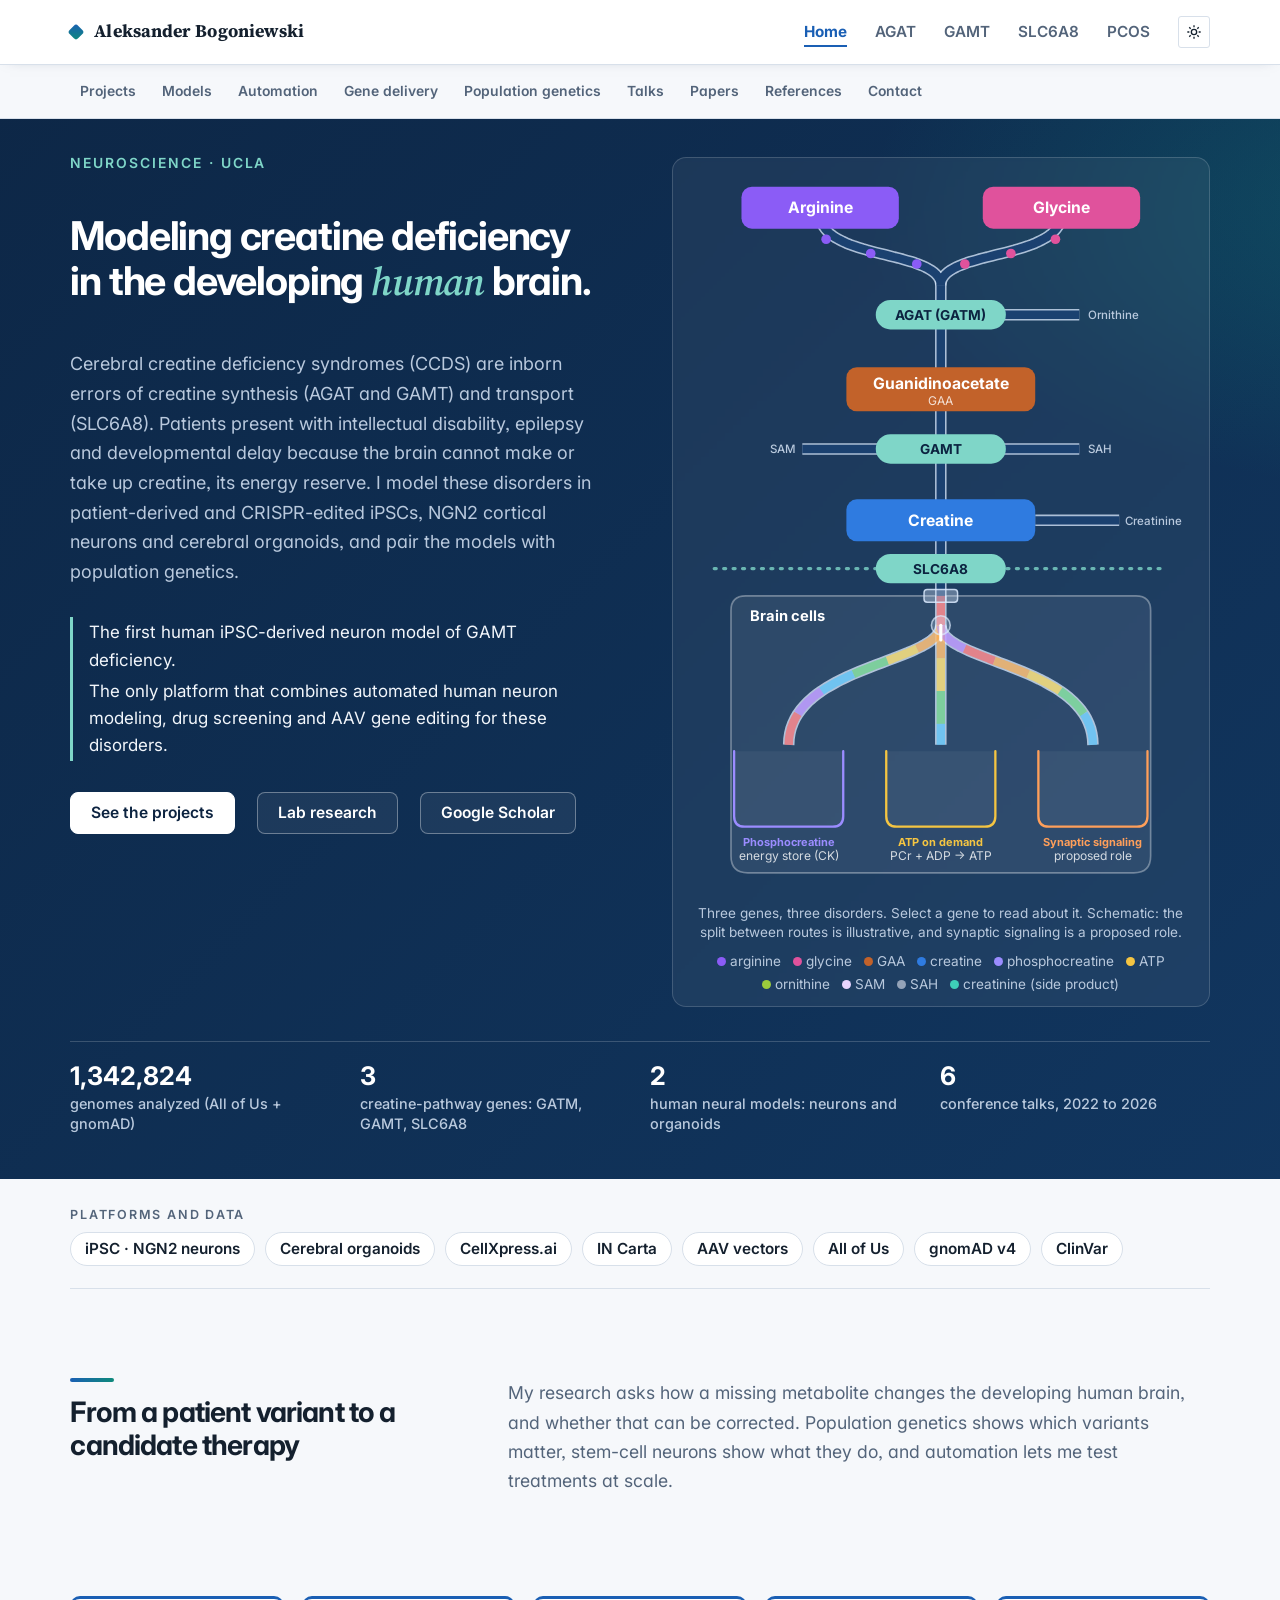
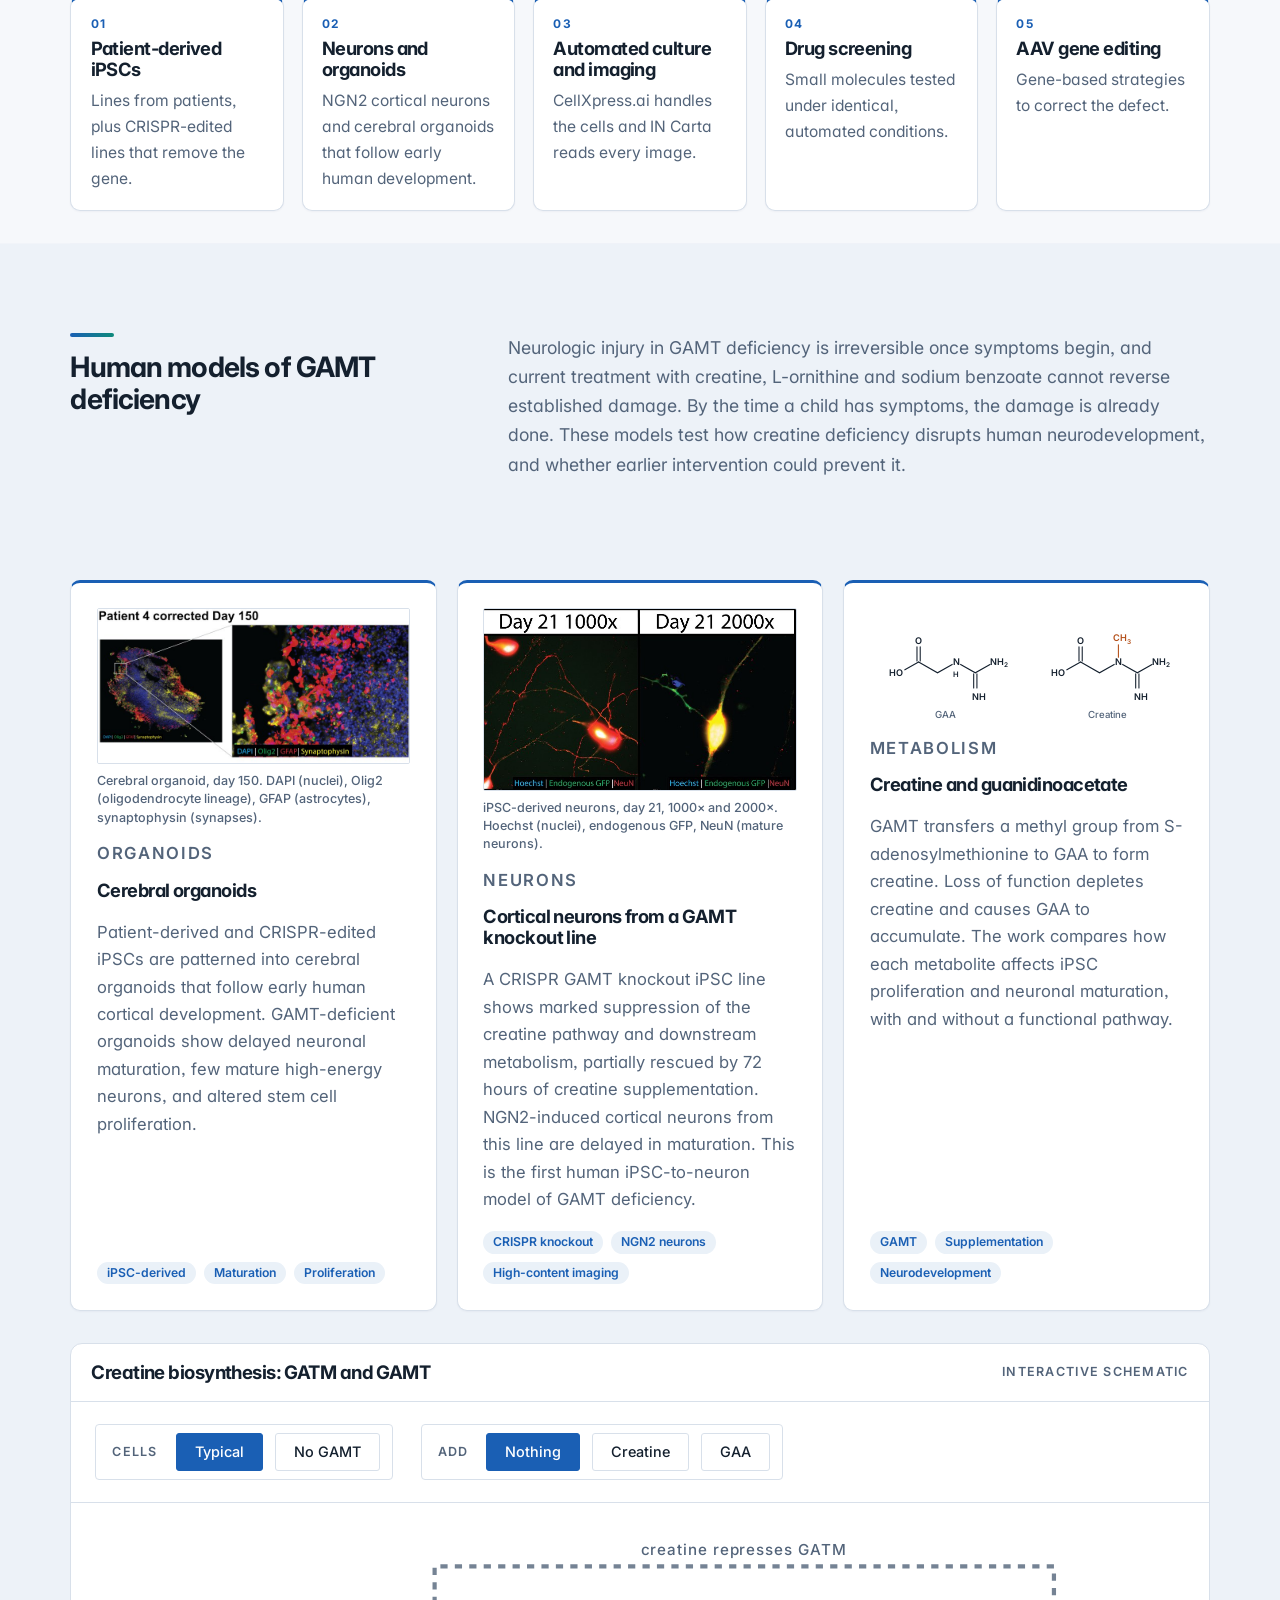
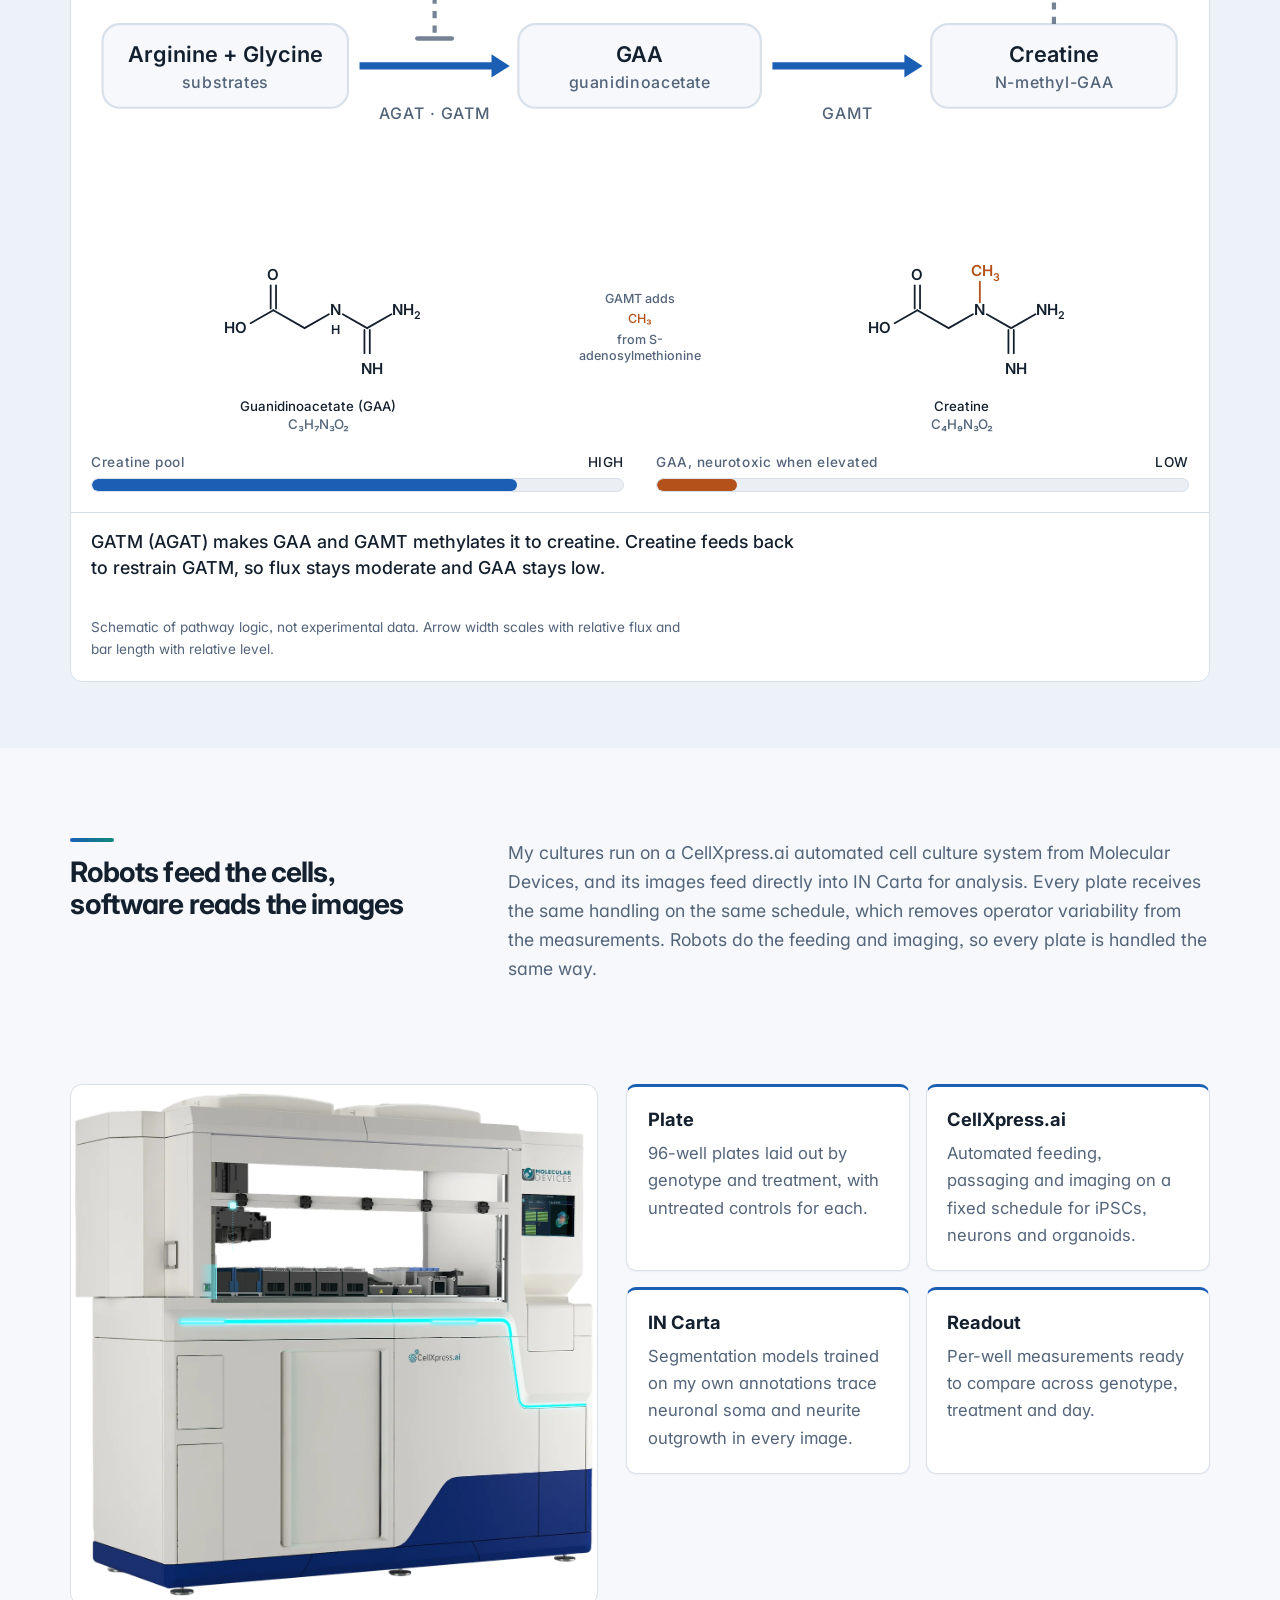
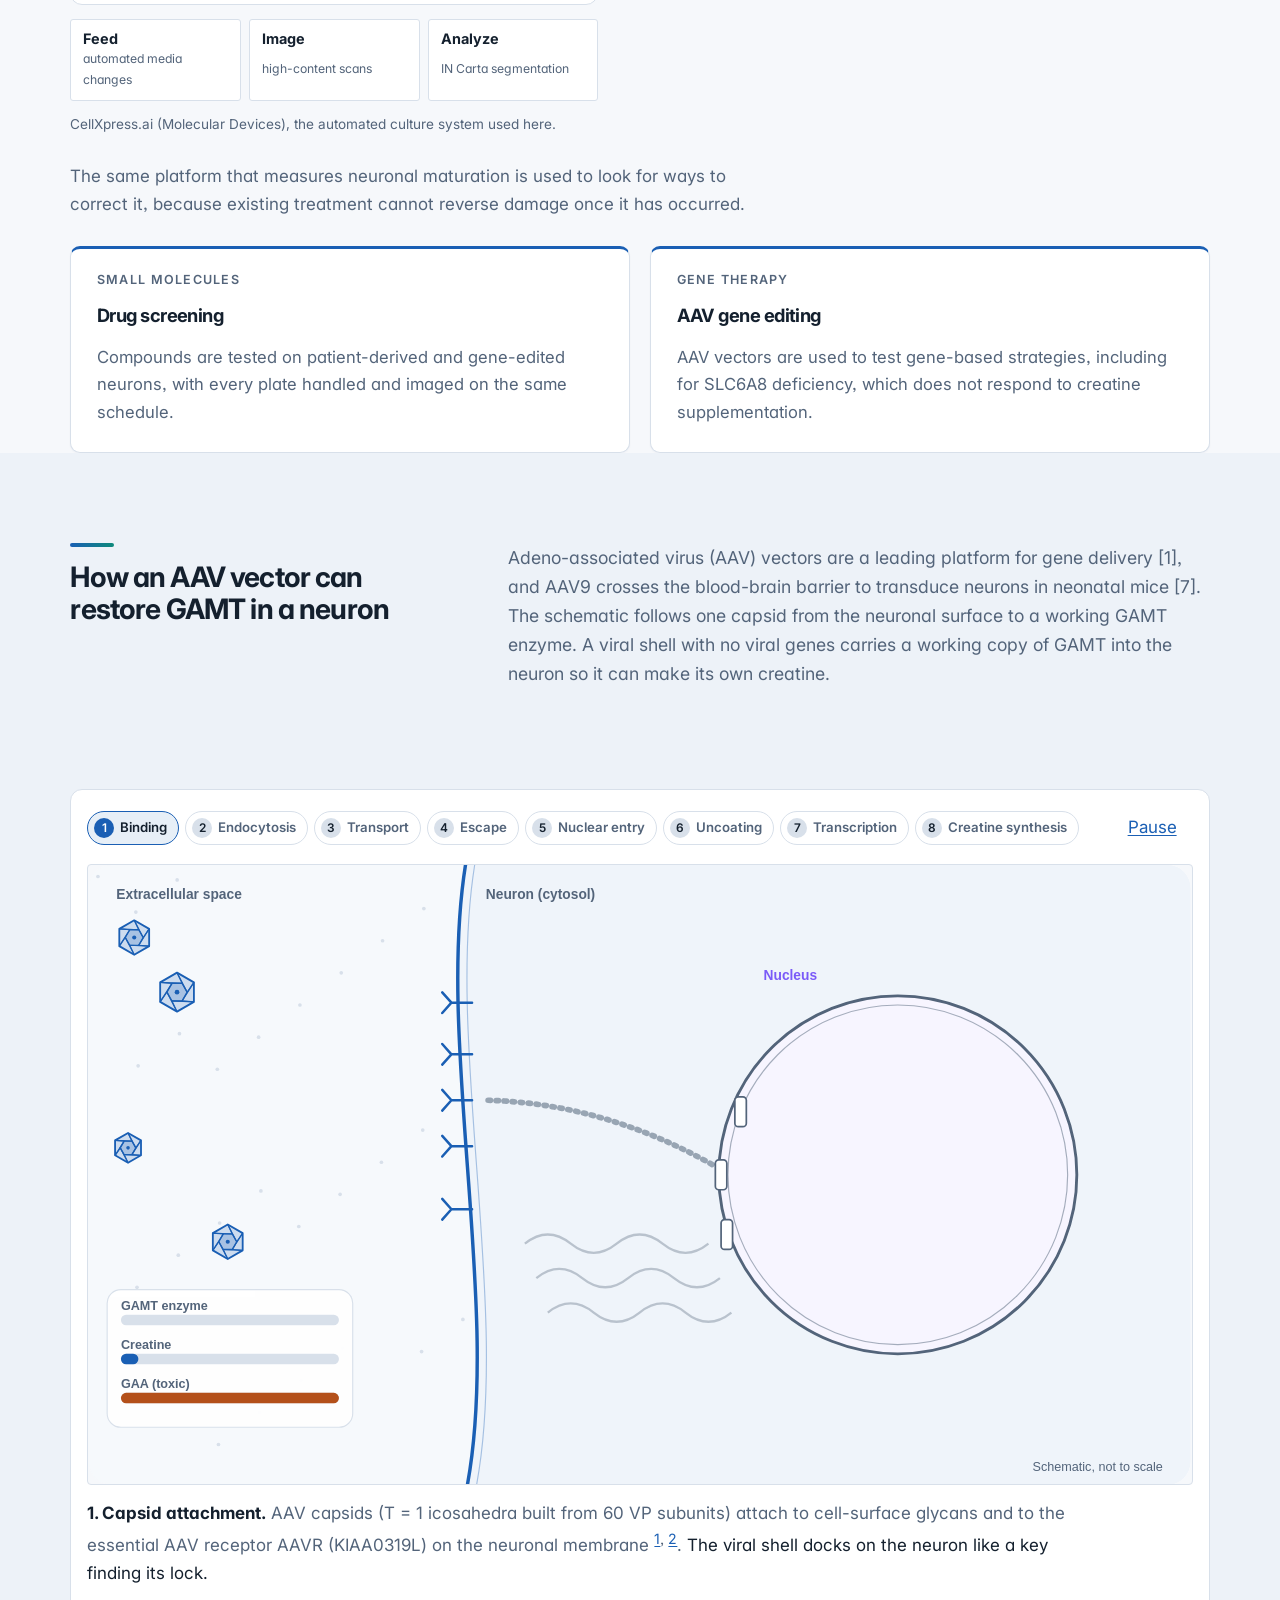
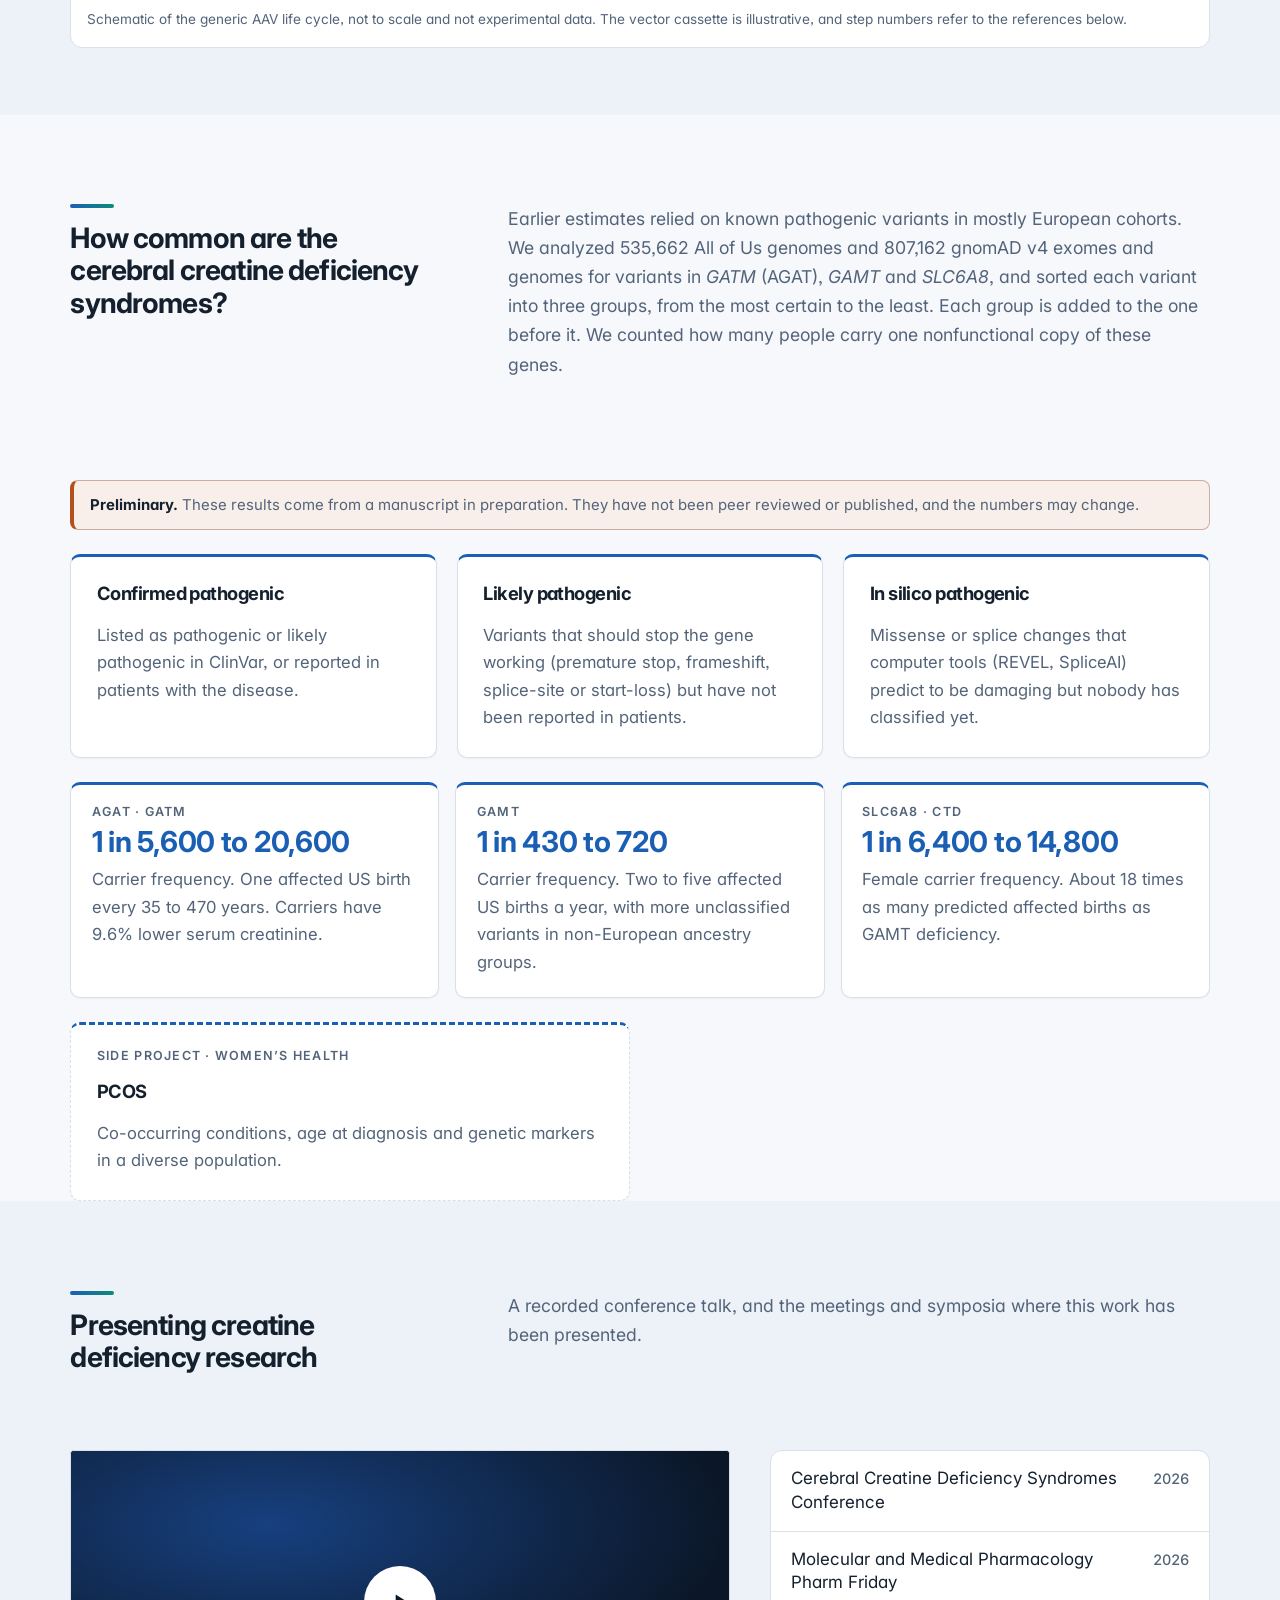
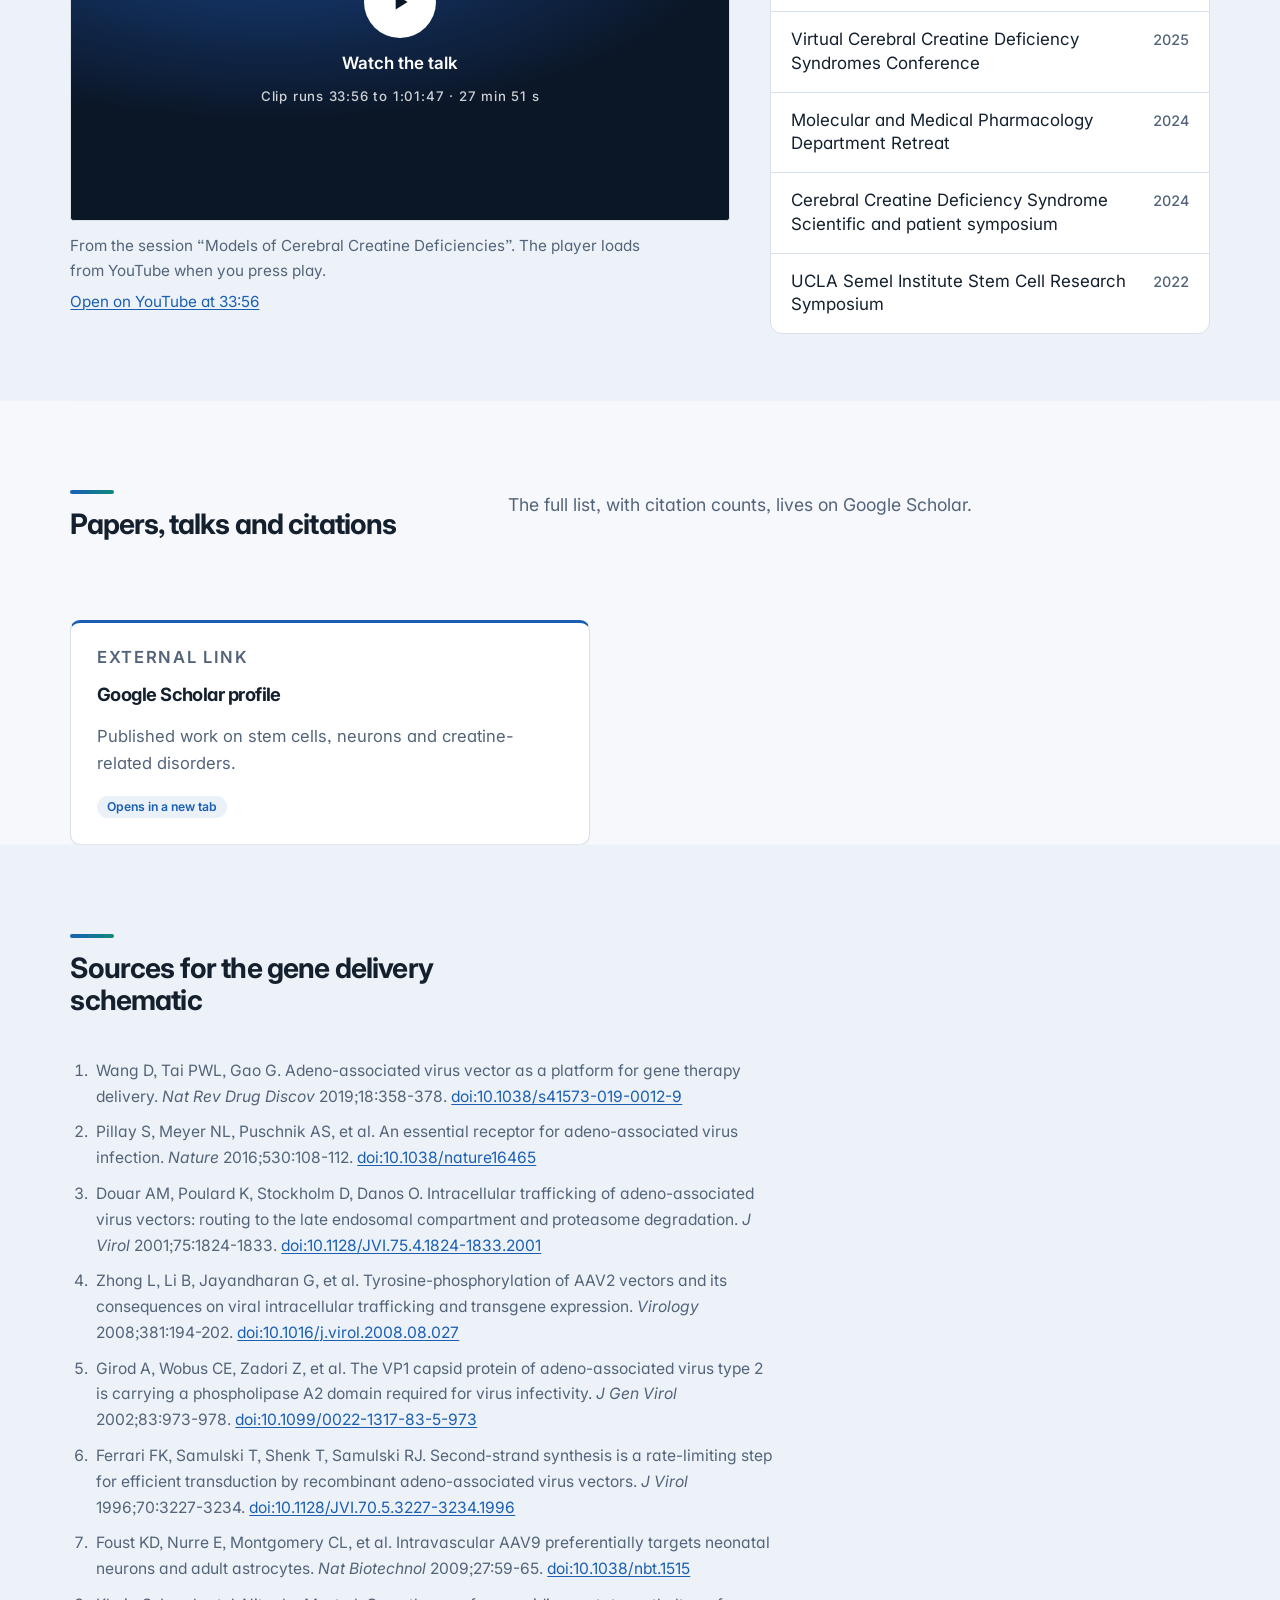
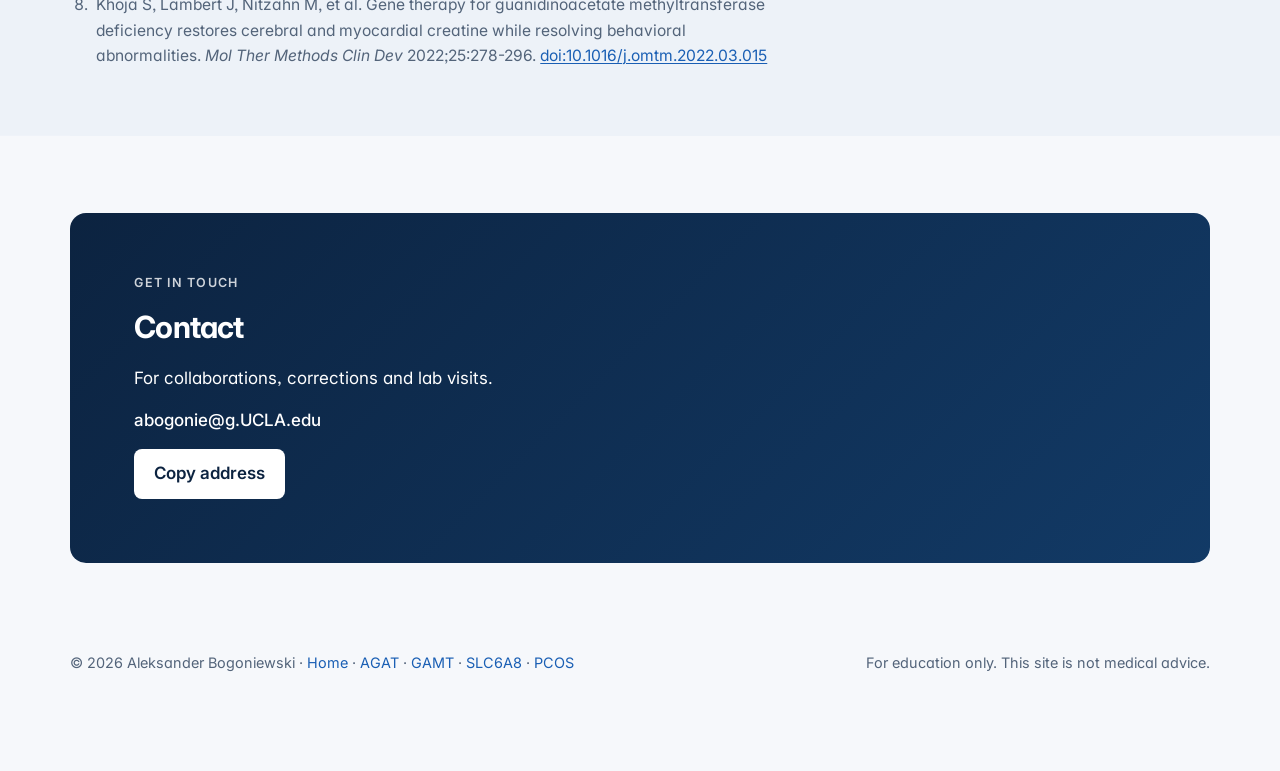
==== index.html @ 519b8bb2 "Clear tubes outside the brain, rainbow only inside; remove deficiency tags; center key Co-Authored-B" ====
<!doctype html>
<html lang="en">
<head>
<meta charset="utf-8">
<script>try{var t=localStorage.getItem("theme");if(t)document.documentElement.setAttribute("data-theme",t)}catch(e){}</script>
<meta name="viewport" content="width=device-width, initial-scale=1, viewport-fit=cover">
<meta name="description" content="Research by Aleksander Bogoniewski on iPSC-derived neurons, cerebral organoids and creatine deficiency (GAMT).">
<meta name="theme-color" content="#1d5bd8">
<link rel="icon" href="data:image/svg+xml,%3Csvg xmlns='http://www.w3.org/2000/svg' viewBox='0 0 32 32'%3E%3Ccircle cx='16' cy='16' r='9' fill='%231d5bd8'/%3E%3C/svg%3E">
<style>html{color-scheme:light}body{margin:0}img{max-width:100%}</style>
<title>Aleksander Bogoniewski</title>
<link rel="preconnect" href="https://fonts.googleapis.com">
<link rel="preconnect" href="https://fonts.gstatic.com" crossorigin>
<link rel="stylesheet" href="https://fonts.googleapis.com/css2?family=Inter:wght@400;500;600;700&family=Source+Serif+4:ital,opsz,wght@0,8..60,400;0,8..60,600;0,8..60,700;1,8..60,400&display=swap">
<link rel="stylesheet" href="style.css?v=20261027ze">
</head>
<body><svg width="0" height="0" style="position:absolute" aria-hidden="true" focusable="false">
  <defs>
    <symbol id="s-gaa" viewBox="0 0 280 190">
      <path class="bond" d="M90 100 L64.5 114.5"/>
      <path class="bond" d="M90 100 L125 120 L152.2 104.5"/>
      <path class="bond" d="M167.8 104.5 L195 120 L222.2 104.5"/>
      <path class="bond" d="M87 98 V72 M93 98 V72"/>
      <path class="bond" d="M192 122 V148 M198 122 V148"/>
      <text class="atom" x="90" y="66" text-anchor="middle">O</text>
      <text class="atom" x="61" y="126" text-anchor="end">HO</text>
      <text class="atom" x="153" y="105">N</text>
      <text class="atom" x="160" y="127" text-anchor="middle" style="font-size:14px">H</text>
      <text class="atom" x="223" y="105">NH<tspan dy="5" font-size="12">2</tspan></text>
      <text class="atom" x="188" y="171">NH</text>
    </symbol>
    <symbol id="s-cr" viewBox="0 0 280 190">
      <path class="bond" d="M90 100 L64.5 114.5"/>
      <path class="bond" d="M90 100 L125 120 L152.2 104.5"/>
      <path class="bond" d="M167.8 104.5 L195 120 L222.2 104.5"/>
      <path class="bond" d="M87 98 V72 M93 98 V72"/>
      <path class="bond" d="M192 122 V148 M198 122 V148"/>
      <path class="bond me" d="M160 91 V68"/>
      <text class="atom" x="90" y="66" text-anchor="middle">O</text>
      <text class="atom" x="61" y="126" text-anchor="end">HO</text>
      <text class="atom" x="153" y="105">N</text>
      <text class="atom me" x="150" y="62">CH<tspan dy="5" font-size="12">3</tspan></text>
      <text class="atom" x="223" y="105">NH<tspan dy="5" font-size="12">2</tspan></text>
      <text class="atom" x="188" y="171">NH</text>
    </symbol>
  </defs>
</svg>

<div class="progress" aria-hidden="true"></div>

<header class="nav">
  <div class="wrap">
    <a class="brand" href="index.html"><i></i>Aleksander Bogoniewski</a>
    <nav class="links" aria-label="Pages">
      <a href="index.html" aria-current="page">Home</a>
      <a href="agat.html">AGAT</a>
      <a href="gamt.html">GAMT</a>
      <a href="slc6a8.html">SLC6A8</a>
      <a href="pcos.html">PCOS</a>
      <button class="theme" id="theme" type="button" aria-label="Switch between light and dark">
        <svg width="16" height="16" viewBox="0 0 24 24" fill="none" stroke="currentColor" stroke-width="2" aria-hidden="true"><circle cx="12" cy="12" r="4"/><path d="M12 2v3M12 19v3M2 12h3M19 12h3M4.9 4.9l2.1 2.1M17 17l2.1 2.1M4.9 19.1L7 17M17 7l2.1-2.1"/></svg>
      </button>
    </nav>
  </div>
</header>

<main class="wrap" id="top">
  <div class="hero hero-band">
    <div class="hero-main">
      <p class="hero-kicker">Neuroscience · UCLA</p>
      <h1>Modeling creatine deficiency in the developing <em>human</em> brain.</h1>
      <p class="lede">Cerebral creatine deficiency syndromes (CCDS) are inborn errors of creatine synthesis (AGAT and GAMT) and transport (SLC6A8). Patients present with intellectual disability, epilepsy and developmental delay because the brain cannot make or take up creatine, its energy reserve. I model these disorders in patient-derived and CRISPR-edited iPSCs, NGN2 cortical neurons and cerebral organoids, and pair the models with population genetics.</p>
      <div class="first">
        <ul>
          <li>The first human iPSC-derived neuron model of GAMT deficiency.</li>
          <li>The only platform that combines automated human neuron modeling, drug screening and AAV gene editing for these disorders.</li>
        </ul>
      </div>
      <div class="cta-row">
        <a class="btn primary" href="#projects">See the projects</a>
        <a class="btn" href="#research">Lab research</a>
        <a class="btn" href="https://scholar.google.com/citations?user=MNiEL0IAAAAJ&amp;hl=en" target="_blank" rel="noopener">Google Scholar</a>
      </div>
    </div>
    <figure class="hero-mol" aria-label="Figure: the creatine pathway, with the three genes and the deficiency each one causes">
      <svg id="hf" viewBox="0 0 480 690" role="img" aria-label="Arginine and glycine are joined by AGAT (GATM) to make guanidinoacetate and ornithine. GAMT uses S-adenosylmethionine to methylate guanidinoacetate into creatine, leaving S-adenosylhomocysteine. Creatine slowly and spontaneously cyclizes to creatinine, a side product. The SLC6A8 transporter carries creatine into brain cells, where it is stored as phosphocreatine, used to regenerate ATP on demand, or acts in synaptic signaling, a proposed role.">
        <path class="fg-mem" d="M24 378 H456"/>
        <path class="fg-cell" d="M40 418 Q40 404 54 404 H426 Q440 404 440 418 V652 Q440 668 424 668 H56 Q40 668 40 652 Z"/>
        <text x="58" y="428" class="fg-n" style="font-size:14px">Brain cells</text>
        <g class="hx" aria-hidden="true"><path d="M125.0 40.0 L125.2 43.2 L125.8 46.2 L126.8 49.0 L128.2 51.7 L129.9 54.2 L132.0 56.5 L134.3 58.7 L137.0 60.7 L139.8 62.6 L143.0 64.4 L146.3 66.1 L149.8 67.7 L153.5 69.2 L157.4 70.6 L161.4 71.9 L165.5 73.2 L169.7 74.4 L173.9 75.5 L178.2 76.7 L182.5 77.8 L186.8 78.8 L191.1 79.9 L195.3 81.0 L199.5 82.0 L203.6 83.1 L207.6 84.3 L211.5 85.4 L215.2 86.6 L218.7 87.9 L222.0 89.2 L225.2 90.6 L228.0 92.1 L230.7 93.7 L233.0 95.3 L235.1 97.1 L236.8 99.0 L238.2 101.1 L239.2 103.2 L239.8 105.5 L240.0 108.0" class="hx-o"/><path d="M355.0 40.0 L354.8 43.2 L354.2 46.2 L353.2 49.0 L351.8 51.7 L350.1 54.2 L348.0 56.5 L345.7 58.7 L343.0 60.7 L340.2 62.6 L337.0 64.4 L333.7 66.1 L330.2 67.7 L326.5 69.2 L322.6 70.6 L318.6 71.9 L314.5 73.2 L310.3 74.4 L306.1 75.5 L301.8 76.7 L297.5 77.8 L293.2 78.8 L288.9 79.9 L284.7 81.0 L280.5 82.0 L276.4 83.1 L272.4 84.3 L268.5 85.4 L264.8 86.6 L261.3 87.9 L258.0 89.2 L254.8 90.6 L252.0 92.1 L249.3 93.7 L247.0 95.3 L244.9 97.1 L243.2 99.0 L241.8 101.1 L240.8 103.2 L240.2 105.5 L240.0 108.0" class="hx-o"/><path d="M240.0 108.0 L240.0 111.0 L240.0 114.0 L240.0 117.1 L240.0 120.1 L240.0 123.1 L240.0 126.1 L240.0 129.1 L240.0 132.2 L240.0 135.2 L240.0 138.2 L240.0 141.2 L240.0 144.2 L240.0 147.3 L240.0 150.3 L240.0 153.3 L240.0 156.3 L240.0 159.3 L240.0 162.4 L240.0 165.4 L240.0 168.4 L240.0 171.4 L240.0 174.4 L240.0 177.5 L240.0 180.5 L240.0 183.5 L240.0 186.5 L240.0 189.5 L240.0 192.6 L240.0 195.6 L240.0 198.6 L240.0 201.6 L240.0 204.6 L240.0 207.7 L240.0 210.7 L240.0 213.7 L240.0 216.7 L240.0 219.7 L240.0 222.8 L240.0 225.8 L240.0 228.8 L240.0 231.8 L240.0 234.8 L240.0 237.9 L240.0 240.9 L240.0 243.9 L240.0 246.9 L240.0 249.9 L240.0 253.0 L240.0 256.0 L240.0 259.0 L240.0 262.0 L240.0 265.0 L240.0 268.1 L240.0 271.1 L240.0 274.1 L240.0 277.1 L240.0 280.1 L240.0 283.2 L240.0 286.2 L240.0 289.2 L240.0 292.2 L240.0 295.2 L240.0 298.3 L240.0 301.3 L240.0 304.3 L240.0 307.3 L240.0 310.3 L240.0 313.4 L240.0 316.4 L240.0 319.4 L240.0 322.4 L240.0 325.4 L240.0 328.5 L240.0 331.5 L240.0 334.5 L240.0 337.5 L240.0 340.5 L240.0 343.6 L240.0 346.6 L240.0 349.6 L240.0 352.6 L240.0 355.6 L240.0 358.7 L240.0 361.7 L240.0 364.7 L240.0 367.7 L240.0 370.7 L240.0 373.8 L240.0 376.8 L240.0 379.8 L240.0 382.8 L240.0 385.8 L240.0 388.9 L240.0 391.9 L240.0 394.9 L240.0 397.9 L240.0 400.9 L240.0 404.0 L240.0 407.0 L240.0 410.0" class="hx-o"/><path d="M290.0 136.0 L294.1 136.0 L298.2 136.0 L302.3 136.0 L306.4 136.0 L310.5 136.0 L314.6 136.0 L318.7 136.0 L322.8 136.0 L326.9 136.0 L331.0 136.0 L335.1 136.0 L339.2 136.0 L343.3 136.0 L347.4 136.0 L351.5 136.0 L355.6 136.0 L359.7 136.0 L363.8 136.0 L367.9 136.0 L372.0 136.0" class="hx-o"/><path d="M108.0 264.0 L112.1 264.0 L116.2 264.0 L120.3 264.0 L124.4 264.0 L128.5 264.0 L132.6 264.0 L136.7 264.0 L140.8 264.0 L144.9 264.0 L149.0 264.0 L153.1 264.0 L157.2 264.0 L161.3 264.0 L165.4 264.0 L169.5 264.0 L173.6 264.0 L177.7 264.0 L181.8 264.0 L185.9 264.0 L190.0 264.0" class="hx-o"/><path d="M290.0 264.0 L294.1 264.0 L298.2 264.0 L302.3 264.0 L306.4 264.0 L310.5 264.0 L314.6 264.0 L318.7 264.0 L322.8 264.0 L326.9 264.0 L331.0 264.0 L335.1 264.0 L339.2 264.0 L343.3 264.0 L347.4 264.0 L351.5 264.0 L355.6 264.0 L359.7 264.0 L363.8 264.0 L367.9 264.0 L372.0 264.0" class="hx-o"/><path d="M330.0 332.0 L334.0 332.0 L338.0 332.0 L342.0 332.0 L346.0 332.0 L350.0 332.0 L354.0 332.0 L358.0 332.0 L362.0 332.0 L366.0 332.0 L370.0 332.0 L374.0 332.0 L378.0 332.0 L382.0 332.0 L386.0 332.0 L390.0 332.0 L394.0 332.0 L398.0 332.0 L402.0 332.0 L406.0 332.0 L410.0 332.0" class="hx-o"/><path d="M240.0 404.0 L240.0 406.8 L240.0 409.6 L240.0 412.4 L240.0 415.2 L240.0 418.0 L240.0 420.8 L240.0 423.6 L240.0 426.4 L240.0 429.2 L240.0 432.0" class="hx-o"/><path d="M240.0 432.0 L239.7 434.6 L238.9 437.2 L237.7 439.6 L235.9 441.9 L233.8 444.1 L231.2 446.3 L228.2 448.4 L224.9 450.4 L221.3 452.4 L217.3 454.3 L213.1 456.2 L208.7 458.1 L204.0 460.0 L199.1 461.9 L194.1 463.9 L189.0 465.8 L183.7 467.8 L178.3 469.8 L172.9 471.9 L167.5 474.0 L162.1 476.2 L156.7 478.5 L151.3 480.9 L146.0 483.4 L140.9 486.0 L135.9 488.8 L131.0 491.6 L126.3 494.7 L121.9 497.8 L117.7 501.2 L113.7 504.7 L110.1 508.4 L106.8 512.3 L103.8 516.4 L101.2 520.8 L99.1 525.3 L97.3 530.1 L96.1 535.1 L95.3 540.4 L95.0 546.0" class="hx-o"/><path d="M240.0 432.0 L240.0 434.9 L240.0 437.7 L240.0 440.6 L240.0 443.4 L240.0 446.2 L240.0 449.1 L240.0 451.9 L240.0 454.8 L240.0 457.6 L240.0 460.5 L240.0 463.4 L240.0 466.2 L240.0 469.1 L240.0 471.9 L240.0 474.8 L240.0 477.6 L240.0 480.4 L240.0 483.3 L240.0 486.1 L240.0 489.0 L240.0 491.9 L240.0 494.7 L240.0 497.6 L240.0 500.4 L240.0 503.2 L240.0 506.1 L240.0 508.9 L240.0 511.8 L240.0 514.6 L240.0 517.5 L240.0 520.4 L240.0 523.2 L240.0 526.0 L240.0 528.9 L240.0 531.8 L240.0 534.6 L240.0 537.5 L240.0 540.3 L240.0 543.1 L240.0 546.0" class="hx-o"/><path d="M240.0 432.0 L240.3 434.6 L241.1 437.2 L242.3 439.6 L244.1 441.9 L246.2 444.1 L248.8 446.3 L251.8 448.4 L255.1 450.4 L258.7 452.4 L262.7 454.3 L266.9 456.2 L271.3 458.1 L276.0 460.0 L280.9 461.9 L285.9 463.9 L291.0 465.8 L296.3 467.8 L301.7 469.8 L307.1 471.9 L312.5 474.0 L317.9 476.2 L323.3 478.5 L328.7 480.9 L334.0 483.4 L339.1 486.0 L344.1 488.8 L349.0 491.6 L353.7 494.7 L358.1 497.8 L362.3 501.2 L366.3 504.7 L369.9 508.4 L373.2 512.3 L376.2 516.4 L378.8 520.8 L380.9 525.3 L382.7 530.1 L383.9 535.1 L384.7 540.4 L385.0 546.0" class="hx-o"/><path d="M125.0 40.0 L125.2 43.2 L125.8 46.2 L126.8 49.0 L128.2 51.7 L129.9 54.2 L132.0 56.5 L134.3 58.7 L137.0 60.7 L139.8 62.6 L143.0 64.4 L146.3 66.1 L149.8 67.7 L153.5 69.2 L157.4 70.6 L161.4 71.9 L165.5 73.2 L169.7 74.4 L173.9 75.5 L178.2 76.7 L182.5 77.8 L186.8 78.8 L191.1 79.9 L195.3 81.0 L199.5 82.0 L203.6 83.1 L207.6 84.3 L211.5 85.4 L215.2 86.6 L218.7 87.9 L222.0 89.2 L225.2 90.6 L228.0 92.1 L230.7 93.7 L233.0 95.3 L235.1 97.1 L236.8 99.0 L238.2 101.1 L239.2 103.2 L239.8 105.5 L240.0 108.0" class="hx-i clr"/><path d="M355.0 40.0 L354.8 43.2 L354.2 46.2 L353.2 49.0 L351.8 51.7 L350.1 54.2 L348.0 56.5 L345.7 58.7 L343.0 60.7 L340.2 62.6 L337.0 64.4 L333.7 66.1 L330.2 67.7 L326.5 69.2 L322.6 70.6 L318.6 71.9 L314.5 73.2 L310.3 74.4 L306.1 75.5 L301.8 76.7 L297.5 77.8 L293.2 78.8 L288.9 79.9 L284.7 81.0 L280.5 82.0 L276.4 83.1 L272.4 84.3 L268.5 85.4 L264.8 86.6 L261.3 87.9 L258.0 89.2 L254.8 90.6 L252.0 92.1 L249.3 93.7 L247.0 95.3 L244.9 97.1 L243.2 99.0 L241.8 101.1 L240.8 103.2 L240.2 105.5 L240.0 108.0" class="hx-i clr"/><path d="M240.0 108.0 L240.0 111.0 L240.0 114.0 L240.0 117.1 L240.0 120.1 L240.0 123.1 L240.0 126.1 L240.0 129.1 L240.0 132.2 L240.0 135.2 L240.0 138.2 L240.0 141.2 L240.0 144.2 L240.0 147.3 L240.0 150.3 L240.0 153.3 L240.0 156.3 L240.0 159.3 L240.0 162.4 L240.0 165.4 L240.0 168.4 L240.0 171.4 L240.0 174.4 L240.0 177.5 L240.0 180.5 L240.0 183.5 L240.0 186.5 L240.0 189.5 L240.0 192.6 L240.0 195.6 L240.0 198.6 L240.0 201.6 L240.0 204.6 L240.0 207.7 L240.0 210.7 L240.0 213.7 L240.0 216.7 L240.0 219.7 L240.0 222.8 L240.0 225.8 L240.0 228.8 L240.0 231.8 L240.0 234.8 L240.0 237.9 L240.0 240.9 L240.0 243.9 L240.0 246.9 L240.0 249.9 L240.0 253.0 L240.0 256.0 L240.0 259.0 L240.0 262.0 L240.0 265.0 L240.0 268.1 L240.0 271.1 L240.0 274.1 L240.0 277.1 L240.0 280.1 L240.0 283.2 L240.0 286.2 L240.0 289.2 L240.0 292.2 L240.0 295.2 L240.0 298.3 L240.0 301.3 L240.0 304.3 L240.0 307.3 L240.0 310.3 L240.0 313.4 L240.0 316.4 L240.0 319.4 L240.0 322.4 L240.0 325.4 L240.0 328.5 L240.0 331.5 L240.0 334.5 L240.0 337.5 L240.0 340.5 L240.0 343.6 L240.0 346.6 L240.0 349.6 L240.0 352.6 L240.0 355.6 L240.0 358.7 L240.0 361.7 L240.0 364.7 L240.0 367.7 L240.0 370.7 L240.0 373.8 L240.0 376.8 L240.0 379.8 L240.0 382.8 L240.0 385.8 L240.0 388.9 L240.0 391.9 L240.0 394.9 L240.0 397.9 L240.0 400.9 L240.0 404.0 L240.0 407.0 L240.0 410.0" class="hx-i clr"/><path d="M290.0 136.0 L294.1 136.0 L298.2 136.0 L302.3 136.0 L306.4 136.0 L310.5 136.0 L314.6 136.0 L318.7 136.0 L322.8 136.0 L326.9 136.0 L331.0 136.0 L335.1 136.0 L339.2 136.0 L343.3 136.0 L347.4 136.0 L351.5 136.0 L355.6 136.0 L359.7 136.0 L363.8 136.0 L367.9 136.0 L372.0 136.0" class="hx-i clr"/><path d="M108.0 264.0 L112.1 264.0 L116.2 264.0 L120.3 264.0 L124.4 264.0 L128.5 264.0 L132.6 264.0 L136.7 264.0 L140.8 264.0 L144.9 264.0 L149.0 264.0 L153.1 264.0 L157.2 264.0 L161.3 264.0 L165.4 264.0 L169.5 264.0 L173.6 264.0 L177.7 264.0 L181.8 264.0 L185.9 264.0 L190.0 264.0" class="hx-i clr"/><path d="M290.0 264.0 L294.1 264.0 L298.2 264.0 L302.3 264.0 L306.4 264.0 L310.5 264.0 L314.6 264.0 L318.7 264.0 L322.8 264.0 L326.9 264.0 L331.0 264.0 L335.1 264.0 L339.2 264.0 L343.3 264.0 L347.4 264.0 L351.5 264.0 L355.6 264.0 L359.7 264.0 L363.8 264.0 L367.9 264.0 L372.0 264.0" class="hx-i clr"/><path d="M330.0 332.0 L334.0 332.0 L338.0 332.0 L342.0 332.0 L346.0 332.0 L350.0 332.0 L354.0 332.0 L358.0 332.0 L362.0 332.0 L366.0 332.0 L370.0 332.0 L374.0 332.0 L378.0 332.0 L382.0 332.0 L386.0 332.0 L390.0 332.0 L394.0 332.0 L398.0 332.0 L402.0 332.0 L406.0 332.0 L410.0 332.0" class="hx-i clr"/><path d="M240.0 404.0 L240.0 406.8 L240.0 409.6 L240.0 412.4 L240.0 415.2 L240.0 418.0 L240.0 420.8 L240.0 423.6 L240.0 426.4 L240.0 429.2 L240.0 432.0" class="hx-i" stroke="#ff5c5c"/><path d="M240.0 432.0 L239.7 434.6 L238.9 437.2 L237.7 439.6 L235.9 441.9 L233.8 444.1 L231.2 446.3 L228.2 448.4 L224.9 450.4 L221.3 452.4 L217.3 454.3" class="hx-i" stroke="#ffa63d"/><path d="M217.3 454.3 L213.1 456.2 L208.7 458.1 L204.0 460.0 L199.1 461.9 L194.1 463.9 L189.0 465.8" class="hx-i" stroke="#ffd84a"/><path d="M189.0 465.8 L183.7 467.8 L178.3 469.8 L172.9 471.9 L167.5 474.0 L162.1 476.2 L156.7 478.5" class="hx-i" stroke="#5ed67a"/><path d="M156.7 478.5 L151.3 480.9 L146.0 483.4 L140.9 486.0 L135.9 488.8 L131.0 491.6 L126.3 494.7" class="hx-i" stroke="#4ac3ff"/><path d="M126.3 494.7 L121.9 497.8 L117.7 501.2 L113.7 504.7 L110.1 508.4 L106.8 512.3 L103.8 516.4" class="hx-i" stroke="#b07cff"/><path d="M103.8 516.4 L101.2 520.8 L99.1 525.3 L97.3 530.1 L96.1 535.1 L95.3 540.4 L95.0 546.0" class="hx-i" stroke="#ff5c5c"/><path d="M240.0 432.0 L240.0 434.9 L240.0 437.7 L240.0 440.6 L240.0 443.4 L240.0 446.2 L240.0 449.1 L240.0 451.9 L240.0 454.8 L240.0 457.6 L240.0 460.5 L240.0 463.4" class="hx-i" stroke="#ffa63d"/><path d="M240.0 463.4 L240.0 466.2 L240.0 469.1 L240.0 471.9 L240.0 474.8 L240.0 477.6 L240.0 480.4 L240.0 483.3 L240.0 486.1 L240.0 489.0 L240.0 491.9 L240.0 494.7" class="hx-i" stroke="#ffd84a"/><path d="M240.0 494.7 L240.0 497.6 L240.0 500.4 L240.0 503.2 L240.0 506.1 L240.0 508.9 L240.0 511.8 L240.0 514.6 L240.0 517.5 L240.0 520.4 L240.0 523.2 L240.0 526.0" class="hx-i" stroke="#5ed67a"/><path d="M240.0 526.0 L240.0 528.9 L240.0 531.8 L240.0 534.6 L240.0 537.5 L240.0 540.3 L240.0 543.1 L240.0 546.0" class="hx-i" stroke="#4ac3ff"/><path d="M240.0 432.0 L240.3 434.6 L241.1 437.2 L242.3 439.6 L244.1 441.9 L246.2 444.1 L248.8 446.3 L251.8 448.4 L255.1 450.4 L258.7 452.4 L262.7 454.3" class="hx-i" stroke="#b07cff"/><path d="M262.7 454.3 L266.9 456.2 L271.3 458.1 L276.0 460.0 L280.9 461.9 L285.9 463.9 L291.0 465.8" class="hx-i" stroke="#ff5c5c"/><path d="M291.0 465.8 L296.3 467.8 L301.7 469.8 L307.1 471.9 L312.5 474.0 L317.9 476.2 L323.3 478.5" class="hx-i" stroke="#ffa63d"/><path d="M323.3 478.5 L328.7 480.9 L334.0 483.4 L339.1 486.0 L344.1 488.8 L349.0 491.6 L353.7 494.7" class="hx-i" stroke="#ffd84a"/><path d="M353.7 494.7 L358.1 497.8 L362.3 501.2 L366.3 504.7 L369.9 508.4 L373.2 512.3 L376.2 516.4" class="hx-i" stroke="#5ed67a"/><path d="M376.2 516.4 L378.8 520.8 L380.9 525.3 L382.7 530.1 L383.9 535.1 L384.7 540.4 L385.0 546.0" class="hx-i" stroke="#4ac3ff"/><circle cx="240" cy="432" r="9" class="hx-hub"/><line id="gate0" x1="240" y1="432" x2="240" y2="446" class="hx-gate"/></g>
        <rect x="50" y="14" width="150" height="40" rx="10" fill="#8b5cf6"/><text x="125.0" y="39.0" text-anchor="middle" class="fg-n">Arginine</text><rect x="280" y="14" width="150" height="40" rx="10" fill="#e0529c"/><text x="355.0" y="39.0" text-anchor="middle" class="fg-n">Glycine</text>
        <g id="hf-balls"></g>
        <rect x="150" y="186" width="180" height="42" rx="10" fill="#c2622a"/><text x="240.0" y="207.0" text-anchor="middle" class="fg-n">Guanidinoacetate</text><text x="240.0" y="222.0" text-anchor="middle" class="fg-s">GAA</text>
        <rect x="150" y="312" width="180" height="40" rx="10" fill="#2f7be0"/><text x="240.0" y="337.0" text-anchor="middle" class="fg-n">Creatine</text>
        <a href="agat.html" class="fg-pill"><rect x="178" y="122" width="124" height="28" rx="14"/><text x="240" y="141" text-anchor="middle">AGAT (GATM)</text></a><a href="gamt.html" class="fg-pill"><rect x="178" y="250" width="124" height="28" rx="14"/><text x="240" y="269" text-anchor="middle">GAMT</text></a><a href="slc6a8.html" class="fg-pill"><rect x="178" y="364" width="124" height="28" rx="14"/><text x="240" y="383" text-anchor="middle">SLC6A8</text></a>
        <text x="380" y="140" class="fg-s2">Ornithine</text><text x="102" y="268" text-anchor="end" class="fg-s2">SAM</text><text x="380" y="268" class="fg-s2">SAH</text><text x="416" y="336" class="fg-s2">Creatinine</text>
        <rect x="224" y="398" width="32" height="12" rx="3" class="hx-collar"/>
        <g class="hx-bins"><path d="M43 552 V614 Q43 624 53 624 H137 Q147 624 147 614 V552" class="hx-bin" stroke="#9b8cff"/><text x="95" y="642" text-anchor="middle" class="fg-b" fill="#9b8cff">Phosphocreatine</text><text x="95" y="656" text-anchor="middle" class="fg-s">energy store (CK)</text><path d="M188 552 V614 Q188 624 198 624 H282 Q292 624 292 614 V552" class="hx-bin" stroke="#f5c542"/><text x="240" y="642" text-anchor="middle" class="fg-b" fill="#f5c542">ATP on demand</text><text x="240" y="656" text-anchor="middle" class="fg-s">PCr + ADP → ATP</text><path d="M333 552 V614 Q333 624 343 624 H427 Q437 624 437 614 V552" class="hx-bin" stroke="#ff9f5a"/><text x="385" y="642" text-anchor="middle" class="fg-b" fill="#ff9f5a">Synaptic signaling</text><text x="385" y="656" text-anchor="middle" class="fg-s">proposed role</text></g>
      </svg>
      <figcaption>Three genes, three disorders. Select a gene to read about it. Schematic: the split between routes is illustrative, and synaptic signaling is a proposed role.
        <span class="hf-key"><span class="k"><i style="background:#8b5cf6"></i>arginine</span> <span class="k"><i style="background:#e0529c"></i>glycine</span> <span class="k"><i style="background:#c2622a"></i>GAA</span> <span class="k"><i style="background:#2f7be0"></i>creatine</span> <span class="k"><i style="background:#9b8cff"></i>phosphocreatine</span> <span class="k"><i style="background:#f5c542"></i>ATP</span> <span class="k"><i style="background:#9ccc3c"></i>ornithine</span> <span class="k"><i style="background:#e9d5ff"></i>SAM</span> <span class="k"><i style="background:#94a3b8"></i>SAH</span> <span class="k"><i style="background:#3ecfb8"></i>creatinine (side product)</span></span></figcaption>
    </figure>
    <div class="glance">
      <div><b><span data-count="1342824">1,342,824</span></b><span>genomes analyzed (All of Us + gnomAD)</span></div>
      <div><b>3</b><span>creatine-pathway genes: GATM, GAMT, SLC6A8</span></div>
      <div><b>2</b><span>human neural models: neurons and organoids</span></div>
      <div><b>6</b><span>conference talks, 2022 to 2026</span></div>
    </div>
  </div>

  <div class="uses" aria-label="Platforms and data used">
    <span class="uses-l">Platforms and data</span>
    <ul><li><a href="#research">iPSC · NGN2 neurons</a></li><li><a href="#research">Cerebral organoids</a></li><li><a href="#automation">CellXpress.ai</a></li><li><a href="#automation">IN Carta</a></li><li><a href="#gene-delivery">AAV vectors</a></li><li><a href="#population">All of Us</a></li><li><a href="#population">gnomAD v4</a></li><li><a href="#population">ClinVar</a></li></ul>
  </div>

  <section id="projects" data-nav="Projects">
    <div class="sec-head rv">
      <p class="label">Projects</p>
      <h2>From a patient variant to a candidate therapy</h2>
      <p>My research asks how a missing metabolite changes the developing human brain, and whether that can be corrected. Population genetics shows which variants matter, stem-cell neurons show what they do, and automation lets me test treatments at scale.</p>
    </div>
    <div class="chain five rv">
      <a class="node" href="#research"><span class="step">01</span><h3>Patient-derived iPSCs</h3><p>Lines from patients, plus CRISPR-edited lines that remove the gene.</p></a>
      <i class="flow" style="--d:0s" aria-hidden="true"></i>
      <a class="node" href="#research"><span class="step">02</span><h3>Neurons and organoids</h3><p>NGN2 cortical neurons and cerebral organoids that follow early human development.</p></a>
      <i class="flow" style="--d:0.5s" aria-hidden="true"></i>
      <a class="node" href="#automation"><span class="step">03</span><h3>Automated culture and imaging</h3><p>CellXpress.ai handles the cells and IN Carta reads every image.</p></a>
      <i class="flow" style="--d:1s" aria-hidden="true"></i>
      <a class="node" href="#automation"><span class="step">04</span><h3>Drug screening</h3><p>Small molecules tested under identical, automated conditions.</p></a>
      <i class="flow" style="--d:1.5s" aria-hidden="true"></i>
      <a class="node" href="#automation"><span class="step">05</span><h3>AAV gene editing</h3><p>Gene-based strategies to correct the defect.</p></a>
    </div>
  </section>

  <section id="research" data-nav="Models">
    <div class="sec-head rv">
      <p class="label">Research</p>
      <h2>Human models of GAMT deficiency</h2>
      <p>Neurologic injury in GAMT deficiency is irreversible once symptoms begin, and current treatment with creatine, L-ornithine and sodium benzoate cannot reverse established damage. By the time a child has symptoms, the damage is already done. These models test how creatine deficiency disrupts human neurodevelopment, and whether earlier intervention could prevent it.</p>
    </div>
    <div class="grid">
      <div class="card rv">
        <figure class="fig">
          <img src="img/organoid.jpg" width="784" height="388" loading="lazy" alt="Cerebral organoid at day 150, immunostained for DAPI, Olig2, GFAP and synaptophysin">
          <figcaption>Cerebral organoid, day 150. DAPI (nuclei), Olig2 (oligodendrocyte lineage), GFAP (astrocytes), synaptophysin (synapses).</figcaption>
        </figure>
        <p class="label">Organoids</p>
        <h3>Cerebral organoids</h3>
        <p>Patient-derived and CRISPR-edited iPSCs are patterned into cerebral organoids that follow early human cortical development. GAMT-deficient organoids show delayed neuronal maturation, few mature high-energy neurons, and altered stem cell proliferation.</p>
        <div class="meta"><span class="tag">iPSC-derived</span><span class="tag">Maturation</span><span class="tag">Proliferation</span></div>
      </div>
      <div class="card rv">
        <figure class="fig">
          <img src="img/neurons.jpg" width="620" height="360" loading="lazy" alt="Day 21 iPSC-derived neurons imaged at 1000x and 2000x, stained for Hoechst, endogenous GFP and NeuN">
          <figcaption>iPSC-derived neurons, day 21, 1000× and 2000×. Hoechst (nuclei), endogenous GFP, NeuN (mature neurons).</figcaption>
        </figure>
        <p class="label">Neurons</p>
        <h3>Cortical neurons from a GAMT knockout line</h3>
        <p>A CRISPR GAMT knockout iPSC line shows marked suppression of the creatine pathway and downstream metabolism, partially rescued by 72 hours of creatine supplementation. NGN2-induced cortical neurons from this line are delayed in maturation. This is the first human iPSC-to-neuron model of GAMT deficiency.</p>
        <div class="meta"><span class="tag">CRISPR knockout</span><span class="tag">NGN2 neurons</span><span class="tag">High-content imaging</span></div>
      </div>
      <div class="card rv">
        <svg class="st" viewBox="0 0 580 210" role="img" aria-label="Skeletal structures of guanidinoacetate and creatine"><use href="#s-gaa" x="0" y="0" width="280" height="190"/><use href="#s-cr" x="300" y="0" width="280" height="190"/><text class="st-cap" x="140" y="204">GAA</text><text class="st-cap" x="440" y="204">Creatine</text></svg>
        <p class="label">Metabolism</p>
        <h3>Creatine and guanidinoacetate</h3>
        <p>GAMT transfers a methyl group from S-adenosylmethionine to GAA to form creatine. Loss of function depletes creatine and causes GAA to accumulate. The work compares how each metabolite affects iPSC proliferation and neuronal maturation, with and without a functional pathway.</p>
        <div class="meta"><span class="tag">GAMT</span><span class="tag">Supplementation</span><span class="tag">Neurodevelopment</span></div>
      </div>
    </div>
    <div class="rv" style="margin-top:32px">
    <div class="demo" id="demo">
      <div class="demo-head">
        <h2>Creatine biosynthesis: GATM and GAMT</h2>
        <span class="label">Interactive schematic</span>
      </div>
      <div class="controls">
        <fieldset class="seg">
          <legend class="label">Cells</legend>
          <label><input type="radio" name="geno" value="wt" checked><span>Typical</span></label>
          <label><input type="radio" name="geno" value="ko"><span>No GAMT</span></label>
        </fieldset>
        <fieldset class="seg">
          <legend class="label">Add</legend>
          <label><input type="radio" name="supp" value="none" checked><span>Nothing</span></label>
          <label><input type="radio" name="supp" value="cr"><span>Creatine</span></label>
          <label><input type="radio" name="supp" value="gaa"><span>GAA</span></label>
        </fieldset>
      </div>
      <div class="pathway ph">
        <svg id="pathway" viewBox="0 0 760 198" role="img" aria-label="Pathway from arginine and glycine to guanidinoacetate to creatine. Arrow width shows relative flux. Creatine represses GATM.">
          <g class="node"><rect x="8" y="70" width="170" height="58" rx="12"/><text x="93" y="96">Arginine + Glycine</text><text class="sub" x="93" y="114">substrates</text></g>
          <g class="node"><rect x="296" y="70" width="168" height="58" rx="12"/><text x="380" y="96">GAA</text><text class="sub" x="380" y="114">guanidinoacetate</text></g>
          <g class="node"><rect x="582" y="70" width="170" height="58" rx="12"/><text x="667" y="96">Creatine</text><text class="sub" x="667" y="114">N-methyl-GAA</text></g>
          <path class="fb" id="fb" d="M667 70 V30 H238 V80"/>
          <path class="fbt" id="fbt" d="M226 80 H250"/>
          <text class="fbl" x="452" y="22">creatine represses GATM</text>
          <g id="g1"><line class="aline" id="a1l" y1="99" y2="99"/><path class="ahead" id="a1h"/><text class="enz" x="238" y="136">AGAT · GATM</text></g>
          <g id="g2"><line class="aline" id="a2l" y1="99" y2="99"/><path class="ahead" id="a2h"/><path class="cross" d="M510 85 l28 28 M538 85 l-28 28"/><text class="enz" x="524" y="136">GAMT</text></g>
          <g id="supG" hidden><line class="sup" x1="380" y1="170" x2="380" y2="152"/><path class="suph" d="M380 138 L371 154 H389 Z"/><text class="supl" x="380" y="190">+ GAA</text></g>
          <g id="supC" hidden><line class="sup" x1="667" y1="170" x2="667" y2="152"/><path class="suph" d="M667 138 L658 154 H676 Z"/><text class="supl" x="667" y="190">+ creatine</text></g>
        </svg>
      </div>
      <div class="pathway pv">
        <svg id="pathwayV" viewBox="0 0 320 400" role="img" aria-label="Pathway from arginine and glycine down to guanidinoacetate and then creatine. Arrow width shows relative flux. Creatine represses GATM.">
          <g class="node"><rect x="60" y="6" width="200" height="56" rx="12"/><text x="160" y="31">Arginine + Glycine</text><text class="sub" x="160" y="49">substrates</text></g>
          <g class="node"><rect x="60" y="152" width="200" height="56" rx="12"/><text x="160" y="177">GAA</text><text class="sub" x="160" y="195">guanidinoacetate</text></g>
          <g class="node"><rect x="60" y="298" width="200" height="56" rx="12"/><text x="160" y="323">Creatine</text><text class="sub" x="160" y="341">N-methyl-GAA</text></g>
          <path class="fb" id="fbv" d="M262 326 H304 V108 H196"/>
          <path class="fbt" id="fbtv" d="M196 98 V118"/>
          <text class="fbl" x="300" y="84" style="text-anchor:end">creatine represses GATM</text>
          <g id="g1v"><line class="aline" id="a1lv" x1="160" x2="160"/><path class="ahead" id="a1hv"/><text class="enz" x="182" y="112" style="text-anchor:start">AGAT · GATM</text></g>
          <g id="g2v"><line class="aline" id="a2lv" x1="160" x2="160"/><path class="ahead" id="a2hv"/><path class="cross" d="M146 244 l28 28 M174 244 l-28 28"/><text class="enz" x="182" y="258" style="text-anchor:start">GAMT</text></g>
          <g id="supGv" hidden><line class="sup" x1="14" y1="180" x2="40" y2="180"/><path class="suph" d="M56 180 L40 171 V189 Z"/><text class="supl" x="30" y="166">+ GAA</text></g>
          <g id="supCv" hidden><line class="sup" x1="14" y1="326" x2="40" y2="326"/><path class="suph" d="M56 326 L40 317 V335 Z"/><text class="supl" x="32" y="312">+ creatine</text></g>
        </svg>
      </div>
      <div class="struct">
        <figure>
          <svg viewBox="0 0 280 190" role="img" aria-label="Skeletal structure of guanidinoacetate, HOOC-CH2-NH-C(=NH)NH2"><use href="#s-gaa" width="280" height="190"/></svg>
          <figcaption><b>Guanidinoacetate (GAA)</b><br>C₃H₇N₃O₂</figcaption>
        </figure>
        <div class="conv"><span>GAMT adds</span><i>CH₃</i><span>from S-adenosylmethionine</span></div>
        <figure>
          <svg viewBox="0 0 280 190" role="img" aria-label="Skeletal structure of creatine, with the added N-methyl group highlighted"><use href="#s-cr" width="280" height="190"/></svg>
          <figcaption><b>Creatine</b><br>C₄H₉N₃O₂</figcaption>
        </figure>
      </div>
      <div class="meters">
        <div class="meter">
          <div class="meter-top"><span>Creatine pool</span><output id="crOut" for="crFill">high</output></div>
          <div class="track"><div class="fill" id="crFill"></div></div>
        </div>
        <div class="meter">
          <div class="meter-top"><span>GAA, neurotoxic when elevated</span><output id="gaaOut" for="gaaFill">low</output></div>
          <div class="track"><div class="fill gaa" id="gaaFill"></div></div>
        </div>
      </div>
      <div class="readout" aria-live="polite">
        <p id="story"></p>
        <p class="fine">Schematic of pathway logic, not experimental data. Arrow width scales with relative flux and bar length with relative level.</p>
      </div>
    </div>
    </div>
  </section>

  <section id="automation" data-nav="Automation">
    <div class="sec-head rv">
      <p class="label">Automation and screening</p>
      <h2>Robots feed the cells, software reads the images</h2>
      <p>My cultures run on a CellXpress.ai automated cell culture system from Molecular Devices, and its images feed directly into IN Carta for analysis. Every plate receives the same handling on the same schedule, which removes operator variability from the measurements. Robots do the feeding and imaging, so every plate is handled the same way.</p>
    </div>
    <div class="auto-grid rv">
      <figure class="cx" id="cx">
      <div class="cx-stage">
        <img src="img/cellxpress.webp" width="1200" height="1165" alt="CellXpress.ai automated cell culture system from Molecular Devices">
        <svg class="cx-fx" viewBox="0 0 1871 1817" aria-hidden="true" focusable="false">
          <defs>
            <filter id="cxglow" x="-20%" y="-20%" width="140%" height="140%"><feGaussianBlur stdDeviation="6"/></filter>
            <linearGradient id="cxtrail" x1="1" x2="0"><stop offset="0" stop-color="#5cf2ff" stop-opacity=".55"/><stop offset="1" stop-color="#5cf2ff" stop-opacity="0"/></linearGradient>
          </defs>
          <path class="cx-strip" d="M384.7 826.1 H1541.8 Q1574.4 831.5 1579.8 875.0 L1603.7 1092.3 Q1610.2 1131.4 1647.2 1132.5 H1842.7" filter="url(#cxglow)"/>
          <path class="cx-strip cx-strip-core" d="M384.7 826.1 H1541.8 Q1574.4 831.5 1579.8 875.0 L1603.7 1092.3 Q1610.2 1131.4 1647.2 1132.5 H1842.7"/>
          <rect class="cx-screen" x="1620.0" y="369.8" width="157.5" height="149.9" rx="6"/>
          <g class="cx-blips"><rect x="1627.6" y="427.3" width="12.0" height="12.0" rx="2" style="animation-delay:0.00s"/><rect x="1646.1" y="427.3" width="12.0" height="12.0" rx="2" style="animation-delay:0.37s"/><rect x="1664.6" y="427.3" width="12.0" height="12.0" rx="2" style="animation-delay:0.74s"/><rect x="1683.0" y="427.3" width="12.0" height="12.0" rx="2" style="animation-delay:1.11s"/><rect x="1627.6" y="448.0" width="12.0" height="12.0" rx="2" style="animation-delay:1.48s"/><rect x="1646.1" y="448.0" width="12.0" height="12.0" rx="2" style="animation-delay:1.85s"/><rect x="1664.6" y="448.0" width="12.0" height="12.0" rx="2" style="animation-delay:2.22s"/><rect x="1683.0" y="448.0" width="12.0" height="12.0" rx="2" style="animation-delay:0.19s"/><rect x="1627.6" y="468.6" width="12.0" height="12.0" rx="2" style="animation-delay:0.56s"/><rect x="1646.1" y="468.6" width="12.0" height="12.0" rx="2" style="animation-delay:0.93s"/><rect x="1664.6" y="468.6" width="12.0" height="12.0" rx="2" style="animation-delay:1.30s"/><rect x="1683.0" y="468.6" width="12.0" height="12.0" rx="2" style="animation-delay:1.67s"/></g>
          <g class="cx-scan"><rect x="449.6" y="619.7" width="60" height="124.9" fill="url(#cxtrail)"/><rect x="509.6" y="619.7" width="3" height="124.9" fill="#8ff7ff"/></g>
          <g class="cx-head"><rect x="556.3" y="392.6" width="28.2" height="28.2" rx="5" fill="#5cf2ff" filter="url(#cxglow)"/><rect x="559.6" y="395.8" width="21.7" height="21.7" rx="4" fill="#d9fdff"/><path d="M570.4 420.8 V572.9" stroke="#5cf2ff" stroke-width="3" stroke-dasharray="3 6" opacity=".7"/><circle class="cx-drop" cx="570.4" cy="579.5" r="7"/><circle class="cx-drop" cx="570.4" cy="579.5" r="7" style="animation-delay:.9s"/></g>
        </svg>
      </div>
      <ol class="cx-steps" aria-label="What the system does">
        <li style="--i:0"><b>Feed</b><span>automated media changes</span></li>
        <li style="--i:1"><b>Image</b><span>high-content scans</span></li>
        <li style="--i:2"><b>Analyze</b><span>IN Carta segmentation</span></li>
      </ol>
      <figcaption>CellXpress.ai (Molecular Devices), the automated culture system used here.</figcaption>
    </figure>
    <div class="pipe">
      <div><b>Plate</b><p>96-well plates laid out by genotype and treatment, with untreated controls for each.</p></div>
      <div><b>CellXpress.ai</b><p>Automated feeding, passaging and imaging on a fixed schedule for iPSCs, neurons and organoids.</p></div>
      <div><b>IN Carta</b><p>Segmentation models trained on my own annotations trace neuronal soma and neurite outgrowth in every image.</p></div>
      <div><b>Readout</b><p>Per-well measurements ready to compare across genotype, treatment and day.</p></div>
    </div>
    </div>
    <p class="pipe-note rv">The same platform that measures neuronal maturation is used to look for ways to correct it, because existing treatment cannot reverse damage once it has occurred.</p>
    <div class="grid">
      <div class="card rv"><span class="label">Small molecules</span><h3>Drug screening</h3><p>Compounds are tested on patient-derived and gene-edited neurons, with every plate handled and imaged on the same schedule.</p></div>
      <div class="card rv"><span class="label">Gene therapy</span><h3>AAV gene editing</h3><p>AAV vectors are used to test gene-based strategies, including for SLC6A8 deficiency, which does not respond to creatine supplementation.</p></div>
    </div>
  </section>

  <section id="gene-delivery" data-nav="Gene delivery">
    <div class="sec-head rv">
      <p class="label">Gene delivery</p>
      <h2>How an AAV vector can restore GAMT in a neuron</h2>
      <p>Adeno-associated virus (AAV) vectors are a leading platform for gene delivery [1], and AAV9 crosses the blood-brain barrier to transduce neurons in neonatal mice [7]. The schematic follows one capsid from the neuronal surface to a working GAMT enzyme. A viral shell with no viral genes carries a working copy of GAMT into the neuron so it can make its own creatine.</p>
    </div>
    <figure class="aav rv" id="aav">
      <div class="aav-bar"><div class="aav-chips" id="aavChips" role="group" aria-label="Delivery steps"></div><button class="btn" id="aavPlay" type="button">Pause</button></div>
      <div class="aav-svg" id="aavSvg"></div>
      <div class="aav-meters" aria-hidden="true"><div><span>GAMT enzyme</span><i><b id="aavM0" style="background:#7a5af8"></b></i></div><div><span>Creatine</span><i><b id="aavM1" style="background:var(--accent)"></b></i></div><div><span>GAA (toxic)</span><i><b id="aavM2" style="background:var(--warn)"></b></i></div></div>
      <p class="aav-story" id="aavStory" aria-live="polite"></p>
      <figcaption>Schematic of the generic AAV life cycle, not to scale and not experimental data. The vector cassette is illustrative, and step numbers refer to the references below.</figcaption>
    </figure>
  </section>

  <section id="population" data-nav="Population genetics">
    <div class="sec-head rv">
      <p class="label">Population genetics</p>
      <h2>How common are the cerebral creatine deficiency syndromes?</h2>
      <p>Earlier estimates relied on known pathogenic variants in mostly European cohorts. We analyzed <span data-count="535662">535,662</span> All of Us genomes and 807,162 gnomAD v4 exomes and genomes for variants in <span class="gene">GATM</span> (AGAT), <span class="gene">GAMT</span> and <span class="gene">SLC6A8</span>, and sorted each variant into three groups, from the most certain to the least. Each group is added to the one before it. We counted how many people carry one nonfunctional copy of these genes.</p>
    </div>
    <div class="rv" style="display:grid;gap:18px;margin-bottom:24px"><div class="notice rv" role="note"><span aria-hidden="true">●</span><span><b>Preliminary.</b> These results come from a manuscript in preparation. They have not been peer reviewed or published, and the numbers may change.</span></div></div>
    <div class="grid" style="margin-bottom:24px">
      <div class="card rv"><h3>Confirmed pathogenic</h3><p>Listed as pathogenic or likely pathogenic in ClinVar, or reported in patients with the disease.</p></div>
      <div class="card rv"><h3>Likely pathogenic</h3><p>Variants that should stop the gene working (premature stop, frameshift, splice-site or start-loss) but have not been reported in patients.</p></div>
      <div class="card rv"><h3>In silico pathogenic</h3><p>Missense or splice changes that computer tools (REVEL, SpliceAI) predict to be damaging but nobody has classified yet.</p></div>
    </div>
    <div class="stats rv">
      <a class="stat" href="agat.html"><span class="label">AGAT · GATM</span><span class="num">1 in 5,600 to 20,600</span><p>Carrier frequency. One affected US birth every 35 to 470 years. Carriers have 9.6% lower serum creatinine.</p></a>
      <a class="stat" href="gamt.html"><span class="label">GAMT</span><span class="num">1 in 430 to 720</span><p>Carrier frequency. Two to five affected US births a year, with more unclassified variants in non-European ancestry groups.</p></a>
      <a class="stat" href="slc6a8.html"><span class="label">SLC6A8 · CTD</span><span class="num">1 in 6,400 to 14,800</span><p>Female carrier frequency. About 18 times as many predicted affected births as GAMT deficiency.</p></a>
    </div>
    <a class="card rv" href="pcos.html" style="text-decoration:none;border-style:dashed;margin-top:24px;max-width:560px"><span class="label">Side project · Women’s health</span><h3>PCOS</h3><p>Co-occurring conditions, age at diagnosis and genetic markers in a diverse population.</p></a>
  </section>

  <section id="talks" data-nav="Talks">
    <div class="sec-head rv">
      <p class="label">Talks</p>
      <h2>Presenting creatine deficiency research</h2>
      <p>A recorded conference talk, and the meetings and symposia where this work has been presented.</p>
    </div>
    <div class="talk-grid rv">
      <div>
        <div class="video" id="video">
          <button class="play" id="playVideo" type="button" aria-label="Play the talk clip, 33 minutes 56 seconds to 1 hour 1 minute 47 seconds">
            <span class="disc"><svg width="26" height="26" viewBox="0 0 24 24" aria-hidden="true"><path d="M8 5v14l11-7z" fill="#0b1626"/></svg></span>
            <span>Watch the talk</span>
            <small>Clip runs 33:56 to 1:01:47 · 27 min 51 s</small>
          </button>
        </div>
        <div class="video-note">
          <p>From the session “Models of Cerebral Creatine Deficiencies”. The player loads from YouTube when you press play.</p>
          <p><a href="https://www.youtube.com/watch?v=fC_BfeVOu00&amp;t=2036s" target="_blank" rel="noopener">Open on YouTube at 33:56</a></p>
        </div>
      </div>
      <ul class="talks" aria-label="Presentations">
        <li><span>Cerebral Creatine Deficiency Syndromes Conference</span><span class="yr">2026</span></li>
        <li><span>Molecular and Medical Pharmacology Pharm Friday</span><span class="yr">2026</span></li>
        <li><span>Virtual Cerebral Creatine Deficiency Syndromes Conference</span><span class="yr">2025</span></li>
        <li><span>Molecular and Medical Pharmacology Department Retreat</span><span class="yr">2024</span></li>
        <li><span>Cerebral Creatine Deficiency Syndrome Scientific and patient symposium</span><span class="yr">2024</span></li>
        <li><span>UCLA Semel Institute Stem Cell Research Symposium</span><span class="yr">2022</span></li>
      </ul>
    </div>
  </section>

  <section id="publications" data-nav="Papers">
    <div class="sec-head rv">
      <p class="label">Publications</p>
      <h2>Papers, talks and citations</h2>
      <p>The full list, with citation counts, lives on Google Scholar.</p>
    </div>
    <a class="card rv" href="https://scholar.google.com/citations?user=MNiEL0IAAAAJ&amp;hl=en" target="_blank" rel="noopener" style="max-width:520px">
      <p class="label">External link</p>
      <h3>Google Scholar profile</h3>
      <p>Published work on stem cells, neurons and creatine-related disorders.</p>
      <div class="meta"><span class="tag">Opens in a new tab</span></div>
    </a>
  </section>

  <section id="references" data-nav="References">
    <div class="sec-head rv">
      <p class="label">References</p>
      <h2>Sources for the gene delivery schematic</h2>
    </div>
    <ol class="refs rv">
      <li id="ref1">Wang D, Tai PWL, Gao G. Adeno-associated virus vector as a platform for gene therapy delivery. <i>Nat Rev Drug Discov</i> 2019;18:358-378. <a href="https://doi.org/10.1038/s41573-019-0012-9" target="_blank" rel="noopener">doi:10.1038/s41573-019-0012-9</a></li>
      <li id="ref2">Pillay S, Meyer NL, Puschnik AS, et al. An essential receptor for adeno-associated virus infection. <i>Nature</i> 2016;530:108-112. <a href="https://doi.org/10.1038/nature16465" target="_blank" rel="noopener">doi:10.1038/nature16465</a></li>
      <li id="ref3">Douar AM, Poulard K, Stockholm D, Danos O. Intracellular trafficking of adeno-associated virus vectors: routing to the late endosomal compartment and proteasome degradation. <i>J Virol</i> 2001;75:1824-1833. <a href="https://doi.org/10.1128/JVI.75.4.1824-1833.2001" target="_blank" rel="noopener">doi:10.1128/JVI.75.4.1824-1833.2001</a></li>
      <li id="ref4">Zhong L, Li B, Jayandharan G, et al. Tyrosine-phosphorylation of AAV2 vectors and its consequences on viral intracellular trafficking and transgene expression. <i>Virology</i> 2008;381:194-202. <a href="https://doi.org/10.1016/j.virol.2008.08.027" target="_blank" rel="noopener">doi:10.1016/j.virol.2008.08.027</a></li>
      <li id="ref5">Girod A, Wobus CE, Zadori Z, et al. The VP1 capsid protein of adeno-associated virus type 2 is carrying a phospholipase A2 domain required for virus infectivity. <i>J Gen Virol</i> 2002;83:973-978. <a href="https://doi.org/10.1099/0022-1317-83-5-973" target="_blank" rel="noopener">doi:10.1099/0022-1317-83-5-973</a></li>
      <li id="ref6">Ferrari FK, Samulski T, Shenk T, Samulski RJ. Second-strand synthesis is a rate-limiting step for efficient transduction by recombinant adeno-associated virus vectors. <i>J Virol</i> 1996;70:3227-3234. <a href="https://doi.org/10.1128/JVI.70.5.3227-3234.1996" target="_blank" rel="noopener">doi:10.1128/JVI.70.5.3227-3234.1996</a></li>
      <li id="ref7">Foust KD, Nurre E, Montgomery CL, et al. Intravascular AAV9 preferentially targets neonatal neurons and adult astrocytes. <i>Nat Biotechnol</i> 2009;27:59-65. <a href="https://doi.org/10.1038/nbt.1515" target="_blank" rel="noopener">doi:10.1038/nbt.1515</a></li>
      <li id="ref8">Khoja S, Lambert J, Nitzahn M, et al. Gene therapy for guanidinoacetate methyltransferase deficiency restores cerebral and myocardial creatine while resolving behavioral abnormalities. <i>Mol Ther Methods Clin Dev</i> 2022;25:278-296. <a href="https://doi.org/10.1016/j.omtm.2022.03.015" target="_blank" rel="noopener">doi:10.1016/j.omtm.2022.03.015</a></li>
    </ol>
  </section>

  <section id="contact" data-nav="Contact" style="padding-top:0">
    <div class="contact rv">
      <p class="label" style="color:inherit;opacity:.8">Get in touch</p>
      <h2>Contact</h2>
      <p>For collaborations, corrections and lab visits.</p>
      <p class="addr" id="addr">abogonie@g.UCLA.edu</p>
      <button class="btn" id="copy" type="button">Copy address</button>
    </div>
    <footer>
      <span>© 2026 Aleksander Bogoniewski · <a href="index.html">Home</a> · <a href="agat.html">AGAT</a> · <a href="gamt.html">GAMT</a> · <a href="slc6a8.html">SLC6A8</a> · <a href="pcos.html">PCOS</a></span>
      <span>For education only. This site is not medical advice.</span>
    </footer>
  </section>
</main>

<script src="site.js?v=20261027ze" defer></script>
<script src="neuro.js?v=20261027ze" defer></script>
<script src="subnav.js?v=20261027ze" defer></script>
<script src="popgen.js?v=20261027ze" defer></script>
<script src="aav.js?v=20261027ze" defer></script>
<script>
(function () {
  var root = document.documentElement;
  var reduce = window.matchMedia("(prefers-reduced-motion: reduce)").matches;
  var NS = "http://www.w3.org/2000/svg";
  var f = function (n) { return n.toFixed(1); };

  /* copy address */
  var copy = document.getElementById("copy"), addr = document.getElementById("addr");
  copy.addEventListener("click", function () {
    var done = function () { copy.textContent = "Copied"; setTimeout(function () { copy.textContent = "Copy address"; }, 1600); };
    var fallback = function () {
      var r = document.createRange(); r.selectNodeContents(addr);
      var s = getSelection(); s.removeAllRanges(); s.addRange(r);
    };
    try { navigator.clipboard.writeText(addr.textContent).then(done, fallback); } catch (e) { fallback(); }
  });

  /* ---------- creatine pathway schematic ---------- */
  var CR = { "wt-none": 80, "wt-cr": 95, "wt-gaa": 92, "ko-none": 8, "ko-cr": 53, "ko-gaa": 8 };
  var GAA = { "wt-none": 15, "wt-cr": 6, "wt-gaa": 30, "ko-none": 90, "ko-cr": 40, "ko-gaa": 100 };
  var stories = {
    "wt-none": "GATM (AGAT) makes GAA and GAMT methylates it to creatine. Creatine feeds back to restrain GATM, so flux stays moderate and GAA stays low.",
    "wt-cr": "Extra creatine strengthens feedback on GATM, so less GAA is made and GAA falls further.",
    "wt-gaa": "Exogenous GAA is methylated by GAMT, so flux through step 2 rises and GAA increases only modestly.",
    "ko-none": "Without GAMT, GAA cannot be methylated. GAA accumulates, creatine is very low, and weak feedback leaves GATM running at high flux.",
    "ko-cr": "Supplemental creatine restores the pool and strengthens feedback on GATM, so GAA synthesis falls and GAA drops substantially. The GAMT block remains.",
    "ko-gaa": "Added GAA has no route to creatine. GAA reaches its highest level and creatine stays low."
  };
  var rd = function (name) { return document.querySelector('input[name="' + name + '"]:checked').value; };
  var word = function (v) { return v < 25 ? "low" : v < 60 ? "moderate" : "high"; };
  var $ = function (id) { return document.getElementById(id); };
  var width = function (flux) { return 1.5 + flux / 100 * 11; };

  function arrow(n, x1, tip, w) {
    var hl = 8 + w * 0.9, hh = 4 + w * 0.8;
    var l = $("a" + n + "l");
    l.setAttribute("x1", x1); l.setAttribute("x2", f(tip - hl + 1)); l.setAttribute("stroke-width", f(w));
    $("a" + n + "h").setAttribute("d", "M" + tip + " 99 L" + f(tip - hl) + " " + f(99 - hh) + " V" + f(99 + hh) + " Z");
  }
  function arrowV(n, y1, tip, w) {
    var hl = 8 + w * 0.9, hh = 4 + w * 0.8, l = $("a" + n + "lv");
    l.setAttribute("y1", y1); l.setAttribute("y2", f(tip - hl + 1)); l.setAttribute("stroke-width", f(w));
    $("a" + n + "hv").setAttribute("d", "M160 " + tip + " L" + f(160 - hh) + " " + f(tip - hl) + " H" + f(160 + hh) + " Z");
  }
  var cur = null, seq = 0;
  function render(s) {
    arrow(1, 186, 290, width(s.s1));
    arrow(2, 472, 576, width(s.s2));
    $("g2").classList.toggle("blocked", s.s2 < 1);
    arrowV(1, 70, 146, width(s.s1)); arrowV(2, 216, 292, width(s.s2));
    $("g2v").classList.toggle("blocked", s.s2 < 1);
    var fv = $("fbv"); fv.setAttribute("stroke-width", f(0.8 + s.cr / 100 * 2.6)); fv.style.opacity = f(0.25 + 0.75 * s.cr / 100); $("fbtv").style.opacity = fv.style.opacity;
    var fb = $("fb");
    fb.setAttribute("stroke-width", f(0.8 + s.cr / 100 * 2.6));
    fb.style.opacity = f(0.25 + 0.75 * s.cr / 100);
    $("fbt").style.opacity = fb.style.opacity;
    $("crFill").style.width = s.cr + "%";
    $("gaaFill").style.width = s.gaa + "%";
    $("crOut").textContent = word(s.cr);
    $("gaaOut").textContent = word(s.gaa);
  }
  function target() {
    var g = rd("geno"), s = rd("supp"), k = g + "-" + s, cr = CR[k];
    var s1 = 82 - 0.62 * cr;
    return { cr: cr, gaa: GAA[k], s1: s1, s2: g === "ko" ? 0 : s1 + (s === "gaa" ? 40 : 0), k: k, s: s };
  }
  function update(first) {
    var t = target();
    $("story").textContent = stories[t.k];
    if (t.s === "gaa") { $("supG").removeAttribute("hidden"); $("supGv").removeAttribute("hidden"); } else { $("supG").setAttribute("hidden", ""); $("supGv").setAttribute("hidden", ""); }
    if (t.s === "cr") { $("supC").removeAttribute("hidden"); $("supCv").removeAttribute("hidden"); } else { $("supC").setAttribute("hidden", ""); $("supCv").setAttribute("hidden", ""); }
    if (first || reduce || !cur) { cur = t; render(cur); return; }
    var from = { cr: cur.cr, gaa: cur.gaa, s1: cur.s1, s2: cur.s2 }, t0 = performance.now(), my = ++seq;
    (function step(now) {
      if (my !== seq) return;
      var k = Math.min(1, (now - t0) / 500), e = 1 - Math.pow(1 - k, 3);
      ["cr", "gaa", "s1", "s2"].forEach(function (key) { cur[key] = from[key] + (t[key] - from[key]) * e; });
      render(cur);
      if (k < 1) requestAnimationFrame(step);
    })(t0);
  }
  document.querySelectorAll("#demo input").forEach(function (i) { i.addEventListener("change", function () { update(false); }); });
  update(true);

  /* talk video: loads YouTube only when the viewer presses play (33:56 to 1:01:47) */
  $("playVideo").addEventListener("click", function () {
    var box = $("video"), frame = document.createElement("iframe");
    frame.src = "https://www.youtube.com/embed/fC_BfeVOu00?start=2036&end=3707&autoplay=1&rel=0";
    frame.title = "Conference talk clip, 33:56 to 1:01:47";
    frame.allow = "accelerometer; autoplay; clipboard-write; encrypted-media; gyroscope; picture-in-picture; web-share";
    frame.allowFullscreen = true;
    frame.referrerPolicy = "strict-origin-when-cross-origin";
    box.innerHTML = "";
    box.appendChild(frame);
  });
})();
</script>

<script src="heroflow.js?v=20261027ze" defer></script>
</body>
</html>
---- style.css ----
/* Layout: sticky nav, hero with a flux-scaled creatine pathway and real structures, research cards with micrographs, species-divergence charts, maturation schematic, automation pipeline, publications, contact. */
:root {
  --bg: #eef2f8;
  --surface: #ffffff;
  --fg: #0b1626;
  --muted: #4d5f78;
  --line: #cdd7e6;
  --accent: #1d5bd8;
  --accent-ink: #ffffff;
  --warn: #b4501a;
  --human: #1d5bd8;
  --mouse: #c27a00;
  --fold: #0f8a7a;
  --font-display: "Libre Baskerville", Georgia, "Times New Roman", serif;
  --font-body: "Open Sans", "Helvetica Neue", Arial, sans-serif;
  --font-mono: "Open Sans", "Helvetica Neue", Arial, sans-serif;
  --gutter: clamp(16px, 4vw, 40px);
}
@media (prefers-color-scheme: dark) {
  :root:not([data-theme="light"]) {
    --bg: #08101e; --surface: #0e1a2e; --fg: #e6eefb; --muted: #8fa3c0;
    --line: #1d2f4b; --accent: #5b9cff; --accent-ink: #06101f; --warn: #ff9a5c;
    --human: #4f8ff0; --mouse: #c28228; --fold: #28a290; color-scheme: dark;
  }
}
:root[data-theme="dark"] {
  --bg: #08101e; --surface: #0e1a2e; --fg: #e6eefb; --muted: #8fa3c0;
  --line: #1d2f4b; --accent: #5b9cff; --accent-ink: #06101f; --warn: #ff9a5c;
  --human: #4f8ff0; --mouse: #c28228; --fold: #28a290; color-scheme: dark;
}

* { box-sizing: border-box; }
[hidden] { display: none !important; }
html { scroll-behavior: smooth; }
body {
  background: var(--bg); color: var(--fg);
  font: 400 1rem/1.65 var(--font-body);
  padding-inline: var(--gutter);
  padding-block: 0 48px;
  -webkit-font-smoothing: antialiased;
}
a { color: inherit; }
:focus-visible { outline: 2px solid var(--accent); outline-offset: 3px; border-radius: 4px; }
.wrap { max-width: 1120px; margin-inline: auto; }
h1, h2, h3 { font-family: var(--font-display); font-weight: 700; line-height: 1.18; text-wrap: balance; margin: 0; letter-spacing: -0.01em; }
p { margin: 0; }
.label { font: 600 0.72rem/1 var(--font-body); letter-spacing: 0.12em; text-transform: uppercase; color: var(--muted); }
.gene { font-style: italic; }

/* scroll progress */
.progress { position: fixed; left: 0; top: 0; height: 3px; width: 100%; background: var(--accent); transform-origin: 0 50%; transform: scaleX(0); z-index: 50; }
@supports (animation-timeline: scroll()) {
  .progress { animation: grow linear both; animation-timeline: scroll(root); }
}
@keyframes grow { to { transform: scaleX(1); } }

/* nav */
.nav { position: sticky; top: env(safe-area-inset-top, 0px); z-index: 40; margin-inline: calc(var(--gutter) * -1); padding-inline: var(--gutter); background: color-mix(in srgb, var(--bg) 82%, transparent); backdrop-filter: blur(14px); -webkit-backdrop-filter: blur(14px); border-bottom: 1px solid var(--line); }
.nav .wrap { display: flex; align-items: center; justify-content: space-between; gap: 16px; padding-block: 14px; }
.brand { font: 700 1rem/1 var(--font-display); text-decoration: none; display: flex; align-items: center; gap: 10px; }
.brand i { width: 14px; height: 14px; border-radius: 50%; background: var(--accent); box-shadow: 0 0 0 4px color-mix(in srgb, var(--accent) 25%, transparent); }
.links { display: flex; align-items: center; gap: clamp(12px, 3vw, 28px); font-size: 0.9rem; }
.links a { text-decoration: none; color: var(--muted); transition: color .2s; }
.links a:hover { color: var(--fg); }
.theme { background: none; border: 1px solid var(--line); color: var(--fg); width: 36px; height: 36px; border-radius: 50%; cursor: pointer; display: grid; place-items: center; }
.theme:hover { border-color: var(--accent); }
.links a[aria-current="page"] { color: var(--fg); font-weight: 600; box-shadow: 0 2px 0 var(--accent); }
@media (max-width: 700px) {
  .nav .wrap { flex-wrap: wrap; row-gap: 6px; padding-block: 10px; }
  .links { gap: 14px; font-size: 0.85rem; width: 100%; order: 3; }
  .links .theme { margin-left: auto; }
  .brand { flex: 1; }
}
.page-hero { padding-block: clamp(40px, 8vw, 88px) 0; display: grid; gap: 20px; }
.page-hero h1 { font-size: clamp(1.9rem, 4.6vw, 3.2rem); max-width: 22ch; }
.page-hero .lede { color: var(--muted); max-width: 64ch; font-size: 1.05rem; }
.placeholder { border: 1.5px dashed var(--line); border-radius: 18px; padding: 28px; color: var(--muted); display: grid; gap: 8px; }
.placeholder strong { color: var(--fg); }

/* hero */
.hero { padding-block: clamp(40px, 8vw, 96px) 40px; display: grid; gap: 32px; }
.hero h1 { font-size: clamp(1.9rem, 4.6vw, 3.4rem); max-width: 21ch; line-height: 1.14; }
.hero h1 em { font-style: normal; color: var(--accent); }
.hero .lede { max-width: 66ch; color: var(--muted); font-size: clamp(1.02rem, 1.8vw, 1.18rem); }
.first { display: grid; gap: 8px; width: fit-content; max-width: 100%; padding: 16px 20px; border: 1px solid var(--accent); border-radius: 14px; background: color-mix(in srgb, var(--accent) 8%, var(--surface)); }
.first .label { color: var(--accent); }
.first p { font: 600 clamp(1.02rem, 1.9vw, 1.2rem)/1.4 var(--font-body); max-width: 46ch; }
.cta-row { display: flex; flex-wrap: wrap; gap: 12px; }
.btn { display: inline-flex; align-items: center; gap: 8px; padding: 13px 22px; border-radius: 999px; font: 600 0.95rem/1 var(--font-body); text-decoration: none; border: 1px solid var(--line); color: var(--fg); background: none; transition: transform .2s, background .2s, border-color .2s; }
.btn:hover { transform: translateY(-2px); border-color: var(--accent); }
.btn.primary { background: var(--accent); color: var(--accent-ink); border-color: var(--accent); }
.btn.primary:hover { background: color-mix(in srgb, var(--accent) 88%, var(--fg)); }

/* demo shell */
.demo { border: 1px solid var(--line); border-radius: 20px; background: var(--surface); overflow: hidden; }
.demo-head { display: flex; flex-wrap: wrap; gap: 12px 24px; justify-content: space-between; align-items: center; padding: 18px 20px; border-bottom: 1px solid var(--line); }
.demo-head h2 { font-size: 1.1rem; }
.seg { border: 0; margin: 0; padding: 0; display: flex; flex-wrap: wrap; gap: 8px; align-items: center; min-width: 0; }
.seg legend { float: left; margin-right: 10px; padding: 0; }
.seg label { position: relative; }
.seg input { position: absolute; opacity: 0; inset: 0; cursor: pointer; }
.seg span { display: block; padding: 9px 14px; border: 1px solid var(--line); border-radius: 999px; font: 500 0.85rem/1 var(--font-body); cursor: pointer; transition: background .2s, border-color .2s, color .2s; }
.seg input:checked + span { background: var(--accent); border-color: var(--accent); color: var(--accent-ink); }
.seg input:focus-visible + span { outline: 2px solid var(--accent); outline-offset: 3px; }
.controls { display: flex; flex-wrap: wrap; gap: 14px 32px; padding: 16px 20px; border-bottom: 1px solid var(--line); }

/* pathway */
.pathway { padding: 20px 20px 4px; overflow-x: auto; }
.pathway svg { display: block; width: 100%; min-width: 560px; height: auto; }
.node rect { fill: var(--bg); stroke: var(--line); stroke-width: 1.5; }
.node text { fill: var(--fg); font: 600 15px var(--font-body); text-anchor: middle; }
.node .sub { fill: var(--muted); font: 500 11px var(--font-mono); letter-spacing: .04em; }
.enz { fill: var(--muted); font: 500 11px var(--font-mono); letter-spacing: .06em; text-anchor: middle; }
.aline { stroke: var(--accent); fill: none; }
.ahead { fill: var(--accent); stroke: none; }
.blocked .aline { stroke: var(--warn); stroke-dasharray: 3 6; }
.blocked .ahead { display: none; }
.blocked .enz { fill: var(--warn); }
.cross { stroke: var(--warn); stroke-width: 3; stroke-linecap: round; display: none; }
.blocked .cross { display: block; }
.fb { fill: none; stroke: var(--muted); stroke-dasharray: 5 5; }
.fbt { stroke: var(--muted); stroke-width: 3; stroke-linecap: round; }
.fbl { fill: var(--muted); font: 500 10.5px var(--font-mono); letter-spacing: .06em; text-anchor: middle; }
.sup { stroke: var(--fg); stroke-width: 6; }
.suph { fill: var(--fg); }
.supl { fill: var(--fg); font: 600 12px var(--font-mono); text-anchor: middle; }

/* structures */
.struct { display: grid; gap: 12px 20px; grid-template-columns: 1fr auto 1fr; align-items: center; padding: 8px 20px 20px; }
.struct figure { margin: 0; display: grid; gap: 6px; justify-items: center; min-width: 0; text-align: center; }
.struct svg { width: 100%; max-width: 250px; height: auto; display: block; }
.struct figcaption { font: 500 0.78rem/1.4 var(--font-mono); color: var(--muted); }
.struct figcaption b { color: var(--fg); font-weight: 500; }
.conv { display: grid; gap: 4px; justify-items: center; color: var(--muted); font: 500 0.74rem/1.3 var(--font-mono); text-align: center; max-width: 150px; }
.conv i { font-style: normal; color: var(--warn); }
@media (max-width: 640px) { .struct { grid-template-columns: 1fr; } .conv { max-width: none; } }
.bond { stroke: var(--fg); stroke-width: 2; stroke-linecap: round; fill: none; }
.atom { fill: var(--fg); font: 600 17px var(--font-body); stroke: none; }
.bond.me { stroke: var(--warn); }
.atom.me { fill: var(--warn); }
.st-cap { fill: var(--muted); font: 500 18px var(--font-mono); text-anchor: middle; stroke: none; }

.meters { display: grid; gap: 18px 32px; grid-template-columns: repeat(auto-fit, minmax(min(100%, 260px), 1fr)); padding: 0 20px 20px; }
.meter { display: grid; gap: 8px; min-width: 0; }
.meter-top { display: flex; justify-content: space-between; gap: 12px; font: 500 0.8rem/1.2 var(--font-mono); color: var(--muted); letter-spacing: .04em; }
.meter-top output { color: var(--fg); text-transform: uppercase; }
.track { height: 12px; border-radius: 999px; background: var(--bg); border: 1px solid var(--line); overflow: hidden; }
.fill { height: 100%; width: 10%; border-radius: 999px; background: var(--accent); }
.fill.gaa { background: var(--warn); }
.readout { padding: 16px 20px 20px; border-top: 1px solid var(--line); display: grid; gap: 8px; }
.readout p:first-child { font: 500 1.05rem/1.45 var(--font-body); max-width: 64ch; min-height: 4.4em; }
.readout .fine { font-size: 0.8rem; color: var(--muted); }

/* sections */
section { padding-block: clamp(56px, 9vw, 112px) 0; }
.sec-head { display: grid; gap: 14px; margin-bottom: 40px; }
.sec-head h2 { font-size: clamp(1.6rem, 3.6vw, 2.5rem); max-width: 24ch; }
.sec-head p { color: var(--muted); max-width: 62ch; }

/* cards */
.grid { display: grid; gap: 20px; grid-template-columns: repeat(auto-fit, minmax(min(100%, 320px), 1fr)); }
.card { position: relative; display: flex; flex-direction: column; gap: 18px; min-width: 0; padding: 26px; border: 1px solid var(--line); border-radius: 18px; background: var(--surface); text-decoration: none; overflow: hidden; transition: transform .3s cubic-bezier(.2,.8,.2,1), border-color .3s; }
.card::before { content: ""; position: absolute; inset: 0; background: radial-gradient(360px circle at var(--mx, 50%) var(--my, 0%), color-mix(in srgb, var(--accent) 16%, transparent), transparent 60%); opacity: 0; transition: opacity .3s; pointer-events: none; }
.card:hover { transform: translateY(-6px); border-color: var(--accent); }
.card:hover::before { opacity: 1; }
.card > * { position: relative; }
.card h3 { font-size: 1.3rem; }
.card p { color: var(--muted); }
.card .meta { margin-top: auto; display: flex; flex-wrap: wrap; gap: 8px; }
.tag { font: 500 0.72rem/1 var(--font-mono); letter-spacing: 0.06em; padding: 7px 10px; border-radius: 999px; border: 1px solid var(--line); color: var(--muted); }
.fig { margin: 0; display: grid; gap: 8px; }
.fig img { width: 100%; height: auto; display: block; border-radius: 10px; border: 1px solid var(--line); background: #000; }
.fig figcaption { font: 500 0.74rem/1.45 var(--font-mono); color: var(--muted); }
.card svg.st { width: 100%; height: auto; display: block; }

/* stem cell to readout */
.flow { display: grid; grid-template-columns: repeat(auto-fit, minmax(min(100%, 220px), 1fr)); border-block: 1px solid var(--line); }
.flow div { padding: 28px 24px 28px 0; display: grid; gap: 10px; align-content: start; }
.flow b { font: 600 1.25rem/1.2 var(--font-body); }
.flow p { color: var(--muted); font-size: 0.95rem; }

/* callout */
.callout { display: grid; gap: 40px; grid-template-columns: repeat(auto-fit, minmax(min(100%, 320px), 1fr)); align-items: start; }
.callout > * { min-width: 0; }
.facts { display: grid; border: 1px solid var(--line); border-radius: 18px; background: var(--surface); }
.facts div { display: flex; justify-content: space-between; gap: 16px; padding: 16px 20px; border-top: 1px solid var(--line); }
.facts div:first-child { border-top: 0; }
.facts span:first-child { color: var(--muted); }
.facts span:last-child { font-family: var(--font-mono); font-size: 0.9rem; text-align: right; }

/* species charts */
.charts { display: grid; gap: 22px; margin-top: 56px; }
.ch-title { font: 600 1.15rem/1.3 var(--font-body); }
.legend { display: flex; flex-wrap: wrap; gap: 8px 20px; align-items: center; font: 500 0.8rem/1 var(--font-mono); color: var(--muted); }
.sw { display: inline-block; width: 12px; height: 12px; border-radius: 3px; margin-right: 6px; vertical-align: -1px; }
.sw.h { background: var(--human); }
.sw.m { background: var(--mouse); }
.facets { display: grid; gap: 16px; grid-template-columns: repeat(auto-fit, minmax(min(100%, 300px), 1fr)); }
.facets figure { margin: 0; border: 1px solid var(--line); border-radius: 16px; background: var(--surface); padding: 14px 14px 8px; min-width: 0; }
.facets h3 { font-size: 1rem; }
.facets h3 small { font: 500 0.72rem/1 var(--font-mono); color: var(--muted); margin-left: 8px; letter-spacing: 0; }
.facets svg { width: 100%; height: auto; display: block; }
.gl { stroke: var(--line); stroke-width: 1; }
.ax { stroke: var(--muted); stroke-width: 1.2; }
.ct { fill: var(--muted); font: 500 10px var(--font-body); font-variant-numeric: tabular-nums; }
.vl { fill: var(--fg); font: 600 9.5px var(--font-body); font-variant-numeric: tabular-nums; }
.hbar { fill: var(--human); }
.mbar { fill: var(--mouse); }
.fbar { fill: var(--fold); }
.fgene { fill: var(--fg); font: 600 14px var(--font-body); }
.fgene tspan { fill: var(--muted); font: 500 11px var(--font-mono); }
.fold-wrap { border: 1px solid var(--line); border-radius: 16px; background: var(--surface); padding: 16px; overflow-x: auto; }
.fold-wrap svg { min-width: 560px; width: 100%; height: auto; display: block; }
.takeaway { font: 700 clamp(1.05rem, 2.1vw, 1.35rem)/1.45 var(--font-display); max-width: 52ch; }
.src { font-size: 0.8rem; color: var(--muted); max-width: 70ch; }
details.data { border: 1px solid var(--line); border-radius: 14px; background: var(--surface); padding: 14px 18px; }
details.data summary { cursor: pointer; font: 500 0.85rem/1.4 var(--font-mono); color: var(--muted); }
.tbl { overflow-x: auto; margin-top: 14px; }
.tbl table { border-collapse: collapse; width: 100%; min-width: 440px; font: 400 0.82rem/1.3 var(--font-mono); font-variant-numeric: tabular-nums; }
.tbl th, .tbl td { padding: 8px 10px; border-bottom: 1px solid var(--line); text-align: right; }
.tbl th:nth-child(-n+2), .tbl td:nth-child(-n+2) { text-align: left; }
.tbl th { color: var(--muted); font-weight: 500; }
details.data img { width: 100%; height: auto; display: block; margin-top: 14px; border-radius: 10px; border: 1px solid var(--line); background: #fff; }

/* maturation schematic */
.range { display: grid; gap: 8px; min-width: 0; flex: 1 1 240px; }
.range input { accent-color: var(--accent); width: 100%; }
.range output { color: var(--fg); }
.mat-grid { display: grid; gap: 16px; grid-template-columns: repeat(auto-fit, minmax(min(100%, 220px), 1fr)); padding: 20px; }
.mat-grid figure { margin: 0; display: grid; gap: 8px; min-width: 0; justify-items: center; border: 1px solid var(--line); border-radius: 14px; background: var(--bg); padding: 12px; }
.mat-grid svg { width: 100%; height: auto; max-width: 300px; display: block; }
.mat-grid figcaption { font: 600 0.95rem/1.2 var(--font-body); text-align: center; }
.nstroke { fill: none; stroke-linecap: round; stroke-linejoin: round; stroke-width: 1.7; }
.typ .nstroke { stroke: var(--accent); }
.typ .soma { fill: var(--accent); }
.ko .nstroke { stroke: var(--warn); }
.ko .soma { fill: var(--warn); }
.curve text { fill: var(--muted); font: 500 10px var(--font-mono); }
.curve .axis { stroke: var(--line); fill: none; stroke-width: 1.5; }
.curve .c { fill: none; stroke-width: 2.5; stroke-linecap: round; }
.curve .c-typ { stroke: var(--accent); }
.curve .c-ko { stroke: var(--warn); }
.curve .marker { stroke: var(--fg); stroke-width: 1; stroke-dasharray: 3 3; }

/* automation pipeline */
.pipe { display: grid; grid-template-columns: repeat(auto-fit, minmax(min(100%, 230px), 1fr)); gap: 16px; }
.pipe div { display: grid; gap: 10px; align-content: start; min-width: 0; padding: 22px; border: 1px solid var(--line); border-radius: 16px; background: var(--surface); }
.pipe b { font: 600 1.25rem/1.2 var(--font-body); }
.pipe p { color: var(--muted); font-size: 0.95rem; }
.pipe-note { margin-top: 24px; color: var(--muted); max-width: 64ch; }

/* talks */
.talk-grid { display: grid; gap: 28px 40px; grid-template-columns: minmax(0, 1.5fr) minmax(0, 1fr); align-items: start; }
@media (max-width: 860px) { .talk-grid { grid-template-columns: minmax(0, 1fr); } }
.video { position: relative; aspect-ratio: 16 / 9; border-radius: 18px; overflow: hidden; background: #0b1626; border: 1px solid var(--line); }
.video iframe { position: absolute; inset: 0; width: 100%; height: 100%; border: 0; }
.video .play { position: absolute; inset: 0; width: 100%; display: grid; place-content: center; justify-items: center; gap: 14px; background: radial-gradient(120% 90% at 30% 20%, #17407f 0%, #0b1626 60%); color: #fff; border: 0; cursor: pointer; font: 600 1rem/1.3 var(--font-body); text-align: center; padding: 16px; }
.video .play .disc { width: 72px; height: 72px; border-radius: 50%; background: #fff; display: grid; place-items: center; transition: transform .25s cubic-bezier(.2,.8,.2,1); }
.video .play:hover .disc { transform: scale(1.08); }
.video .play small { font: 500 0.78rem/1.3 var(--font-mono); letter-spacing: .06em; opacity: .8; }
.video-note { margin-top: 12px; display: grid; gap: 6px; }
.video-note p { color: var(--muted); font-size: 0.9rem; max-width: 60ch; }
.video-note a { color: var(--accent); }
.talks { list-style: none; margin: 0; padding: 0; border: 1px solid var(--line); border-radius: 18px; background: var(--surface); }
.talks li { display: flex; justify-content: space-between; gap: 16px; padding: 16px 20px; border-top: 1px solid var(--line); line-height: 1.4; }
.talks li:first-child { border-top: 0; }
.talks .yr { font: 500 0.85rem/1.6 var(--font-mono); color: var(--muted); font-variant-numeric: tabular-nums; }

/* contact */
.contact { margin-top: clamp(56px, 9vw, 112px); padding: clamp(28px, 6vw, 64px); border-radius: 24px; background: var(--accent); color: var(--accent-ink); display: grid; gap: 20px; }
.contact h2 { font-size: clamp(1.6rem, 3.6vw, 2.5rem); max-width: 20ch; }
.contact p { max-width: 50ch; opacity: .9; }
.addr { font: 500 1rem/1 var(--font-mono); user-select: all; }
.contact .btn { background: var(--accent-ink); color: var(--accent); border-color: var(--accent-ink); width: fit-content; cursor: pointer; }
footer { margin-top: 40px; display: flex; flex-wrap: wrap; gap: 8px 24px; justify-content: space-between; color: var(--muted); font-size: 0.85rem; }

/* scroll reveal: elements rest visible; the animation only plays on entry */
@supports (animation-timeline: view()) {
  .rv { animation: rise linear both; animation-timeline: view(); animation-range: entry 0% entry 38%; }
}
@keyframes rise { from { opacity: 0; transform: translateY(36px); } to { opacity: 1; transform: none; } }
@media (prefers-reduced-motion: reduce) {
  html { scroll-behavior: auto; }
  .rv, .progress { animation: none; }
  .progress { display: none; }
  .card, .btn { transition: none; }
}

/* ---- population genetics components ---- */
.notice { display: flex; gap: 12px; align-items: flex-start; border: 1px solid color-mix(in srgb, var(--warn) 45%, var(--line)); background: color-mix(in srgb, var(--warn) 7%, var(--surface)); border-radius: 14px; padding: 14px 18px; font-size: 0.88rem; color: var(--muted); }
.notice b { color: var(--fg); }
.stats { display: grid; gap: 16px; grid-template-columns: repeat(auto-fit, minmax(min(100%, 230px), 1fr)); }
.stat { border: 1px solid var(--line); border-radius: 18px; background: var(--surface); padding: 22px; display: grid; gap: 8px; align-content: start; }
.stat .num { font: 700 clamp(1.5rem, 3vw, 2.1rem)/1.1 var(--font-display); letter-spacing: -0.01em; color: var(--accent); }
.stat p { font-size: 0.9rem; color: var(--muted); }
a.stat { text-decoration: none; transition: transform .2s, border-color .2s; }
a.stat:hover { transform: translateY(-3px); border-color: var(--accent); }
.prose { display: grid; gap: 16px; max-width: 68ch; }
.prose p { color: var(--fg); }
.prose p.m { color: var(--muted); }
.two { display: grid; gap: 40px; grid-template-columns: repeat(auto-fit, minmax(min(100%, 320px), 1fr)); align-items: start; }
.two > * { min-width: 0; }
.panel { border: 1px solid var(--line); border-radius: 20px; background: var(--surface); padding: clamp(18px, 3vw, 28px); display: grid; gap: 18px; }
.panel h3 { font-size: 1.15rem; }
.panel .sub { color: var(--muted); font-size: 0.88rem; margin-top: -8px; }
.seg { display: inline-flex; flex-wrap: wrap; gap: 4px; padding: 4px; border: 1px solid var(--line); border-radius: 999px; width: fit-content; max-width: 100%; }
.seg button { font: 600 0.8rem/1 var(--font-body); padding: 9px 14px; border-radius: 999px; border: 0; background: none; color: var(--muted); cursor: pointer; transition: background .2s, color .2s; }
.seg button[aria-pressed="true"] { background: var(--accent); color: var(--accent-ink); }
.seg button:not([aria-pressed="true"]):hover { color: var(--fg); }
.rows { display: grid; gap: 12px; }
.prow { display: grid; grid-template-columns: minmax(110px, 230px) 1fr minmax(88px, auto); gap: 6px 14px; align-items: center; font-size: 0.88rem; }
.prow .lab { min-width: 0; line-height: 1.35; }
.prow .lab small { display: block; color: var(--muted); font-size: 0.75rem; }
.prow .val { text-align: right; font-weight: 600; white-space: nowrap; }
.prow .val small { display: block; color: var(--muted); font-weight: 400; font-size: 0.72rem; }
.prow.total .lab { font-weight: 700; }
.track { position: relative; height: 14px; border-radius: 7px; background: color-mix(in srgb, var(--line) 50%, transparent); }
.fill { position: absolute; left: 0; top: 0; bottom: 0; width: 0; border-radius: 7px; background: var(--c, var(--accent)); transition: width .9s cubic-bezier(.2,.7,.2,1); }
.fill.ext { background: repeating-linear-gradient(135deg, var(--c, var(--accent)) 0 3px, transparent 3px 6px); border: 1.5px solid var(--c, var(--accent)); border-left: 0; border-radius: 0 7px 7px 0; }
.ci { position: absolute; top: 50%; height: 2px; background: var(--fg); opacity: .65; transform: translateY(-50%); transition: left .9s, width .9s; }
.ci::before, .ci::after { content: ""; position: absolute; top: -4px; width: 2px; height: 10px; background: var(--fg); }
.ci::before { left: 0; } .ci::after { right: 0; }
.c-trunc { --c: var(--warn); } .c-mis { --c: var(--accent); } .c-splice { --c: var(--fold); } .c-pool { --c: var(--muted); }
.c-gamt { --c: var(--accent); } .c-ctd { --c: var(--warn); }
.keyline { display: flex; flex-wrap: wrap; gap: 8px 18px; font-size: 0.78rem; color: var(--muted); }
.keyline i { display: inline-block; width: 12px; height: 12px; border-radius: 3px; margin-right: 6px; vertical-align: -1px; background: var(--c); }
.callnote { font: 700 clamp(1rem, 2vw, 1.25rem)/1.45 var(--font-display); max-width: 56ch; min-height: 2.9em; }
.fine { font-size: 0.78rem; color: var(--muted); }
/* forest plot */
.frow { display: grid; grid-template-columns: minmax(130px, 220px) 1fr minmax(120px, auto); gap: 6px 14px; align-items: center; font-size: 0.86rem; }
.frow .lab small { display: block; color: var(--muted); font-size: 0.74rem; }
.fplot { position: relative; height: 26px; }
.fplot .zero { position: absolute; top: 0; bottom: 0; width: 1.5px; background: var(--muted); opacity: .55; }
.fplot .bar { position: absolute; top: 50%; height: 2.5px; background: var(--c, var(--muted)); transform: translateY(-50%) scaleX(0); transform-origin: var(--ox, 50%) 50%; transition: transform .8s cubic-bezier(.2,.7,.2,1); }
.fplot .dot { position: absolute; top: 50%; width: 12px; height: 12px; margin: -6px 0 0 -6px; border-radius: 50%; background: var(--c, var(--muted)); transform: scale(0); transition: transform .5s .5s; }
.inview .fplot .bar { transform: translateY(-50%) scaleX(1); } .inview .fplot .dot { transform: scale(1); }
.frow .val { text-align: right; font-weight: 600; font-size: 0.82rem; }
.frow .val small { display: block; color: var(--muted); font-weight: 400; }
.faxis { display: grid; grid-template-columns: minmax(130px, 220px) 1fr minmax(120px, auto); gap: 14px; font-size: 0.72rem; color: var(--muted); }
.faxis .ax { position: relative; height: 16px; }
.faxis .ax span { position: absolute; transform: translateX(-50%); }
.fgroup { font: 600 0.72rem/1 var(--font-body); letter-spacing: .1em; text-transform: uppercase; color: var(--muted); margin-top: 8px; }
.bigfig { margin: 0; display: grid; gap: 10px; }
.bigfig img { width: 100%; height: auto; border-radius: 12px; border: 1px solid var(--line); background: #fff; display: block; }
.bigfig figcaption { font-size: 0.8rem; color: var(--muted); max-width: 90ch; line-height: 1.55; }
.nextlinks { display: flex; flex-wrap: wrap; gap: 12px; }
.tbl-simple { width: 100%; border-collapse: collapse; font-size: 0.86rem; }
.tbl-simple th, .tbl-simple td { text-align: left; padding: 10px 12px; border-top: 1px solid var(--line); }
.tbl-simple th { font: 600 0.72rem/1 var(--font-body); letter-spacing: .08em; text-transform: uppercase; color: var(--muted); border-top: 0; }
.scroll-x { overflow-x: auto; }
@media (max-width: 640px) {
  .prow, .frow { grid-template-columns: 1fr auto; }
  .prow .lab, .frow .lab { grid-column: 1 / -1; }
  .prow .track, .frow .fplot { grid-column: 1; }
  .faxis { grid-template-columns: 1fr; } .faxis > :first-child, .faxis > :last-child { display: none; }
}
@media (prefers-reduced-motion: reduce) { .fill, .ci, .fplot .bar, .fplot .dot { transition: none; } }
.panel .prow, .panel .frow { grid-template-columns: 1fr auto; }
.panel .prow .lab, .panel .frow .lab { grid-column: 1 / -1; }
.panel .faxis { grid-template-columns: 1fr; }
.panel .faxis > :first-child, .panel .faxis > :last-child { display: none; }
.panel .callnote { margin-top: 6px; }
.panel .prow .lab small, .panel .frow .lab small { display: inline; margin-left: 8px; }
.panel .prow, .panel .frow { grid-template-columns: 1fr 150px; }
.panel .faxis { grid-template-columns: 1fr 150px; }
.panel .faxis > :first-child { display: none; }
.panel .faxis > :last-child { display: block; }
.panel .callnote { margin: 8px 0 10px; }
@media (max-width: 640px) {
  .panel .prow, .panel .frow, .panel .faxis { grid-template-columns: 1fr; }
  .panel .prow .val, .panel .frow .val { text-align: left; }
  .panel .prow .val small, .panel .frow .val small { display: inline; margin-left: 6px; }
}

/* ---- connected flow animations ---- */
.strip { display: flex; align-items: stretch; gap: 0; margin-top: 12px; }
.strip > * { flex: 0 0 auto; }
.strip .met { display: grid; place-items: center; text-align: center; padding: 12px 16px; border: 1px solid var(--line); border-radius: 14px; background: var(--surface); font-size: 0.9rem; font-weight: 600; }
.strip .met small { display: block; font-weight: 400; color: var(--muted); font-size: 0.72rem; }
.strip .enz { display: grid; place-items: center; text-align: center; padding: 8px 14px; border-radius: 999px; border: 1.5px solid var(--line); color: var(--muted); font: 700 0.82rem/1.2 var(--font-body); text-decoration: none; align-self: center; transition: border-color .2s, color .2s; }
.strip .enz small { font-weight: 500; font-size: 0.68rem; }
.strip .enz:hover { border-color: var(--accent); color: var(--fg); }
.strip .enz.on { background: var(--accent); border-color: var(--accent); color: var(--accent-ink); position: relative; }
.strip .enz.on::after { content: ""; position: absolute; inset: -6px; border-radius: 999px; border: 2px solid var(--accent); opacity: 0; animation: ring 2.4s ease-out infinite; }
@keyframes ring { 0% { opacity: .6; transform: scale(.92); } 100% { opacity: 0; transform: scale(1.18); } }
.flow { flex: 1 1 24px; min-width: 24px; align-self: center; height: 2px; position: relative; background: repeating-linear-gradient(90deg, var(--line) 0 6px, transparent 6px 12px); }
.flow::after { content: ""; position: absolute; top: -3px; left: 0; width: 8px; height: 8px; border-radius: 50%; background: var(--accent); opacity: 0; animation: travel 2.8s cubic-bezier(.4,0,.2,1) infinite; animation-delay: var(--d, 0s); }
@keyframes travel { 0% { left: 0; opacity: 0; } 15% { opacity: 1; } 85% { opacity: 1; } 100% { left: calc(100% - 8px); opacity: 0; } }
.chain { display: flex; align-items: stretch; margin-block: 8px 32px; }
.chain .node { flex: 1 1 0; min-width: 0; display: grid; gap: 8px; align-content: start; border: 1px solid var(--line); border-radius: 18px; background: var(--surface); padding: 20px; text-decoration: none; transition: transform .2s, border-color .2s; }
.chain a.node:hover { transform: translateY(-3px); border-color: var(--accent); }
.chain .node h3 { font-size: 1.05rem; }
.chain .node p { font-size: 0.88rem; color: var(--muted); }
.chain .flow { flex: 0 0 56px; }
.chain .side { margin-top: 0; }
.branch { display: grid; gap: 14px; justify-items: start; }
.branch .flow.v { display: none; }
.node.side { border-style: dashed; }
.joined { display: grid; gap: 0; }
@media (max-width: 760px) {
  .strip, .chain { flex-direction: column; align-items: stretch; }
  .strip .met, .strip .enz { align-self: stretch; }
  .flow, .chain .flow { flex: 0 0 28px; width: 2px; height: 28px; min-width: 0; align-self: center; background: repeating-linear-gradient(180deg, var(--line) 0 6px, transparent 6px 12px); }
  .flow::after { top: 0; left: -3px; animation-name: travel-v; }
  @keyframes travel-v { 0% { top: 0; opacity: 0; } 15% { opacity: 1; } 85% { opacity: 1; } 100% { top: calc(100% - 8px); opacity: 0; } }
}
@media (prefers-reduced-motion: reduce) { .flow::after, .strip .enz.on::after { animation: none; opacity: 0; } }
.qgrid { display: grid; gap: 16px; grid-template-columns: repeat(auto-fit, minmax(min(100%, 250px), 1fr)); }
.qcard { border: 1px solid var(--line); border-radius: 18px; background: var(--surface); padding: 22px; display: grid; gap: 10px; align-content: start; }
.qcard h3 { font-size: 1.05rem; }
.qcard p { color: var(--muted); font-size: 0.92rem; }
.qcard .n { font: 700 0.75rem/1 var(--font-body); letter-spacing: .12em; color: var(--accent); }
.converge { display: grid; justify-items: center; }
.converge .flow { flex: 0 0 36px; width: 2px; height: 36px; background: repeating-linear-gradient(180deg, var(--line) 0 6px, transparent 6px 12px); }
.converge .flow::after { top: 0; left: -3px; animation-name: travel-v; }
@keyframes travel-v { 0% { top: 0; opacity: 0; } 15% { opacity: 1; } 85% { opacity: 1; } 100% { top: calc(100% - 8px); opacity: 0; } }
.hub { border: 1.5px solid var(--accent); border-radius: 999px; padding: 14px 26px; font: 700 1rem/1.2 var(--font-display); background: color-mix(in srgb, var(--accent) 8%, var(--surface)); text-align: center; }
.hub small { display: block; font: 500 0.78rem/1.3 var(--font-body); color: var(--muted); margin-top: 2px; }
.converge .flow { min-width: 0; flex: none; }

/* ---- layout polish: two-column heroes, section bands, page sub-nav ---- */
:root { --band: color-mix(in srgb, var(--surface) 60%, var(--bg)); --nav-h: 65px; }
section { padding-block: clamp(44px, 6.5vw, 80px) 0; }
main > section:not([id]) { padding-top: 24px; }
main > section[id]:nth-of-type(even):not(#contact) { background: var(--band); box-shadow: 0 0 0 100vmax var(--band); clip-path: inset(0 -100vmax); padding-bottom: clamp(44px, 6.5vw, 80px); }
.sec-head { margin-bottom: 28px; }
.page-hero { padding-block: clamp(32px, 5vw, 64px) 0; }
.page-hero h1 { font-size: clamp(1.8rem, 3.6vw, 2.7rem); max-width: 24ch; }
.hero2 { grid-template-columns: minmax(0, 1.25fr) minmax(0, .75fr); gap: clamp(24px, 5vw, 64px); align-items: center; }
.ph-text { display: grid; gap: 18px; }
.hero-card { border: 1px solid var(--line); border-radius: 22px; background: var(--surface); padding: 8px 24px; box-shadow: 0 18px 40px -28px color-mix(in srgb, var(--accent) 55%, transparent); }
.hs { display: grid; gap: 4px; padding: 16px 0; border-top: 1px solid var(--line); }
.hs:first-child { border-top: 0; }
.hs b { font: 700 clamp(1.25rem, 2.2vw, 1.7rem)/1.15 var(--font-display); color: var(--accent); }
.hs span { font-size: 0.85rem; color: var(--muted); line-height: 1.45; }
@media (max-width: 900px) { .hero2 { grid-template-columns: 1fr; } }
.hero { padding-block: clamp(32px, 5vw, 64px) 24px; gap: 20px 56px; }
.hero h1 { font-size: clamp(1.9rem, 3.8vw, 3rem); }
@media (min-width: 960px) {
  .hero { grid-template-columns: minmax(0, 1.2fr) minmax(0, .8fr); align-items: start; }
  .hero > * { grid-column: 1; }
  .hero > .hero-art { grid-column: 2; grid-row: 1 / span 5; }
  .hero > .demo { grid-column: 1 / -1; }
}
.hero-art { display: grid; gap: 12px; align-self: center; }
.hero-art figure { margin: 0; position: relative; }
.hero-art img { width: 100%; height: auto; display: block; border-radius: 18px; border: 1px solid var(--line); }
.hero-art figcaption { position: absolute; left: 10px; bottom: 10px; font: 600 0.7rem/1 var(--font-body); letter-spacing: .08em; text-transform: uppercase; background: color-mix(in srgb, var(--bg) 88%, transparent); backdrop-filter: blur(6px); padding: 6px 9px; border-radius: 999px; }
@media (max-width: 959px) { .hero-art { grid-template-columns: 1fr 1fr; } }
/* sub-nav */
.subnav { position: sticky; top: var(--nav-h); z-index: 30; margin-inline: calc(var(--gutter) * -1); padding-inline: var(--gutter); background: color-mix(in srgb, var(--bg) 90%, transparent); backdrop-filter: blur(12px); -webkit-backdrop-filter: blur(12px); border-bottom: 1px solid var(--line); }
.subnav .wrap { display: flex; gap: 6px; overflow-x: auto; scrollbar-width: none; padding-block: 8px; align-items: center; }
.subnav .wrap::-webkit-scrollbar { display: none; }
.subnav .on-page { font: 600 0.7rem/1 var(--font-body); letter-spacing: .12em; text-transform: uppercase; color: var(--muted); margin-right: 8px; white-space: nowrap; }
.subnav a { white-space: nowrap; text-decoration: none; font-size: 0.82rem; font-weight: 600; color: var(--muted); padding: 7px 12px; border-radius: 999px; transition: background .2s, color .2s; }
.subnav a:hover { color: var(--fg); }
.subnav a.active { background: var(--accent); color: var(--accent-ink); }
html { scroll-padding-top: calc(var(--nav-h) + 56px); }
footer a { text-decoration: none; } footer a:hover { text-decoration: underline; }
#projects .grid { grid-template-columns: repeat(auto-fit, minmax(min(100%, 230px), 1fr)); }
@media (min-width: 1000px) { #projects .grid { grid-template-columns: repeat(4, 1fr); } }
#projects .card h3 { font-size: 1.1rem; }

/* ---- deficiency animation ---- */
.defic { position: relative; overflow-x: clip; padding-top: 205px; margin-top: 8px; }
.defic-cv { position: absolute; inset: 0; pointer-events: none; z-index: 0; }
.defic .strip { margin-top: 0; position: relative; z-index: 1; }
.defic .flow::after { display: none; }
.defic .strip .enz { position: relative; }
.defic .strip .enz.blocked { border-color: var(--warn); color: var(--warn); background: color-mix(in srgb, var(--warn) 10%, var(--surface)); }
.defic .strip .enz.blocked::before { content: "✕"; position: absolute; top: -9px; right: -6px; width: 20px; height: 20px; border-radius: 50%; background: var(--warn); color: var(--surface); display: grid; place-items: center; font-size: 11px; font-weight: 700; }
.defic .strip .enz.on.blocked::after { animation: none; opacity: 0; }
.lvl { display: inline-block; margin-top: 6px; padding: 3px 8px; border-radius: 999px; font: 700 0.65rem/1 var(--font-body); letter-spacing: .06em; text-transform: uppercase; }
.lvl.hi { background: color-mix(in srgb, var(--warn) 16%, var(--surface)); color: var(--warn); }
.lvl.lo { background: color-mix(in srgb, var(--muted) 16%, var(--surface)); color: var(--muted); }
.defic-ctl { display: grid; gap: 14px; margin-top: 18px; }
.defic-cap { min-height: 3em; max-width: 64ch; }
@media (max-width: 760px) { .defic { padding-top: 0; padding-right: 168px; } }

/* ---- home: science look ---- */
.hero { position: relative; isolation: isolate; }
.neuro { position: absolute; inset: -20px -40px; width: calc(100% + 80px); height: calc(100% + 40px); z-index: -1; pointer-events: none; -webkit-mask-image: radial-gradient(ellipse at 70% 40%, #000 20%, transparent 78%); mask-image: radial-gradient(ellipse at 70% 40%, #000 20%, transparent 78%); }
.caps { display: flex; flex-wrap: wrap; gap: 8px; }
.caps span { font: 600 0.78rem/1 var(--font-body); padding: 8px 12px; border-radius: 999px; border: 1px solid color-mix(in srgb, var(--accent) 35%, var(--line)); color: var(--accent); background: color-mix(in srgb, var(--accent) 6%, var(--surface)); }
.first ul { margin: 6px 0 0; padding-left: 18px; display: grid; gap: 4px; font-weight: 600; }
.glance { display: grid; gap: 0; grid-template-columns: repeat(auto-fit, minmax(150px, 1fr)); border: 1px solid var(--line); border-radius: 20px; background: var(--surface); overflow: hidden; margin-top: 8px; }
.glance div { padding: 18px 22px; border-left: 1px solid var(--line); display: grid; gap: 4px; }
.glance div:first-child { border-left: 0; }
.glance b { font: 700 clamp(1.4rem, 2.6vw, 2rem)/1.1 var(--font-display); color: var(--accent); }
.glance span { font-size: 0.8rem; color: var(--muted); }
.chain.five .flow { flex: 0 0 26px; min-width: 26px; }
.chain.five .node { padding: 18px 16px; }
.chain .node .step { font: 700 0.7rem/1 var(--font-body); letter-spacing: .12em; color: var(--accent); }
.chain .node .where { font-size: 0.74rem; font-weight: 600; color: var(--accent); margin-top: 2px; }
@media (max-width: 760px) { .glance div { border-left: 0; border-top: 1px solid var(--line); } .glance div:first-child { border-top: 0; } .neuro { inset: 0; width: 100%; height: 100%; } }
.hero > .glance { grid-column: 1 / -1; }
.trio { grid-template-columns: repeat(auto-fit, minmax(min(100%, 300px), 1fr)); } .tierbox { display: grid; gap: 12px; margin-top: 4px; } .tierbox .card h3 { font-size: 1rem; }

.tierbox { margin-top: 36px; padding: clamp(18px, 3vw, 30px); border: 1px solid var(--line); border-radius: 22px; background: var(--surface); display: grid; gap: 18px; position: relative; z-index: 3; }
.tierbox .tb-title { font-size: clamp(1.3rem, 2.4vw, 1.7rem); }
.tierbox .tb-lede { color: var(--muted); max-width: 64ch; }
.tierbox .card { background: var(--bg); transition: none; }
.tierbox .card:hover { transform: none; }
.tierbox .card h3 { font-size: 1.15rem; }
.tierbox .card p { font-size: 0.95rem; }
.hs b span { font: inherit; color: inherit; }
@media (max-width: 760px) { .defic-ctl { margin-right: -168px; } }
.cohort-wrap { min-width: 0; overflow: hidden; border: 1px solid var(--line); border-radius: 22px; background: var(--surface); padding: 12px; }
#cohort { width: 100%; max-width: 100%; height: 380px; display: block; }
@media (min-width: 1100px) { .cohort-wrap { min-width: 0; } }
#pgs { width: 100%; max-width: 720px; height: auto; display: block; margin-inline: auto; }
.ill { font-size: 0.78rem; color: var(--muted); }

/* ---- vacuum monster ---- */
.mon { position: absolute; z-index: 2; padding: 0; border: 0; background: none; cursor: pointer; opacity: 0; transform: translateX(46px); pointer-events: none; transition: opacity .6s ease, transform .6s cubic-bezier(.2,.9,.3,1.2); }
.mon.here { opacity: 1; transform: none; pointer-events: auto; }
.mon svg { width: 100%; height: 100%; overflow: visible; display: block; }
.mon-body { animation: monbob 3s ease-in-out infinite; transform-origin: 60px 116px; }
.mon-eyes { animation: monblink 5s infinite; transform-origin: 60px 50px; }
.mon-o { opacity: 0; }
.mon.on .mon-o { opacity: 1; } .mon.on .mon-smile { opacity: 0; }
.mon.on .mon-body { animation: monshake .22s linear infinite; }
.mon.on .mon-arm { animation: monshake .18s linear infinite; }
.mon:focus-visible { outline: 2px solid var(--accent); outline-offset: 4px; border-radius: 12px; }
@keyframes monbob { 50% { transform: translateY(-3px) scale(1.01, 0.99); } }
@keyframes monblink { 0%, 92%, 100% { transform: scaleY(1); } 95% { transform: scaleY(0.1); } }
@keyframes monshake { 0%, 100% { transform: translate(0, 0); } 25% { transform: translate(-1.2px, 0.8px); } 75% { transform: translate(1.2px, -0.8px); } }
@media (prefers-reduced-motion: reduce) { .mon { transition: none; } .mon-body, .mon-eyes, .mon.on .mon-body, .mon.on .mon-arm { animation: none; } }
.cohort-wrap .btn { margin: 6px 0 4px 8px; }

/* ---- CellXpress.ai figure ---- */
.cx { display: grid; gap: 14px; align-self: center; margin: 0; }
.cx-stage { position: relative; border-radius: 24px; padding: 8px 4px; background: radial-gradient(120% 90% at 50% 30%, color-mix(in srgb, var(--accent) 14%, var(--surface)), var(--surface)); border: 1px solid var(--line); overflow: hidden; }
.cx-stage img { display: block; width: 100%; height: auto; border-radius: 0; border: 0; position: relative; }
.cx-fx { position: absolute; inset: 8px 4px; width: calc(100% - 8px); height: calc(100% - 16px); pointer-events: none; }
.cx figcaption { position: static; background: none; padding: 0; text-transform: none; letter-spacing: 0; font: 400 .8rem/1.4 var(--font-body); color: var(--muted); }
.cx-strip { fill: none; stroke: #5cf2ff; stroke-width: 22; stroke-linecap: round; stroke-dasharray: 150 760; opacity: .9; animation: cxrun 5s linear infinite; }
.cx-strip-core { stroke: #b9fbff; stroke-width: 7; }
.cx-screen { fill: #5cf2ff; opacity: .1; animation: cxpulse 2.6s ease-in-out infinite; }
.cx-blips rect { fill: #7dffb2; opacity: 0; animation: cxblip 2.4s ease-in-out infinite; }
.cx-scan { animation: cxscan 4.5s ease-in-out infinite alternate; }
.cx-head { animation: cxhead 9s ease-in-out infinite alternate; }
.cx-drop { fill: #8ff7ff; opacity: 0; animation: cxdrop 1.8s ease-in infinite; }
@keyframes cxrun { to { stroke-dashoffset: -910; } }
@keyframes cxpulse { 50% { opacity: .28; } }
@keyframes cxblip { 0%, 100% { opacity: 0; } 40%, 60% { opacity: .9; } }
@keyframes cxscan { from { transform: translateX(0); } to { transform: translateX(885px); } }
@keyframes cxhead { from { transform: translateX(0); } to { transform: translateX(870px); } }
@keyframes cxdrop { 0% { transform: translateY(0); opacity: 0; } 15% { opacity: 1; } 100% { transform: translateY(80px); opacity: 0; } }
.cx-steps { list-style: none; margin: 0; padding: 0; display: grid; grid-template-columns: repeat(3, 1fr); gap: 8px; }
.cx-steps li { display: grid; gap: 2px; padding: 10px 12px; border: 1px solid var(--line); border-radius: 12px; background: var(--surface); animation: cxstep 9s infinite; animation-delay: calc(var(--i) * 3s); }
.cx-steps b { font: 700 .85rem/1.2 var(--font-body); }
.cx-steps span { font-size: .72rem; color: var(--muted); }
@keyframes cxstep { 0%, 33% { border-color: var(--accent); box-shadow: 0 0 0 3px color-mix(in srgb, var(--accent) 18%, transparent); } 34%, 100% { border-color: var(--line); box-shadow: none; } }
@media (max-width: 959px) { .cx.hero-art { grid-template-columns: 1fr; } }
@media (prefers-reduced-motion: reduce) { .cx-strip, .cx-screen, .cx-blips rect, .cx-scan, .cx-head, .cx-drop, .cx-steps li { animation: none; } .cx-strip { stroke-dasharray: none; opacity: .5; } .cx-drop, .cx-scan { display: none; } }

/* ---- hero stats card, automation layout, AAV figure, references ---- */
@media (min-width: 960px) { .hero > .glance { grid-column: 2; grid-row: 1 / span 5; align-self: center; grid-template-columns: 1fr; margin: 0; } .hero > .glance div { border-left: 0; border-top: 1px solid var(--line); } .hero > .glance div:first-child { border-top: 0; } }
.auto-grid { display: grid; gap: 28px; align-items: center; margin-bottom: 8px; }
@media (min-width: 900px) { .auto-grid { grid-template-columns: minmax(0, .95fr) minmax(0, 1.05fr); } }
.auto-grid .pipe { grid-template-columns: repeat(auto-fit, minmax(min(100%, 200px), 1fr)); }
.aav { margin: 0; display: grid; gap: 14px; padding: 16px; border: 1px solid var(--line); border-radius: 22px; background: var(--surface); min-width: 0; }
.aav-bar { display: flex; flex-wrap: wrap; gap: 10px; align-items: center; justify-content: space-between; }
.aav-chips { display: flex; flex-wrap: wrap; gap: 6px; }
.aav .chip { display: inline-flex; align-items: center; gap: 6px; padding: 6px 11px 6px 6px; border: 1px solid var(--line); border-radius: 999px; background: none; color: var(--muted); font: 600 .78rem/1 var(--font-body); cursor: pointer; }
.aav .chip i { font-style: normal; display: grid; place-items: center; width: 20px; height: 20px; border-radius: 50%; background: var(--line); color: var(--fg); font-size: .7rem; }
.aav .chip.on { border-color: var(--accent); color: var(--fg); background: color-mix(in srgb, var(--accent) 10%, transparent); }
.aav .chip.on i { background: var(--accent); color: var(--accent-ink); }
.aav-bar .btn { padding: 9px 16px; }
.aav-svg svg { display: block; width: 100%; height: auto; border-radius: 16px; border: 1px solid var(--line); }
.aav-story { margin: 0; min-height: 5.6em; color: var(--muted); max-width: 90ch; }
.aav-story b { color: var(--fg); }
.aav-story em { color: var(--fg); font-style: normal; }
.aav-story sup a, .refs a { color: var(--accent); }
.aav figcaption { font-size: .8rem; color: var(--muted); }
.refs { margin: 0; padding-left: 1.4em; display: grid; gap: 10px; max-width: 100ch; color: var(--muted); font-size: .92rem; }
.refs li { padding-left: 4px; word-break: break-word; }
.refs li:target { color: var(--fg); }
.glance b span { font: inherit; color: inherit; }
.defic .strip .enz:not(.blocked) { background: var(--surface); }

.aav-meters { display: none; grid-template-columns: repeat(3, 1fr); gap: 10px; }
.aav-meters div { display: grid; gap: 4px; }
.aav-meters span { font: 600 .72rem/1.2 var(--font-body); color: var(--muted); }
.aav-meters i { display: block; height: 8px; border-radius: 4px; background: var(--line); overflow: hidden; }
.aav-meters b { display: block; height: 100%; width: 0; border-radius: 4px; }
@media (max-width: 640px) {
  .aav { padding: 12px; gap: 12px; }
  .aav-meters { display: grid; }
  .aav .chip { padding: 9px 12px 9px 8px; font-size: .82rem; min-height: 40px; }
  .aav-bar .btn { width: 100%; justify-content: center; min-height: 44px; }
  .aav-bar { flex-direction: column-reverse; align-items: stretch; }
  .aav-story { font-size: .95rem; min-height: 9em; }
}

/* pathway: horizontal on wide screens, vertical on phones */
.pathway.pv { display: none; }
@media (max-width: 640px) {
  .pathway.ph { display: none; }
  .pathway.pv { display: block; overflow: visible; padding-inline: 12px; }
  .pathway.pv svg { min-width: 0; max-width: 340px; margin-inline: auto; }
}

/* ---- touch targets on phones ---- */
@media (max-width: 640px) {
  .links a { display: inline-flex; align-items: center; min-height: 40px; padding-inline: 4px; }
  .theme { width: 40px; height: 40px; }
  .subnav a { padding: 11px 14px; }
  .seg span { padding: 12px 15px; }
  .defic .seg button, .seg button { min-height: 40px; padding-block: 11px; }
  details.data summary, .talks a, .video-note a { display: inline-block; padding-block: 10px; }
  footer a { display: inline-block; padding: 8px 2px; }
  .btn { min-height: 44px; }
  input[type="range"] { min-height: 32px; }
}

/* robust AAV stage sizing across browsers */
.aav { grid-template-columns: minmax(0, 1fr); }
.aav-svg { position: relative; width: 100%; min-width: 0; aspect-ratio: 16 / 9; border: 1px solid var(--line); border-radius: 16px; overflow: hidden; background: var(--bg); }
.aav-svg svg { position: absolute; inset: 0; width: 100%; height: 100%; border: 0; border-radius: 0; display: block; }
@media (max-width: 640px) { .aav-svg { aspect-ratio: 4 / 5; } }

/* roomier radio control groups */
.controls { gap: 18px 28px; padding: 22px 24px; }
fieldset.seg { gap: 10px 12px; padding: 8px 12px; align-items: center; }
fieldset.seg legend { float: left; padding: 0; margin: 0 6px 0 4px; line-height: 1; align-self: center; }
fieldset.seg span { padding: 11px 18px; }
@media (max-width: 640px) { .controls { padding: 18px 16px; } fieldset.seg { width: 100%; } fieldset.seg { gap: 8px; padding: 6px 10px; } fieldset.seg span { padding: 11px 12px; } }

/* =====================================================================
   Plain, paper-like layer: serif reading text, hairline rules, plain
   links, almost no card chrome. Overrides the earlier "product site" look.
   ===================================================================== */
:root {
  --bg: #faf8f3; --surface: #fffefb; --fg: #1f1d19; --muted: #5f5a50; --line: #ddd6c8;
  --accent: #1f4f82; --warn: #a8481b; --fold: #2f7d6d; --band: transparent;
  --font-text: Charter, "Iowan Old Style", "Palatino Linotype", Georgia, serif;
  --font-ui: "Open Sans", "Helvetica Neue", Arial, sans-serif;
}
@media (prefers-color-scheme: dark) {
  :root:not([data-theme="light"]) { --bg: #16171a; --surface: #1d1f23; --fg: #ebe7dd; --muted: #a8a295; --line: #34332e; --accent: #86b4e4; --warn: #ff9a5c; --fold: #3fb59f; --band: transparent; }
}
:root[data-theme="dark"] { --bg: #16171a; --surface: #1d1f23; --fg: #ebe7dd; --muted: #a8a295; --line: #34332e; --accent: #86b4e4; --warn: #ff9a5c; --fold: #3fb59f; --band: transparent; }

body { font: 400 1.0625rem/1.7 var(--font-text); }
.nav, .subnav, .btn, .tag, .label, .seg, .legend, .chips, button, figcaption, .theme { font-family: var(--font-ui); }
a { color: var(--accent); text-underline-offset: 2px; text-decoration-thickness: 1px; }
.rv { animation: none !important; opacity: 1 !important; transform: none !important; }
.progress { height: 2px; }

/* nav: just the name and plain links */
.nav { backdrop-filter: none; -webkit-backdrop-filter: none; background: var(--bg); border-bottom: 1px solid var(--line); }
.brand { font: 700 1rem/1 var(--font-text); color: var(--fg); }
.brand i { display: none; }
.links a { color: var(--accent); }
.links a:hover { text-decoration: underline; color: var(--accent); }
.links a[aria-current="page"] { color: var(--fg); box-shadow: none; text-decoration: none; font-weight: 700; }
.theme { border-radius: 3px; width: 32px; height: 32px; }
.subnav { background: var(--bg); backdrop-filter: none; -webkit-backdrop-filter: none; }
.subnav .on-page { display: none; }
.subnav a { border-radius: 0; padding: 7px 10px; font-weight: 400; color: var(--accent); }
.subnav a:hover { text-decoration: underline; color: var(--accent); }
.subnav a.active { background: none; color: var(--fg); font-weight: 700; box-shadow: inset 0 -2px 0 var(--fg); }

/* headings: smaller, no eyebrows, no band backgrounds */
.sec-head > .label, .hero > .label, .page-hero > .label, .hero-text > .label { display: none; }
.label { text-transform: none; letter-spacing: 0; font-size: 0.85rem; font-weight: 400; font-style: italic; color: var(--muted); }
h1, h2, h3 { letter-spacing: 0; text-wrap: pretty; }
.hero h1, .page-hero h1 { font-size: clamp(1.8rem, 3.4vw, 2.5rem); max-width: 26ch; font-weight: 700; }
.hero h1 em { color: inherit; font-style: italic; }
.sec-head h2 { font-size: clamp(1.4rem, 2.5vw, 1.8rem); max-width: 34ch; }
.sec-head { gap: 10px; margin-bottom: 22px; }
.sec-head p, .hero .lede, .lede { color: var(--fg); max-width: 64ch; font-size: 1.0625rem; }
main > section[id]:nth-of-type(even):not(#contact) { background: none; box-shadow: none; clip-path: none; }
section { padding-block: clamp(40px, 5.5vw, 64px) 0; }
main > section[id] + section[id] { border-top: 1px solid var(--line); margin-top: clamp(40px, 5.5vw, 64px); }
.neuro { display: none; }

/* hero: plain text, a left rule instead of a callout box */
.first { border: 0; border-left: 3px solid var(--line); border-radius: 0; background: none; padding: 2px 0 2px 16px; width: auto; }
.first .label { display: none; }
.first ul { list-style: none; padding: 0; margin: 0; font-weight: 400; }
.first li { font: 400 1.0625rem/1.6 var(--font-text); }
.cta-row { gap: 10px 22px; align-items: baseline; }
.btn { border: 0; border-radius: 3px; padding: 0; font: 400 1rem/1.5 var(--font-text); color: var(--accent); text-decoration: underline; text-underline-offset: 2px; background: none; }
.btn:hover { transform: none; text-decoration-thickness: 2px; }
.btn.primary { background: none; color: var(--accent); font-weight: 700; }
.btn.primary:hover { background: none; }
.contact .btn { background: none; color: inherit; border: 0; text-decoration: underline; }

/* the "at a glance" box becomes a ruled line of facts */
.glance { border: 0; border-top: 1px solid var(--line); border-bottom: 1px solid var(--line); border-radius: 0; background: none; margin-top: 4px; }
.glance div { border-left: 0; padding: 14px 18px 14px 0; }
.glance b { font: 700 1.5rem/1.1 var(--font-text); color: var(--fg); }
.glance span { font: 400 0.85rem/1.4 var(--font-ui); color: var(--muted); }

/* cards lose their boxes: a top rule and text */
.card, .chain .node, .pipe div, .stat, .tierbox .card { border: 0; border-top: 1px solid var(--line); border-radius: 0; background: none; box-shadow: none; padding: 14px 0 0; }
.card:hover, .chain a.node:hover { transform: none; border-top-color: var(--accent); }
.card h3, .chain .node h3, .pipe b { font-size: 1.08rem; }
.card p, .chain .node p, .pipe p, .stat p { color: var(--muted); font-size: 0.98rem; }
.pipe b { font-family: var(--font-text); font-weight: 700; }
.pipe .label { display: none; }
.stat .num { color: var(--fg); font-size: clamp(1.35rem, 2.4vw, 1.7rem); }
.chain .node .step { display: none; }
.chain .flow { display: none; }
.chain { gap: 28px; }
.tierbox { border: 0; border-top: 1px solid var(--line); border-radius: 0; background: none; padding: 20px 0 0; }
.tag { border: 0; border-radius: 0; padding: 0; letter-spacing: 0; font: 400 0.85rem/1.4 var(--font-ui); color: var(--muted); }
.tag:not(:last-child)::after { content: " /"; margin-left: 8px; opacity: .6; }
.card img, .card figure img { border-radius: 2px; }

/* figures and widgets keep a frame but with small corners */
.demo, .fold-wrap, .talks, .cohort-wrap, .cx-stage, .aav, .aav-svg, .video, .hero-card, .defic-ctl, .seg, fieldset.seg, .callout, .note, .prelim { border-radius: 4px; }
.aav-svg, .cx-stage { border-radius: 4px; }
.seg { border-radius: 4px; }
.seg span, .seg button, .chip, .aav-chip, [class*="chip"] { border-radius: 3px; }
.cx-stage, .talks { background: none; }
.talks li { padding-inline: 0; }
.talks { border: 0; border-top: 1px solid var(--line); border-radius: 0; }

/* contact: plain block */
.contact { border-radius: 0; background: none; color: var(--fg); padding: 28px 0 0; border-top: 1px solid var(--line); }
.contact p { opacity: 1; }
.contact h2 { font-size: clamp(1.4rem, 2.5vw, 1.8rem); }
footer { padding-top: 18px; }
@media (max-width: 640px) { body { font-size: 1.03rem; } .chain { gap: 18px; } }
.chain.five .node, .chain .node { padding: 14px 0 0; }
.card .tags, .tags { padding-inline: 0; }
.auto-grid { align-items: start; margin-bottom: 28px; }
.notice { border: 0; border-left: 3px solid var(--warn); border-radius: 0; background: none; padding: 2px 0 2px 14px; }
.notice > span:first-child { display: none; }
.cx-steps li, .aav-chips button, .aav-chips > * { border-radius: 3px; }
.pipe-note { margin-bottom: 28px; }
.auto-grid + p, .auto-grid ~ .grid { margin-top: 28px; }
.hero-card { border: 0; border-top: 1px solid var(--line); border-bottom: 1px solid var(--line); border-radius: 0; background: none; box-shadow: none; padding: 4px 0; }
.tierbox, .figure-soon, .soon { border-radius: 4px; }
.cohort-wrap { margin-top: 20px; }
.cohort-key { list-style: none; margin: 14px 0 0; padding: 0; display: grid; gap: 10px 24px; grid-template-columns: repeat(auto-fit, minmax(min(100%, 260px), 1fr)); font: 400 0.85rem/1.4 var(--font-ui); color: var(--muted); }
.cohort-key li { display: flex; gap: 10px; align-items: flex-start; }
.cohort-key i { flex: none; width: 11px; height: 11px; border-radius: 50%; margin-top: 4px; }
.cohort-key b { color: var(--fg); font-weight: 600; }
.defic .strip .enz.on:not(.blocked) { background: var(--accent); border-color: var(--accent); color: var(--accent-ink); }

/* =====================================================================
   v3: polished layer. Fluid scale for wide screens, navy hero band,
   two-column section heads, soft cards. Overrides the earlier layers.
   ===================================================================== */
:root {
  --bg: #f6f8fb; --surface: #ffffff; --fg: #14202e; --muted: #53647a; --line: #d8e0ea;
  --accent: #1a5fb4; --accent-ink: #ffffff; --warn: #b4501a; --fold: #0e8a7b; --band: #edf2f8;
  --navy: #0c2340; --navy-2: #123a66; --hero-ink: #f2f6fb; --hero-mute: #b9c9dd; --hero-acc: #7fd6c8;
  --font-text: "Open Sans", "Helvetica Neue", Arial, sans-serif;
  --gutter: clamp(16px, 3.2vw, 72px);
  --wrapw: 1680px;
}
@media (prefers-color-scheme: dark) {
  :root:not([data-theme="light"]) { --bg: #0d1520; --surface: #131e2d; --fg: #e8eef7; --muted: #9db0c7; --line: #26364d; --accent: #6aa8f0; --accent-ink: #08121f; --band: #101b2a; --navy: #07111f; --navy-2: #0e2442; }
}
:root[data-theme="dark"] { --bg: #0d1520; --surface: #131e2d; --fg: #e8eef7; --muted: #9db0c7; --line: #26364d; --accent: #6aa8f0; --accent-ink: #08121f; --band: #101b2a; --navy: #07111f; --navy-2: #0e2442; }

html { font-size: clamp(16px, 0.42vw + 10.6px, 21px); }
body { font: 400 1rem/1.7 var(--font-text); overflow-x: clip; }
.wrap { max-width: min(var(--wrapw), 100%); }
a { color: var(--accent); }
.rv { animation: none !important; opacity: 1 !important; transform: none !important; }

/* nav */
.nav { background: var(--surface); border-bottom: 1px solid var(--line); box-shadow: 0 1px 14px -10px rgba(12, 35, 64, .5); }
.brand { font: 700 1.05rem/1 var(--font-display); color: var(--fg); letter-spacing: .005em; }
.brand i { display: inline-block; width: 12px; height: 12px; border-radius: 3px; background: linear-gradient(135deg, var(--accent), var(--fold)); box-shadow: none; transform: rotate(45deg); margin-right: 2px; }
.links a { color: var(--muted); font-weight: 600; }
.links a:hover { color: var(--accent); text-decoration: none; }
.links a[aria-current="page"] { color: var(--accent); font-weight: 700; box-shadow: 0 2px 0 var(--accent); }
.subnav { background: var(--bg); border-bottom: 1px solid var(--line); }
.subnav a { color: var(--muted); font-weight: 600; border-radius: 6px; }
.subnav a:hover { color: var(--accent); text-decoration: none; background: color-mix(in srgb, var(--accent) 8%, transparent); }
.subnav a.active { background: var(--accent); color: var(--accent-ink); box-shadow: none; }

/* hero band (home and gene pages) */
.hero, .page-hero { position: relative; isolation: isolate; color: var(--hero-ink); padding-block: clamp(36px, 5.5vw, 96px) clamp(28px, 4vw, 64px); gap: clamp(20px, 3vw, 44px) clamp(28px, 5vw, 96px); }
.hero::before, .page-hero::before { content: ""; position: absolute; z-index: -1; inset: 0 -60vw; background: radial-gradient(900px 420px at 82% 8%, color-mix(in srgb, var(--fold) 35%, transparent), transparent 70%), linear-gradient(135deg, var(--navy) 0%, var(--navy-2) 100%); }
.hero { grid-template-columns: minmax(0, 1.2fr) minmax(0, .8fr); align-items: center; }
.hero > .glance { grid-column: 1 / -1; }
.hero h1, .page-hero h1 { color: #fff; font-size: clamp(1.9rem, 3.1vw, 3.1rem); max-width: 24ch; line-height: 1.14; }
.hero h1 em { color: var(--hero-acc); font-style: italic; }
.hero .lede, .page-hero .lede { color: var(--hero-mute); font-size: 1.06rem; max-width: 62ch; }
.hero-kicker { font: 600 .82rem/1 var(--font-ui); letter-spacing: .14em; text-transform: uppercase; color: var(--hero-acc); margin-bottom: 16px; }
.hero-main { display: grid; gap: 20px; }
.hero .first { border-left: 3px solid var(--hero-acc); background: none; }
.hero .first li { color: var(--hero-ink); font: 400 1rem/1.6 var(--font-text); }
.hero .btn, .page-hero .btn { font: 600 .92rem/1 var(--font-ui); text-decoration: none; padding: 12px 20px; border-radius: 8px; border: 1px solid rgba(255, 255, 255, .35); color: #fff; background: rgba(255, 255, 255, .06); }
.hero .btn:hover { background: rgba(255, 255, 255, .16); border-color: #fff; text-decoration: none; }
.hero .btn.primary { background: #fff; color: var(--navy); border-color: #fff; }
.hero .btn.primary:hover { background: var(--hero-acc); border-color: var(--hero-acc); }
.hero-mol { margin: 0; padding: clamp(14px, 2vw, 28px); border: 1px solid rgba(255, 255, 255, .16); border-radius: 16px; background: rgba(255, 255, 255, .05); backdrop-filter: blur(2px); }
.hero-mol svg { width: 100%; height: auto; display: block; }
.hero-mol .bond { stroke: #e8f0fa; stroke-width: 2.2; }
.hero-mol .bond.me { stroke: var(--hero-acc); }
.hero-mol .atom { fill: #e8f0fa; font-size: 18px; }
.hero-mol .atom.me { fill: var(--hero-acc); }
.mol-arrow { fill: none; stroke: var(--hero-acc); stroke-width: 3; stroke-linecap: round; stroke-linejoin: round; }
.mol-t { fill: var(--hero-mute); font: 600 13px var(--font-ui); }
.mol-t-b { fill: var(--hero-acc); font-size: 15px; letter-spacing: .08em; }
.glance { border: 0; border-top: 1px solid rgba(255, 255, 255, .18); border-radius: 0; background: none; margin-top: 8px; padding-top: 8px; }
.glance div { padding: 16px 20px 6px 0; border: 0; }
.glance b { color: #fff; font: 700 clamp(1.7rem, 2.6vw, 2.5rem)/1.1 var(--font-display); }
.glance span { color: var(--hero-mute); font: 500 .85rem/1.4 var(--font-ui); }
/* gene page hero */
.page-hero.hero2 { grid-template-columns: minmax(0, 1.25fr) minmax(0, .75fr); align-items: center; }
.page-hero .label { display: block; font: 600 .78rem/1 var(--font-ui); letter-spacing: .14em; text-transform: uppercase; font-style: normal; color: var(--hero-acc); margin-bottom: 14px; }
.page-hero .hero-card { background: rgba(255, 255, 255, .06); border: 1px solid rgba(255, 255, 255, .16); border-radius: 14px; padding: 8px 22px; box-shadow: none; }
.page-hero .hero-card .hs { border-color: rgba(255, 255, 255, .14); }
.page-hero .hero-card b { color: #fff; }
.page-hero .hero-card span { color: var(--hero-mute); }
.page-hero a { color: var(--hero-acc); }

/* sections: soft bands, two-column heads */
section { padding-block: clamp(44px, 5.2vw, 96px) 0; }
main > section[id] + section[id] { border-top: 0; margin-top: 0; }
main > section[id]:nth-of-type(even):not(#contact) { background: var(--band); box-shadow: 0 0 0 100vmax var(--band); clip-path: inset(0 -100vmax); padding-bottom: clamp(44px, 5.2vw, 96px); }
.sec-head { display: grid; gap: 12px; margin-bottom: clamp(22px, 2.6vw, 40px); }
.sec-head h2 { position: relative; font-size: clamp(1.5rem, 2.2vw, 2.3rem); max-width: 22ch; padding-top: 18px; }
.sec-head h2::before { content: ""; position: absolute; left: 0; top: 0; width: 44px; height: 4px; border-radius: 2px; background: linear-gradient(90deg, var(--accent), var(--fold)); }
.sec-head p, .sec-head .lede { color: var(--muted); max-width: 72ch; font-size: 1.04rem; }
@media (min-width: 1000px) {
  .sec-head { grid-template-columns: minmax(0, .8fr) minmax(0, 1.5fr); column-gap: clamp(32px, 5vw, 110px); align-items: start; }
  .sec-head h2 { grid-column: 1; grid-row: 1 / span 6; }
  .sec-head > :not(h2) { grid-column: 2; }
}

/* cards: white surface, hairline border, soft lift */
.card, .pipe div, .stat, .tierbox .card, .chain .node, .qcard, .panel { background: var(--surface); border: 1px solid var(--line); border-top: 3px solid var(--accent); border-radius: 10px; padding: clamp(16px, 1.6vw, 26px); box-shadow: 0 1px 2px rgba(12, 35, 64, .04); }
.card:hover, .chain a.node:hover { transform: translateY(-3px); border-color: var(--accent); box-shadow: 0 14px 30px -18px rgba(12, 35, 64, .45); }
.chain { gap: clamp(10px, 1.4vw, 22px); }
.chain .node .step { display: block; color: var(--accent); }
.tierbox { background: var(--surface); border: 1px solid var(--line); border-radius: 12px; padding: clamp(18px, 2.4vw, 36px); }
.tierbox .card { background: var(--bg); }
.card h3, .pipe b { color: var(--fg); }
.card p, .pipe p, .stat p, .chain .node p { color: var(--muted); }
.stat .num { color: var(--accent); }
.tag { padding: 5px 10px; border-radius: 999px; background: color-mix(in srgb, var(--accent) 9%, var(--surface)); color: var(--accent); font: 600 .72rem/1 var(--font-ui); }
.tag::after { content: none !important; }
.label { font: 600 .74rem/1 var(--font-ui); letter-spacing: .1em; text-transform: uppercase; font-style: normal; color: var(--muted); }
.notice { background: color-mix(in srgb, var(--warn) 9%, var(--surface)); border: 1px solid color-mix(in srgb, var(--warn) 35%, var(--line)); border-left: 4px solid var(--warn); border-radius: 8px; padding: 12px 16px; }
.btn { font-family: var(--font-ui); }
.cta-row .btn { text-decoration: none; }
.demo, .aav, .cx-stage, .cohort-wrap, .fold-wrap, .talks { border-radius: 12px; background: var(--surface); }
.talks { border: 1px solid var(--line); }
.talks li { padding-inline: 20px; }
.contact { margin-top: clamp(48px, 6vw, 96px); padding: clamp(28px, 5vw, 72px); border: 0; border-radius: 16px; background: linear-gradient(135deg, var(--navy), var(--navy-2)); color: #fff; }
.contact h2, .contact p, .contact .label { color: #fff; }
.contact a, .contact .btn { color: var(--navy); }
.contact .btn { background: #fff; border-radius: 8px; padding: 12px 20px; font-weight: 600; text-decoration: none; }
footer { padding-top: 24px; }

/* defic strips on wide screens */
@media (min-width: 1500px) { .defic { padding-top: 215px; } }

@media (max-width: 900px) {
  .hero, .page-hero.hero2 { grid-template-columns: minmax(0, 1fr); }
  .hero-mol { max-width: 560px; }
}
@media (max-width: 640px) {
  .hero, .page-hero { padding-block: 28px 24px; }
  .hero-kicker { margin-bottom: 10px; }
  .glance div { padding-right: 12px; }
}
/* hero placement (beats older layout rules) */
.hero > * { grid-column: 1 / -1; }
.hero > .glance { grid-template-columns: repeat(auto-fit, minmax(170px, 1fr)); align-self: stretch; margin: 0; }
.hero > .glance div { border: 0; }
@media (min-width: 960px) {
  .hero > .hero-main { grid-column: 1; grid-row: 1; }
  .hero > .hero-mol { grid-column: 2; grid-row: 1; align-self: center; }
  .hero > .glance { grid-column: 1 / -1; grid-row: 2; grid-template-columns: repeat(4, minmax(0, 1fr)); }
  .hero > .glance div { border: 0; }
}
.chain.five .node, .chain .node { padding: clamp(16px, 1.5vw, 24px); }
.chain .node h3 { color: var(--fg); }
.chain .node p { font-size: .92rem; }

.cohort-key i.ring{background:transparent;border:2px solid var(--fg);box-shadow:inset 0 0 0 2px var(--muted)}

/* ===== v4: roomier margins; type and rhythm drawn from science/tech sites =====
   Serif display + clean sans body (Quanta / Our World in Data / Nature),
   narrow reading measure, generous section spacing (Stripe / Linear docs). */
:root {
  --font-display: "Source Serif 4", "Source Serif Pro", Georgia, "Times New Roman", serif;
  --font-body: "Inter", system-ui, -apple-system, "Segoe UI", Roboto, Arial, sans-serif;
  --font-text: var(--font-body); --font-ui: var(--font-body); --font-mono: var(--font-body);
  --gutter: clamp(22px, 5.5vw, 96px);
  --wrapw: 1360px;
}
html { font-size: 16px; }
@media (min-width: 900px) { html { font-size: clamp(16.5px, 0.28vw + 13.4px, 19px); } }
body { line-height: 1.65; -webkit-font-smoothing: antialiased; text-rendering: optimizeLegibility; font-feature-settings: "cv11", "ss03"; }
h1, h2, h3 { font-weight: 600; letter-spacing: -0.02em; line-height: 1.15; }
h1 { font-size: clamp(2.1rem, 4.2vw, 3.5rem); }
h2 { font-size: clamp(1.65rem, 2.5vw, 2.35rem); }
h3 { font-size: clamp(1.15rem, 1.4vw, 1.4rem); }
main p, main li { max-width: 68ch; }
main .glance p, main .glance li, main .cohort-key li, main .card p, main figure p { max-width: none; }
section { padding-block: clamp(56px, 7vw, 120px) 0; }
.nav .wrap, .subnav .wrap { padding-inline: 0; }
.nav .wrap { padding-block: 16px; }
.card, .model, .node, .glance > * { padding: clamp(20px, 2vw, 32px); }
.hero .wrap, .page-hero .wrap { padding-block: clamp(20px, 3vw, 48px); }
.hero-main, .hero-mol, .glance { gap: clamp(20px, 2.4vw, 40px); }
.sec-head { margin-bottom: clamp(28px, 3.2vw, 52px); column-gap: clamp(32px, 5vw, 96px); }
footer { padding-block: 48px; }
@media (max-width: 600px) { main p, main li { max-width: none; } body { line-height: 1.6; } }

/* v4b: startup-style headings (bold sans) with the serif kept for the name mark */
:root { --font-display: "Inter", system-ui, -apple-system, "Segoe UI", Roboto, Arial, sans-serif; }
h1, h2, h3 { font-weight: 700; letter-spacing: -0.03em; }
.brand { font-family: "Source Serif 4", Georgia, serif; }
.hero h1 em { font-family: "Source Serif 4", Georgia, serif; font-style: italic; font-weight: 600; }
.uses { display: flex; flex-wrap: wrap; align-items: center; gap: 10px 28px; padding: 22px 0; margin-top: 8px; border-bottom: 1px solid var(--line); }
.uses-l { font: 600 .74rem/1 var(--font-ui); letter-spacing: .14em; text-transform: uppercase; color: var(--muted); }
.uses ul { display: flex; flex-wrap: wrap; gap: 8px 26px; list-style: none; margin: 0; padding: 0; }
.uses li { font: 600 .95rem/1.3 var(--font-ui); color: var(--fg); max-width: none; }

/* v5: compact hero, pathway card, stats beside the text */
.hero-mol { background: rgba(255,255,255,.06); border: 1px solid rgba(255,255,255,.16); border-radius: 14px; padding: 18px 22px 14px; margin: 0; }
.hero-mol figcaption { font: 600 .74rem/1 var(--font-ui); letter-spacing: .14em; text-transform: uppercase; color: var(--hero-acc); margin-bottom: 12px; }
.pw { list-style: none; margin: 0; padding: 0; display: grid; gap: 0; }
.pw li { max-width: none; }
.pw-n { display: flex; flex-wrap: wrap; align-items: baseline; gap: 2px 12px; padding: 7px 12px; border-radius: 8px; background: rgba(255,255,255,.07); }
.pw-n b { font: 700 .98rem/1.3 var(--font-ui); color: #fff; }
.pw-n span { font: 400 .8rem/1.3 var(--font-ui); color: var(--hero-mute); }
.pw-s { padding: 2px 0 2px 22px; border-left: 2px solid var(--hero-acc); margin-left: 18px; }
.pw-s a { display: flex; flex-wrap: wrap; align-items: baseline; gap: 0 10px; padding: 5px 4px 5px 10px; color: #fff; text-decoration: none; font: 500 .9rem/1.3 var(--font-ui); border-radius: 6px; }
.pw-s a::before { content: "\2193"; color: var(--hero-acc); margin-right: 2px; }
.pw-s a i { font-style: normal; font-weight: 700; color: var(--hero-acc); }
.pw-s a span { font-size: .78rem; color: var(--hero-mute); }
.pw-s a:hover { background: rgba(255,255,255,.08); }
.hero { padding-block: clamp(24px, 3vw, 44px) clamp(24px, 3vw, 40px); gap: clamp(16px, 2vw, 28px) clamp(28px, 5vw, 96px); }
.hero-kicker { margin-bottom: 12px; }
.hero .lede { margin-top: 14px; }
@media (min-width: 960px) {
  .hero > .hero-main { grid-column: 1; grid-row: 1 / span 2; }
  .hero > .hero-mol { grid-column: 2; grid-row: 1; align-self: start; }
  .hero > .glance { grid-column: 2; grid-row: 2; grid-template-columns: repeat(2, minmax(0, 1fr)); align-self: end; gap: 0 20px; margin-top: 0; }
  .glance > div { padding: 12px 8px 6px 0; }
  .glance b { font-size: clamp(1.5rem, 2vw, 2.1rem); }
}
@media (max-width: 959px) { .hero > .glance { grid-template-columns: repeat(2, minmax(0, 1fr)); } }
@media (min-width: 960px) { .hero > .glance { align-self: start; margin-top: 8px; align-items: start; } .glance > div { align-self: start; } }

/* v5b: pathway figure */
.hero-mol { padding: 14px 16px 12px; }
.hero-mol svg { width: 100%; height: auto; display: block; max-height: 62vh; }
.hero-mol figcaption { margin: 8px 0 0; font: 400 .8rem/1.4 var(--font-ui); letter-spacing: 0; text-transform: none; color: var(--hero-mute); }
.fg-l { stroke: rgba(255,255,255,.55); stroke-width: 2.4; fill: none; stroke-linecap: round; }
.fg-n { fill: #fff; font: 700 15px var(--font-ui); }
.fg-s { fill: rgba(255,255,255,.8); font: 400 11.5px var(--font-ui); }
.fg-d { fill: var(--hero-mute); font: 500 12px var(--font-ui); }
.fg-pill rect { fill: var(--hero-acc); transition: filter .2s; }
.fg-pill text { fill: #0c2340; font: 700 13px var(--font-ui); }
.fg-pill:hover rect { filter: brightness(1.12); }
.fg-mem { stroke: var(--hero-acc); stroke-width: 3; stroke-dasharray: 2 7; stroke-linecap: round; fill: none; opacity: .8; }
.fg-cell { fill: rgba(255,255,255,.07); stroke: rgba(255,255,255,.35); stroke-width: 1.6; }
.pw-dot { fill: var(--hero-acc); }
@media (prefers-reduced-motion: reduce) { .pw-dot { display: none; } }
@media (min-width: 960px) {
  .hero > .hero-main { align-self: start; }
  .hero-mol svg { max-height: 44vh; margin-inline: auto; }
}

.uses li a { display: inline-block; padding: 7px 14px; border: 1px solid var(--line); border-radius: 999px; background: var(--surface); color: var(--fg); text-decoration: none; font: 600 .9rem/1.2 var(--font-ui); transition: border-color .2s, color .2s, transform .2s; }
.uses li a:hover, .uses li a:focus-visible { border-color: var(--accent); color: var(--accent); transform: translateY(-1px); }
.uses ul { gap: 10px; }

.hf-key { display: block; margin-top: 6px; }
.hf-key i { display: inline-block; width: 9px; height: 9px; border-radius: 50%; margin: 0 4px 0 10px; vertical-align: baseline; }
.hf-key i:first-child { margin-left: 0; }
.hero-mol svg text { font-feature-settings: normal; }

/* clear marble track */
.fg-tube path { fill: none; stroke-linecap: round; stroke-linejoin: round; }
.fg-t1 { stroke: rgba(200,225,255,.55); stroke-width: 16; }
.fg-t2 { stroke: #1b4170; stroke-width: 12.4; }
.fg-ramp { fill: none; stroke: rgba(200,225,255,.7); stroke-width: 4; stroke-linecap: round; }

.hx path { fill: none; stroke-linecap: round; stroke-linejoin: round; }
.hx-o { stroke: rgba(220,235,255,.75); stroke-width: 11; }
.hx-i { stroke-width: 8; opacity: .62; }

.hx-hub { fill: rgba(220,235,255,.25); stroke: rgba(220,235,255,.7); stroke-width: 1.5; }
.hx-gate { stroke: #fff; stroke-width: 3; stroke-linecap: round; transition: transform .25s; transform-box: view-box; }
.hx-bin { fill: rgba(255,255,255,.05); stroke-width: 2.2; stroke-linecap: round; stroke-linejoin: round; }
.fg-b { font: 700 10.5px var(--font-ui); }

.hf-key .k { white-space: nowrap; }
.hf-key i { margin-left: 0; }
.hf-key .k + .k { margin-left: 10px; }
@media (min-width: 960px) {
  .hero { grid-template-columns: minmax(0, 1fr) minmax(0, 1fr); }
  .hero > .hero-main { grid-column: 1; grid-row: 1; align-self: start; }
  .hero > .hero-mol { grid-column: 2; grid-row: 1; align-self: start; }
  .hero > .glance { grid-column: 1 / -1; grid-row: 2; grid-template-columns: repeat(4, minmax(0, 1fr)); margin-top: 8px; }
  .hero-mol svg { max-height: none; }
}
@media (min-width: 960px) {
  .hero { grid-template-columns: minmax(0, 1.1fr) minmax(0, .9fr); }
  .hero-mol svg { max-height: max(460px, calc(100vh - 250px)); }
}

/* v6: blunt tube ends, collar, co-product labels */
.hx path { stroke-linecap: butt; }
.hx-collar { fill: rgba(220,235,255,.35); stroke: rgba(220,235,255,.85); stroke-width: 1.4; }
.fg-s2 { fill: var(--hero-mute); font: 500 11px var(--font-ui); }
@media (min-width: 960px) {
  .hero { grid-template-columns: minmax(0, 1fr) minmax(0, 1fr); }
  .hero-mol svg { max-height: none; }
}
.hx-i.clr { stroke: #1b4170; opacity: 1; }
.hx-i.clr { stroke: #1b4170; opacity: 1; }
.hero-mol figcaption { text-align: center; }
.hf-key { display: flex; flex-wrap: wrap; justify-content: center; gap: 4px 12px; margin-top: 10px; }
.hf-key .k + .k { margin-left: 0; }
.hf-key i { margin-left: 0; }
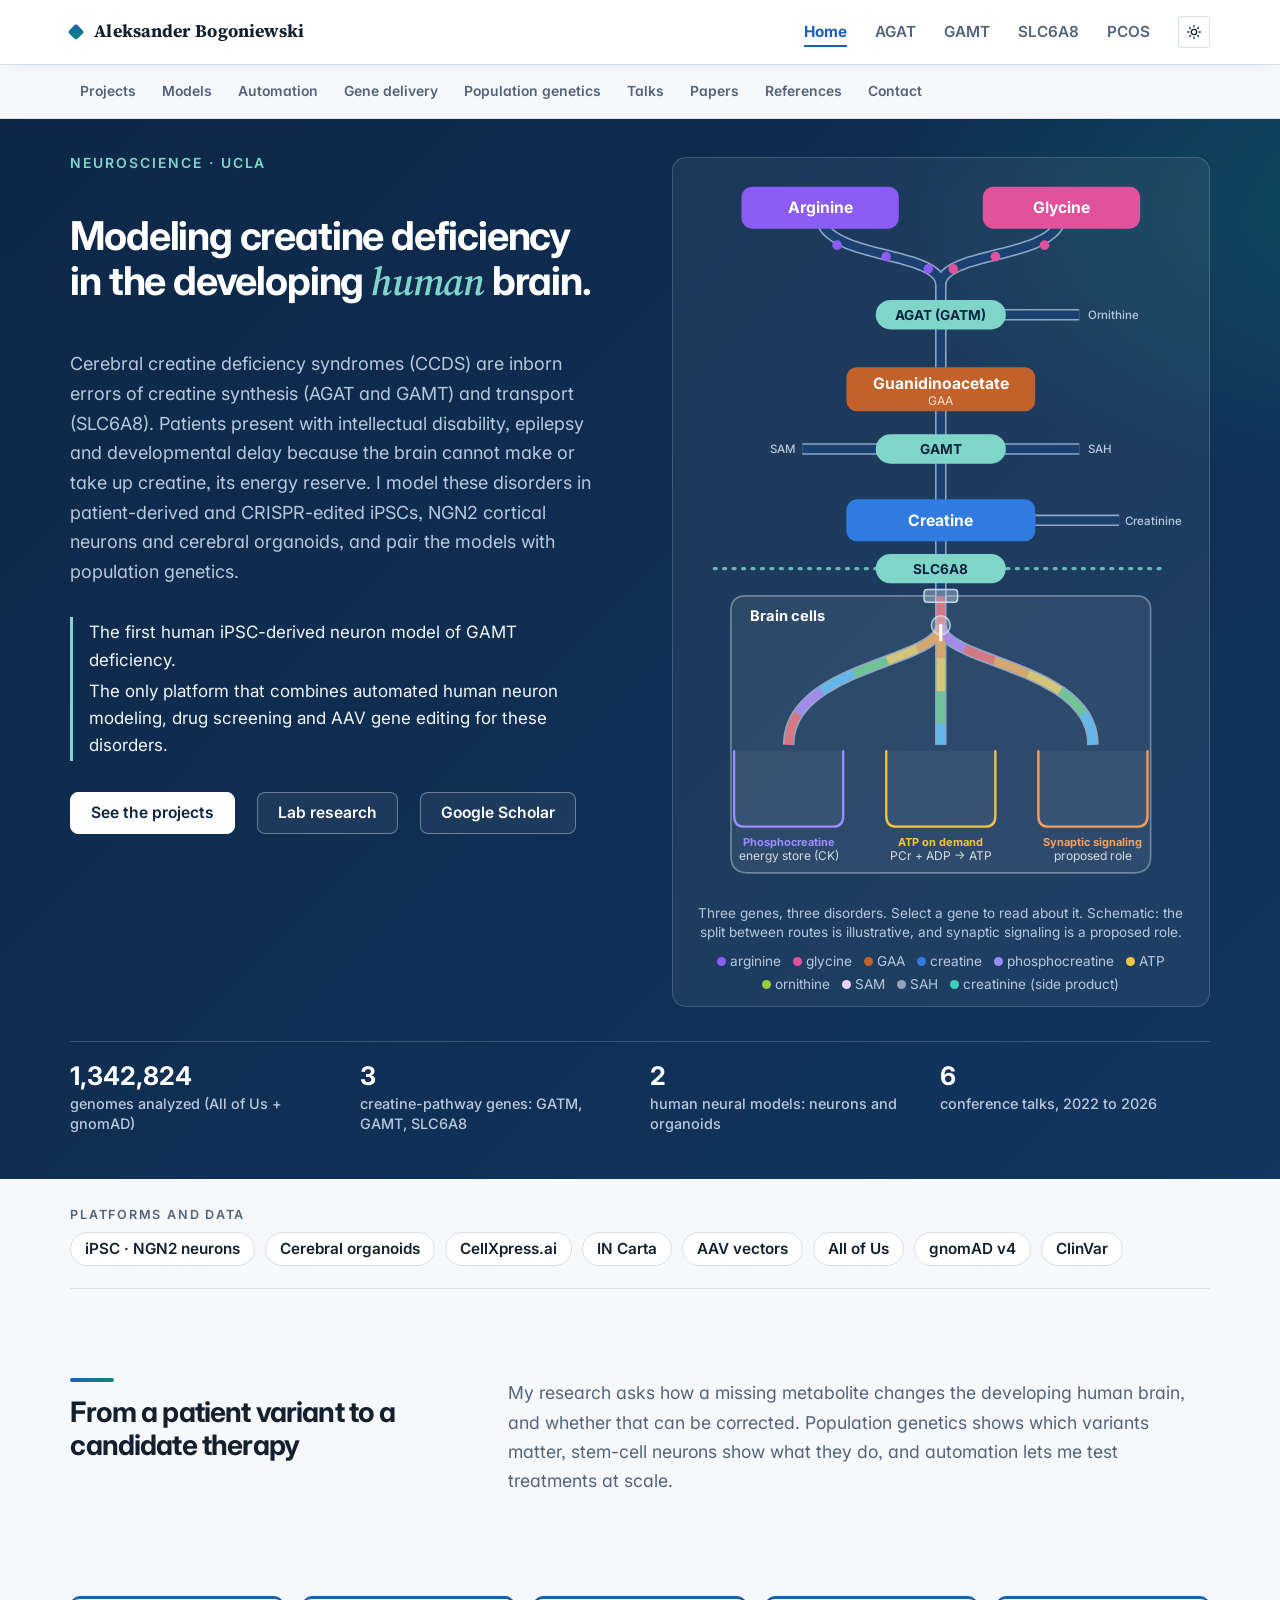
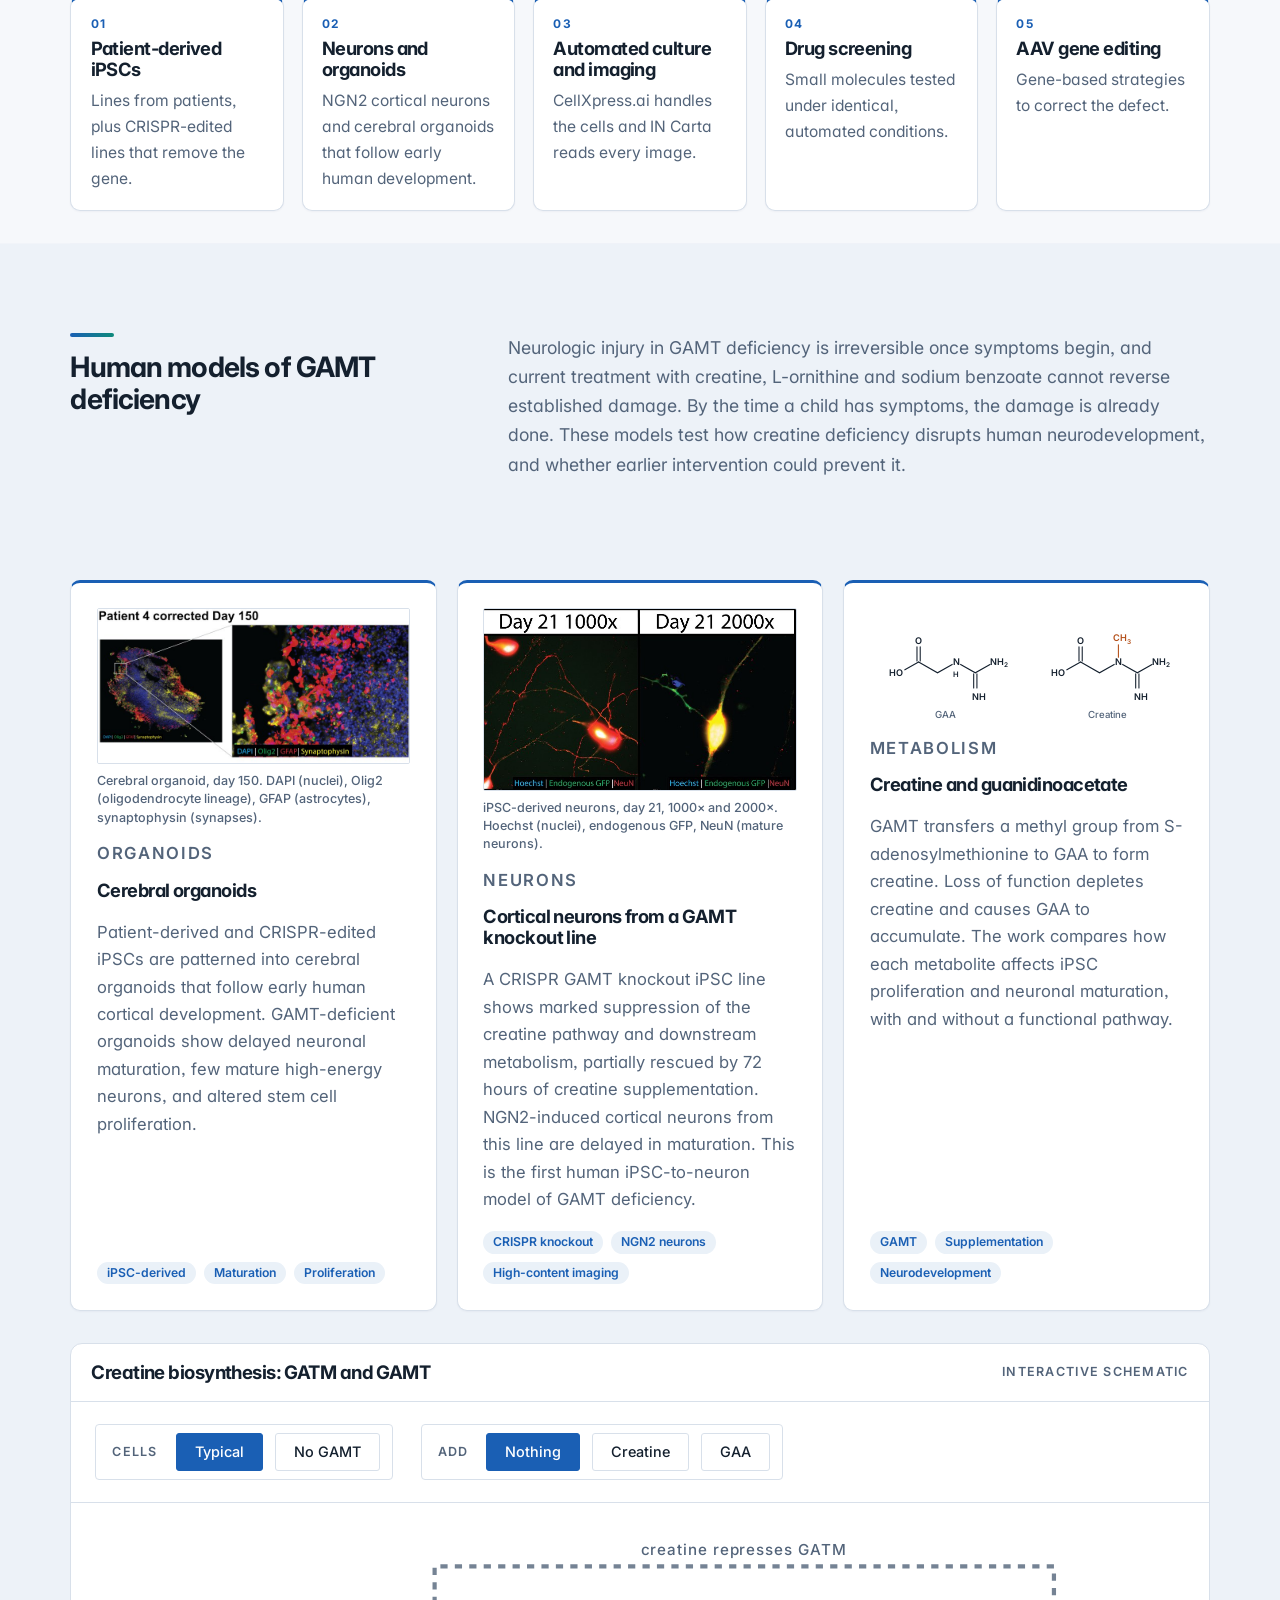
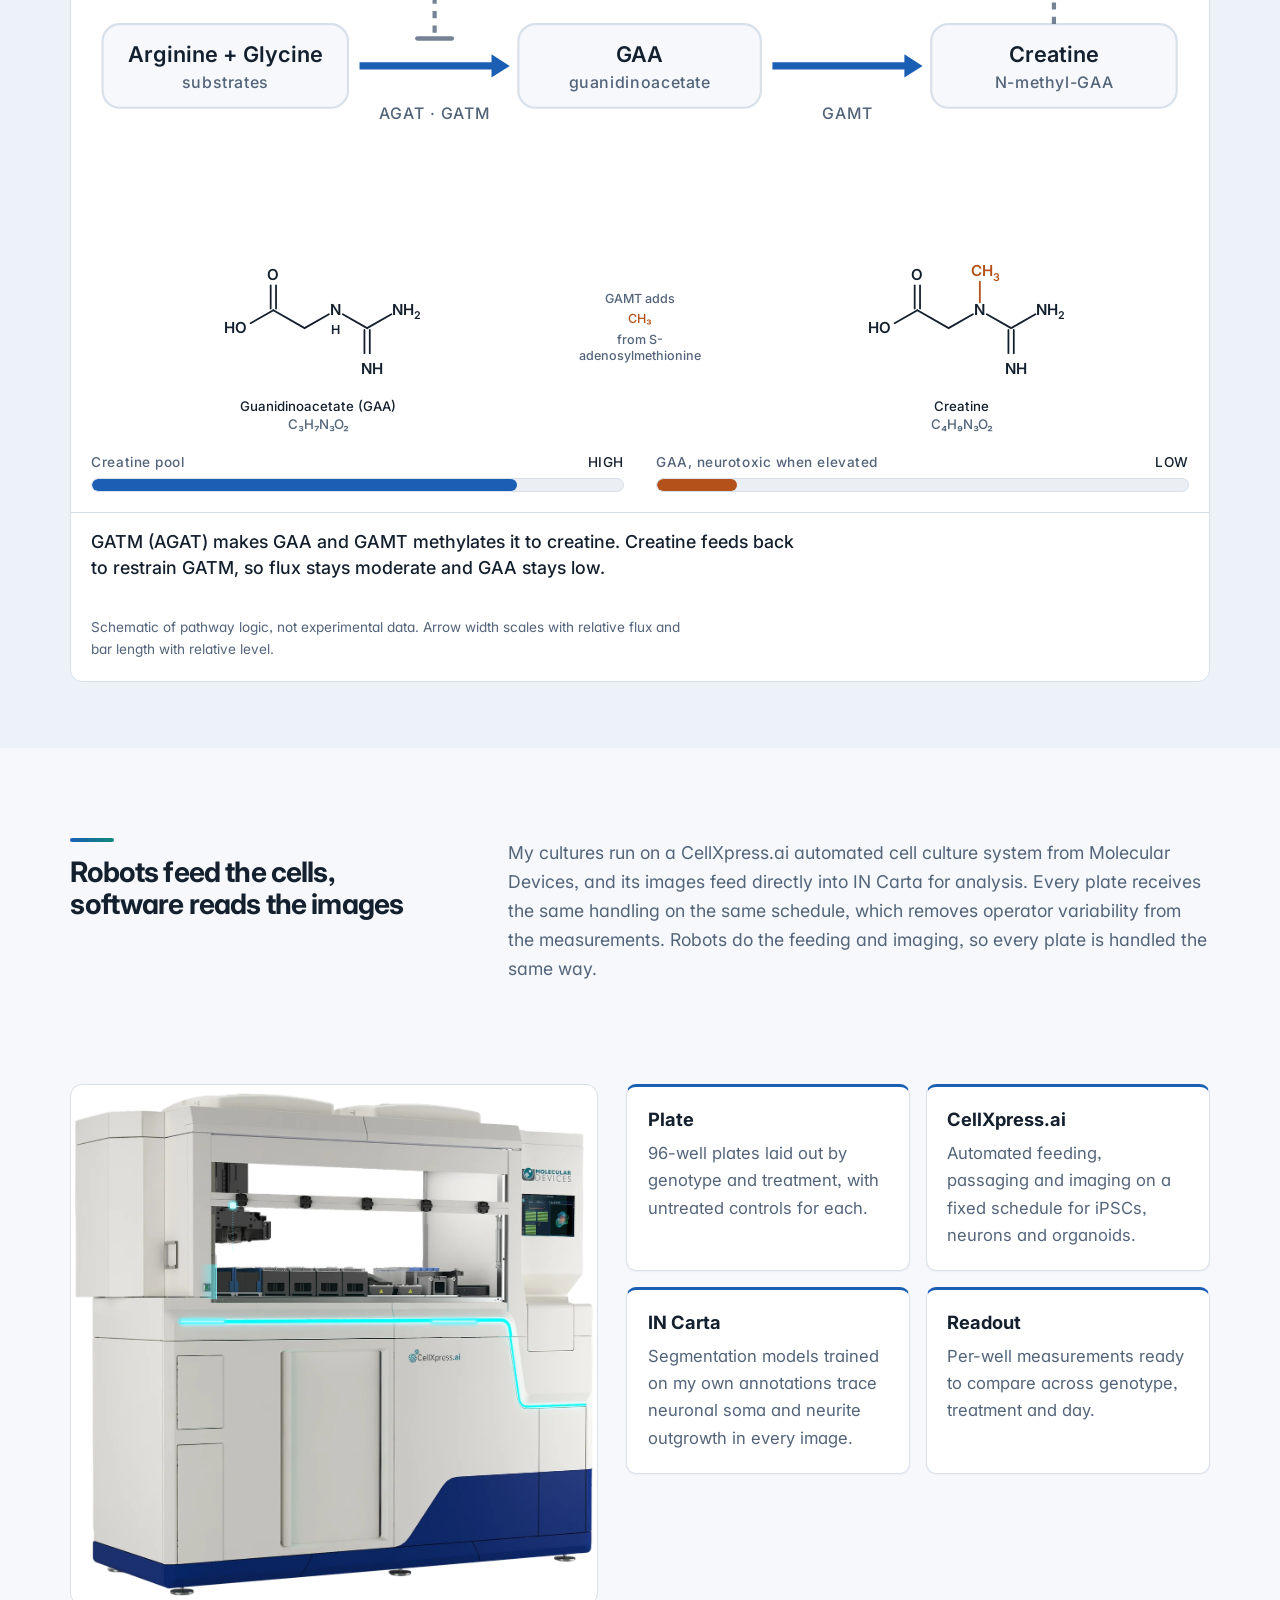
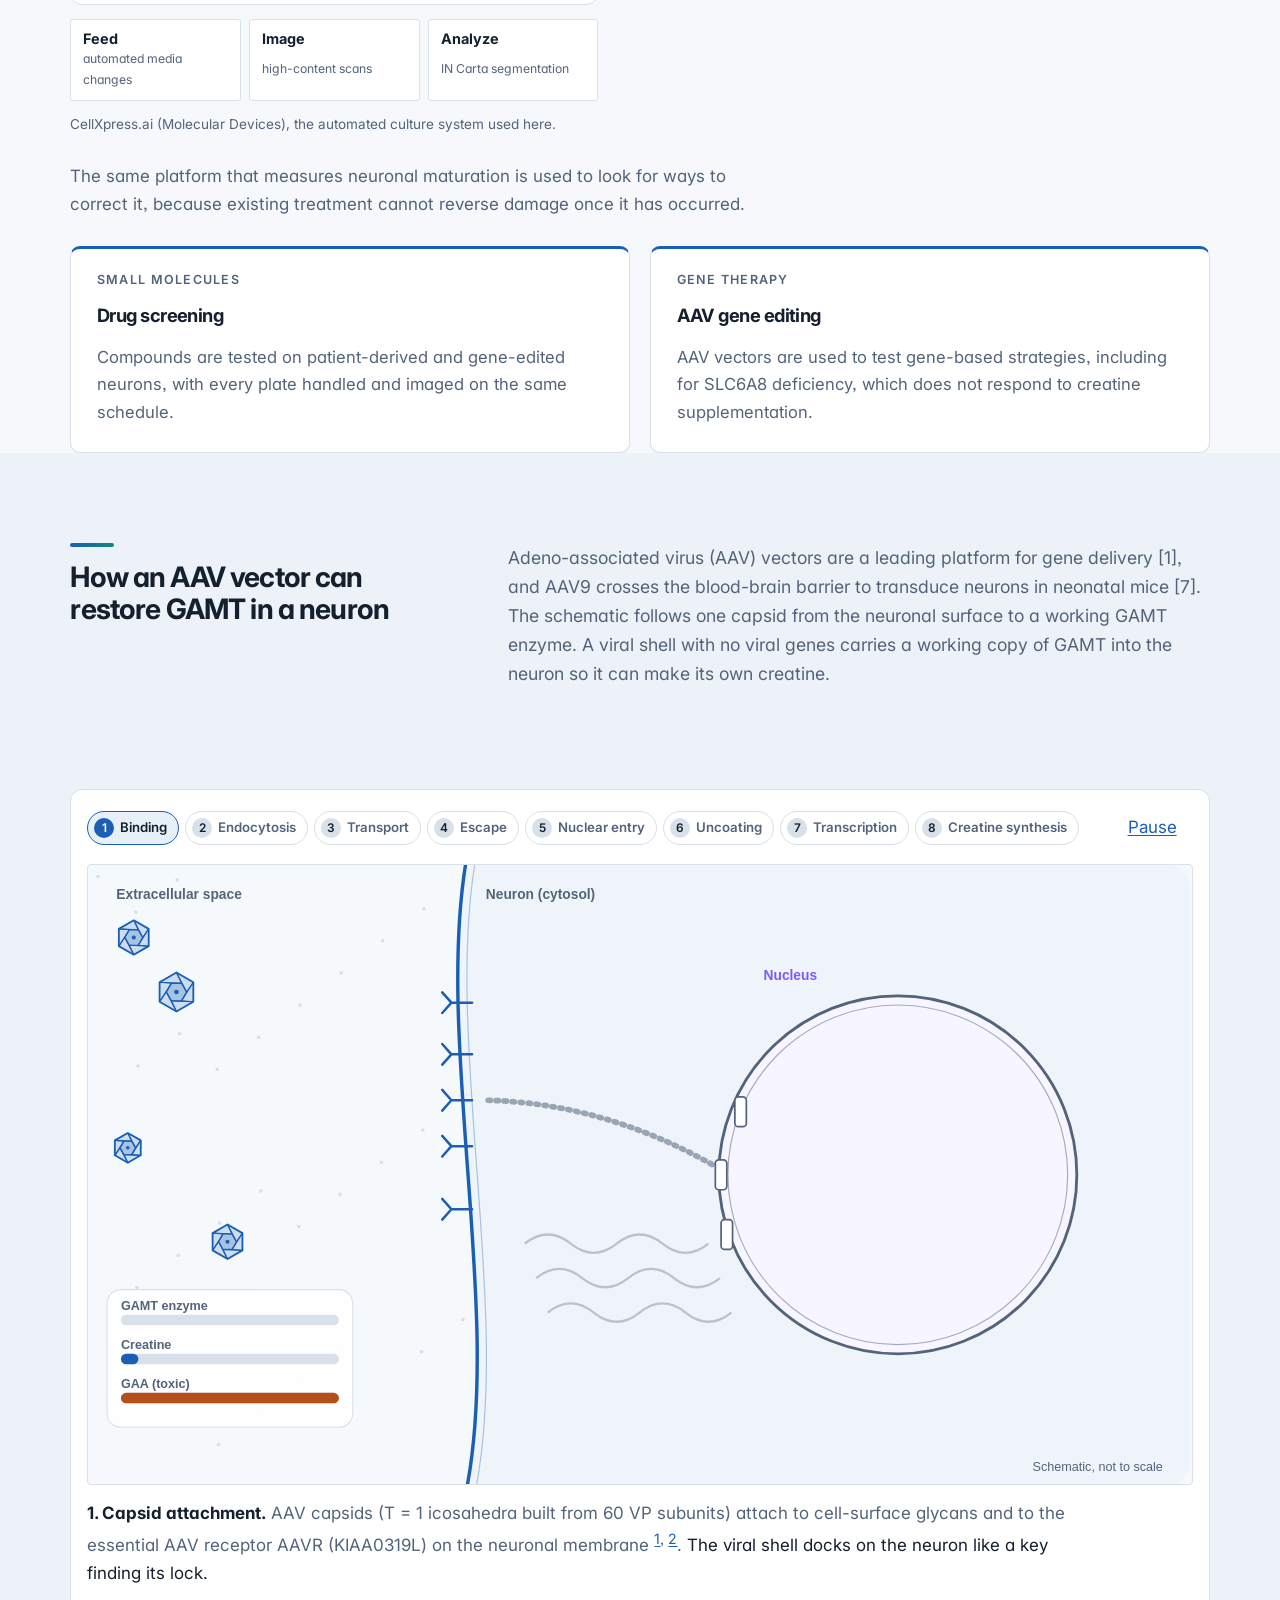
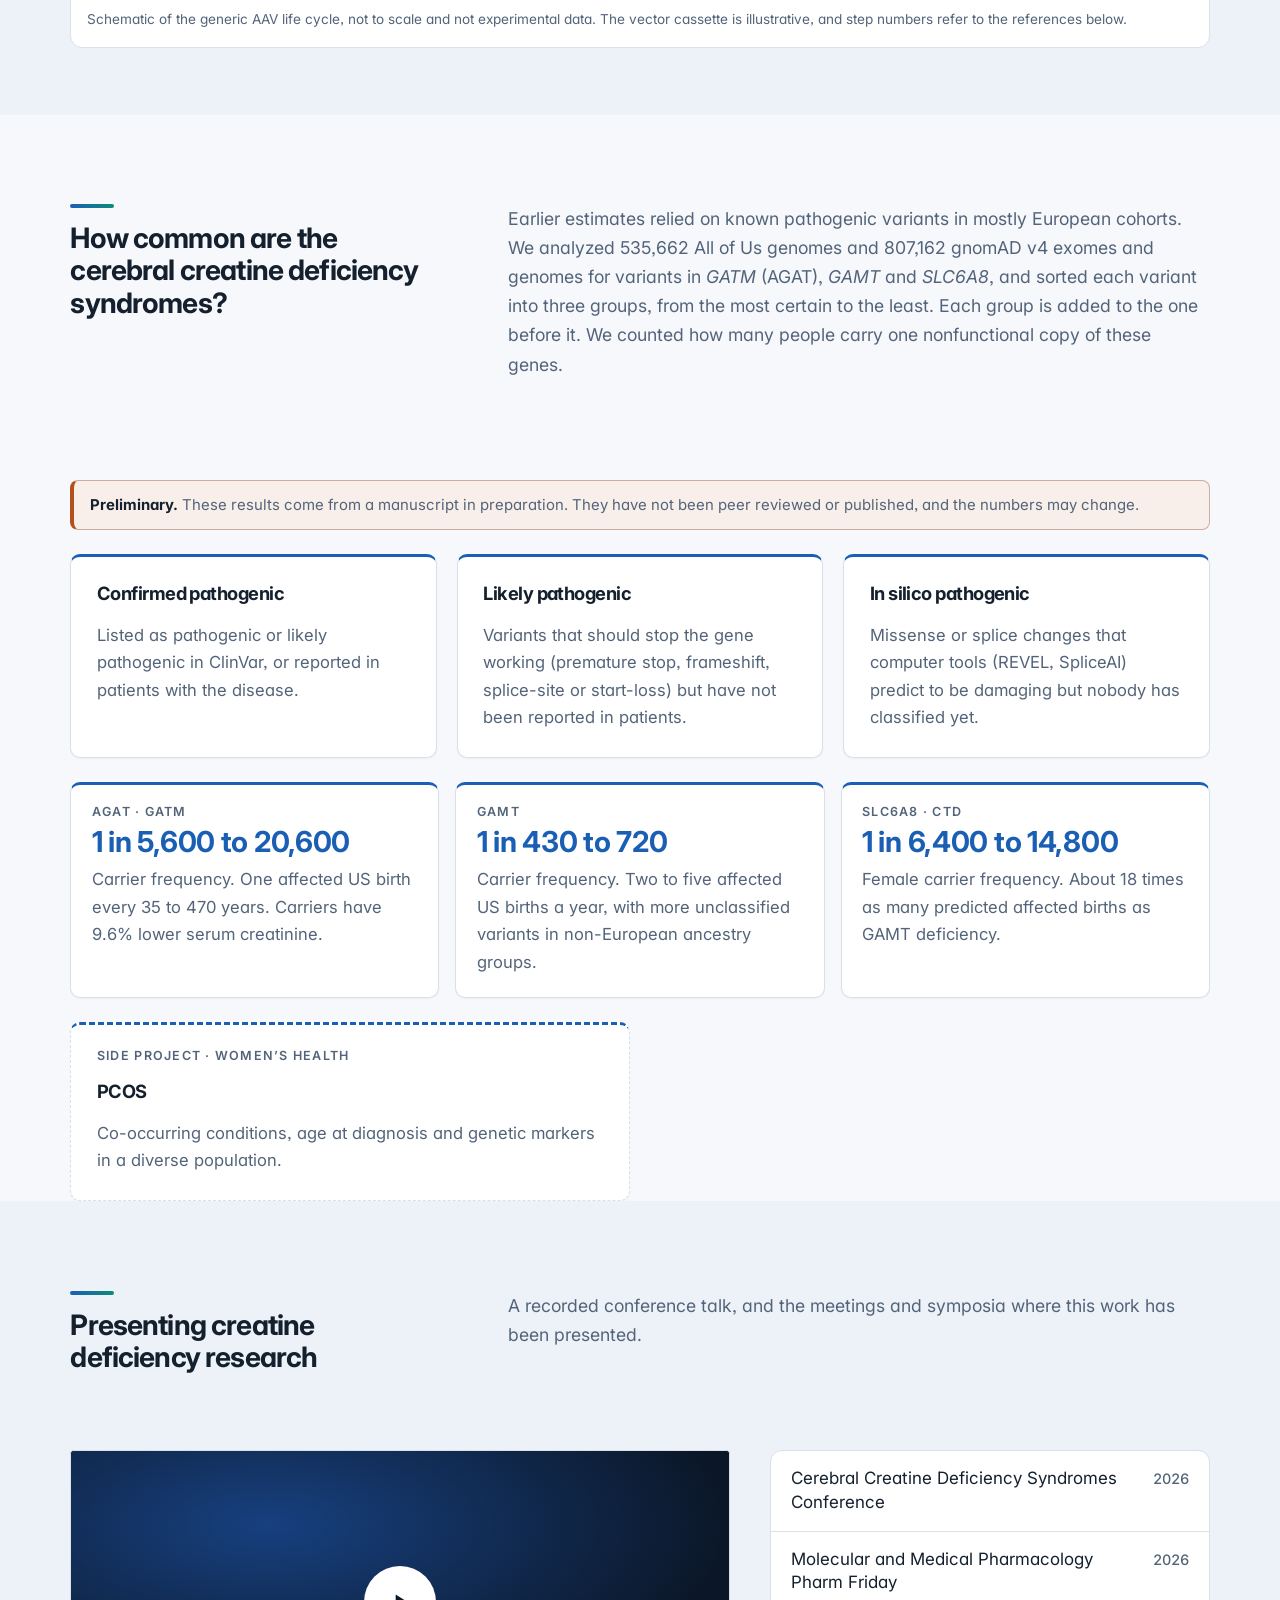
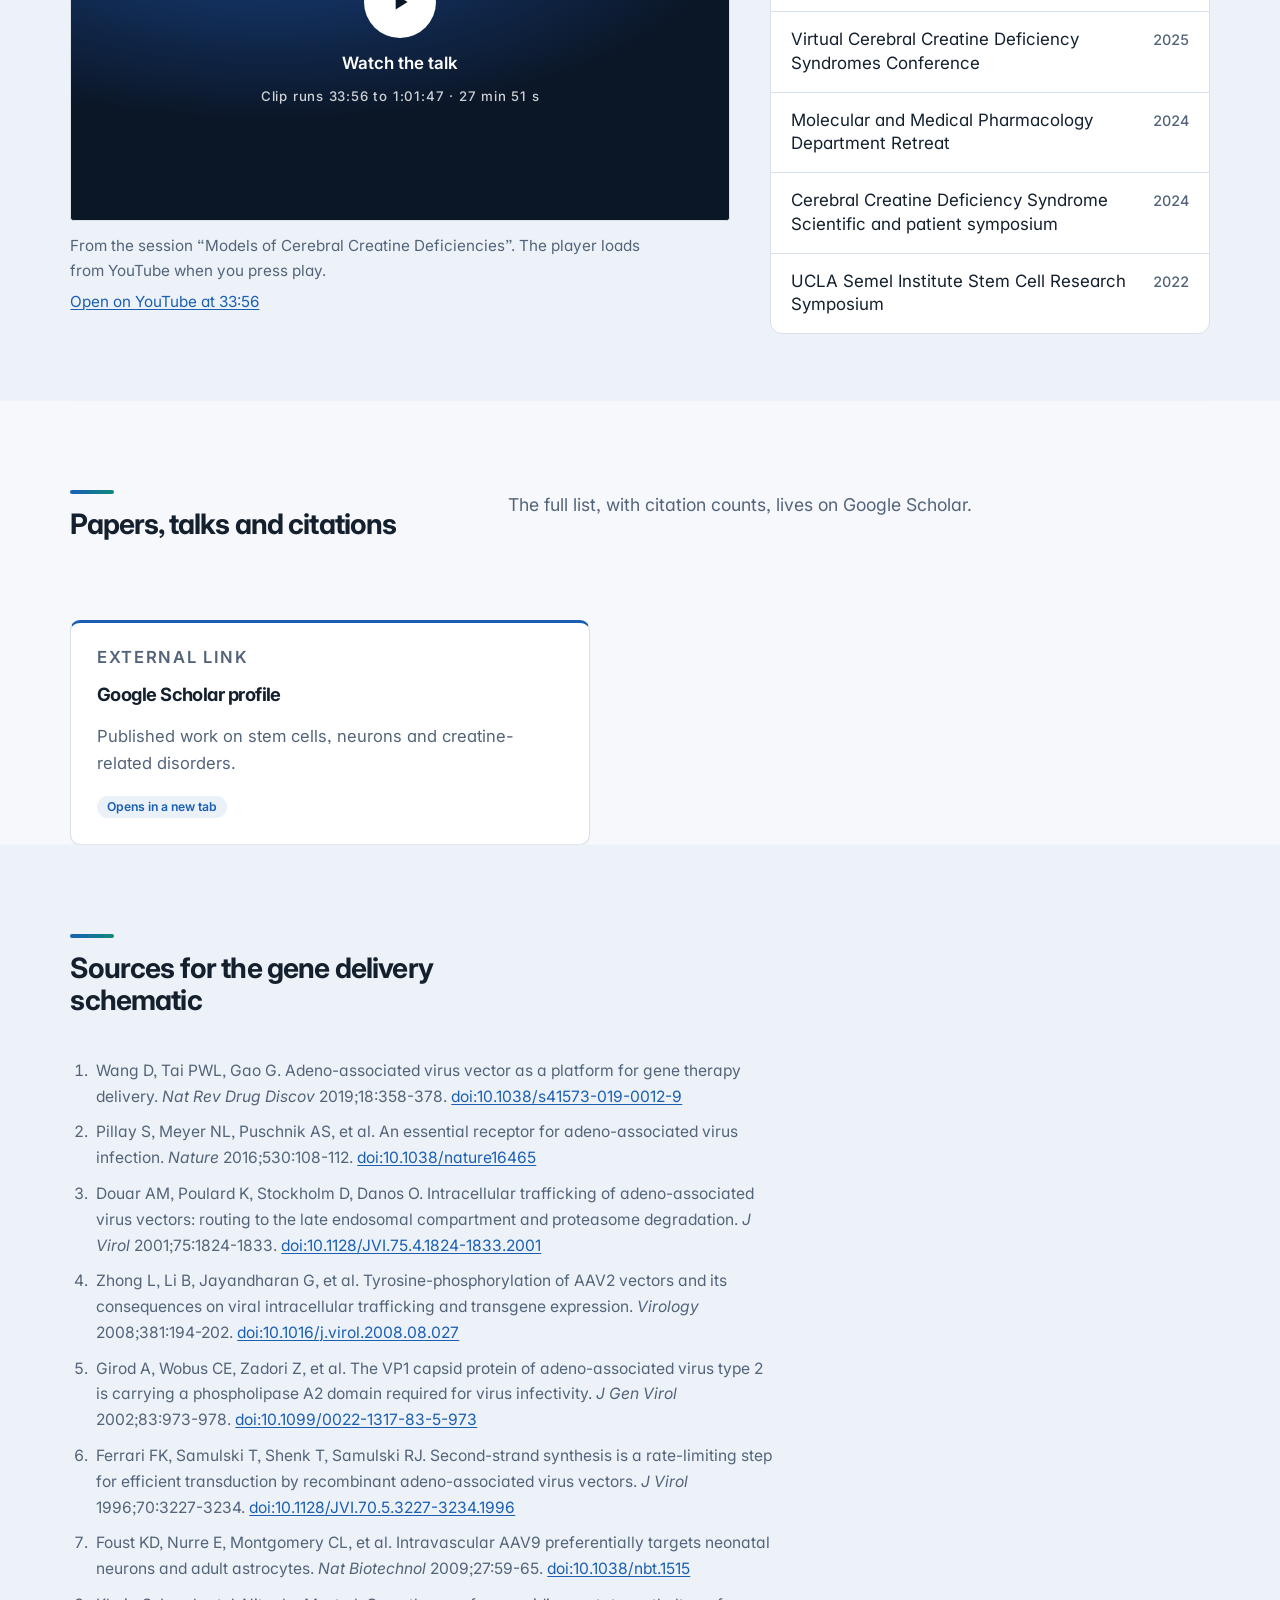
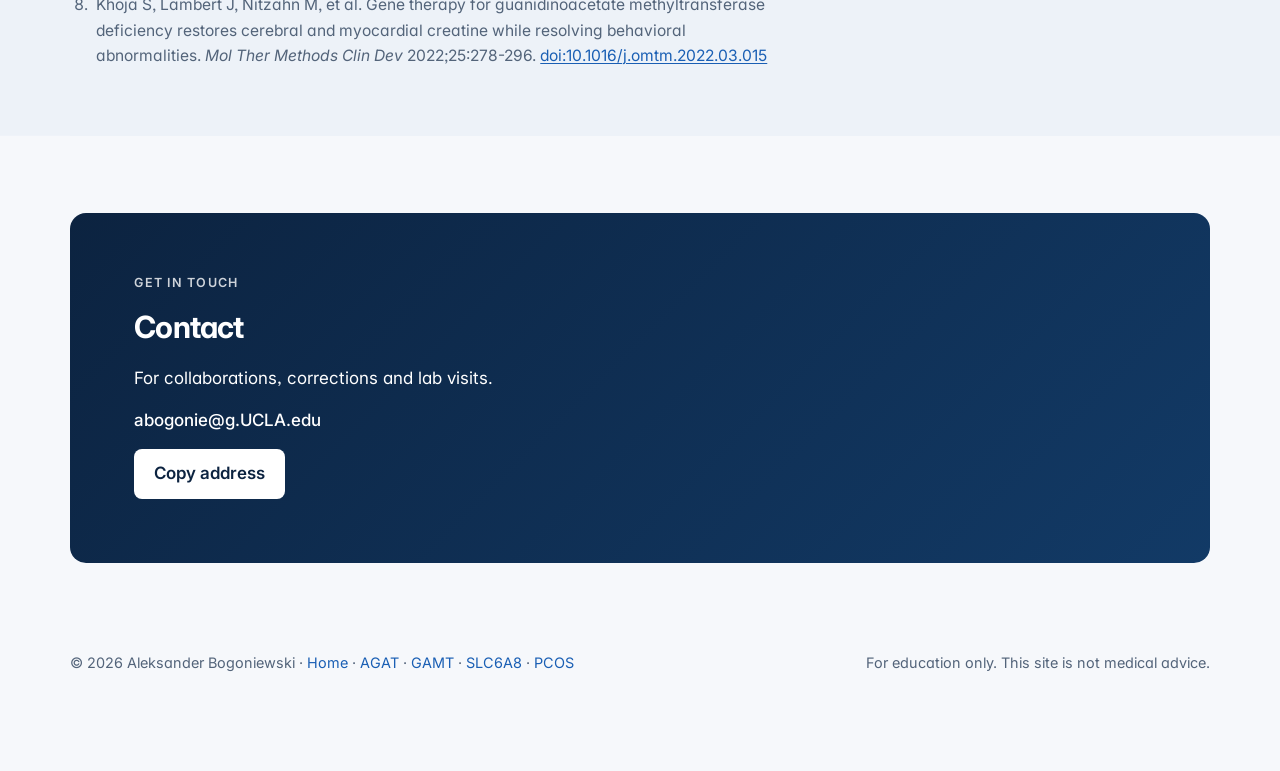
==== commit 50549471: "Fix stale cache-busting (CSS/JS versions), clean tube merge, centered key Co-Authored-By: Claude Son" ====
--- a/index.html
+++ b/index.html
@@ -12,7 +12,7 @@
 <link rel="preconnect" href="https://fonts.googleapis.com">
 <link rel="preconnect" href="https://fonts.gstatic.com" crossorigin>
 <link rel="stylesheet" href="https://fonts.googleapis.com/css2?family=Inter:wght@400;500;600;700&family=Source+Serif+4:ital,opsz,wght@0,8..60,400;0,8..60,600;0,8..60,700;1,8..60,400&display=swap">
-<link rel="stylesheet" href="style.css?v=20261027ze">
+<link rel="stylesheet" href="style.css?v=20261028a">
 </head>
 <body><svg width="0" height="0" style="position:absolute" aria-hidden="true" focusable="false">
   <defs>
@@ -87,7 +87,7 @@
         <path class="fg-mem" d="M24 378 H456"/>
         <path class="fg-cell" d="M40 418 Q40 404 54 404 H426 Q440 404 440 418 V652 Q440 668 424 668 H56 Q40 668 40 652 Z"/>
         <text x="58" y="428" class="fg-n" style="font-size:14px">Brain cells</text>
-        <g class="hx" aria-hidden="true"><path d="M125.0 40.0 L125.2 43.2 L125.8 46.2 L126.8 49.0 L128.2 51.7 L129.9 54.2 L132.0 56.5 L134.3 58.7 L137.0 60.7 L139.8 62.6 L143.0 64.4 L146.3 66.1 L149.8 67.7 L153.5 69.2 L157.4 70.6 L161.4 71.9 L165.5 73.2 L169.7 74.4 L173.9 75.5 L178.2 76.7 L182.5 77.8 L186.8 78.8 L191.1 79.9 L195.3 81.0 L199.5 82.0 L203.6 83.1 L207.6 84.3 L211.5 85.4 L215.2 86.6 L218.7 87.9 L222.0 89.2 L225.2 90.6 L228.0 92.1 L230.7 93.7 L233.0 95.3 L235.1 97.1 L236.8 99.0 L238.2 101.1 L239.2 103.2 L239.8 105.5 L240.0 108.0" class="hx-o"/><path d="M355.0 40.0 L354.8 43.2 L354.2 46.2 L353.2 49.0 L351.8 51.7 L350.1 54.2 L348.0 56.5 L345.7 58.7 L343.0 60.7 L340.2 62.6 L337.0 64.4 L333.7 66.1 L330.2 67.7 L326.5 69.2 L322.6 70.6 L318.6 71.9 L314.5 73.2 L310.3 74.4 L306.1 75.5 L301.8 76.7 L297.5 77.8 L293.2 78.8 L288.9 79.9 L284.7 81.0 L280.5 82.0 L276.4 83.1 L272.4 84.3 L268.5 85.4 L264.8 86.6 L261.3 87.9 L258.0 89.2 L254.8 90.6 L252.0 92.1 L249.3 93.7 L247.0 95.3 L244.9 97.1 L243.2 99.0 L241.8 101.1 L240.8 103.2 L240.2 105.5 L240.0 108.0" class="hx-o"/><path d="M240.0 108.0 L240.0 111.0 L240.0 114.0 L240.0 117.1 L240.0 120.1 L240.0 123.1 L240.0 126.1 L240.0 129.1 L240.0 132.2 L240.0 135.2 L240.0 138.2 L240.0 141.2 L240.0 144.2 L240.0 147.3 L240.0 150.3 L240.0 153.3 L240.0 156.3 L240.0 159.3 L240.0 162.4 L240.0 165.4 L240.0 168.4 L240.0 171.4 L240.0 174.4 L240.0 177.5 L240.0 180.5 L240.0 183.5 L240.0 186.5 L240.0 189.5 L240.0 192.6 L240.0 195.6 L240.0 198.6 L240.0 201.6 L240.0 204.6 L240.0 207.7 L240.0 210.7 L240.0 213.7 L240.0 216.7 L240.0 219.7 L240.0 222.8 L240.0 225.8 L240.0 228.8 L240.0 231.8 L240.0 234.8 L240.0 237.9 L240.0 240.9 L240.0 243.9 L240.0 246.9 L240.0 249.9 L240.0 253.0 L240.0 256.0 L240.0 259.0 L240.0 262.0 L240.0 265.0 L240.0 268.1 L240.0 271.1 L240.0 274.1 L240.0 277.1 L240.0 280.1 L240.0 283.2 L240.0 286.2 L240.0 289.2 L240.0 292.2 L240.0 295.2 L240.0 298.3 L240.0 301.3 L240.0 304.3 L240.0 307.3 L240.0 310.3 L240.0 313.4 L240.0 316.4 L240.0 319.4 L240.0 322.4 L240.0 325.4 L240.0 328.5 L240.0 331.5 L240.0 334.5 L240.0 337.5 L240.0 340.5 L240.0 343.6 L240.0 346.6 L240.0 349.6 L240.0 352.6 L240.0 355.6 L240.0 358.7 L240.0 361.7 L240.0 364.7 L240.0 367.7 L240.0 370.7 L240.0 373.8 L240.0 376.8 L240.0 379.8 L240.0 382.8 L240.0 385.8 L240.0 388.9 L240.0 391.9 L240.0 394.9 L240.0 397.9 L240.0 400.9 L240.0 404.0 L240.0 407.0 L240.0 410.0" class="hx-o"/><path d="M290.0 136.0 L294.1 136.0 L298.2 136.0 L302.3 136.0 L306.4 136.0 L310.5 136.0 L314.6 136.0 L318.7 136.0 L322.8 136.0 L326.9 136.0 L331.0 136.0 L335.1 136.0 L339.2 136.0 L343.3 136.0 L347.4 136.0 L351.5 136.0 L355.6 136.0 L359.7 136.0 L363.8 136.0 L367.9 136.0 L372.0 136.0" class="hx-o"/><path d="M108.0 264.0 L112.1 264.0 L116.2 264.0 L120.3 264.0 L124.4 264.0 L128.5 264.0 L132.6 264.0 L136.7 264.0 L140.8 264.0 L144.9 264.0 L149.0 264.0 L153.1 264.0 L157.2 264.0 L161.3 264.0 L165.4 264.0 L169.5 264.0 L173.6 264.0 L177.7 264.0 L181.8 264.0 L185.9 264.0 L190.0 264.0" class="hx-o"/><path d="M290.0 264.0 L294.1 264.0 L298.2 264.0 L302.3 264.0 L306.4 264.0 L310.5 264.0 L314.6 264.0 L318.7 264.0 L322.8 264.0 L326.9 264.0 L331.0 264.0 L335.1 264.0 L339.2 264.0 L343.3 264.0 L347.4 264.0 L351.5 264.0 L355.6 264.0 L359.7 264.0 L363.8 264.0 L367.9 264.0 L372.0 264.0" class="hx-o"/><path d="M330.0 332.0 L334.0 332.0 L338.0 332.0 L342.0 332.0 L346.0 332.0 L350.0 332.0 L354.0 332.0 L358.0 332.0 L362.0 332.0 L366.0 332.0 L370.0 332.0 L374.0 332.0 L378.0 332.0 L382.0 332.0 L386.0 332.0 L390.0 332.0 L394.0 332.0 L398.0 332.0 L402.0 332.0 L406.0 332.0 L410.0 332.0" class="hx-o"/><path d="M240.0 404.0 L240.0 406.8 L240.0 409.6 L240.0 412.4 L240.0 415.2 L240.0 418.0 L240.0 420.8 L240.0 423.6 L240.0 426.4 L240.0 429.2 L240.0 432.0" class="hx-o"/><path d="M240.0 432.0 L239.7 434.6 L238.9 437.2 L237.7 439.6 L235.9 441.9 L233.8 444.1 L231.2 446.3 L228.2 448.4 L224.9 450.4 L221.3 452.4 L217.3 454.3 L213.1 456.2 L208.7 458.1 L204.0 460.0 L199.1 461.9 L194.1 463.9 L189.0 465.8 L183.7 467.8 L178.3 469.8 L172.9 471.9 L167.5 474.0 L162.1 476.2 L156.7 478.5 L151.3 480.9 L146.0 483.4 L140.9 486.0 L135.9 488.8 L131.0 491.6 L126.3 494.7 L121.9 497.8 L117.7 501.2 L113.7 504.7 L110.1 508.4 L106.8 512.3 L103.8 516.4 L101.2 520.8 L99.1 525.3 L97.3 530.1 L96.1 535.1 L95.3 540.4 L95.0 546.0" class="hx-o"/><path d="M240.0 432.0 L240.0 434.9 L240.0 437.7 L240.0 440.6 L240.0 443.4 L240.0 446.2 L240.0 449.1 L240.0 451.9 L240.0 454.8 L240.0 457.6 L240.0 460.5 L240.0 463.4 L240.0 466.2 L240.0 469.1 L240.0 471.9 L240.0 474.8 L240.0 477.6 L240.0 480.4 L240.0 483.3 L240.0 486.1 L240.0 489.0 L240.0 491.9 L240.0 494.7 L240.0 497.6 L240.0 500.4 L240.0 503.2 L240.0 506.1 L240.0 508.9 L240.0 511.8 L240.0 514.6 L240.0 517.5 L240.0 520.4 L240.0 523.2 L240.0 526.0 L240.0 528.9 L240.0 531.8 L240.0 534.6 L240.0 537.5 L240.0 540.3 L240.0 543.1 L240.0 546.0" class="hx-o"/><path d="M240.0 432.0 L240.3 434.6 L241.1 437.2 L242.3 439.6 L244.1 441.9 L246.2 444.1 L248.8 446.3 L251.8 448.4 L255.1 450.4 L258.7 452.4 L262.7 454.3 L266.9 456.2 L271.3 458.1 L276.0 460.0 L280.9 461.9 L285.9 463.9 L291.0 465.8 L296.3 467.8 L301.7 469.8 L307.1 471.9 L312.5 474.0 L317.9 476.2 L323.3 478.5 L328.7 480.9 L334.0 483.4 L339.1 486.0 L344.1 488.8 L349.0 491.6 L353.7 494.7 L358.1 497.8 L362.3 501.2 L366.3 504.7 L369.9 508.4 L373.2 512.3 L376.2 516.4 L378.8 520.8 L380.9 525.3 L382.7 530.1 L383.9 535.1 L384.7 540.4 L385.0 546.0" class="hx-o"/><path d="M125.0 40.0 L125.2 43.2 L125.8 46.2 L126.8 49.0 L128.2 51.7 L129.9 54.2 L132.0 56.5 L134.3 58.7 L137.0 60.7 L139.8 62.6 L143.0 64.4 L146.3 66.1 L149.8 67.7 L153.5 69.2 L157.4 70.6 L161.4 71.9 L165.5 73.2 L169.7 74.4 L173.9 75.5 L178.2 76.7 L182.5 77.8 L186.8 78.8 L191.1 79.9 L195.3 81.0 L199.5 82.0 L203.6 83.1 L207.6 84.3 L211.5 85.4 L215.2 86.6 L218.7 87.9 L222.0 89.2 L225.2 90.6 L228.0 92.1 L230.7 93.7 L233.0 95.3 L235.1 97.1 L236.8 99.0 L238.2 101.1 L239.2 103.2 L239.8 105.5 L240.0 108.0" class="hx-i clr"/><path d="M355.0 40.0 L354.8 43.2 L354.2 46.2 L353.2 49.0 L351.8 51.7 L350.1 54.2 L348.0 56.5 L345.7 58.7 L343.0 60.7 L340.2 62.6 L337.0 64.4 L333.7 66.1 L330.2 67.7 L326.5 69.2 L322.6 70.6 L318.6 71.9 L314.5 73.2 L310.3 74.4 L306.1 75.5 L301.8 76.7 L297.5 77.8 L293.2 78.8 L288.9 79.9 L284.7 81.0 L280.5 82.0 L276.4 83.1 L272.4 84.3 L268.5 85.4 L264.8 86.6 L261.3 87.9 L258.0 89.2 L254.8 90.6 L252.0 92.1 L249.3 93.7 L247.0 95.3 L244.9 97.1 L243.2 99.0 L241.8 101.1 L240.8 103.2 L240.2 105.5 L240.0 108.0" class="hx-i clr"/><path d="M240.0 108.0 L240.0 111.0 L240.0 114.0 L240.0 117.1 L240.0 120.1 L240.0 123.1 L240.0 126.1 L240.0 129.1 L240.0 132.2 L240.0 135.2 L240.0 138.2 L240.0 141.2 L240.0 144.2 L240.0 147.3 L240.0 150.3 L240.0 153.3 L240.0 156.3 L240.0 159.3 L240.0 162.4 L240.0 165.4 L240.0 168.4 L240.0 171.4 L240.0 174.4 L240.0 177.5 L240.0 180.5 L240.0 183.5 L240.0 186.5 L240.0 189.5 L240.0 192.6 L240.0 195.6 L240.0 198.6 L240.0 201.6 L240.0 204.6 L240.0 207.7 L240.0 210.7 L240.0 213.7 L240.0 216.7 L240.0 219.7 L240.0 222.8 L240.0 225.8 L240.0 228.8 L240.0 231.8 L240.0 234.8 L240.0 237.9 L240.0 240.9 L240.0 243.9 L240.0 246.9 L240.0 249.9 L240.0 253.0 L240.0 256.0 L240.0 259.0 L240.0 262.0 L240.0 265.0 L240.0 268.1 L240.0 271.1 L240.0 274.1 L240.0 277.1 L240.0 280.1 L240.0 283.2 L240.0 286.2 L240.0 289.2 L240.0 292.2 L240.0 295.2 L240.0 298.3 L240.0 301.3 L240.0 304.3 L240.0 307.3 L240.0 310.3 L240.0 313.4 L240.0 316.4 L240.0 319.4 L240.0 322.4 L240.0 325.4 L240.0 328.5 L240.0 331.5 L240.0 334.5 L240.0 337.5 L240.0 340.5 L240.0 343.6 L240.0 346.6 L240.0 349.6 L240.0 352.6 L240.0 355.6 L240.0 358.7 L240.0 361.7 L240.0 364.7 L240.0 367.7 L240.0 370.7 L240.0 373.8 L240.0 376.8 L240.0 379.8 L240.0 382.8 L240.0 385.8 L240.0 388.9 L240.0 391.9 L240.0 394.9 L240.0 397.9 L240.0 400.9 L240.0 404.0 L240.0 407.0 L240.0 410.0" class="hx-i clr"/><path d="M290.0 136.0 L294.1 136.0 L298.2 136.0 L302.3 136.0 L306.4 136.0 L310.5 136.0 L314.6 136.0 L318.7 136.0 L322.8 136.0 L326.9 136.0 L331.0 136.0 L335.1 136.0 L339.2 136.0 L343.3 136.0 L347.4 136.0 L351.5 136.0 L355.6 136.0 L359.7 136.0 L363.8 136.0 L367.9 136.0 L372.0 136.0" class="hx-i clr"/><path d="M108.0 264.0 L112.1 264.0 L116.2 264.0 L120.3 264.0 L124.4 264.0 L128.5 264.0 L132.6 264.0 L136.7 264.0 L140.8 264.0 L144.9 264.0 L149.0 264.0 L153.1 264.0 L157.2 264.0 L161.3 264.0 L165.4 264.0 L169.5 264.0 L173.6 264.0 L177.7 264.0 L181.8 264.0 L185.9 264.0 L190.0 264.0" class="hx-i clr"/><path d="M290.0 264.0 L294.1 264.0 L298.2 264.0 L302.3 264.0 L306.4 264.0 L310.5 264.0 L314.6 264.0 L318.7 264.0 L322.8 264.0 L326.9 264.0 L331.0 264.0 L335.1 264.0 L339.2 264.0 L343.3 264.0 L347.4 264.0 L351.5 264.0 L355.6 264.0 L359.7 264.0 L363.8 264.0 L367.9 264.0 L372.0 264.0" class="hx-i clr"/><path d="M330.0 332.0 L334.0 332.0 L338.0 332.0 L342.0 332.0 L346.0 332.0 L350.0 332.0 L354.0 332.0 L358.0 332.0 L362.0 332.0 L366.0 332.0 L370.0 332.0 L374.0 332.0 L378.0 332.0 L382.0 332.0 L386.0 332.0 L390.0 332.0 L394.0 332.0 L398.0 332.0 L402.0 332.0 L406.0 332.0 L410.0 332.0" class="hx-i clr"/><path d="M240.0 404.0 L240.0 406.8 L240.0 409.6 L240.0 412.4 L240.0 415.2 L240.0 418.0 L240.0 420.8 L240.0 423.6 L240.0 426.4 L240.0 429.2 L240.0 432.0" class="hx-i" stroke="#ff5c5c"/><path d="M240.0 432.0 L239.7 434.6 L238.9 437.2 L237.7 439.6 L235.9 441.9 L233.8 444.1 L231.2 446.3 L228.2 448.4 L224.9 450.4 L221.3 452.4 L217.3 454.3" class="hx-i" stroke="#ffa63d"/><path d="M217.3 454.3 L213.1 456.2 L208.7 458.1 L204.0 460.0 L199.1 461.9 L194.1 463.9 L189.0 465.8" class="hx-i" stroke="#ffd84a"/><path d="M189.0 465.8 L183.7 467.8 L178.3 469.8 L172.9 471.9 L167.5 474.0 L162.1 476.2 L156.7 478.5" class="hx-i" stroke="#5ed67a"/><path d="M156.7 478.5 L151.3 480.9 L146.0 483.4 L140.9 486.0 L135.9 488.8 L131.0 491.6 L126.3 494.7" class="hx-i" stroke="#4ac3ff"/><path d="M126.3 494.7 L121.9 497.8 L117.7 501.2 L113.7 504.7 L110.1 508.4 L106.8 512.3 L103.8 516.4" class="hx-i" stroke="#b07cff"/><path d="M103.8 516.4 L101.2 520.8 L99.1 525.3 L97.3 530.1 L96.1 535.1 L95.3 540.4 L95.0 546.0" class="hx-i" stroke="#ff5c5c"/><path d="M240.0 432.0 L240.0 434.9 L240.0 437.7 L240.0 440.6 L240.0 443.4 L240.0 446.2 L240.0 449.1 L240.0 451.9 L240.0 454.8 L240.0 457.6 L240.0 460.5 L240.0 463.4" class="hx-i" stroke="#ffa63d"/><path d="M240.0 463.4 L240.0 466.2 L240.0 469.1 L240.0 471.9 L240.0 474.8 L240.0 477.6 L240.0 480.4 L240.0 483.3 L240.0 486.1 L240.0 489.0 L240.0 491.9 L240.0 494.7" class="hx-i" stroke="#ffd84a"/><path d="M240.0 494.7 L240.0 497.6 L240.0 500.4 L240.0 503.2 L240.0 506.1 L240.0 508.9 L240.0 511.8 L240.0 514.6 L240.0 517.5 L240.0 520.4 L240.0 523.2 L240.0 526.0" class="hx-i" stroke="#5ed67a"/><path d="M240.0 526.0 L240.0 528.9 L240.0 531.8 L240.0 534.6 L240.0 537.5 L240.0 540.3 L240.0 543.1 L240.0 546.0" class="hx-i" stroke="#4ac3ff"/><path d="M240.0 432.0 L240.3 434.6 L241.1 437.2 L242.3 439.6 L244.1 441.9 L246.2 444.1 L248.8 446.3 L251.8 448.4 L255.1 450.4 L258.7 452.4 L262.7 454.3" class="hx-i" stroke="#b07cff"/><path d="M262.7 454.3 L266.9 456.2 L271.3 458.1 L276.0 460.0 L280.9 461.9 L285.9 463.9 L291.0 465.8" class="hx-i" stroke="#ff5c5c"/><path d="M291.0 465.8 L296.3 467.8 L301.7 469.8 L307.1 471.9 L312.5 474.0 L317.9 476.2 L323.3 478.5" class="hx-i" stroke="#ffa63d"/><path d="M323.3 478.5 L328.7 480.9 L334.0 483.4 L339.1 486.0 L344.1 488.8 L349.0 491.6 L353.7 494.7" class="hx-i" stroke="#ffd84a"/><path d="M353.7 494.7 L358.1 497.8 L362.3 501.2 L366.3 504.7 L369.9 508.4 L373.2 512.3 L376.2 516.4" class="hx-i" stroke="#5ed67a"/><path d="M376.2 516.4 L378.8 520.8 L380.9 525.3 L382.7 530.1 L383.9 535.1 L384.7 540.4 L385.0 546.0" class="hx-i" stroke="#4ac3ff"/><circle cx="240" cy="432" r="9" class="hx-hub"/><line id="gate0" x1="240" y1="432" x2="240" y2="446" class="hx-gate"/></g>
+        <g class="hx" aria-hidden="true"><path d="M125.0 40.0 L125.2 43.2 L125.8 46.2 L126.8 49.0 L128.2 51.7 L129.9 54.2 L132.0 56.5 L134.3 58.7 L137.0 60.7 L139.8 62.6 L143.0 64.4 L146.3 66.1 L149.8 67.7 L153.5 69.2 L157.4 70.6 L161.4 71.9 L165.5 73.2 L169.7 74.4 L173.9 75.5 L178.2 76.7 L182.5 77.8 L186.8 78.8 L191.1 79.9 L195.3 81.0 L199.5 82.0 L203.6 83.1 L207.6 84.3 L211.5 85.4 L215.2 86.6 L218.7 87.9 L222.0 89.2 L225.2 90.6 L228.0 92.1 L230.7 93.7 L233.0 95.3 L235.1 97.1 L236.8 99.0 L238.2 101.1 L239.2 103.2 L239.8 105.5 L240.0 108.0" class="hx-o"/><path d="M355.0 40.0 L354.8 43.2 L354.2 46.2 L353.2 49.0 L351.8 51.7 L350.1 54.2 L348.0 56.5 L345.7 58.7 L343.0 60.7 L340.2 62.6 L337.0 64.4 L333.7 66.1 L330.2 67.7 L326.5 69.2 L322.6 70.6 L318.6 71.9 L314.5 73.2 L310.3 74.4 L306.1 75.5 L301.8 76.7 L297.5 77.8 L293.2 78.8 L288.9 79.9 L284.7 81.0 L280.5 82.0 L276.4 83.1 L272.4 84.3 L268.5 85.4 L264.8 86.6 L261.3 87.9 L258.0 89.2 L254.8 90.6 L252.0 92.1 L249.3 93.7 L247.0 95.3 L244.9 97.1 L243.2 99.0 L241.8 101.1 L240.8 103.2 L240.2 105.5 L240.0 108.0" class="hx-o"/><path d="M240.0 108.0 L240.0 111.0 L240.0 114.0 L240.0 117.1 L240.0 120.1 L240.0 123.1 L240.0 126.1 L240.0 129.1 L240.0 132.2 L240.0 135.2 L240.0 138.2 L240.0 141.2 L240.0 144.2 L240.0 147.3 L240.0 150.3 L240.0 153.3 L240.0 156.3 L240.0 159.3 L240.0 162.4 L240.0 165.4 L240.0 168.4 L240.0 171.4 L240.0 174.4 L240.0 177.5 L240.0 180.5 L240.0 183.5 L240.0 186.5 L240.0 189.5 L240.0 192.6 L240.0 195.6 L240.0 198.6 L240.0 201.6 L240.0 204.6 L240.0 207.7 L240.0 210.7 L240.0 213.7 L240.0 216.7 L240.0 219.7 L240.0 222.8 L240.0 225.8 L240.0 228.8 L240.0 231.8 L240.0 234.8 L240.0 237.9 L240.0 240.9 L240.0 243.9 L240.0 246.9 L240.0 249.9 L240.0 253.0 L240.0 256.0 L240.0 259.0 L240.0 262.0 L240.0 265.0 L240.0 268.1 L240.0 271.1 L240.0 274.1 L240.0 277.1 L240.0 280.1 L240.0 283.2 L240.0 286.2 L240.0 289.2 L240.0 292.2 L240.0 295.2 L240.0 298.3 L240.0 301.3 L240.0 304.3 L240.0 307.3 L240.0 310.3 L240.0 313.4 L240.0 316.4 L240.0 319.4 L240.0 322.4 L240.0 325.4 L240.0 328.5 L240.0 331.5 L240.0 334.5 L240.0 337.5 L240.0 340.5 L240.0 343.6 L240.0 346.6 L240.0 349.6 L240.0 352.6 L240.0 355.6 L240.0 358.7 L240.0 361.7 L240.0 364.7 L240.0 367.7 L240.0 370.7 L240.0 373.8 L240.0 376.8 L240.0 379.8 L240.0 382.8 L240.0 385.8 L240.0 388.9 L240.0 391.9 L240.0 394.9 L240.0 397.9 L240.0 400.9 L240.0 404.0 L240.0 407.0 L240.0 410.0" class="hx-o"/><path d="M290.0 136.0 L294.1 136.0 L298.2 136.0 L302.3 136.0 L306.4 136.0 L310.5 136.0 L314.6 136.0 L318.7 136.0 L322.8 136.0 L326.9 136.0 L331.0 136.0 L335.1 136.0 L339.2 136.0 L343.3 136.0 L347.4 136.0 L351.5 136.0 L355.6 136.0 L359.7 136.0 L363.8 136.0 L367.9 136.0 L372.0 136.0" class="hx-o"/><path d="M108.0 264.0 L112.1 264.0 L116.2 264.0 L120.3 264.0 L124.4 264.0 L128.5 264.0 L132.6 264.0 L136.7 264.0 L140.8 264.0 L144.9 264.0 L149.0 264.0 L153.1 264.0 L157.2 264.0 L161.3 264.0 L165.4 264.0 L169.5 264.0 L173.6 264.0 L177.7 264.0 L181.8 264.0 L185.9 264.0 L190.0 264.0" class="hx-o"/><path d="M290.0 264.0 L294.1 264.0 L298.2 264.0 L302.3 264.0 L306.4 264.0 L310.5 264.0 L314.6 264.0 L318.7 264.0 L322.8 264.0 L326.9 264.0 L331.0 264.0 L335.1 264.0 L339.2 264.0 L343.3 264.0 L347.4 264.0 L351.5 264.0 L355.6 264.0 L359.7 264.0 L363.8 264.0 L367.9 264.0 L372.0 264.0" class="hx-o"/><path d="M330.0 332.0 L334.0 332.0 L338.0 332.0 L342.0 332.0 L346.0 332.0 L350.0 332.0 L354.0 332.0 L358.0 332.0 L362.0 332.0 L366.0 332.0 L370.0 332.0 L374.0 332.0 L378.0 332.0 L382.0 332.0 L386.0 332.0 L390.0 332.0 L394.0 332.0 L398.0 332.0 L402.0 332.0 L406.0 332.0 L410.0 332.0" class="hx-o"/><path d="M240.0 404.0 L240.0 406.8 L240.0 409.6 L240.0 412.4 L240.0 415.2 L240.0 418.0 L240.0 420.8 L240.0 423.6 L240.0 426.4 L240.0 429.2 L240.0 432.0" class="hx-o"/><path d="M240.0 432.0 L239.7 434.6 L238.9 437.2 L237.7 439.6 L235.9 441.9 L233.8 444.1 L231.2 446.3 L228.2 448.4 L224.9 450.4 L221.3 452.4 L217.3 454.3 L213.1 456.2 L208.7 458.1 L204.0 460.0 L199.1 461.9 L194.1 463.9 L189.0 465.8 L183.7 467.8 L178.3 469.8 L172.9 471.9 L167.5 474.0 L162.1 476.2 L156.7 478.5 L151.3 480.9 L146.0 483.4 L140.9 486.0 L135.9 488.8 L131.0 491.6 L126.3 494.7 L121.9 497.8 L117.7 501.2 L113.7 504.7 L110.1 508.4 L106.8 512.3 L103.8 516.4 L101.2 520.8 L99.1 525.3 L97.3 530.1 L96.1 535.1 L95.3 540.4 L95.0 546.0" class="hx-o"/><path d="M240.0 432.0 L240.0 434.9 L240.0 437.7 L240.0 440.6 L240.0 443.4 L240.0 446.2 L240.0 449.1 L240.0 451.9 L240.0 454.8 L240.0 457.6 L240.0 460.5 L240.0 463.4 L240.0 466.2 L240.0 469.1 L240.0 471.9 L240.0 474.8 L240.0 477.6 L240.0 480.4 L240.0 483.3 L240.0 486.1 L240.0 489.0 L240.0 491.9 L240.0 494.7 L240.0 497.6 L240.0 500.4 L240.0 503.2 L240.0 506.1 L240.0 508.9 L240.0 511.8 L240.0 514.6 L240.0 517.5 L240.0 520.4 L240.0 523.2 L240.0 526.0 L240.0 528.9 L240.0 531.8 L240.0 534.6 L240.0 537.5 L240.0 540.3 L240.0 543.1 L240.0 546.0" class="hx-o"/><path d="M240.0 432.0 L240.3 434.6 L241.1 437.2 L242.3 439.6 L244.1 441.9 L246.2 444.1 L248.8 446.3 L251.8 448.4 L255.1 450.4 L258.7 452.4 L262.7 454.3 L266.9 456.2 L271.3 458.1 L276.0 460.0 L280.9 461.9 L285.9 463.9 L291.0 465.8 L296.3 467.8 L301.7 469.8 L307.1 471.9 L312.5 474.0 L317.9 476.2 L323.3 478.5 L328.7 480.9 L334.0 483.4 L339.1 486.0 L344.1 488.8 L349.0 491.6 L353.7 494.7 L358.1 497.8 L362.3 501.2 L366.3 504.7 L369.9 508.4 L373.2 512.3 L376.2 516.4 L378.8 520.8 L380.9 525.3 L382.7 530.1 L383.9 535.1 L384.7 540.4 L385.0 546.0" class="hx-o"/><path d="M125.0 40.0 L125.2 43.2 L125.8 46.2 L126.8 49.0 L128.2 51.7 L129.9 54.2 L132.0 56.5 L134.3 58.7 L137.0 60.7 L139.8 62.6 L143.0 64.4 L146.3 66.1 L149.8 67.7 L153.5 69.2 L157.4 70.6 L161.4 71.9 L165.5 73.2 L169.7 74.4 L173.9 75.5 L178.2 76.7 L182.5 77.8 L186.8 78.8 L191.1 79.9 L195.3 81.0 L199.5 82.0 L203.6 83.1 L207.6 84.3 L211.5 85.4 L215.2 86.6 L218.7 87.9 L222.0 89.2 L225.2 90.6 L228.0 92.1 L230.7 93.7 L233.0 95.3 L235.1 97.1 L236.8 99.0 L238.2 101.1 L239.2 103.2 L239.8 105.5 L240.0 108.0" class="hx-i clr" stroke="#1b4170"/><path d="M355.0 40.0 L354.8 43.2 L354.2 46.2 L353.2 49.0 L351.8 51.7 L350.1 54.2 L348.0 56.5 L345.7 58.7 L343.0 60.7 L340.2 62.6 L337.0 64.4 L333.7 66.1 L330.2 67.7 L326.5 69.2 L322.6 70.6 L318.6 71.9 L314.5 73.2 L310.3 74.4 L306.1 75.5 L301.8 76.7 L297.5 77.8 L293.2 78.8 L288.9 79.9 L284.7 81.0 L280.5 82.0 L276.4 83.1 L272.4 84.3 L268.5 85.4 L264.8 86.6 L261.3 87.9 L258.0 89.2 L254.8 90.6 L252.0 92.1 L249.3 93.7 L247.0 95.3 L244.9 97.1 L243.2 99.0 L241.8 101.1 L240.8 103.2 L240.2 105.5 L240.0 108.0" class="hx-i clr" stroke="#1b4170"/><path d="M240.0 108.0 L240.0 111.0 L240.0 114.0 L240.0 117.1 L240.0 120.1 L240.0 123.1 L240.0 126.1 L240.0 129.1 L240.0 132.2 L240.0 135.2 L240.0 138.2 L240.0 141.2 L240.0 144.2 L240.0 147.3 L240.0 150.3 L240.0 153.3 L240.0 156.3 L240.0 159.3 L240.0 162.4 L240.0 165.4 L240.0 168.4 L240.0 171.4 L240.0 174.4 L240.0 177.5 L240.0 180.5 L240.0 183.5 L240.0 186.5 L240.0 189.5 L240.0 192.6 L240.0 195.6 L240.0 198.6 L240.0 201.6 L240.0 204.6 L240.0 207.7 L240.0 210.7 L240.0 213.7 L240.0 216.7 L240.0 219.7 L240.0 222.8 L240.0 225.8 L240.0 228.8 L240.0 231.8 L240.0 234.8 L240.0 237.9 L240.0 240.9 L240.0 243.9 L240.0 246.9 L240.0 249.9 L240.0 253.0 L240.0 256.0 L240.0 259.0 L240.0 262.0 L240.0 265.0 L240.0 268.1 L240.0 271.1 L240.0 274.1 L240.0 277.1 L240.0 280.1 L240.0 283.2 L240.0 286.2 L240.0 289.2 L240.0 292.2 L240.0 295.2 L240.0 298.3 L240.0 301.3 L240.0 304.3 L240.0 307.3 L240.0 310.3 L240.0 313.4 L240.0 316.4 L240.0 319.4 L240.0 322.4 L240.0 325.4 L240.0 328.5 L240.0 331.5 L240.0 334.5 L240.0 337.5 L240.0 340.5 L240.0 343.6 L240.0 346.6 L240.0 349.6 L240.0 352.6 L240.0 355.6 L240.0 358.7 L240.0 361.7 L240.0 364.7 L240.0 367.7 L240.0 370.7 L240.0 373.8 L240.0 376.8 L240.0 379.8 L240.0 382.8 L240.0 385.8 L240.0 388.9 L240.0 391.9 L240.0 394.9 L240.0 397.9 L240.0 400.9 L240.0 404.0 L240.0 407.0 L240.0 410.0" class="hx-i clr" stroke="#1b4170"/><path d="M290.0 136.0 L294.1 136.0 L298.2 136.0 L302.3 136.0 L306.4 136.0 L310.5 136.0 L314.6 136.0 L318.7 136.0 L322.8 136.0 L326.9 136.0 L331.0 136.0 L335.1 136.0 L339.2 136.0 L343.3 136.0 L347.4 136.0 L351.5 136.0 L355.6 136.0 L359.7 136.0 L363.8 136.0 L367.9 136.0 L372.0 136.0" class="hx-i clr" stroke="#1b4170"/><path d="M108.0 264.0 L112.1 264.0 L116.2 264.0 L120.3 264.0 L124.4 264.0 L128.5 264.0 L132.6 264.0 L136.7 264.0 L140.8 264.0 L144.9 264.0 L149.0 264.0 L153.1 264.0 L157.2 264.0 L161.3 264.0 L165.4 264.0 L169.5 264.0 L173.6 264.0 L177.7 264.0 L181.8 264.0 L185.9 264.0 L190.0 264.0" class="hx-i clr" stroke="#1b4170"/><path d="M290.0 264.0 L294.1 264.0 L298.2 264.0 L302.3 264.0 L306.4 264.0 L310.5 264.0 L314.6 264.0 L318.7 264.0 L322.8 264.0 L326.9 264.0 L331.0 264.0 L335.1 264.0 L339.2 264.0 L343.3 264.0 L347.4 264.0 L351.5 264.0 L355.6 264.0 L359.7 264.0 L363.8 264.0 L367.9 264.0 L372.0 264.0" class="hx-i clr" stroke="#1b4170"/><path d="M330.0 332.0 L334.0 332.0 L338.0 332.0 L342.0 332.0 L346.0 332.0 L350.0 332.0 L354.0 332.0 L358.0 332.0 L362.0 332.0 L366.0 332.0 L370.0 332.0 L374.0 332.0 L378.0 332.0 L382.0 332.0 L386.0 332.0 L390.0 332.0 L394.0 332.0 L398.0 332.0 L402.0 332.0 L406.0 332.0 L410.0 332.0" class="hx-i clr" stroke="#1b4170"/><path d="M240.0 404.0 L240.0 406.8 L240.0 409.6 L240.0 412.4 L240.0 415.2 L240.0 418.0 L240.0 420.8 L240.0 423.6 L240.0 426.4 L240.0 429.2 L240.0 432.0" class="hx-i" stroke="#ff5c5c"/><path d="M240.0 432.0 L239.7 434.6 L238.9 437.2 L237.7 439.6 L235.9 441.9 L233.8 444.1 L231.2 446.3 L228.2 448.4 L224.9 450.4 L221.3 452.4 L217.3 454.3" class="hx-i" stroke="#ffa63d"/><path d="M217.3 454.3 L213.1 456.2 L208.7 458.1 L204.0 460.0 L199.1 461.9 L194.1 463.9 L189.0 465.8" class="hx-i" stroke="#ffd84a"/><path d="M189.0 465.8 L183.7 467.8 L178.3 469.8 L172.9 471.9 L167.5 474.0 L162.1 476.2 L156.7 478.5" class="hx-i" stroke="#5ed67a"/><path d="M156.7 478.5 L151.3 480.9 L146.0 483.4 L140.9 486.0 L135.9 488.8 L131.0 491.6 L126.3 494.7" class="hx-i" stroke="#4ac3ff"/><path d="M126.3 494.7 L121.9 497.8 L117.7 501.2 L113.7 504.7 L110.1 508.4 L106.8 512.3 L103.8 516.4" class="hx-i" stroke="#b07cff"/><path d="M103.8 516.4 L101.2 520.8 L99.1 525.3 L97.3 530.1 L96.1 535.1 L95.3 540.4 L95.0 546.0" class="hx-i" stroke="#ff5c5c"/><path d="M240.0 432.0 L240.0 434.9 L240.0 437.7 L240.0 440.6 L240.0 443.4 L240.0 446.2 L240.0 449.1 L240.0 451.9 L240.0 454.8 L240.0 457.6 L240.0 460.5 L240.0 463.4" class="hx-i" stroke="#ffa63d"/><path d="M240.0 463.4 L240.0 466.2 L240.0 469.1 L240.0 471.9 L240.0 474.8 L240.0 477.6 L240.0 480.4 L240.0 483.3 L240.0 486.1 L240.0 489.0 L240.0 491.9 L240.0 494.7" class="hx-i" stroke="#ffd84a"/><path d="M240.0 494.7 L240.0 497.6 L240.0 500.4 L240.0 503.2 L240.0 506.1 L240.0 508.9 L240.0 511.8 L240.0 514.6 L240.0 517.5 L240.0 520.4 L240.0 523.2 L240.0 526.0" class="hx-i" stroke="#5ed67a"/><path d="M240.0 526.0 L240.0 528.9 L240.0 531.8 L240.0 534.6 L240.0 537.5 L240.0 540.3 L240.0 543.1 L240.0 546.0" class="hx-i" stroke="#4ac3ff"/><path d="M240.0 432.0 L240.3 434.6 L241.1 437.2 L242.3 439.6 L244.1 441.9 L246.2 444.1 L248.8 446.3 L251.8 448.4 L255.1 450.4 L258.7 452.4 L262.7 454.3" class="hx-i" stroke="#b07cff"/><path d="M262.7 454.3 L266.9 456.2 L271.3 458.1 L276.0 460.0 L280.9 461.9 L285.9 463.9 L291.0 465.8" class="hx-i" stroke="#ff5c5c"/><path d="M291.0 465.8 L296.3 467.8 L301.7 469.8 L307.1 471.9 L312.5 474.0 L317.9 476.2 L323.3 478.5" class="hx-i" stroke="#ffa63d"/><path d="M323.3 478.5 L328.7 480.9 L334.0 483.4 L339.1 486.0 L344.1 488.8 L349.0 491.6 L353.7 494.7" class="hx-i" stroke="#ffd84a"/><path d="M353.7 494.7 L358.1 497.8 L362.3 501.2 L366.3 504.7 L369.9 508.4 L373.2 512.3 L376.2 516.4" class="hx-i" stroke="#5ed67a"/><path d="M376.2 516.4 L378.8 520.8 L380.9 525.3 L382.7 530.1 L383.9 535.1 L384.7 540.4 L385.0 546.0" class="hx-i" stroke="#4ac3ff"/><circle cx="240" cy="432" r="9" class="hx-hub"/><line id="gate0" x1="240" y1="432" x2="240" y2="446" class="hx-gate"/></g>
         <rect x="50" y="14" width="150" height="40" rx="10" fill="#8b5cf6"/><text x="125.0" y="39.0" text-anchor="middle" class="fg-n">Arginine</text><rect x="280" y="14" width="150" height="40" rx="10" fill="#e0529c"/><text x="355.0" y="39.0" text-anchor="middle" class="fg-n">Glycine</text>
         <g id="hf-balls"></g>
         <rect x="150" y="186" width="180" height="42" rx="10" fill="#c2622a"/><text x="240.0" y="207.0" text-anchor="middle" class="fg-n">Guanidinoacetate</text><text x="240.0" y="222.0" text-anchor="middle" class="fg-s">GAA</text>
@@ -339,7 +339,7 @@
         </div>
         <div class="video-note">
           <p>From the session “Models of Cerebral Creatine Deficiencies”. The player loads from YouTube when you press play.</p>
-          <p><a href="https://www.youtube.com/watch?v=fC_BfeVOu00&amp;t=2036s" target="_blank" rel="noopener">Open on YouTube at 33:56</a></p>
+          <p><a href="https://www.youtube.com/watch?v=20261028aC_BfeVOu00&amp;t=2036s" target="_blank" rel="noopener">Open on YouTube at 33:56</a></p>
         </div>
       </div>
       <ul class="talks" aria-label="Presentations">
@@ -399,11 +399,11 @@
   </section>
 </main>
 
-<script src="site.js?v=20261027ze" defer></script>
-<script src="neuro.js?v=20261027ze" defer></script>
-<script src="subnav.js?v=20261027ze" defer></script>
-<script src="popgen.js?v=20261027ze" defer></script>
-<script src="aav.js?v=20261027ze" defer></script>
+<script src="site.js?v=20261028a" defer></script>
+<script src="neuro.js?v=20261028a" defer></script>
+<script src="subnav.js?v=20261028a" defer></script>
+<script src="popgen.js?v=20261028a" defer></script>
+<script src="aav.js?v=20261028a" defer></script>
 <script>
 (function () {
   var root = document.documentElement;
@@ -503,6 +503,6 @@
 })();
 </script>
 
-<script src="heroflow.js?v=20261027ze" defer></script>
+<script src="heroflow.js?v=20261028a" defer></script>
 </body>
 </html>
--- a/style.css
+++ b/style.css
@@ -1022,3 +1022,5 @@
 .hf-key { display: flex; flex-wrap: wrap; justify-content: center; gap: 4px 12px; margin-top: 10px; }
 .hf-key .k + .k { margin-left: 0; }
 .hf-key i { margin-left: 0; }
+.hx-o { stroke: #8fa6c6; }
+.hx-i.clr { opacity: 1; }
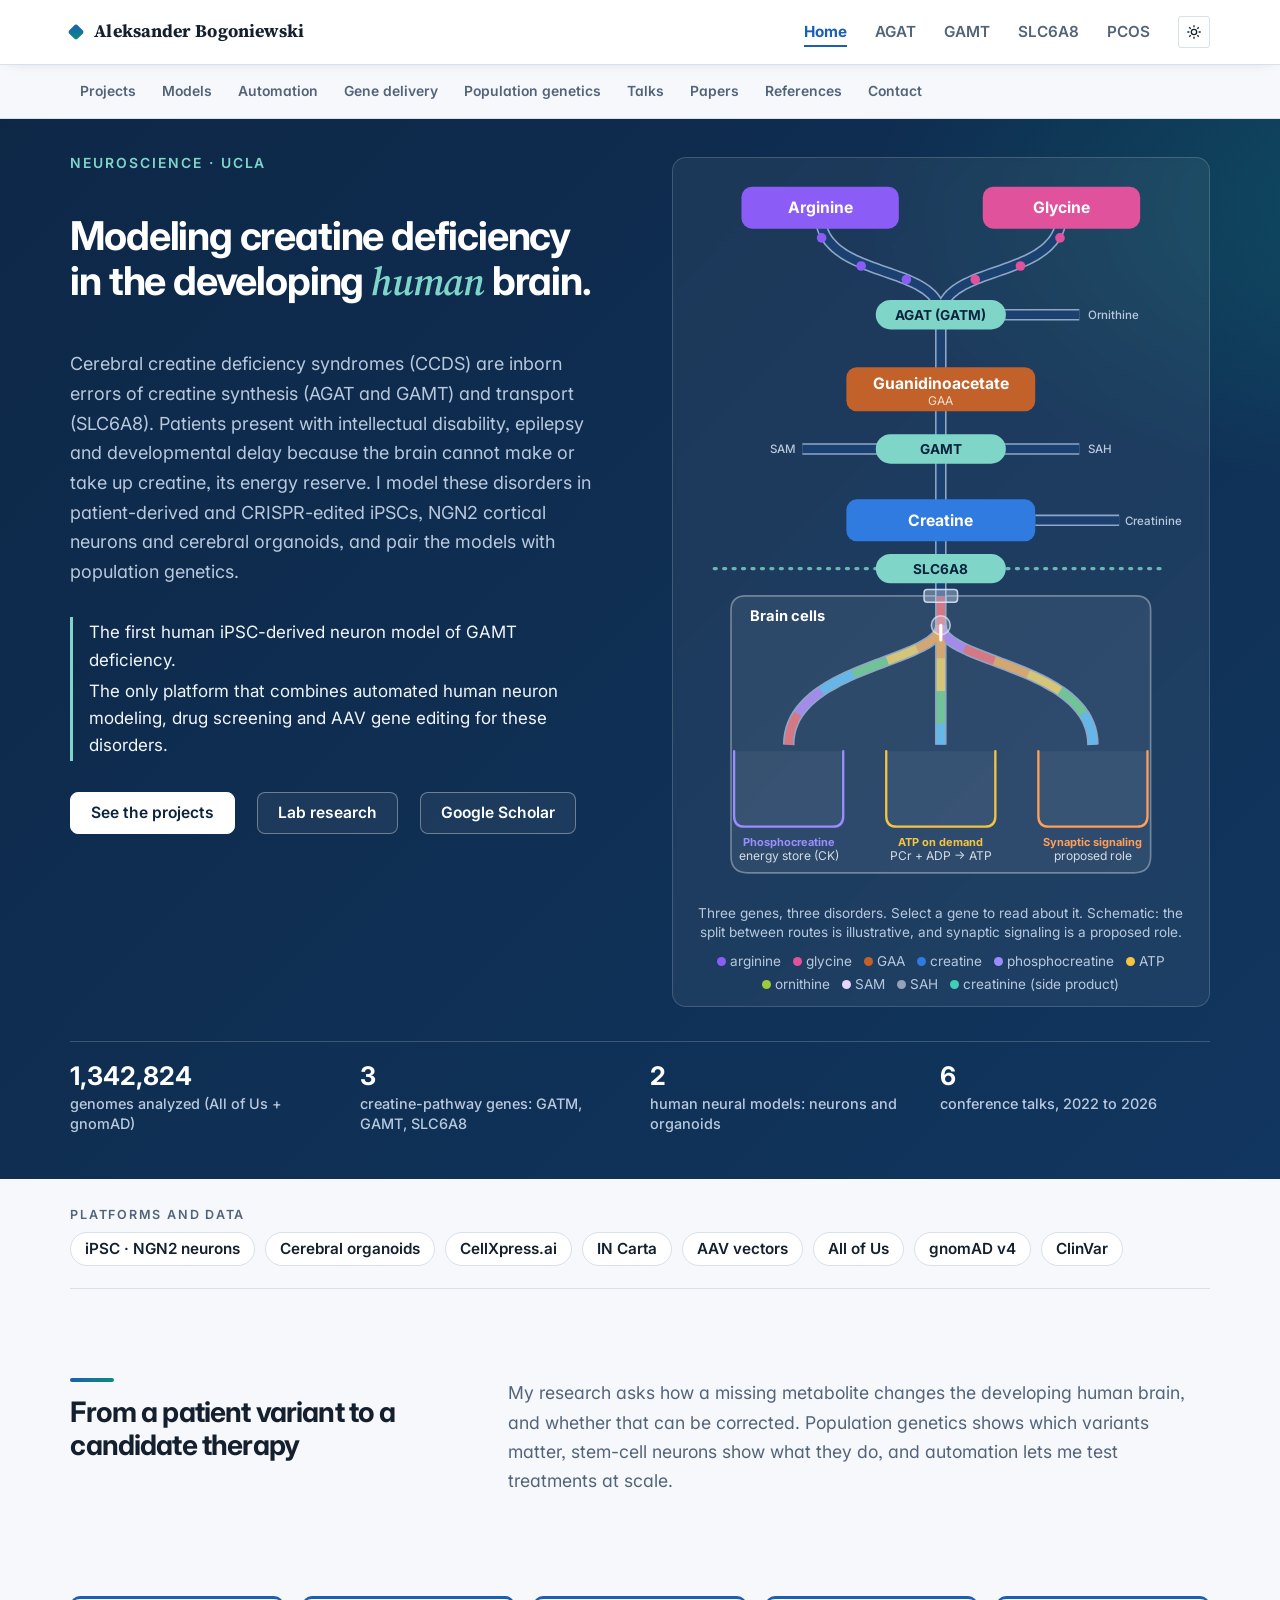
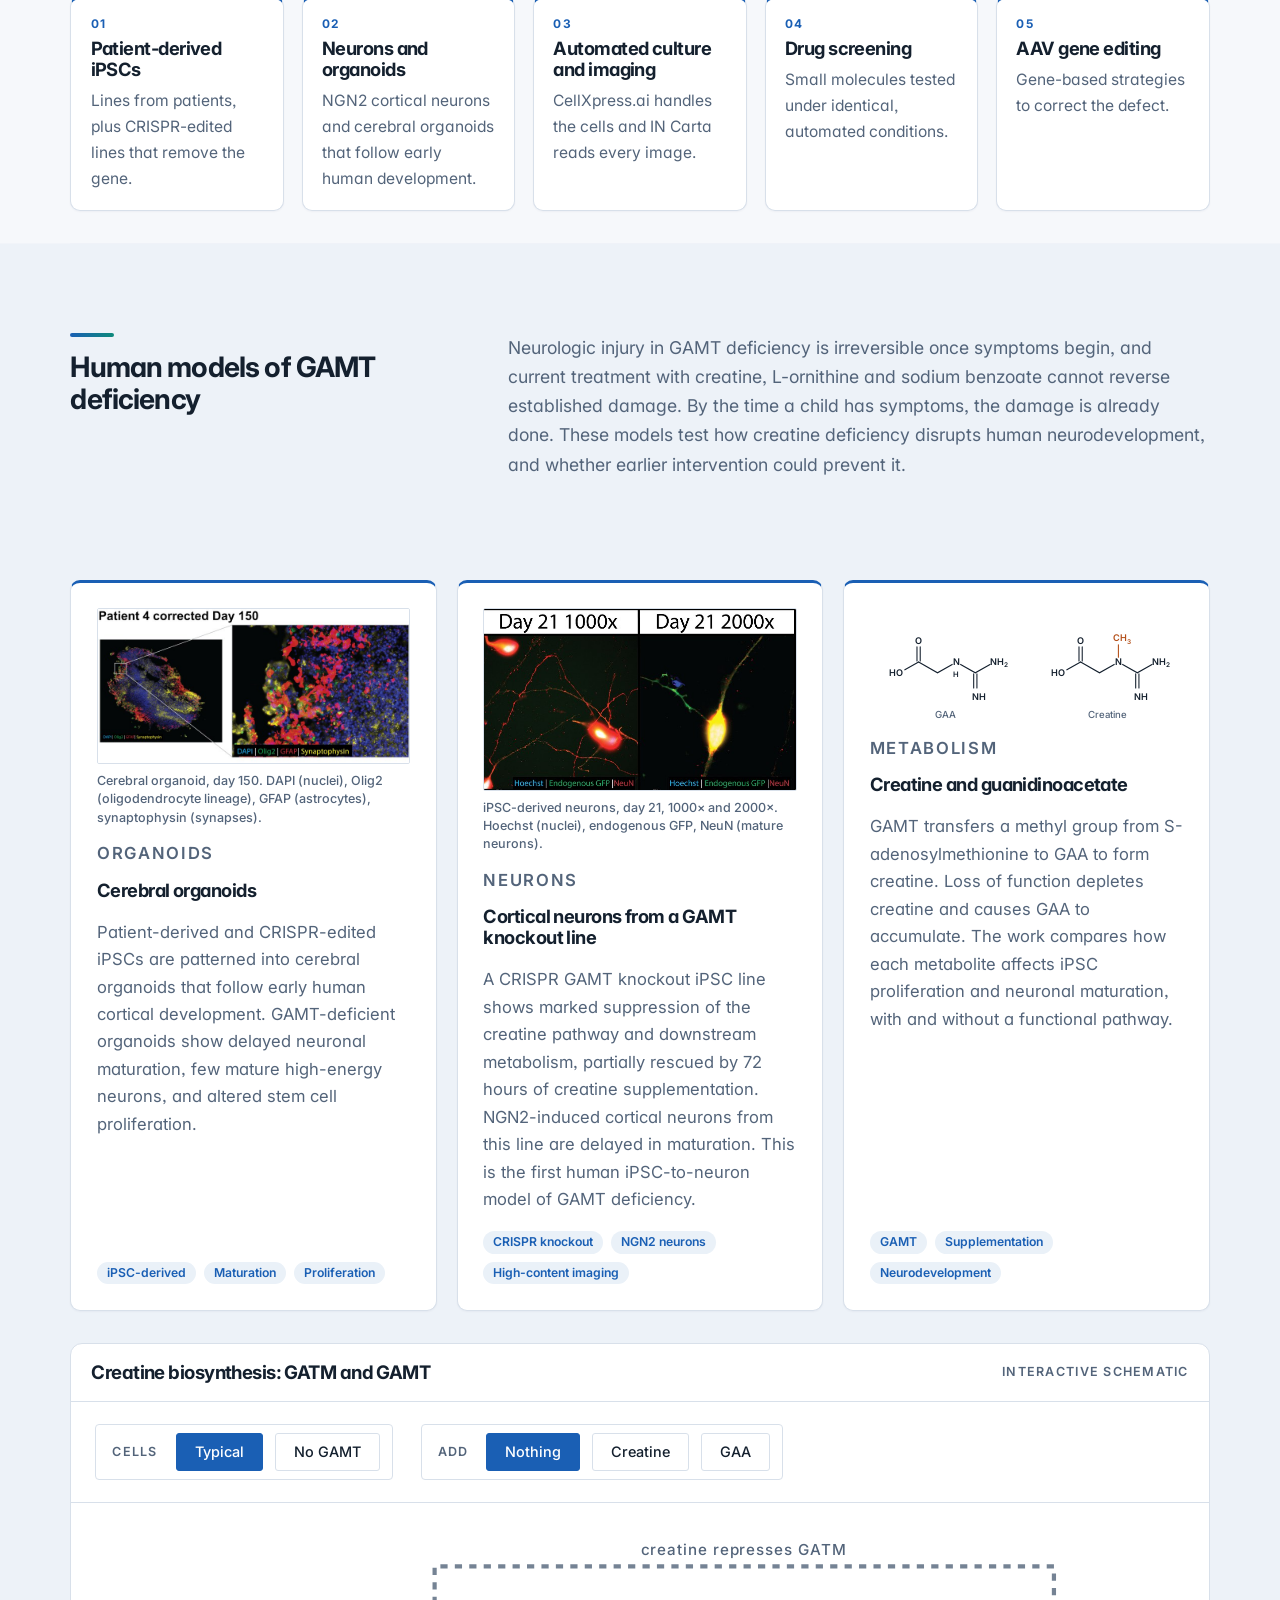
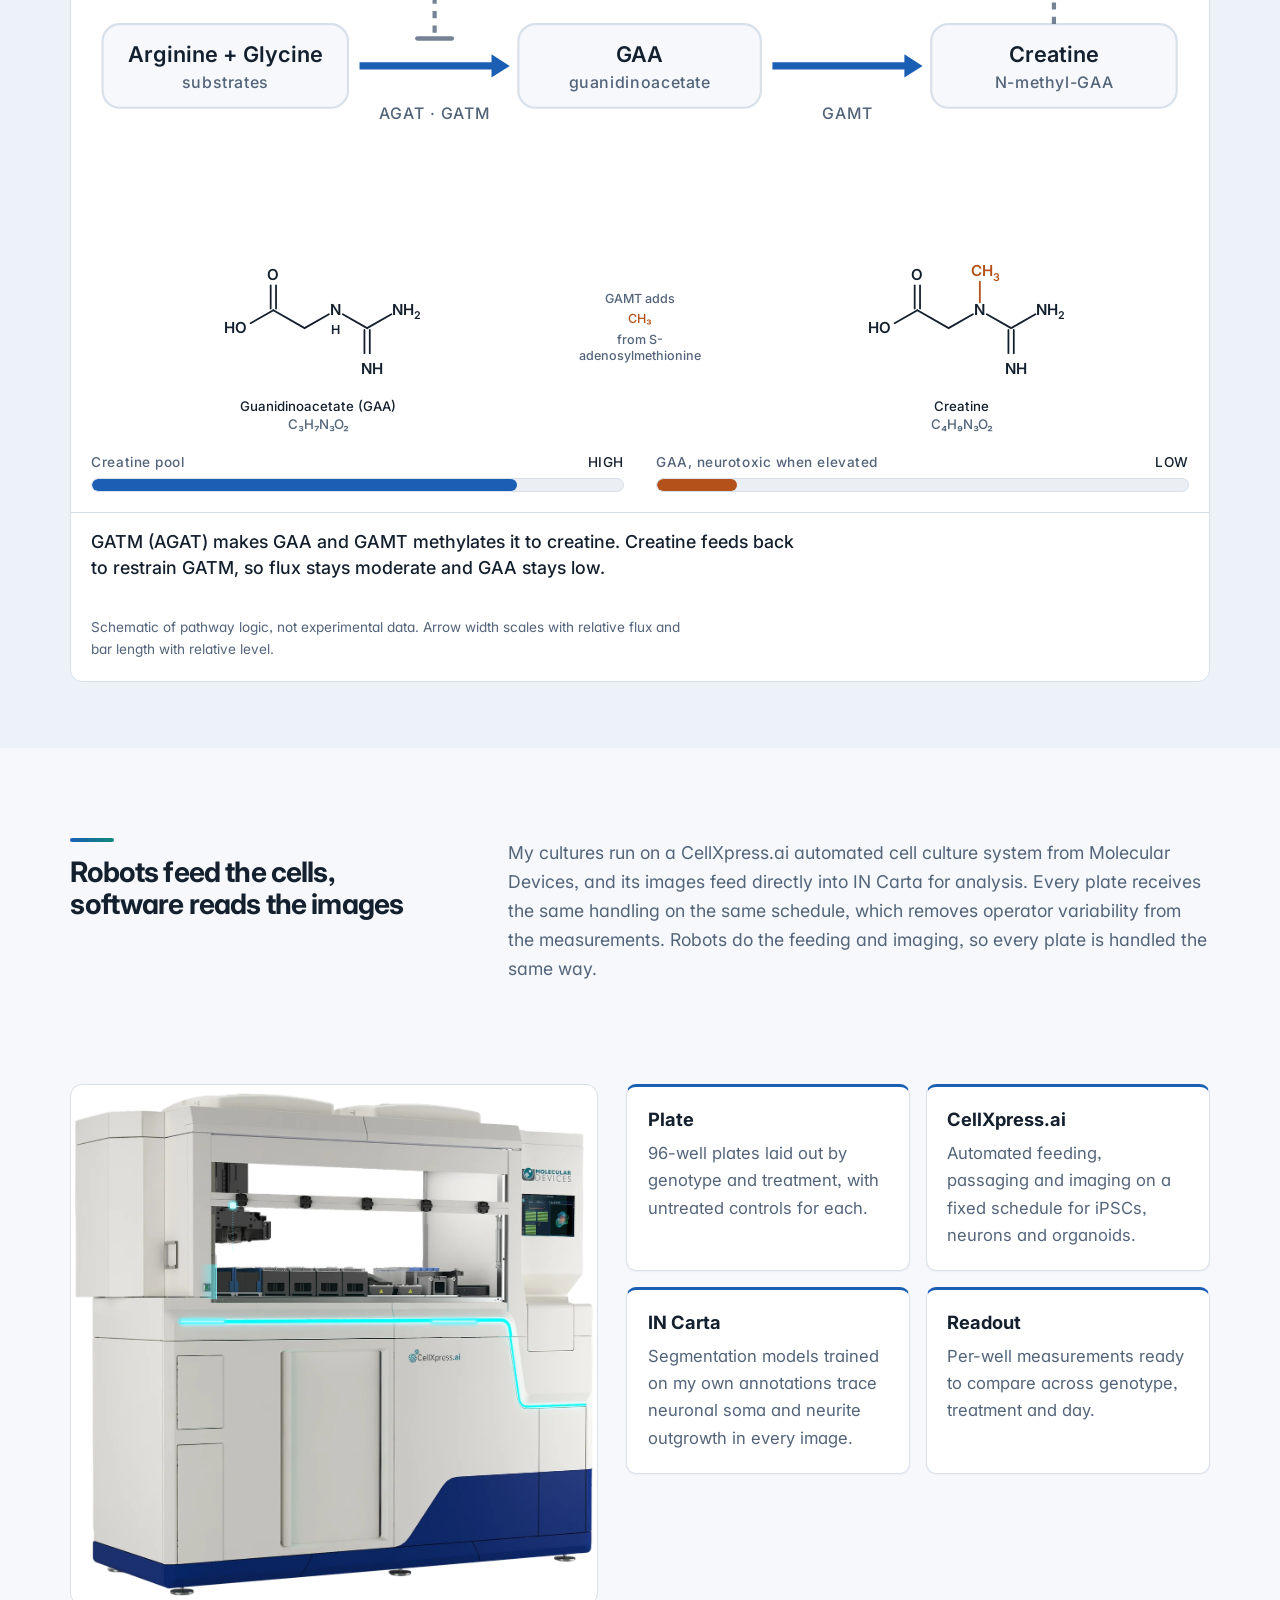
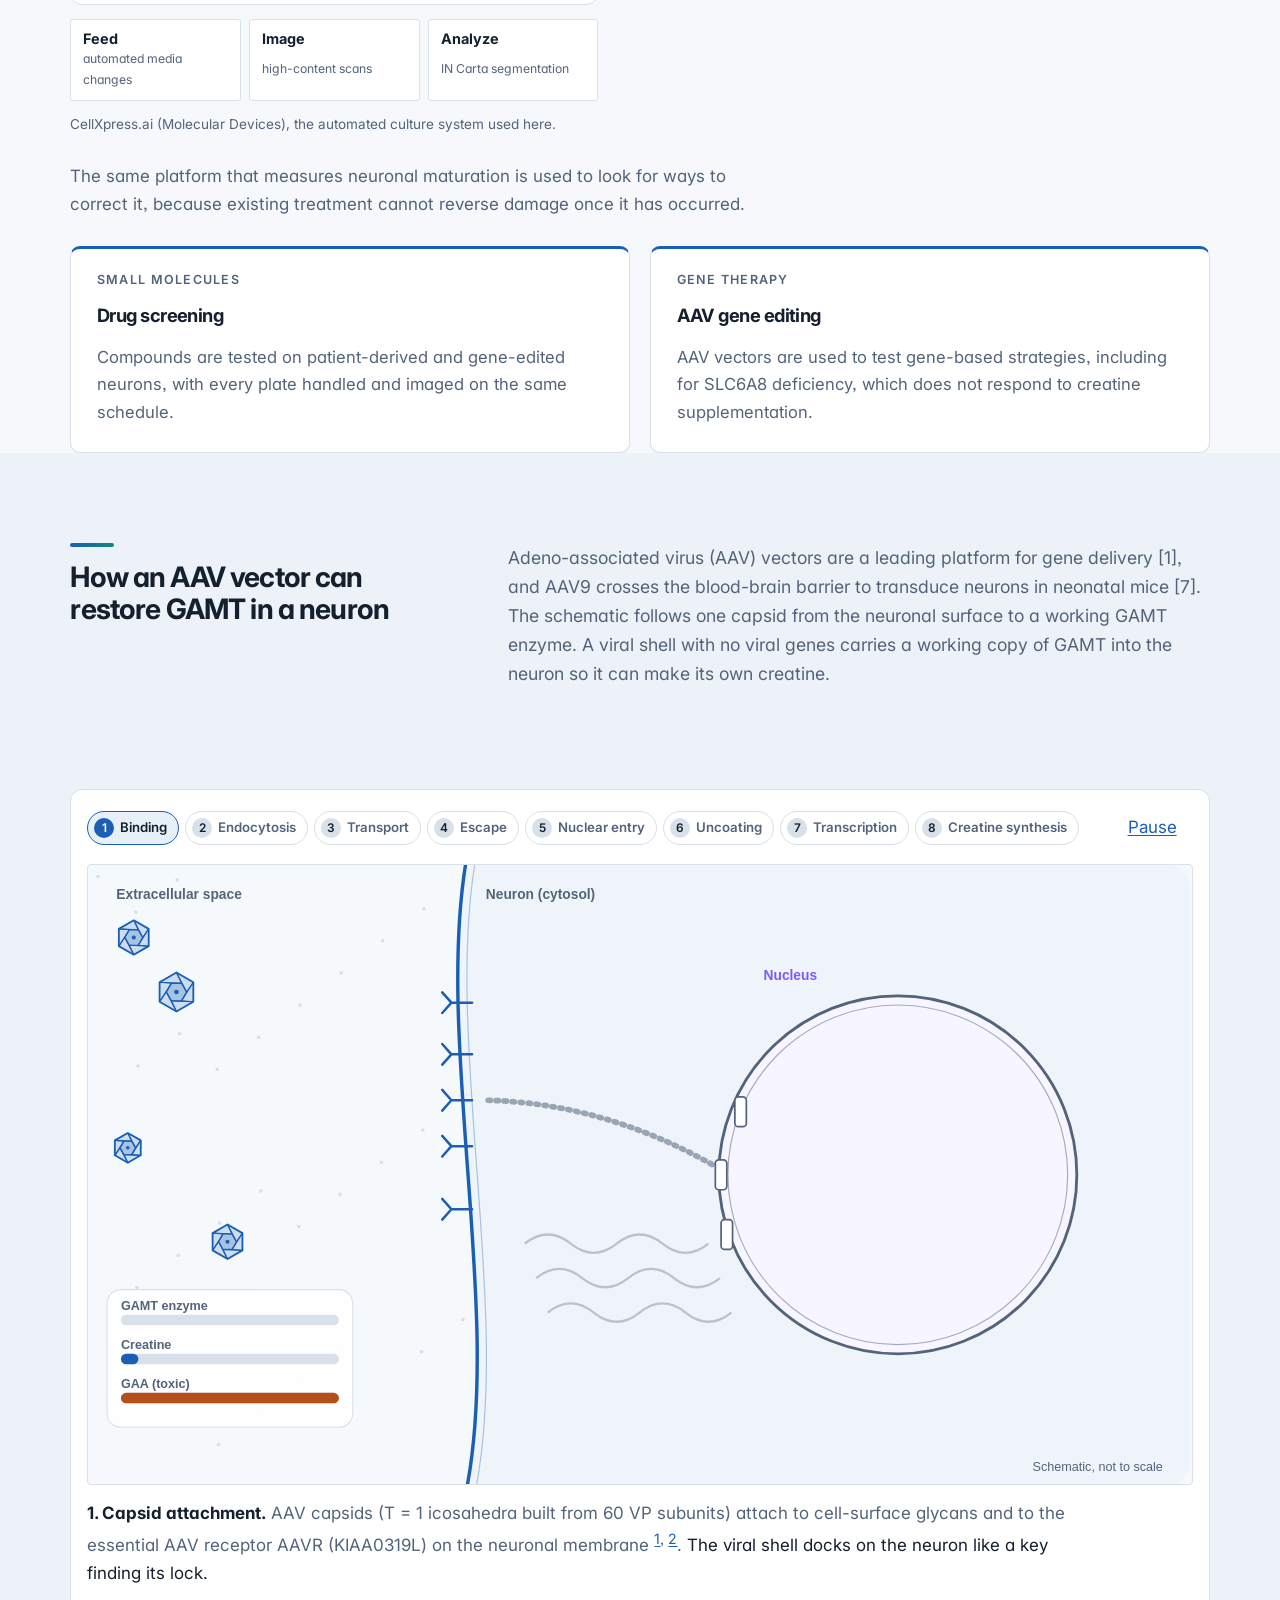
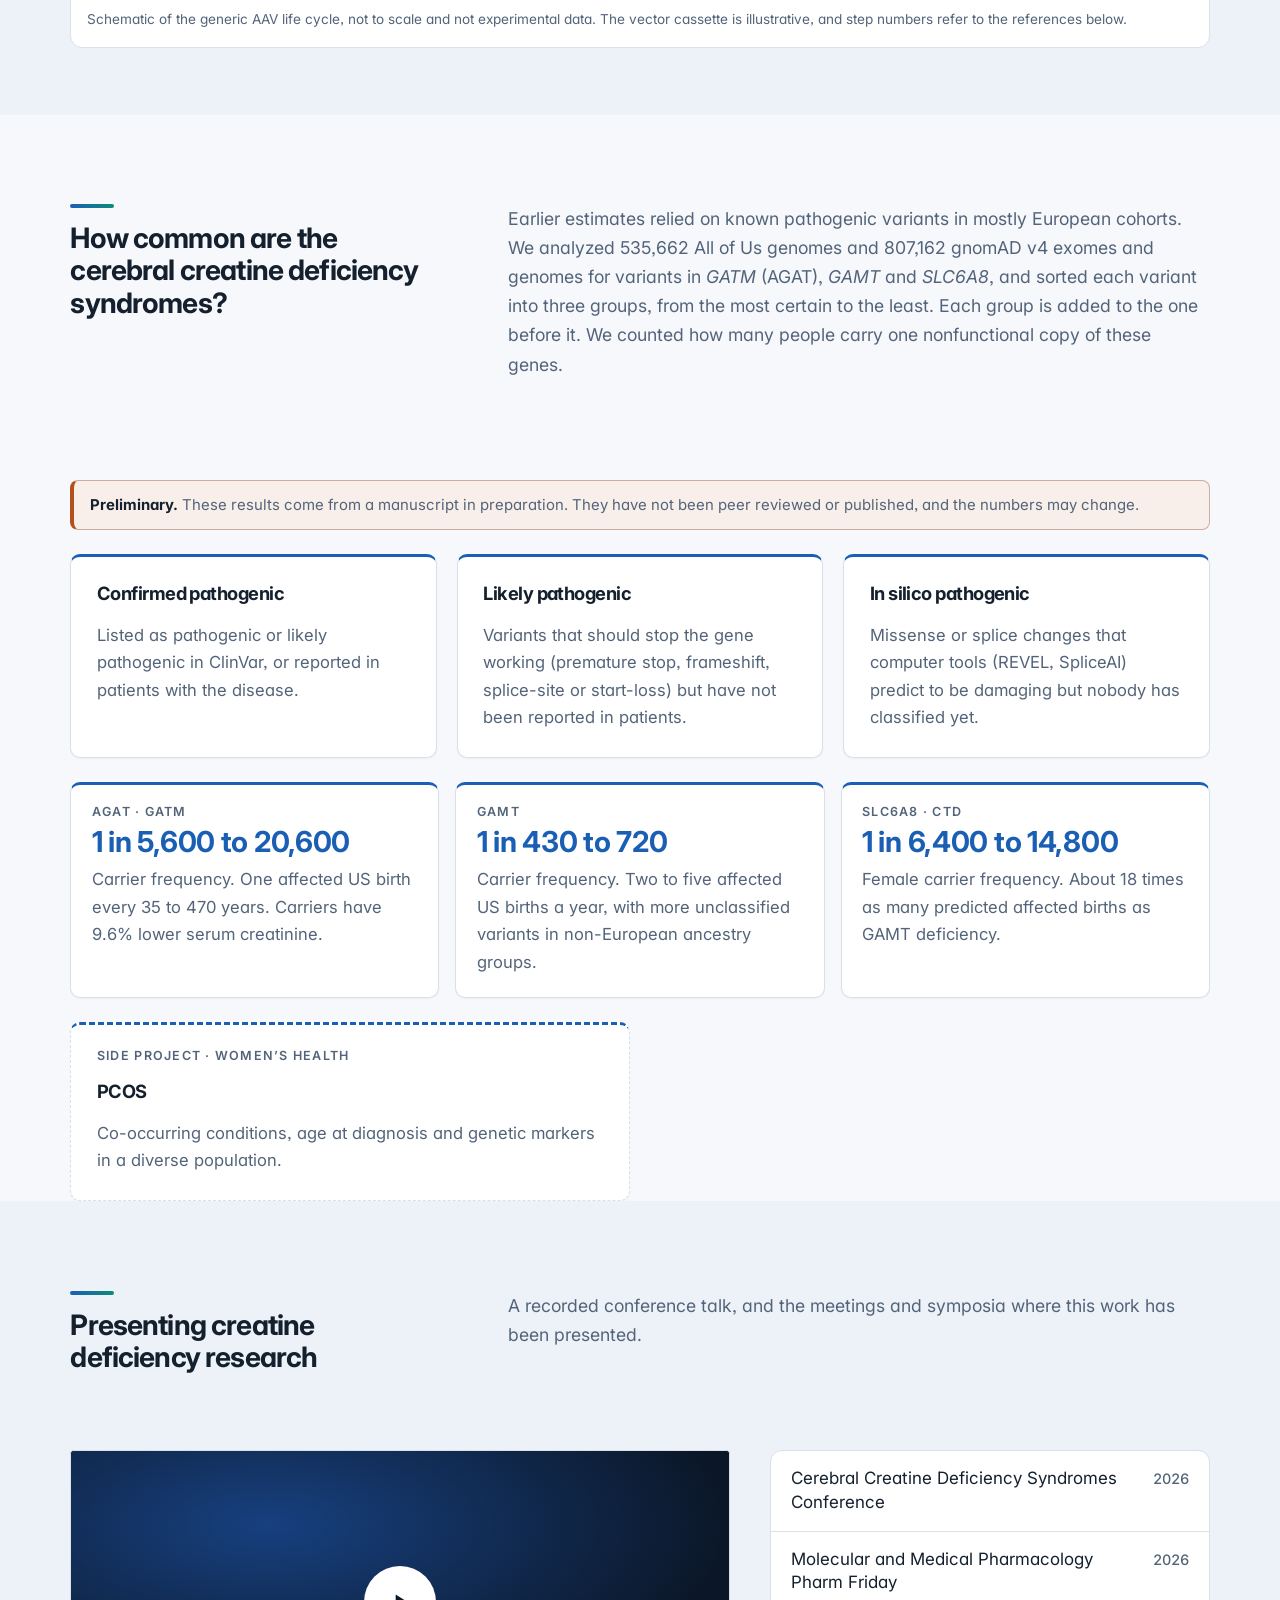
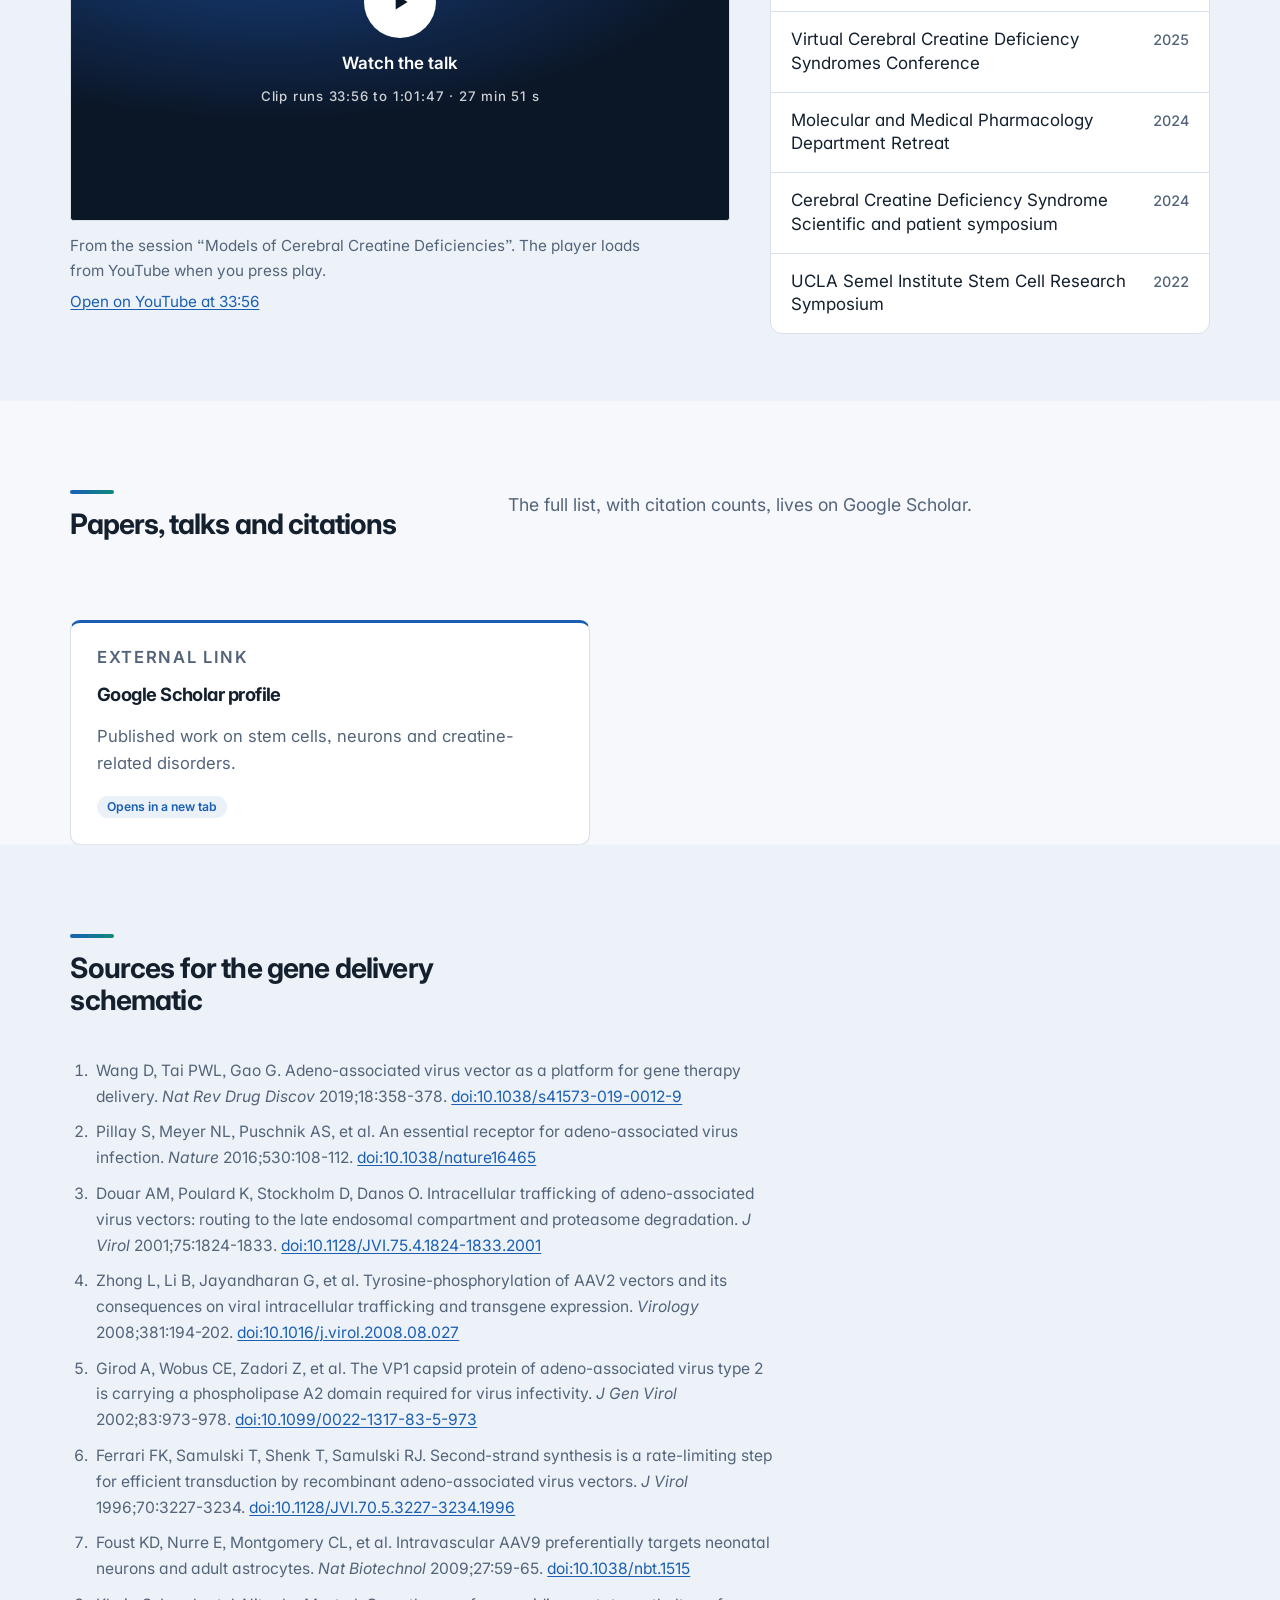
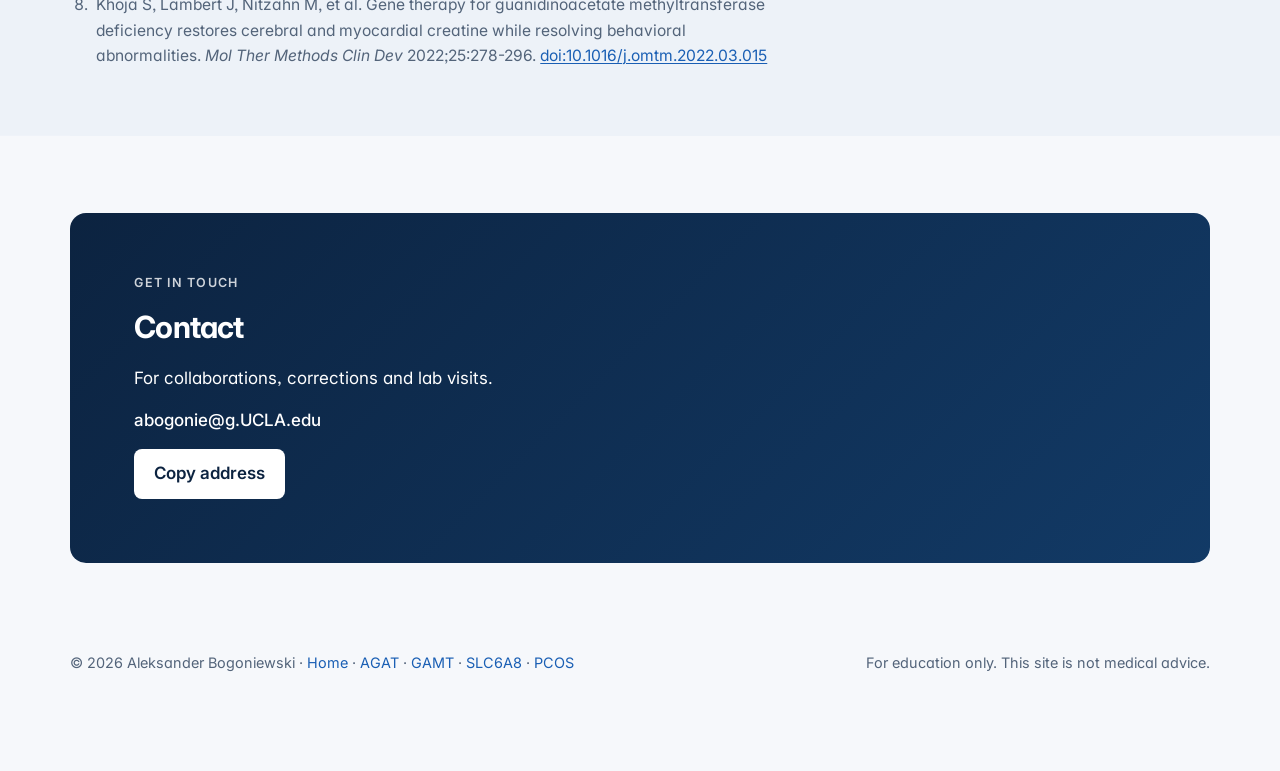
==== commit e3b93dfd: "Arginine and glycine tubes join under the AGAT enzyme Co-Authored-By: Claude Sonnet 5.5 <noreply@ant" ====
--- a/index.html
+++ b/index.html
@@ -12,7 +12,7 @@
 <link rel="preconnect" href="https://fonts.googleapis.com">
 <link rel="preconnect" href="https://fonts.gstatic.com" crossorigin>
 <link rel="stylesheet" href="https://fonts.googleapis.com/css2?family=Inter:wght@400;500;600;700&family=Source+Serif+4:ital,opsz,wght@0,8..60,400;0,8..60,600;0,8..60,700;1,8..60,400&display=swap">
-<link rel="stylesheet" href="style.css?v=20261028a">
+<link rel="stylesheet" href="style.css?v=20261028b">
 </head>
 <body><svg width="0" height="0" style="position:absolute" aria-hidden="true" focusable="false">
   <defs>
@@ -87,7 +87,7 @@
         <path class="fg-mem" d="M24 378 H456"/>
         <path class="fg-cell" d="M40 418 Q40 404 54 404 H426 Q440 404 440 418 V652 Q440 668 424 668 H56 Q40 668 40 652 Z"/>
         <text x="58" y="428" class="fg-n" style="font-size:14px">Brain cells</text>
-        <g class="hx" aria-hidden="true"><path d="M125.0 40.0 L125.2 43.2 L125.8 46.2 L126.8 49.0 L128.2 51.7 L129.9 54.2 L132.0 56.5 L134.3 58.7 L137.0 60.7 L139.8 62.6 L143.0 64.4 L146.3 66.1 L149.8 67.7 L153.5 69.2 L157.4 70.6 L161.4 71.9 L165.5 73.2 L169.7 74.4 L173.9 75.5 L178.2 76.7 L182.5 77.8 L186.8 78.8 L191.1 79.9 L195.3 81.0 L199.5 82.0 L203.6 83.1 L207.6 84.3 L211.5 85.4 L215.2 86.6 L218.7 87.9 L222.0 89.2 L225.2 90.6 L228.0 92.1 L230.7 93.7 L233.0 95.3 L235.1 97.1 L236.8 99.0 L238.2 101.1 L239.2 103.2 L239.8 105.5 L240.0 108.0" class="hx-o"/><path d="M355.0 40.0 L354.8 43.2 L354.2 46.2 L353.2 49.0 L351.8 51.7 L350.1 54.2 L348.0 56.5 L345.7 58.7 L343.0 60.7 L340.2 62.6 L337.0 64.4 L333.7 66.1 L330.2 67.7 L326.5 69.2 L322.6 70.6 L318.6 71.9 L314.5 73.2 L310.3 74.4 L306.1 75.5 L301.8 76.7 L297.5 77.8 L293.2 78.8 L288.9 79.9 L284.7 81.0 L280.5 82.0 L276.4 83.1 L272.4 84.3 L268.5 85.4 L264.8 86.6 L261.3 87.9 L258.0 89.2 L254.8 90.6 L252.0 92.1 L249.3 93.7 L247.0 95.3 L244.9 97.1 L243.2 99.0 L241.8 101.1 L240.8 103.2 L240.2 105.5 L240.0 108.0" class="hx-o"/><path d="M240.0 108.0 L240.0 111.0 L240.0 114.0 L240.0 117.1 L240.0 120.1 L240.0 123.1 L240.0 126.1 L240.0 129.1 L240.0 132.2 L240.0 135.2 L240.0 138.2 L240.0 141.2 L240.0 144.2 L240.0 147.3 L240.0 150.3 L240.0 153.3 L240.0 156.3 L240.0 159.3 L240.0 162.4 L240.0 165.4 L240.0 168.4 L240.0 171.4 L240.0 174.4 L240.0 177.5 L240.0 180.5 L240.0 183.5 L240.0 186.5 L240.0 189.5 L240.0 192.6 L240.0 195.6 L240.0 198.6 L240.0 201.6 L240.0 204.6 L240.0 207.7 L240.0 210.7 L240.0 213.7 L240.0 216.7 L240.0 219.7 L240.0 222.8 L240.0 225.8 L240.0 228.8 L240.0 231.8 L240.0 234.8 L240.0 237.9 L240.0 240.9 L240.0 243.9 L240.0 246.9 L240.0 249.9 L240.0 253.0 L240.0 256.0 L240.0 259.0 L240.0 262.0 L240.0 265.0 L240.0 268.1 L240.0 271.1 L240.0 274.1 L240.0 277.1 L240.0 280.1 L240.0 283.2 L240.0 286.2 L240.0 289.2 L240.0 292.2 L240.0 295.2 L240.0 298.3 L240.0 301.3 L240.0 304.3 L240.0 307.3 L240.0 310.3 L240.0 313.4 L240.0 316.4 L240.0 319.4 L240.0 322.4 L240.0 325.4 L240.0 328.5 L240.0 331.5 L240.0 334.5 L240.0 337.5 L240.0 340.5 L240.0 343.6 L240.0 346.6 L240.0 349.6 L240.0 352.6 L240.0 355.6 L240.0 358.7 L240.0 361.7 L240.0 364.7 L240.0 367.7 L240.0 370.7 L240.0 373.8 L240.0 376.8 L240.0 379.8 L240.0 382.8 L240.0 385.8 L240.0 388.9 L240.0 391.9 L240.0 394.9 L240.0 397.9 L240.0 400.9 L240.0 404.0 L240.0 407.0 L240.0 410.0" class="hx-o"/><path d="M290.0 136.0 L294.1 136.0 L298.2 136.0 L302.3 136.0 L306.4 136.0 L310.5 136.0 L314.6 136.0 L318.7 136.0 L322.8 136.0 L326.9 136.0 L331.0 136.0 L335.1 136.0 L339.2 136.0 L343.3 136.0 L347.4 136.0 L351.5 136.0 L355.6 136.0 L359.7 136.0 L363.8 136.0 L367.9 136.0 L372.0 136.0" class="hx-o"/><path d="M108.0 264.0 L112.1 264.0 L116.2 264.0 L120.3 264.0 L124.4 264.0 L128.5 264.0 L132.6 264.0 L136.7 264.0 L140.8 264.0 L144.9 264.0 L149.0 264.0 L153.1 264.0 L157.2 264.0 L161.3 264.0 L165.4 264.0 L169.5 264.0 L173.6 264.0 L177.7 264.0 L181.8 264.0 L185.9 264.0 L190.0 264.0" class="hx-o"/><path d="M290.0 264.0 L294.1 264.0 L298.2 264.0 L302.3 264.0 L306.4 264.0 L310.5 264.0 L314.6 264.0 L318.7 264.0 L322.8 264.0 L326.9 264.0 L331.0 264.0 L335.1 264.0 L339.2 264.0 L343.3 264.0 L347.4 264.0 L351.5 264.0 L355.6 264.0 L359.7 264.0 L363.8 264.0 L367.9 264.0 L372.0 264.0" class="hx-o"/><path d="M330.0 332.0 L334.0 332.0 L338.0 332.0 L342.0 332.0 L346.0 332.0 L350.0 332.0 L354.0 332.0 L358.0 332.0 L362.0 332.0 L366.0 332.0 L370.0 332.0 L374.0 332.0 L378.0 332.0 L382.0 332.0 L386.0 332.0 L390.0 332.0 L394.0 332.0 L398.0 332.0 L402.0 332.0 L406.0 332.0 L410.0 332.0" class="hx-o"/><path d="M240.0 404.0 L240.0 406.8 L240.0 409.6 L240.0 412.4 L240.0 415.2 L240.0 418.0 L240.0 420.8 L240.0 423.6 L240.0 426.4 L240.0 429.2 L240.0 432.0" class="hx-o"/><path d="M240.0 432.0 L239.7 434.6 L238.9 437.2 L237.7 439.6 L235.9 441.9 L233.8 444.1 L231.2 446.3 L228.2 448.4 L224.9 450.4 L221.3 452.4 L217.3 454.3 L213.1 456.2 L208.7 458.1 L204.0 460.0 L199.1 461.9 L194.1 463.9 L189.0 465.8 L183.7 467.8 L178.3 469.8 L172.9 471.9 L167.5 474.0 L162.1 476.2 L156.7 478.5 L151.3 480.9 L146.0 483.4 L140.9 486.0 L135.9 488.8 L131.0 491.6 L126.3 494.7 L121.9 497.8 L117.7 501.2 L113.7 504.7 L110.1 508.4 L106.8 512.3 L103.8 516.4 L101.2 520.8 L99.1 525.3 L97.3 530.1 L96.1 535.1 L95.3 540.4 L95.0 546.0" class="hx-o"/><path d="M240.0 432.0 L240.0 434.9 L240.0 437.7 L240.0 440.6 L240.0 443.4 L240.0 446.2 L240.0 449.1 L240.0 451.9 L240.0 454.8 L240.0 457.6 L240.0 460.5 L240.0 463.4 L240.0 466.2 L240.0 469.1 L240.0 471.9 L240.0 474.8 L240.0 477.6 L240.0 480.4 L240.0 483.3 L240.0 486.1 L240.0 489.0 L240.0 491.9 L240.0 494.7 L240.0 497.6 L240.0 500.4 L240.0 503.2 L240.0 506.1 L240.0 508.9 L240.0 511.8 L240.0 514.6 L240.0 517.5 L240.0 520.4 L240.0 523.2 L240.0 526.0 L240.0 528.9 L240.0 531.8 L240.0 534.6 L240.0 537.5 L240.0 540.3 L240.0 543.1 L240.0 546.0" class="hx-o"/><path d="M240.0 432.0 L240.3 434.6 L241.1 437.2 L242.3 439.6 L244.1 441.9 L246.2 444.1 L248.8 446.3 L251.8 448.4 L255.1 450.4 L258.7 452.4 L262.7 454.3 L266.9 456.2 L271.3 458.1 L276.0 460.0 L280.9 461.9 L285.9 463.9 L291.0 465.8 L296.3 467.8 L301.7 469.8 L307.1 471.9 L312.5 474.0 L317.9 476.2 L323.3 478.5 L328.7 480.9 L334.0 483.4 L339.1 486.0 L344.1 488.8 L349.0 491.6 L353.7 494.7 L358.1 497.8 L362.3 501.2 L366.3 504.7 L369.9 508.4 L373.2 512.3 L376.2 516.4 L378.8 520.8 L380.9 525.3 L382.7 530.1 L383.9 535.1 L384.7 540.4 L385.0 546.0" class="hx-o"/><path d="M125.0 40.0 L125.2 43.2 L125.8 46.2 L126.8 49.0 L128.2 51.7 L129.9 54.2 L132.0 56.5 L134.3 58.7 L137.0 60.7 L139.8 62.6 L143.0 64.4 L146.3 66.1 L149.8 67.7 L153.5 69.2 L157.4 70.6 L161.4 71.9 L165.5 73.2 L169.7 74.4 L173.9 75.5 L178.2 76.7 L182.5 77.8 L186.8 78.8 L191.1 79.9 L195.3 81.0 L199.5 82.0 L203.6 83.1 L207.6 84.3 L211.5 85.4 L215.2 86.6 L218.7 87.9 L222.0 89.2 L225.2 90.6 L228.0 92.1 L230.7 93.7 L233.0 95.3 L235.1 97.1 L236.8 99.0 L238.2 101.1 L239.2 103.2 L239.8 105.5 L240.0 108.0" class="hx-i clr" stroke="#1b4170"/><path d="M355.0 40.0 L354.8 43.2 L354.2 46.2 L353.2 49.0 L351.8 51.7 L350.1 54.2 L348.0 56.5 L345.7 58.7 L343.0 60.7 L340.2 62.6 L337.0 64.4 L333.7 66.1 L330.2 67.7 L326.5 69.2 L322.6 70.6 L318.6 71.9 L314.5 73.2 L310.3 74.4 L306.1 75.5 L301.8 76.7 L297.5 77.8 L293.2 78.8 L288.9 79.9 L284.7 81.0 L280.5 82.0 L276.4 83.1 L272.4 84.3 L268.5 85.4 L264.8 86.6 L261.3 87.9 L258.0 89.2 L254.8 90.6 L252.0 92.1 L249.3 93.7 L247.0 95.3 L244.9 97.1 L243.2 99.0 L241.8 101.1 L240.8 103.2 L240.2 105.5 L240.0 108.0" class="hx-i clr" stroke="#1b4170"/><path d="M240.0 108.0 L240.0 111.0 L240.0 114.0 L240.0 117.1 L240.0 120.1 L240.0 123.1 L240.0 126.1 L240.0 129.1 L240.0 132.2 L240.0 135.2 L240.0 138.2 L240.0 141.2 L240.0 144.2 L240.0 147.3 L240.0 150.3 L240.0 153.3 L240.0 156.3 L240.0 159.3 L240.0 162.4 L240.0 165.4 L240.0 168.4 L240.0 171.4 L240.0 174.4 L240.0 177.5 L240.0 180.5 L240.0 183.5 L240.0 186.5 L240.0 189.5 L240.0 192.6 L240.0 195.6 L240.0 198.6 L240.0 201.6 L240.0 204.6 L240.0 207.7 L240.0 210.7 L240.0 213.7 L240.0 216.7 L240.0 219.7 L240.0 222.8 L240.0 225.8 L240.0 228.8 L240.0 231.8 L240.0 234.8 L240.0 237.9 L240.0 240.9 L240.0 243.9 L240.0 246.9 L240.0 249.9 L240.0 253.0 L240.0 256.0 L240.0 259.0 L240.0 262.0 L240.0 265.0 L240.0 268.1 L240.0 271.1 L240.0 274.1 L240.0 277.1 L240.0 280.1 L240.0 283.2 L240.0 286.2 L240.0 289.2 L240.0 292.2 L240.0 295.2 L240.0 298.3 L240.0 301.3 L240.0 304.3 L240.0 307.3 L240.0 310.3 L240.0 313.4 L240.0 316.4 L240.0 319.4 L240.0 322.4 L240.0 325.4 L240.0 328.5 L240.0 331.5 L240.0 334.5 L240.0 337.5 L240.0 340.5 L240.0 343.6 L240.0 346.6 L240.0 349.6 L240.0 352.6 L240.0 355.6 L240.0 358.7 L240.0 361.7 L240.0 364.7 L240.0 367.7 L240.0 370.7 L240.0 373.8 L240.0 376.8 L240.0 379.8 L240.0 382.8 L240.0 385.8 L240.0 388.9 L240.0 391.9 L240.0 394.9 L240.0 397.9 L240.0 400.9 L240.0 404.0 L240.0 407.0 L240.0 410.0" class="hx-i clr" stroke="#1b4170"/><path d="M290.0 136.0 L294.1 136.0 L298.2 136.0 L302.3 136.0 L306.4 136.0 L310.5 136.0 L314.6 136.0 L318.7 136.0 L322.8 136.0 L326.9 136.0 L331.0 136.0 L335.1 136.0 L339.2 136.0 L343.3 136.0 L347.4 136.0 L351.5 136.0 L355.6 136.0 L359.7 136.0 L363.8 136.0 L367.9 136.0 L372.0 136.0" class="hx-i clr" stroke="#1b4170"/><path d="M108.0 264.0 L112.1 264.0 L116.2 264.0 L120.3 264.0 L124.4 264.0 L128.5 264.0 L132.6 264.0 L136.7 264.0 L140.8 264.0 L144.9 264.0 L149.0 264.0 L153.1 264.0 L157.2 264.0 L161.3 264.0 L165.4 264.0 L169.5 264.0 L173.6 264.0 L177.7 264.0 L181.8 264.0 L185.9 264.0 L190.0 264.0" class="hx-i clr" stroke="#1b4170"/><path d="M290.0 264.0 L294.1 264.0 L298.2 264.0 L302.3 264.0 L306.4 264.0 L310.5 264.0 L314.6 264.0 L318.7 264.0 L322.8 264.0 L326.9 264.0 L331.0 264.0 L335.1 264.0 L339.2 264.0 L343.3 264.0 L347.4 264.0 L351.5 264.0 L355.6 264.0 L359.7 264.0 L363.8 264.0 L367.9 264.0 L372.0 264.0" class="hx-i clr" stroke="#1b4170"/><path d="M330.0 332.0 L334.0 332.0 L338.0 332.0 L342.0 332.0 L346.0 332.0 L350.0 332.0 L354.0 332.0 L358.0 332.0 L362.0 332.0 L366.0 332.0 L370.0 332.0 L374.0 332.0 L378.0 332.0 L382.0 332.0 L386.0 332.0 L390.0 332.0 L394.0 332.0 L398.0 332.0 L402.0 332.0 L406.0 332.0 L410.0 332.0" class="hx-i clr" stroke="#1b4170"/><path d="M240.0 404.0 L240.0 406.8 L240.0 409.6 L240.0 412.4 L240.0 415.2 L240.0 418.0 L240.0 420.8 L240.0 423.6 L240.0 426.4 L240.0 429.2 L240.0 432.0" class="hx-i" stroke="#ff5c5c"/><path d="M240.0 432.0 L239.7 434.6 L238.9 437.2 L237.7 439.6 L235.9 441.9 L233.8 444.1 L231.2 446.3 L228.2 448.4 L224.9 450.4 L221.3 452.4 L217.3 454.3" class="hx-i" stroke="#ffa63d"/><path d="M217.3 454.3 L213.1 456.2 L208.7 458.1 L204.0 460.0 L199.1 461.9 L194.1 463.9 L189.0 465.8" class="hx-i" stroke="#ffd84a"/><path d="M189.0 465.8 L183.7 467.8 L178.3 469.8 L172.9 471.9 L167.5 474.0 L162.1 476.2 L156.7 478.5" class="hx-i" stroke="#5ed67a"/><path d="M156.7 478.5 L151.3 480.9 L146.0 483.4 L140.9 486.0 L135.9 488.8 L131.0 491.6 L126.3 494.7" class="hx-i" stroke="#4ac3ff"/><path d="M126.3 494.7 L121.9 497.8 L117.7 501.2 L113.7 504.7 L110.1 508.4 L106.8 512.3 L103.8 516.4" class="hx-i" stroke="#b07cff"/><path d="M103.8 516.4 L101.2 520.8 L99.1 525.3 L97.3 530.1 L96.1 535.1 L95.3 540.4 L95.0 546.0" class="hx-i" stroke="#ff5c5c"/><path d="M240.0 432.0 L240.0 434.9 L240.0 437.7 L240.0 440.6 L240.0 443.4 L240.0 446.2 L240.0 449.1 L240.0 451.9 L240.0 454.8 L240.0 457.6 L240.0 460.5 L240.0 463.4" class="hx-i" stroke="#ffa63d"/><path d="M240.0 463.4 L240.0 466.2 L240.0 469.1 L240.0 471.9 L240.0 474.8 L240.0 477.6 L240.0 480.4 L240.0 483.3 L240.0 486.1 L240.0 489.0 L240.0 491.9 L240.0 494.7" class="hx-i" stroke="#ffd84a"/><path d="M240.0 494.7 L240.0 497.6 L240.0 500.4 L240.0 503.2 L240.0 506.1 L240.0 508.9 L240.0 511.8 L240.0 514.6 L240.0 517.5 L240.0 520.4 L240.0 523.2 L240.0 526.0" class="hx-i" stroke="#5ed67a"/><path d="M240.0 526.0 L240.0 528.9 L240.0 531.8 L240.0 534.6 L240.0 537.5 L240.0 540.3 L240.0 543.1 L240.0 546.0" class="hx-i" stroke="#4ac3ff"/><path d="M240.0 432.0 L240.3 434.6 L241.1 437.2 L242.3 439.6 L244.1 441.9 L246.2 444.1 L248.8 446.3 L251.8 448.4 L255.1 450.4 L258.7 452.4 L262.7 454.3" class="hx-i" stroke="#b07cff"/><path d="M262.7 454.3 L266.9 456.2 L271.3 458.1 L276.0 460.0 L280.9 461.9 L285.9 463.9 L291.0 465.8" class="hx-i" stroke="#ff5c5c"/><path d="M291.0 465.8 L296.3 467.8 L301.7 469.8 L307.1 471.9 L312.5 474.0 L317.9 476.2 L323.3 478.5" class="hx-i" stroke="#ffa63d"/><path d="M323.3 478.5 L328.7 480.9 L334.0 483.4 L339.1 486.0 L344.1 488.8 L349.0 491.6 L353.7 494.7" class="hx-i" stroke="#ffd84a"/><path d="M353.7 494.7 L358.1 497.8 L362.3 501.2 L366.3 504.7 L369.9 508.4 L373.2 512.3 L376.2 516.4" class="hx-i" stroke="#5ed67a"/><path d="M376.2 516.4 L378.8 520.8 L380.9 525.3 L382.7 530.1 L383.9 535.1 L384.7 540.4 L385.0 546.0" class="hx-i" stroke="#4ac3ff"/><circle cx="240" cy="432" r="9" class="hx-hub"/><line id="gate0" x1="240" y1="432" x2="240" y2="446" class="hx-gate"/></g>
+        <g class="hx" aria-hidden="true"><path d="M125.0 40.0 L125.2 44.6 L125.8 49.0 L126.8 53.1 L128.2 56.9 L129.9 60.5 L132.0 63.8 L134.3 66.9 L137.0 69.8 L139.8 72.5 L143.0 75.0 L146.3 77.4 L149.8 79.6 L153.5 81.6 L157.4 83.6 L161.4 85.4 L165.5 87.2 L169.7 88.8 L173.9 90.4 L178.2 92.0 L182.5 93.5 L186.8 95.0 L191.1 96.5 L195.3 98.0 L199.5 99.5 L203.6 101.0 L207.6 102.6 L211.5 104.3 L215.2 106.0 L218.7 107.8 L222.0 109.8 L225.2 111.8 L228.0 114.0 L230.7 116.3 L233.0 118.8 L235.1 121.5 L236.8 124.3 L238.2 127.4 L239.2 130.7 L239.8 134.2 L240.0 138.0" class="hx-o"/><path d="M355.0 40.0 L354.8 44.6 L354.2 49.0 L353.2 53.1 L351.8 56.9 L350.1 60.5 L348.0 63.8 L345.7 66.9 L343.0 69.8 L340.2 72.5 L337.0 75.0 L333.7 77.4 L330.2 79.6 L326.5 81.6 L322.6 83.6 L318.6 85.4 L314.5 87.2 L310.3 88.8 L306.1 90.4 L301.8 92.0 L297.5 93.5 L293.2 95.0 L288.9 96.5 L284.7 98.0 L280.5 99.5 L276.4 101.0 L272.4 102.6 L268.5 104.3 L264.8 106.0 L261.3 107.8 L258.0 109.8 L254.8 111.8 L252.0 114.0 L249.3 116.3 L247.0 118.8 L244.9 121.5 L243.2 124.3 L241.8 127.4 L240.8 130.7 L240.2 134.2 L240.0 138.0" class="hx-o"/><path d="M240.0 130.0 L240.0 132.8 L240.0 135.6 L240.0 138.4 L240.0 141.2 L240.0 144.0 L240.0 146.8 L240.0 149.6 L240.0 152.4 L240.0 155.2 L240.0 158.0 L240.0 160.8 L240.0 163.6 L240.0 166.4 L240.0 169.2 L240.0 172.0 L240.0 174.8 L240.0 177.6 L240.0 180.4 L240.0 183.2 L240.0 186.0 L240.0 188.8 L240.0 191.6 L240.0 194.4 L240.0 197.2 L240.0 200.0 L240.0 202.8 L240.0 205.6 L240.0 208.4 L240.0 211.2 L240.0 214.0 L240.0 216.8 L240.0 219.6 L240.0 222.4 L240.0 225.2 L240.0 228.0 L240.0 230.8 L240.0 233.6 L240.0 236.4 L240.0 239.2 L240.0 242.0 L240.0 244.8 L240.0 247.6 L240.0 250.4 L240.0 253.2 L240.0 256.0 L240.0 258.8 L240.0 261.6 L240.0 264.4 L240.0 267.2 L240.0 270.0 L240.0 272.8 L240.0 275.6 L240.0 278.4 L240.0 281.2 L240.0 284.0 L240.0 286.8 L240.0 289.6 L240.0 292.4 L240.0 295.2 L240.0 298.0 L240.0 300.8 L240.0 303.6 L240.0 306.4 L240.0 309.2 L240.0 312.0 L240.0 314.8 L240.0 317.6 L240.0 320.4 L240.0 323.2 L240.0 326.0 L240.0 328.8 L240.0 331.6 L240.0 334.4 L240.0 337.2 L240.0 340.0 L240.0 342.8 L240.0 345.6 L240.0 348.4 L240.0 351.2 L240.0 354.0 L240.0 356.8 L240.0 359.6 L240.0 362.4 L240.0 365.2 L240.0 368.0 L240.0 370.8 L240.0 373.6 L240.0 376.4 L240.0 379.2 L240.0 382.0 L240.0 384.8 L240.0 387.6 L240.0 390.4 L240.0 393.2 L240.0 396.0 L240.0 398.8 L240.0 401.6 L240.0 404.4 L240.0 407.2 L240.0 410.0" class="hx-o"/><path d="M290.0 136.0 L294.1 136.0 L298.2 136.0 L302.3 136.0 L306.4 136.0 L310.5 136.0 L314.6 136.0 L318.7 136.0 L322.8 136.0 L326.9 136.0 L331.0 136.0 L335.1 136.0 L339.2 136.0 L343.3 136.0 L347.4 136.0 L351.5 136.0 L355.6 136.0 L359.7 136.0 L363.8 136.0 L367.9 136.0 L372.0 136.0" class="hx-o"/><path d="M108.0 264.0 L112.1 264.0 L116.2 264.0 L120.3 264.0 L124.4 264.0 L128.5 264.0 L132.6 264.0 L136.7 264.0 L140.8 264.0 L144.9 264.0 L149.0 264.0 L153.1 264.0 L157.2 264.0 L161.3 264.0 L165.4 264.0 L169.5 264.0 L173.6 264.0 L177.7 264.0 L181.8 264.0 L185.9 264.0 L190.0 264.0" class="hx-o"/><path d="M290.0 264.0 L294.1 264.0 L298.2 264.0 L302.3 264.0 L306.4 264.0 L310.5 264.0 L314.6 264.0 L318.7 264.0 L322.8 264.0 L326.9 264.0 L331.0 264.0 L335.1 264.0 L339.2 264.0 L343.3 264.0 L347.4 264.0 L351.5 264.0 L355.6 264.0 L359.7 264.0 L363.8 264.0 L367.9 264.0 L372.0 264.0" class="hx-o"/><path d="M330.0 332.0 L334.0 332.0 L338.0 332.0 L342.0 332.0 L346.0 332.0 L350.0 332.0 L354.0 332.0 L358.0 332.0 L362.0 332.0 L366.0 332.0 L370.0 332.0 L374.0 332.0 L378.0 332.0 L382.0 332.0 L386.0 332.0 L390.0 332.0 L394.0 332.0 L398.0 332.0 L402.0 332.0 L406.0 332.0 L410.0 332.0" class="hx-o"/><path d="M240.0 404.0 L240.0 406.8 L240.0 409.6 L240.0 412.4 L240.0 415.2 L240.0 418.0 L240.0 420.8 L240.0 423.6 L240.0 426.4 L240.0 429.2 L240.0 432.0" class="hx-o"/><path d="M240.0 432.0 L239.7 434.6 L238.9 437.2 L237.7 439.6 L235.9 441.9 L233.8 444.1 L231.2 446.3 L228.2 448.4 L224.9 450.4 L221.3 452.4 L217.3 454.3 L213.1 456.2 L208.7 458.1 L204.0 460.0 L199.1 461.9 L194.1 463.9 L189.0 465.8 L183.7 467.8 L178.3 469.8 L172.9 471.9 L167.5 474.0 L162.1 476.2 L156.7 478.5 L151.3 480.9 L146.0 483.4 L140.9 486.0 L135.9 488.8 L131.0 491.6 L126.3 494.7 L121.9 497.8 L117.7 501.2 L113.7 504.7 L110.1 508.4 L106.8 512.3 L103.8 516.4 L101.2 520.8 L99.1 525.3 L97.3 530.1 L96.1 535.1 L95.3 540.4 L95.0 546.0" class="hx-o"/><path d="M240.0 432.0 L240.0 434.9 L240.0 437.7 L240.0 440.6 L240.0 443.4 L240.0 446.2 L240.0 449.1 L240.0 451.9 L240.0 454.8 L240.0 457.6 L240.0 460.5 L240.0 463.4 L240.0 466.2 L240.0 469.1 L240.0 471.9 L240.0 474.8 L240.0 477.6 L240.0 480.4 L240.0 483.3 L240.0 486.1 L240.0 489.0 L240.0 491.9 L240.0 494.7 L240.0 497.6 L240.0 500.4 L240.0 503.2 L240.0 506.1 L240.0 508.9 L240.0 511.8 L240.0 514.6 L240.0 517.5 L240.0 520.4 L240.0 523.2 L240.0 526.0 L240.0 528.9 L240.0 531.8 L240.0 534.6 L240.0 537.5 L240.0 540.3 L240.0 543.1 L240.0 546.0" class="hx-o"/><path d="M240.0 432.0 L240.3 434.6 L241.1 437.2 L242.3 439.6 L244.1 441.9 L246.2 444.1 L248.8 446.3 L251.8 448.4 L255.1 450.4 L258.7 452.4 L262.7 454.3 L266.9 456.2 L271.3 458.1 L276.0 460.0 L280.9 461.9 L285.9 463.9 L291.0 465.8 L296.3 467.8 L301.7 469.8 L307.1 471.9 L312.5 474.0 L317.9 476.2 L323.3 478.5 L328.7 480.9 L334.0 483.4 L339.1 486.0 L344.1 488.8 L349.0 491.6 L353.7 494.7 L358.1 497.8 L362.3 501.2 L366.3 504.7 L369.9 508.4 L373.2 512.3 L376.2 516.4 L378.8 520.8 L380.9 525.3 L382.7 530.1 L383.9 535.1 L384.7 540.4 L385.0 546.0" class="hx-o"/><path d="M125.0 40.0 L125.2 44.6 L125.8 49.0 L126.8 53.1 L128.2 56.9 L129.9 60.5 L132.0 63.8 L134.3 66.9 L137.0 69.8 L139.8 72.5 L143.0 75.0 L146.3 77.4 L149.8 79.6 L153.5 81.6 L157.4 83.6 L161.4 85.4 L165.5 87.2 L169.7 88.8 L173.9 90.4 L178.2 92.0 L182.5 93.5 L186.8 95.0 L191.1 96.5 L195.3 98.0 L199.5 99.5 L203.6 101.0 L207.6 102.6 L211.5 104.3 L215.2 106.0 L218.7 107.8 L222.0 109.8 L225.2 111.8 L228.0 114.0 L230.7 116.3 L233.0 118.8 L235.1 121.5 L236.8 124.3 L238.2 127.4 L239.2 130.7 L239.8 134.2 L240.0 138.0" class="hx-i clr" stroke="#1b4170"/><path d="M355.0 40.0 L354.8 44.6 L354.2 49.0 L353.2 53.1 L351.8 56.9 L350.1 60.5 L348.0 63.8 L345.7 66.9 L343.0 69.8 L340.2 72.5 L337.0 75.0 L333.7 77.4 L330.2 79.6 L326.5 81.6 L322.6 83.6 L318.6 85.4 L314.5 87.2 L310.3 88.8 L306.1 90.4 L301.8 92.0 L297.5 93.5 L293.2 95.0 L288.9 96.5 L284.7 98.0 L280.5 99.5 L276.4 101.0 L272.4 102.6 L268.5 104.3 L264.8 106.0 L261.3 107.8 L258.0 109.8 L254.8 111.8 L252.0 114.0 L249.3 116.3 L247.0 118.8 L244.9 121.5 L243.2 124.3 L241.8 127.4 L240.8 130.7 L240.2 134.2 L240.0 138.0" class="hx-i clr" stroke="#1b4170"/><path d="M240.0 130.0 L240.0 132.8 L240.0 135.6 L240.0 138.4 L240.0 141.2 L240.0 144.0 L240.0 146.8 L240.0 149.6 L240.0 152.4 L240.0 155.2 L240.0 158.0 L240.0 160.8 L240.0 163.6 L240.0 166.4 L240.0 169.2 L240.0 172.0 L240.0 174.8 L240.0 177.6 L240.0 180.4 L240.0 183.2 L240.0 186.0 L240.0 188.8 L240.0 191.6 L240.0 194.4 L240.0 197.2 L240.0 200.0 L240.0 202.8 L240.0 205.6 L240.0 208.4 L240.0 211.2 L240.0 214.0 L240.0 216.8 L240.0 219.6 L240.0 222.4 L240.0 225.2 L240.0 228.0 L240.0 230.8 L240.0 233.6 L240.0 236.4 L240.0 239.2 L240.0 242.0 L240.0 244.8 L240.0 247.6 L240.0 250.4 L240.0 253.2 L240.0 256.0 L240.0 258.8 L240.0 261.6 L240.0 264.4 L240.0 267.2 L240.0 270.0 L240.0 272.8 L240.0 275.6 L240.0 278.4 L240.0 281.2 L240.0 284.0 L240.0 286.8 L240.0 289.6 L240.0 292.4 L240.0 295.2 L240.0 298.0 L240.0 300.8 L240.0 303.6 L240.0 306.4 L240.0 309.2 L240.0 312.0 L240.0 314.8 L240.0 317.6 L240.0 320.4 L240.0 323.2 L240.0 326.0 L240.0 328.8 L240.0 331.6 L240.0 334.4 L240.0 337.2 L240.0 340.0 L240.0 342.8 L240.0 345.6 L240.0 348.4 L240.0 351.2 L240.0 354.0 L240.0 356.8 L240.0 359.6 L240.0 362.4 L240.0 365.2 L240.0 368.0 L240.0 370.8 L240.0 373.6 L240.0 376.4 L240.0 379.2 L240.0 382.0 L240.0 384.8 L240.0 387.6 L240.0 390.4 L240.0 393.2 L240.0 396.0 L240.0 398.8 L240.0 401.6 L240.0 404.4 L240.0 407.2 L240.0 410.0" class="hx-i clr" stroke="#1b4170"/><path d="M290.0 136.0 L294.1 136.0 L298.2 136.0 L302.3 136.0 L306.4 136.0 L310.5 136.0 L314.6 136.0 L318.7 136.0 L322.8 136.0 L326.9 136.0 L331.0 136.0 L335.1 136.0 L339.2 136.0 L343.3 136.0 L347.4 136.0 L351.5 136.0 L355.6 136.0 L359.7 136.0 L363.8 136.0 L367.9 136.0 L372.0 136.0" class="hx-i clr" stroke="#1b4170"/><path d="M108.0 264.0 L112.1 264.0 L116.2 264.0 L120.3 264.0 L124.4 264.0 L128.5 264.0 L132.6 264.0 L136.7 264.0 L140.8 264.0 L144.9 264.0 L149.0 264.0 L153.1 264.0 L157.2 264.0 L161.3 264.0 L165.4 264.0 L169.5 264.0 L173.6 264.0 L177.7 264.0 L181.8 264.0 L185.9 264.0 L190.0 264.0" class="hx-i clr" stroke="#1b4170"/><path d="M290.0 264.0 L294.1 264.0 L298.2 264.0 L302.3 264.0 L306.4 264.0 L310.5 264.0 L314.6 264.0 L318.7 264.0 L322.8 264.0 L326.9 264.0 L331.0 264.0 L335.1 264.0 L339.2 264.0 L343.3 264.0 L347.4 264.0 L351.5 264.0 L355.6 264.0 L359.7 264.0 L363.8 264.0 L367.9 264.0 L372.0 264.0" class="hx-i clr" stroke="#1b4170"/><path d="M330.0 332.0 L334.0 332.0 L338.0 332.0 L342.0 332.0 L346.0 332.0 L350.0 332.0 L354.0 332.0 L358.0 332.0 L362.0 332.0 L366.0 332.0 L370.0 332.0 L374.0 332.0 L378.0 332.0 L382.0 332.0 L386.0 332.0 L390.0 332.0 L394.0 332.0 L398.0 332.0 L402.0 332.0 L406.0 332.0 L410.0 332.0" class="hx-i clr" stroke="#1b4170"/><path d="M240.0 404.0 L240.0 406.8 L240.0 409.6 L240.0 412.4 L240.0 415.2 L240.0 418.0 L240.0 420.8 L240.0 423.6 L240.0 426.4 L240.0 429.2 L240.0 432.0" class="hx-i" stroke="#ff5c5c"/><path d="M240.0 432.0 L239.7 434.6 L238.9 437.2 L237.7 439.6 L235.9 441.9 L233.8 444.1 L231.2 446.3 L228.2 448.4 L224.9 450.4 L221.3 452.4 L217.3 454.3" class="hx-i" stroke="#ffa63d"/><path d="M217.3 454.3 L213.1 456.2 L208.7 458.1 L204.0 460.0 L199.1 461.9 L194.1 463.9 L189.0 465.8" class="hx-i" stroke="#ffd84a"/><path d="M189.0 465.8 L183.7 467.8 L178.3 469.8 L172.9 471.9 L167.5 474.0 L162.1 476.2 L156.7 478.5" class="hx-i" stroke="#5ed67a"/><path d="M156.7 478.5 L151.3 480.9 L146.0 483.4 L140.9 486.0 L135.9 488.8 L131.0 491.6 L126.3 494.7" class="hx-i" stroke="#4ac3ff"/><path d="M126.3 494.7 L121.9 497.8 L117.7 501.2 L113.7 504.7 L110.1 508.4 L106.8 512.3 L103.8 516.4" class="hx-i" stroke="#b07cff"/><path d="M103.8 516.4 L101.2 520.8 L99.1 525.3 L97.3 530.1 L96.1 535.1 L95.3 540.4 L95.0 546.0" class="hx-i" stroke="#ff5c5c"/><path d="M240.0 432.0 L240.0 434.9 L240.0 437.7 L240.0 440.6 L240.0 443.4 L240.0 446.2 L240.0 449.1 L240.0 451.9 L240.0 454.8 L240.0 457.6 L240.0 460.5 L240.0 463.4" class="hx-i" stroke="#ffa63d"/><path d="M240.0 463.4 L240.0 466.2 L240.0 469.1 L240.0 471.9 L240.0 474.8 L240.0 477.6 L240.0 480.4 L240.0 483.3 L240.0 486.1 L240.0 489.0 L240.0 491.9 L240.0 494.7" class="hx-i" stroke="#ffd84a"/><path d="M240.0 494.7 L240.0 497.6 L240.0 500.4 L240.0 503.2 L240.0 506.1 L240.0 508.9 L240.0 511.8 L240.0 514.6 L240.0 517.5 L240.0 520.4 L240.0 523.2 L240.0 526.0" class="hx-i" stroke="#5ed67a"/><path d="M240.0 526.0 L240.0 528.9 L240.0 531.8 L240.0 534.6 L240.0 537.5 L240.0 540.3 L240.0 543.1 L240.0 546.0" class="hx-i" stroke="#4ac3ff"/><path d="M240.0 432.0 L240.3 434.6 L241.1 437.2 L242.3 439.6 L244.1 441.9 L246.2 444.1 L248.8 446.3 L251.8 448.4 L255.1 450.4 L258.7 452.4 L262.7 454.3" class="hx-i" stroke="#b07cff"/><path d="M262.7 454.3 L266.9 456.2 L271.3 458.1 L276.0 460.0 L280.9 461.9 L285.9 463.9 L291.0 465.8" class="hx-i" stroke="#ff5c5c"/><path d="M291.0 465.8 L296.3 467.8 L301.7 469.8 L307.1 471.9 L312.5 474.0 L317.9 476.2 L323.3 478.5" class="hx-i" stroke="#ffa63d"/><path d="M323.3 478.5 L328.7 480.9 L334.0 483.4 L339.1 486.0 L344.1 488.8 L349.0 491.6 L353.7 494.7" class="hx-i" stroke="#ffd84a"/><path d="M353.7 494.7 L358.1 497.8 L362.3 501.2 L366.3 504.7 L369.9 508.4 L373.2 512.3 L376.2 516.4" class="hx-i" stroke="#5ed67a"/><path d="M376.2 516.4 L378.8 520.8 L380.9 525.3 L382.7 530.1 L383.9 535.1 L384.7 540.4 L385.0 546.0" class="hx-i" stroke="#4ac3ff"/><circle cx="240" cy="432" r="9" class="hx-hub"/><line id="gate0" x1="240" y1="432" x2="240" y2="446" class="hx-gate"/></g>
         <rect x="50" y="14" width="150" height="40" rx="10" fill="#8b5cf6"/><text x="125.0" y="39.0" text-anchor="middle" class="fg-n">Arginine</text><rect x="280" y="14" width="150" height="40" rx="10" fill="#e0529c"/><text x="355.0" y="39.0" text-anchor="middle" class="fg-n">Glycine</text>
         <g id="hf-balls"></g>
         <rect x="150" y="186" width="180" height="42" rx="10" fill="#c2622a"/><text x="240.0" y="207.0" text-anchor="middle" class="fg-n">Guanidinoacetate</text><text x="240.0" y="222.0" text-anchor="middle" class="fg-s">GAA</text>
@@ -339,7 +339,7 @@
         </div>
         <div class="video-note">
           <p>From the session “Models of Cerebral Creatine Deficiencies”. The player loads from YouTube when you press play.</p>
-          <p><a href="https://www.youtube.com/watch?v=20261028aC_BfeVOu00&amp;t=2036s" target="_blank" rel="noopener">Open on YouTube at 33:56</a></p>
+          <p><a href="https://www.youtube.com/watch?v=20261028bC_BfeVOu00&amp;t=2036s" target="_blank" rel="noopener">Open on YouTube at 33:56</a></p>
         </div>
       </div>
       <ul class="talks" aria-label="Presentations">
@@ -399,11 +399,11 @@
   </section>
 </main>
 
-<script src="site.js?v=20261028a" defer></script>
-<script src="neuro.js?v=20261028a" defer></script>
-<script src="subnav.js?v=20261028a" defer></script>
-<script src="popgen.js?v=20261028a" defer></script>
-<script src="aav.js?v=20261028a" defer></script>
+<script src="site.js?v=20261028b" defer></script>
+<script src="neuro.js?v=20261028b" defer></script>
+<script src="subnav.js?v=20261028b" defer></script>
+<script src="popgen.js?v=20261028b" defer></script>
+<script src="aav.js?v=20261028b" defer></script>
 <script>
 (function () {
   var root = document.documentElement;
@@ -503,6 +503,6 @@
 })();
 </script>
 
-<script src="heroflow.js?v=20261028a" defer></script>
+<script src="heroflow.js?v=20261028b" defer></script>
 </body>
 </html>
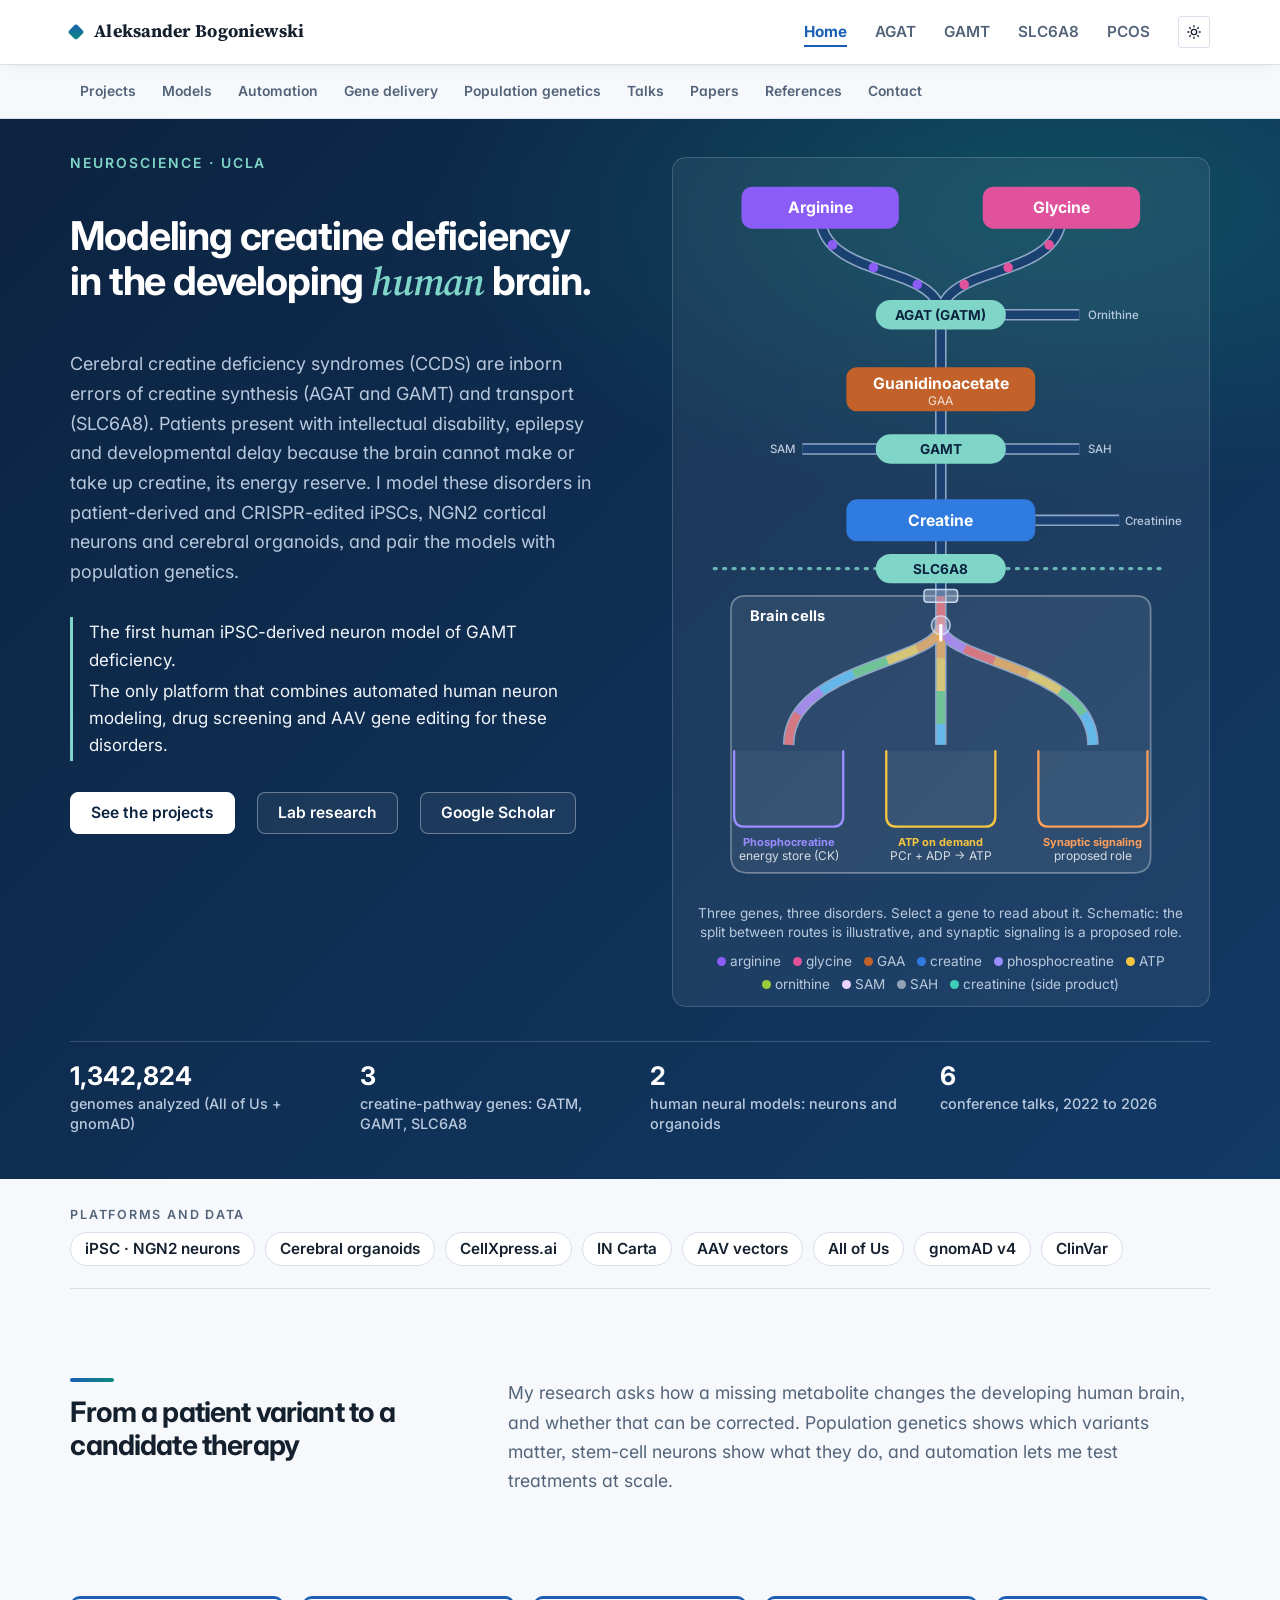
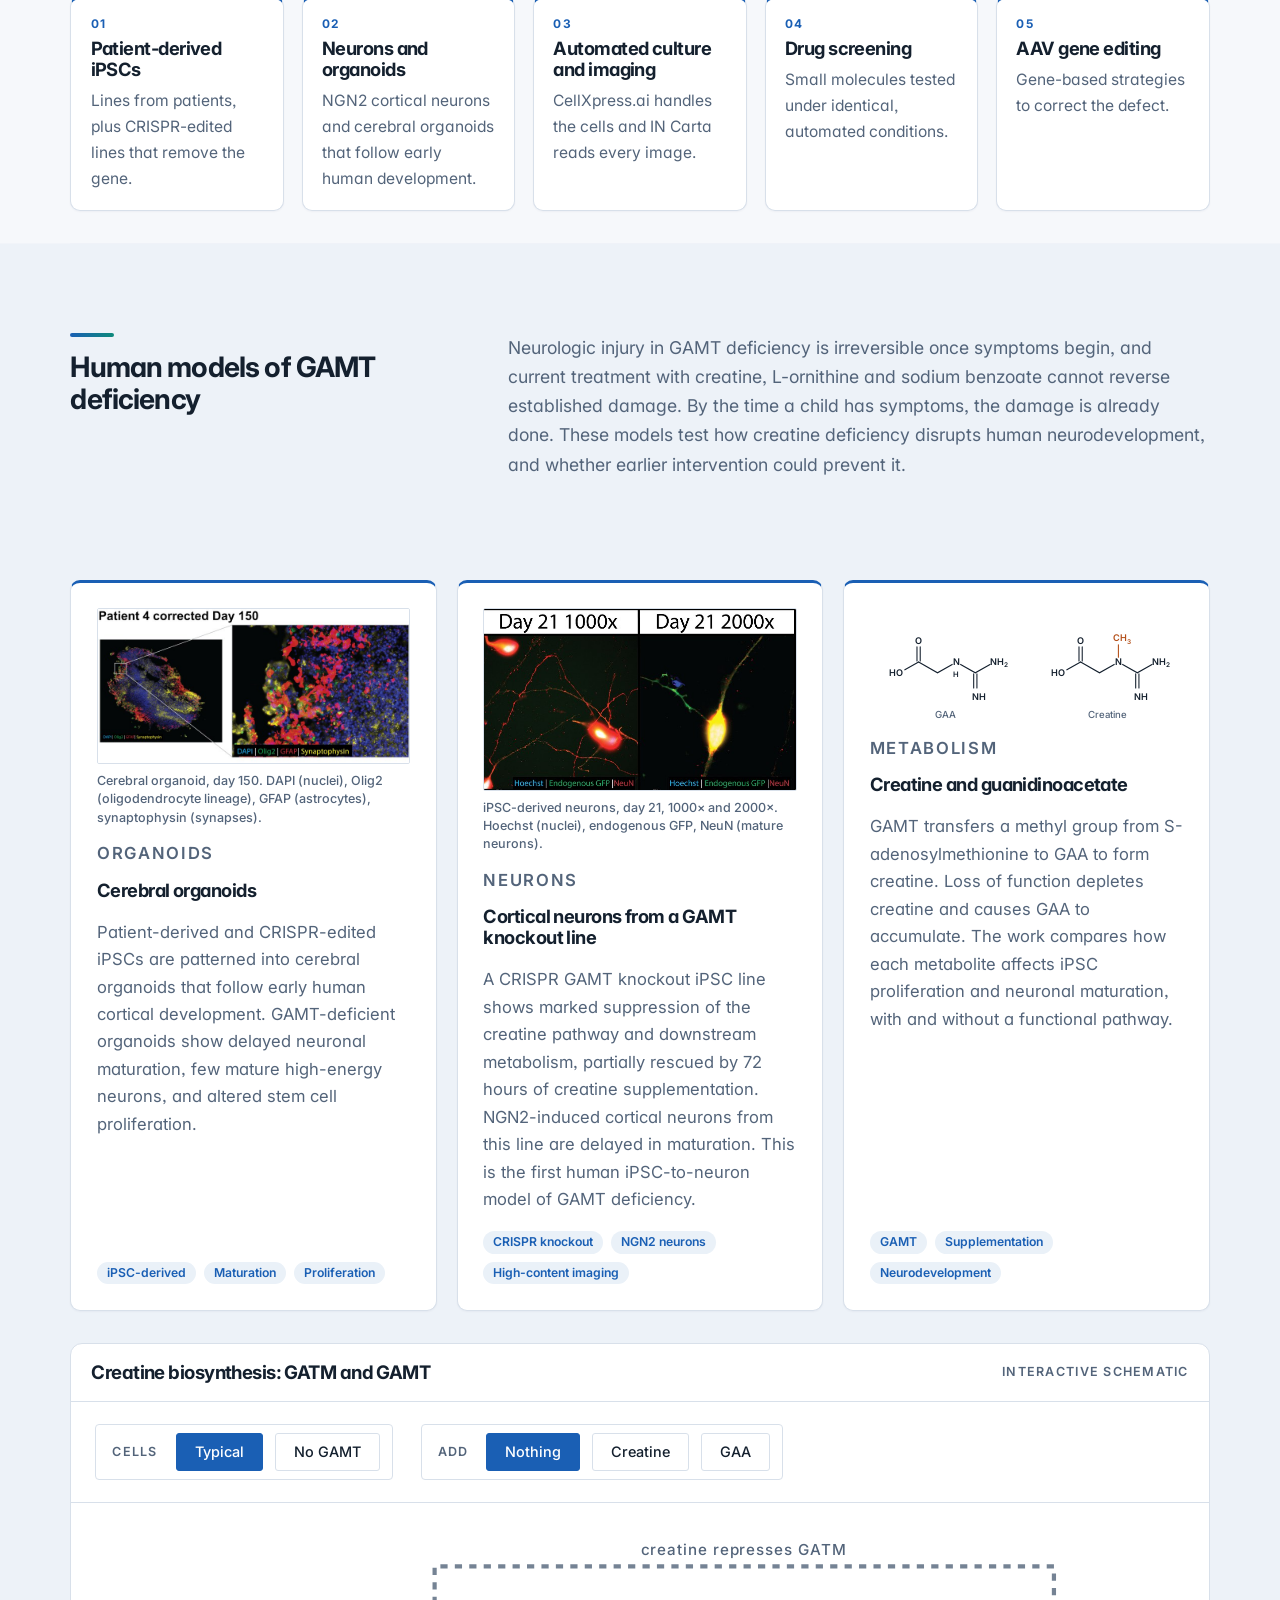
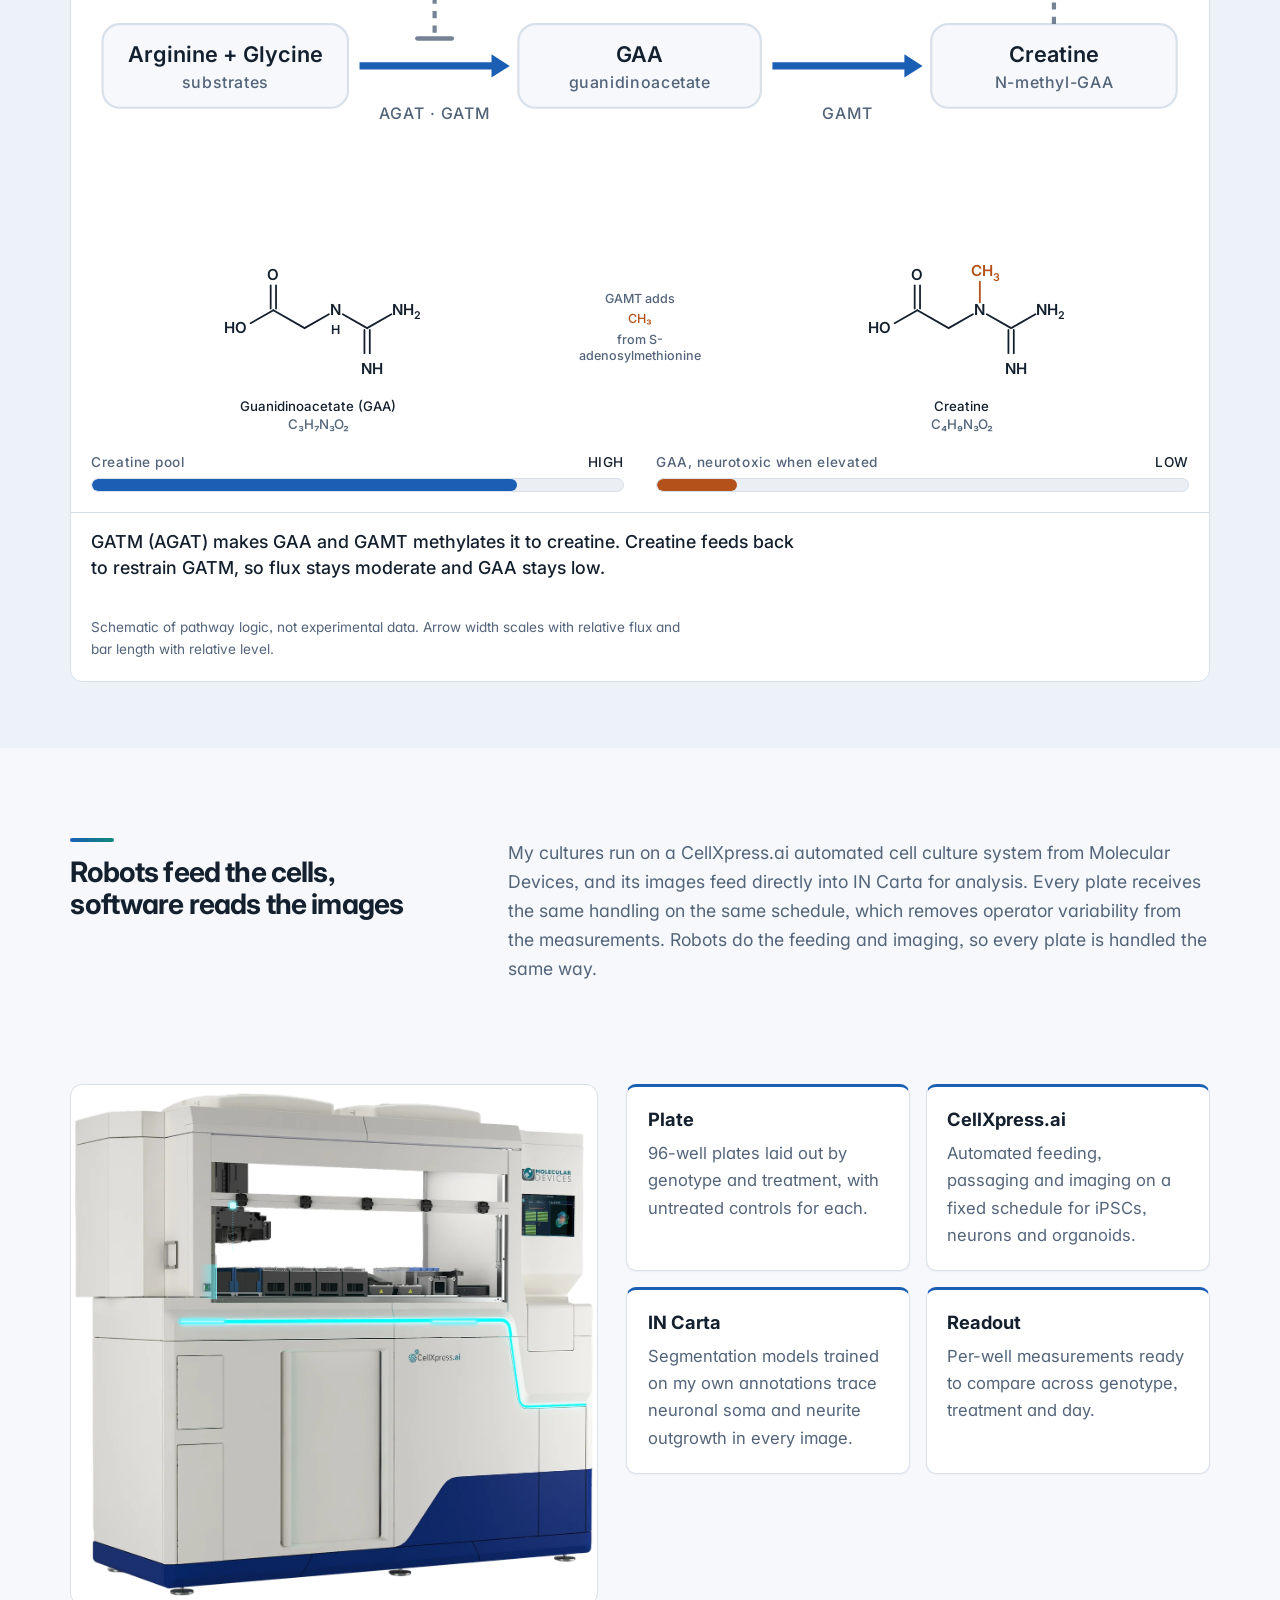
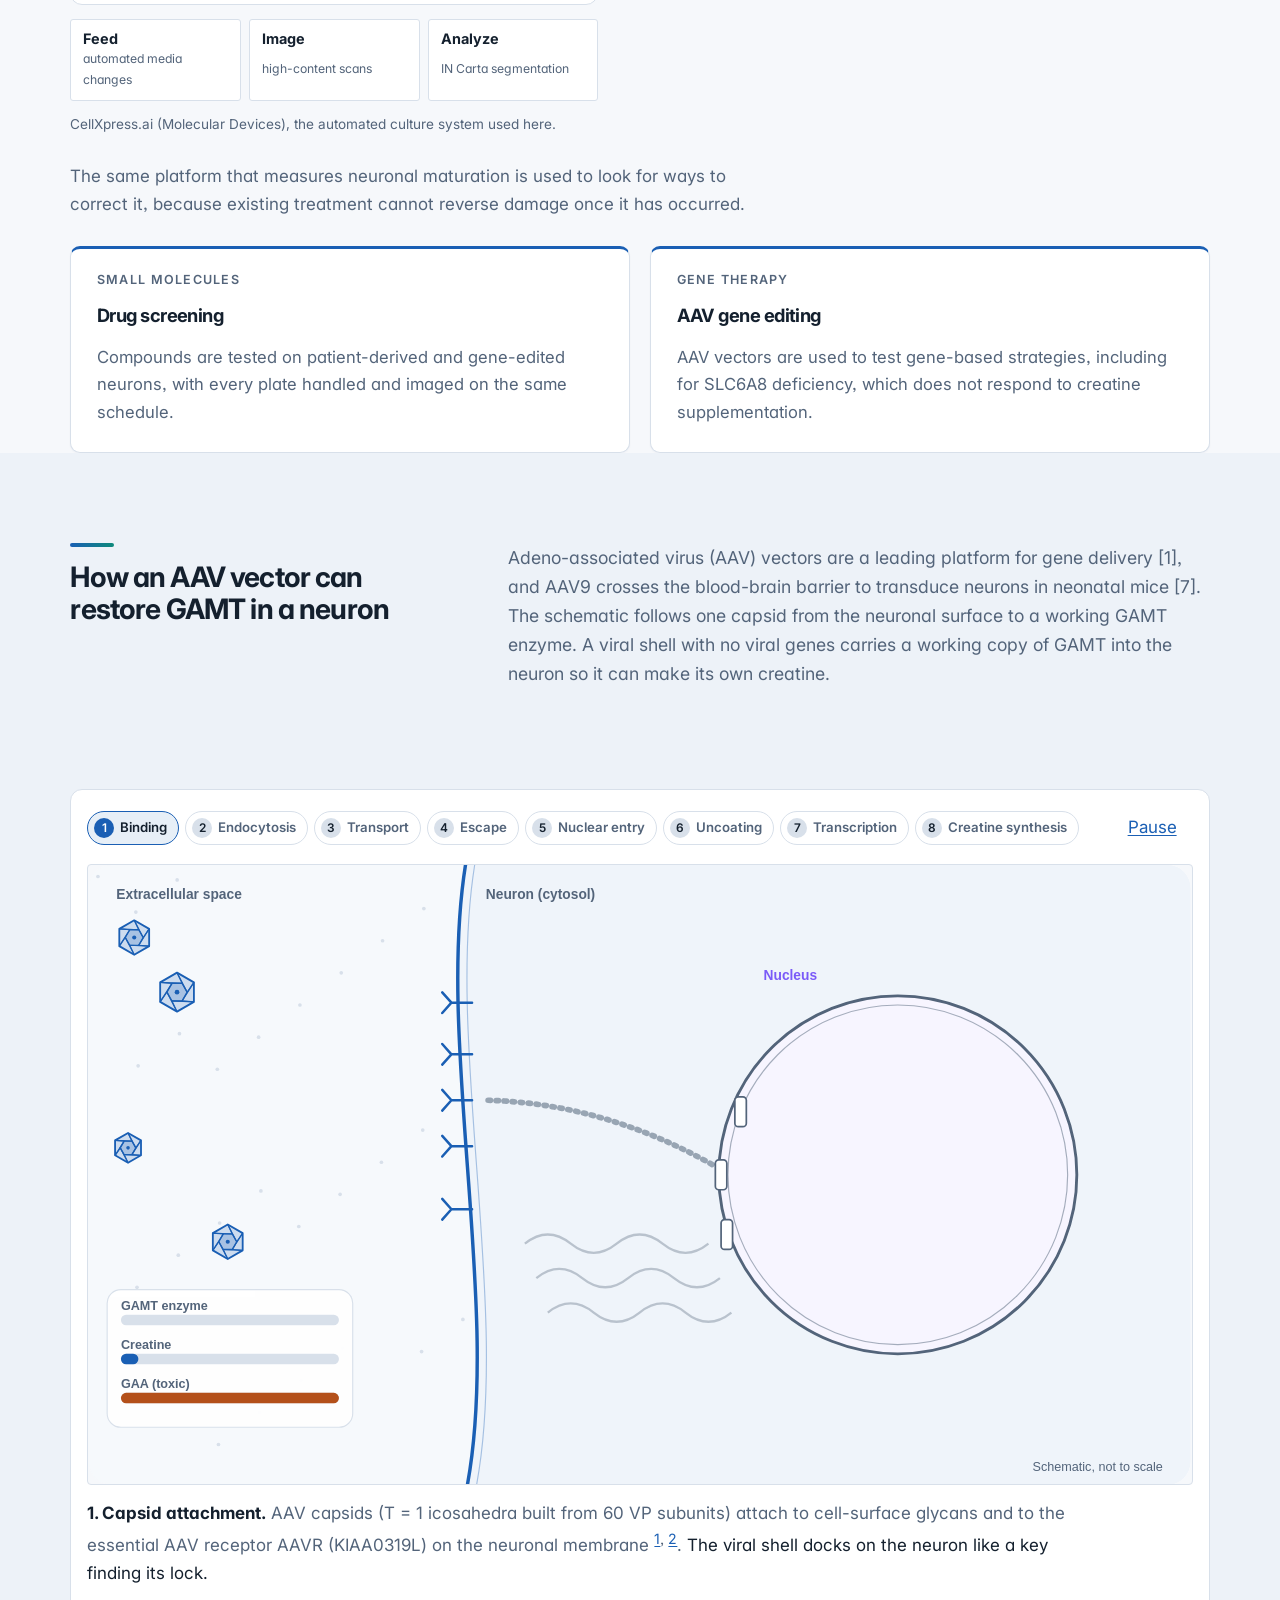
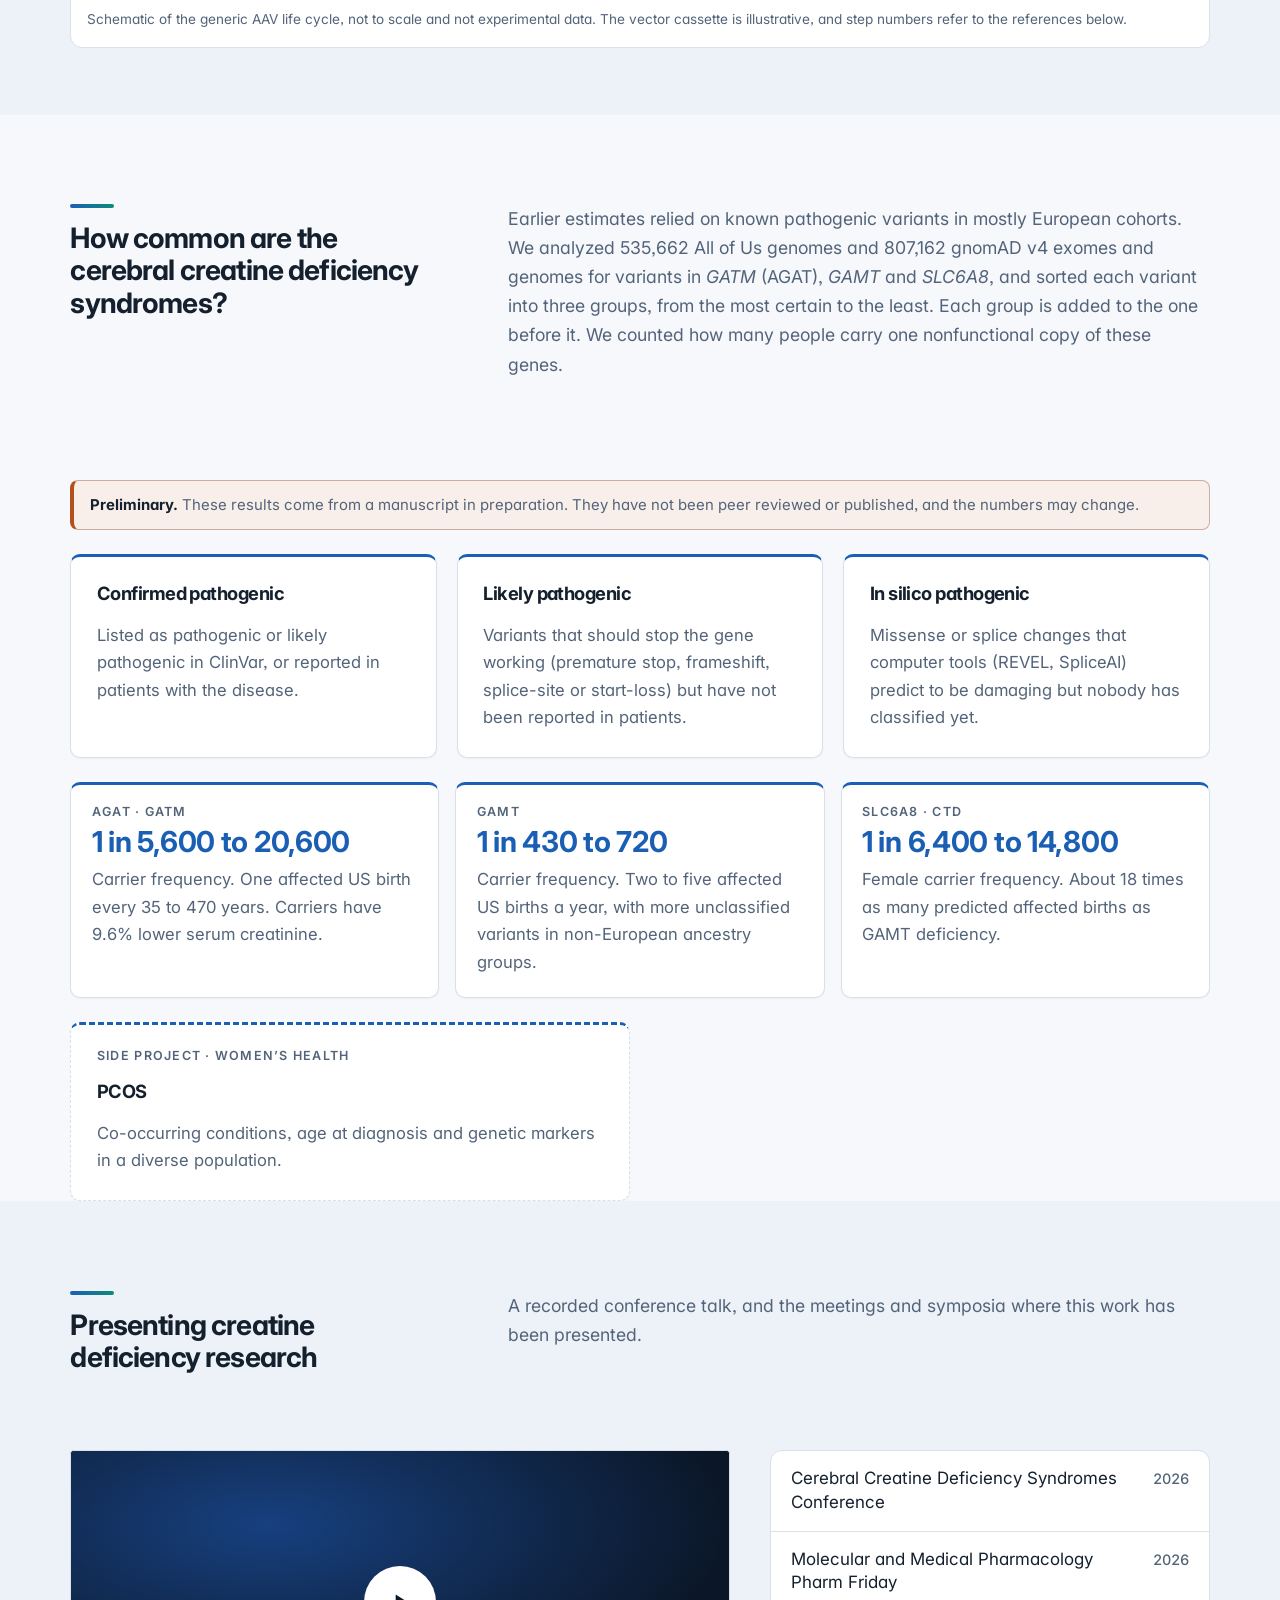
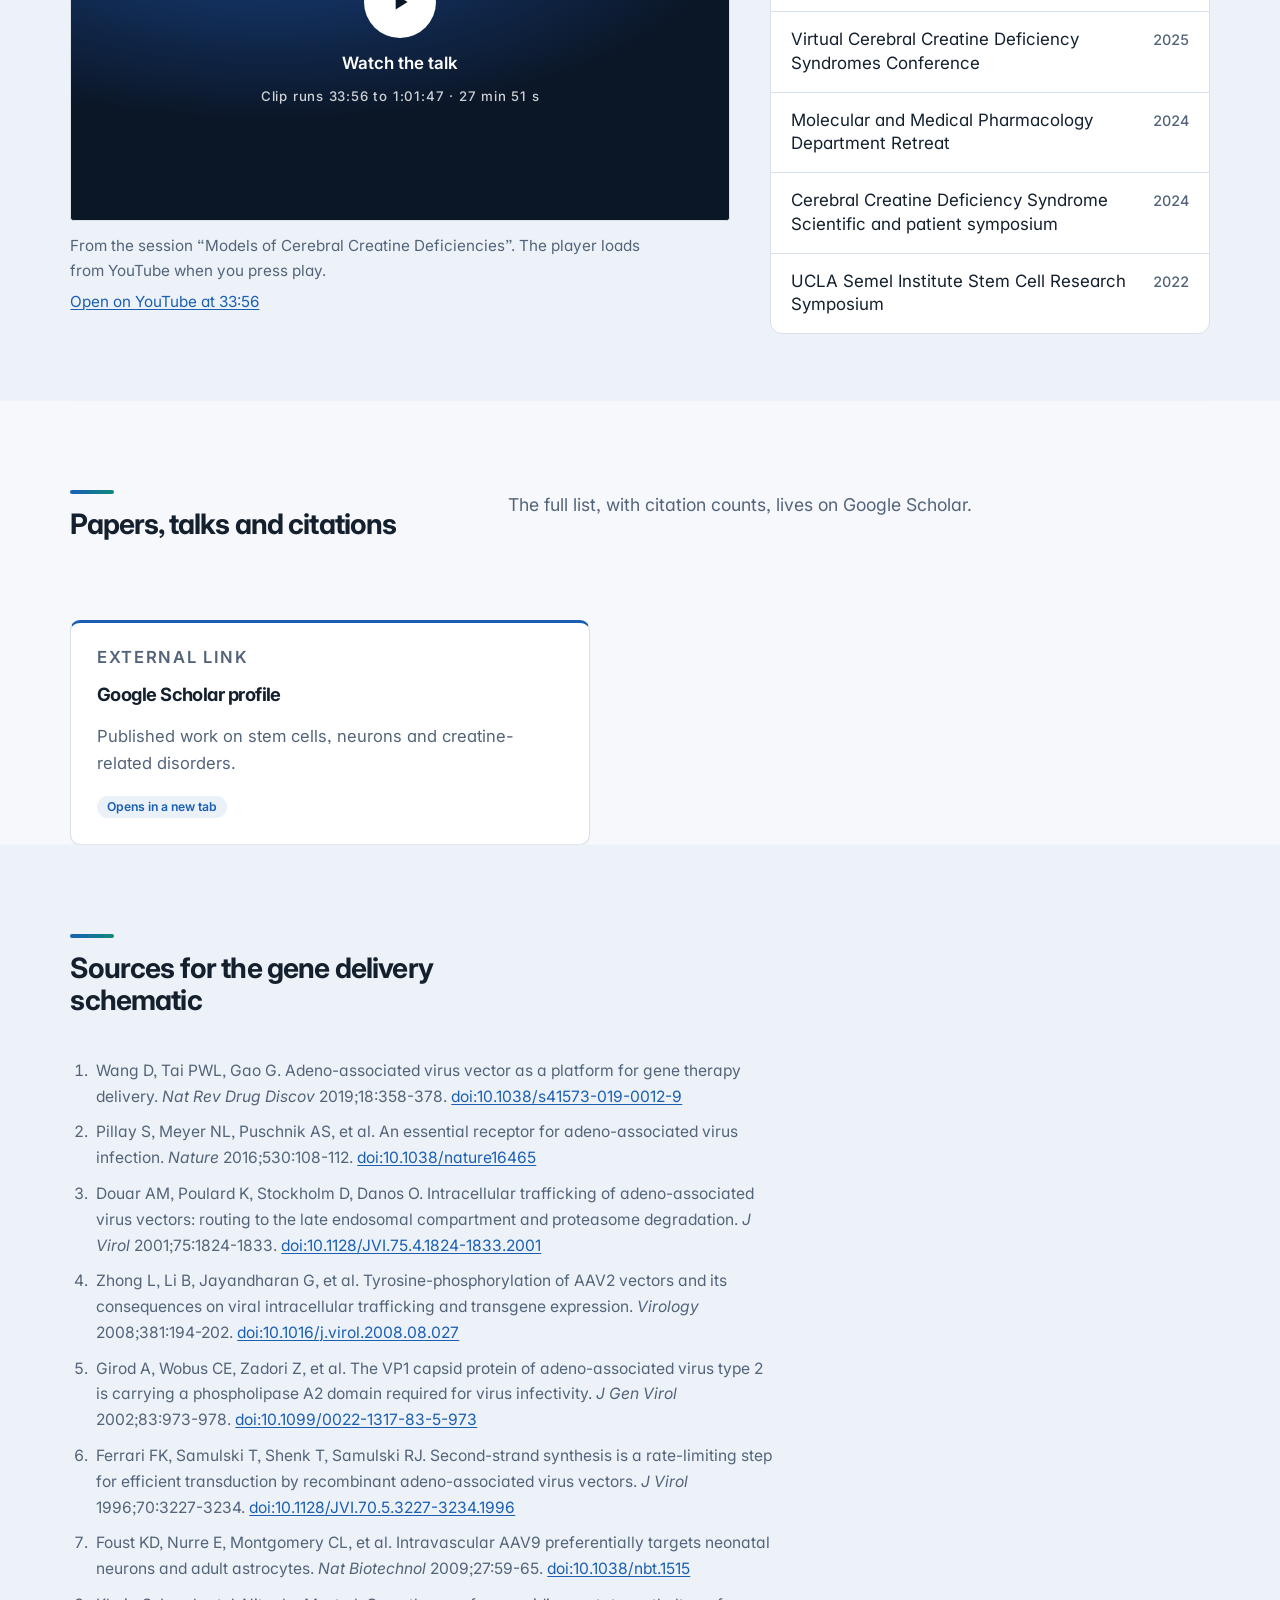
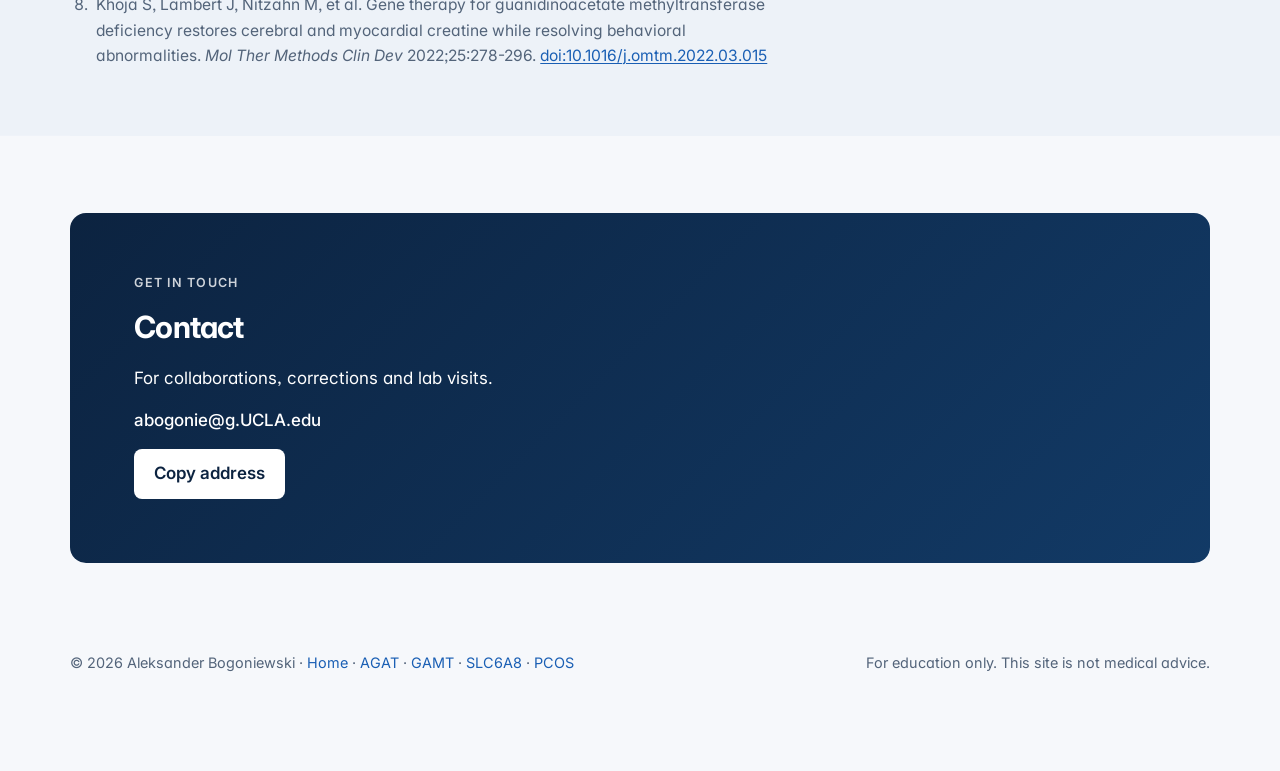
==== commit dd0dc34e: "Fix sideways scroll on mobile, keep arginine/glycine balls in their tubes Co-Authored-By: Claude Son" ====
--- a/index.html
+++ b/index.html
@@ -12,7 +12,7 @@
 <link rel="preconnect" href="https://fonts.googleapis.com">
 <link rel="preconnect" href="https://fonts.gstatic.com" crossorigin>
 <link rel="stylesheet" href="https://fonts.googleapis.com/css2?family=Inter:wght@400;500;600;700&family=Source+Serif+4:ital,opsz,wght@0,8..60,400;0,8..60,600;0,8..60,700;1,8..60,400&display=swap">
-<link rel="stylesheet" href="style.css?v=20261028b">
+<link rel="stylesheet" href="style.css?v=20261028d">
 </head>
 <body><svg width="0" height="0" style="position:absolute" aria-hidden="true" focusable="false">
   <defs>
@@ -339,7 +339,7 @@
         </div>
         <div class="video-note">
           <p>From the session “Models of Cerebral Creatine Deficiencies”. The player loads from YouTube when you press play.</p>
-          <p><a href="https://www.youtube.com/watch?v=20261028bC_BfeVOu00&amp;t=2036s" target="_blank" rel="noopener">Open on YouTube at 33:56</a></p>
+          <p><a href="https://www.youtube.com/watch?v=20261028dC_BfeVOu00&amp;t=2036s" target="_blank" rel="noopener">Open on YouTube at 33:56</a></p>
         </div>
       </div>
       <ul class="talks" aria-label="Presentations">
@@ -399,11 +399,11 @@
   </section>
 </main>
 
-<script src="site.js?v=20261028b" defer></script>
-<script src="neuro.js?v=20261028b" defer></script>
-<script src="subnav.js?v=20261028b" defer></script>
-<script src="popgen.js?v=20261028b" defer></script>
-<script src="aav.js?v=20261028b" defer></script>
+<script src="site.js?v=20261028d" defer></script>
+<script src="neuro.js?v=20261028d" defer></script>
+<script src="subnav.js?v=20261028d" defer></script>
+<script src="popgen.js?v=20261028d" defer></script>
+<script src="aav.js?v=20261028d" defer></script>
 <script>
 (function () {
   var root = document.documentElement;
@@ -503,6 +503,6 @@
 })();
 </script>
 
-<script src="heroflow.js?v=20261028b" defer></script>
+<script src="heroflow.js?v=20261028d" defer></script>
 </body>
 </html>
--- a/style.css
+++ b/style.css
@@ -1024,3 +1024,8 @@
 .hf-key i { margin-left: 0; }
 .hx-o { stroke: #8fa6c6; }
 .hx-i.clr { opacity: 1; }
+
+/* v7: no sideways scrolling. The full-bleed hero band is exactly one viewport wide, centered, so it adds no overflow. */
+html { overflow-x: hidden; }
+.hero::before, .page-hero::before { inset: 0 auto 0 50%; width: 100vw; margin-left: -50vw; }
+img, svg, video, canvas { max-width: 100%; }
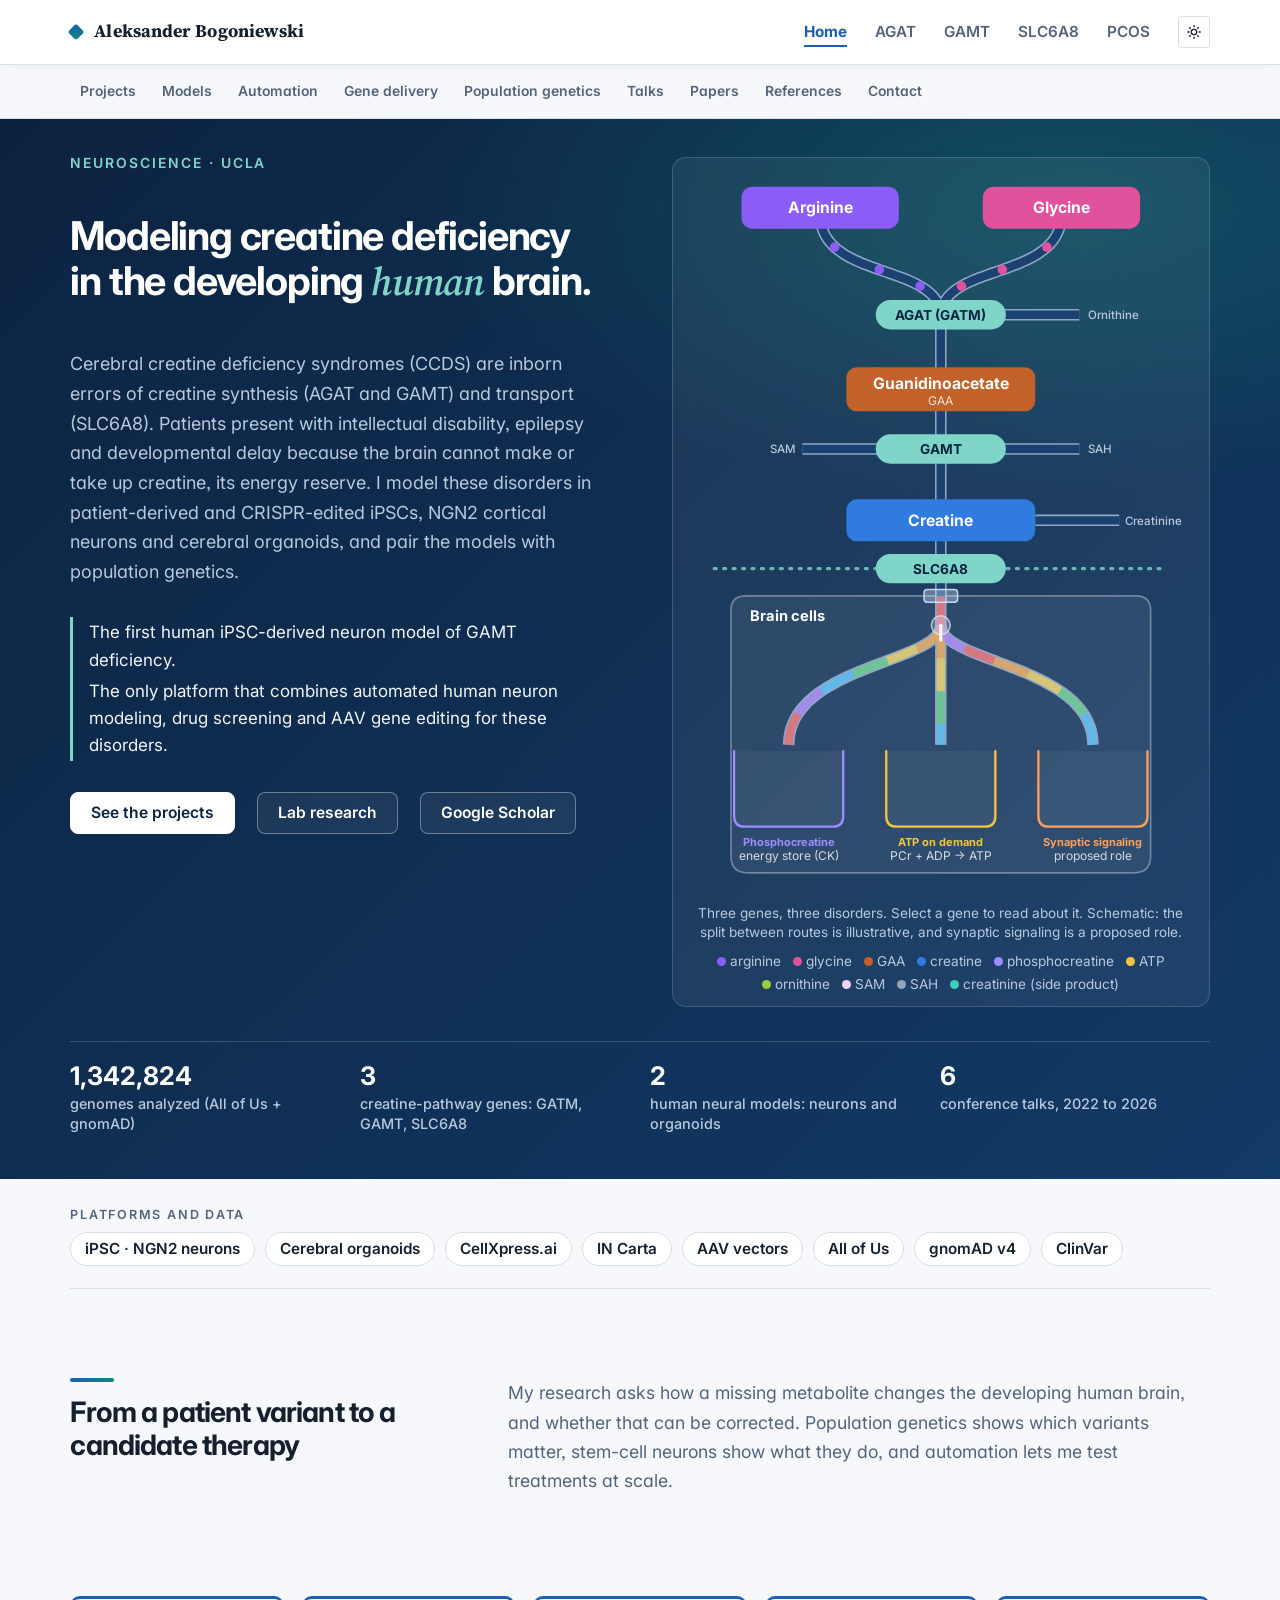
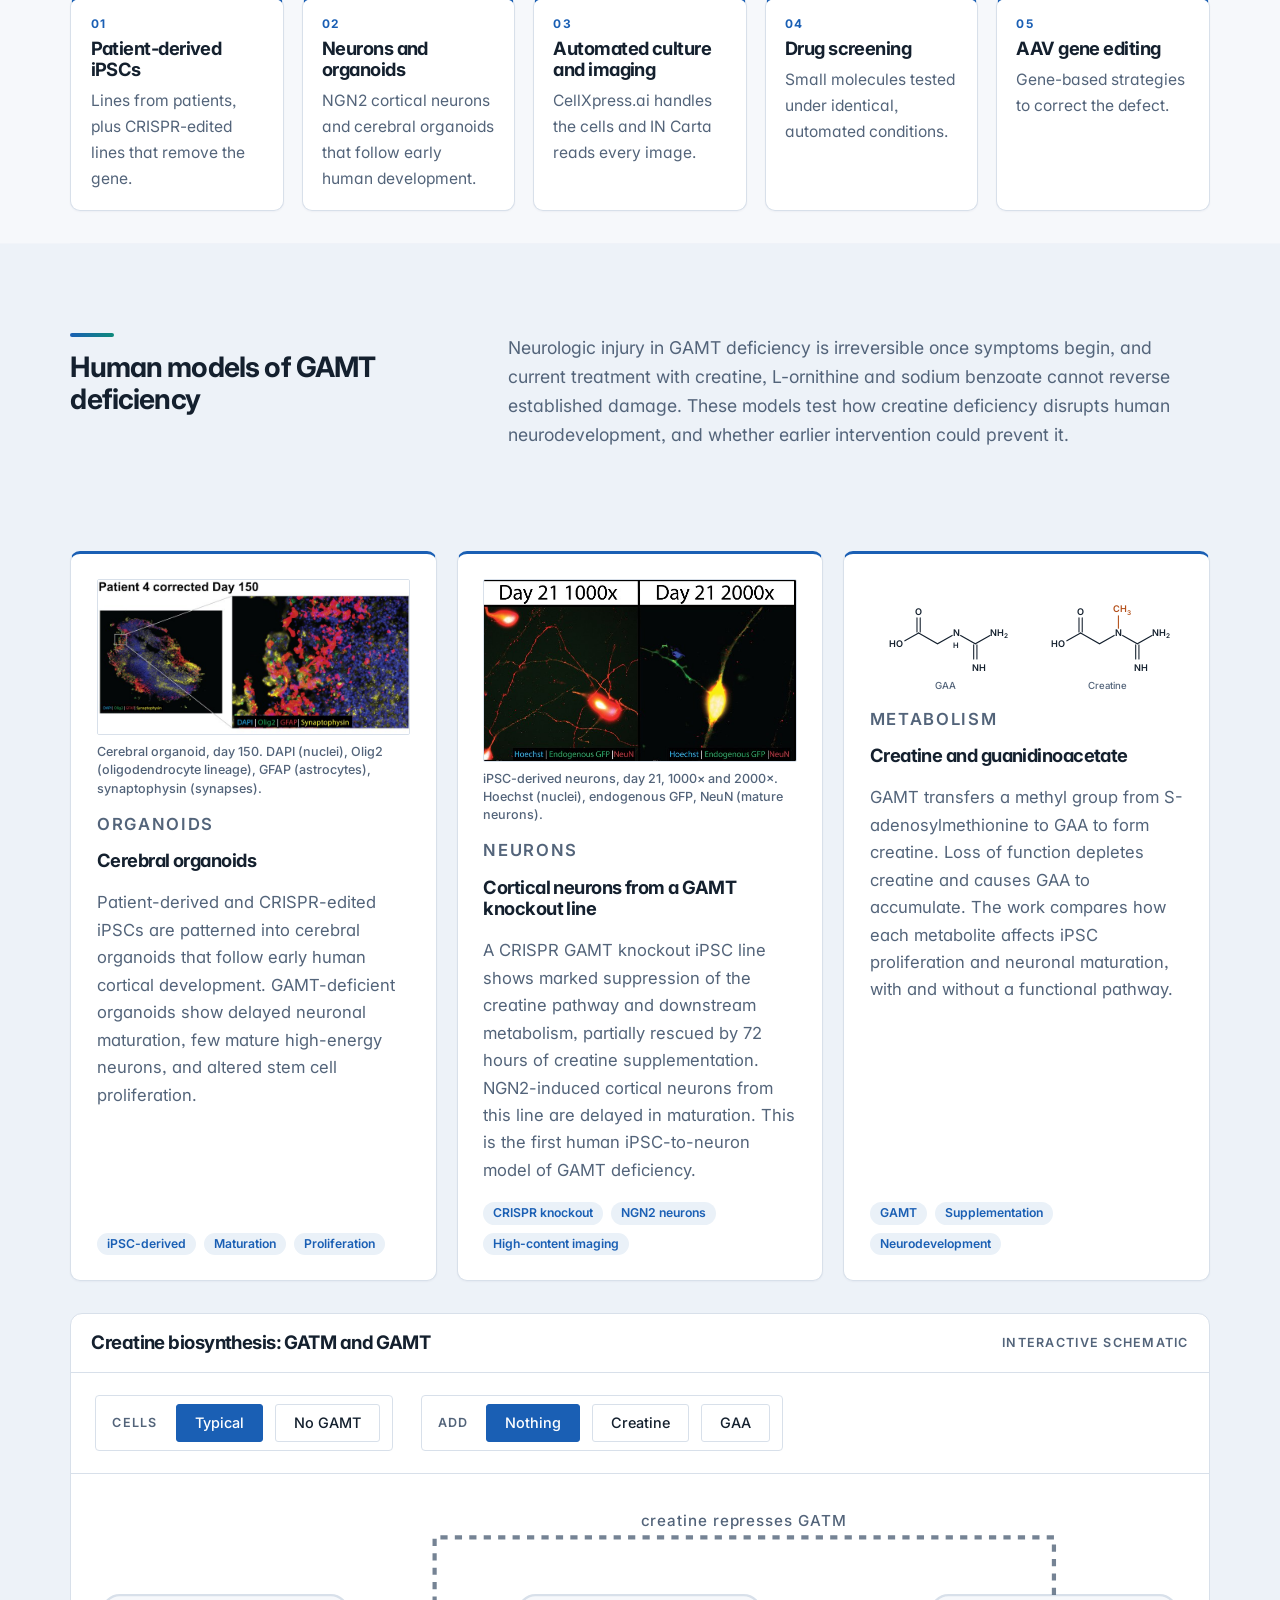
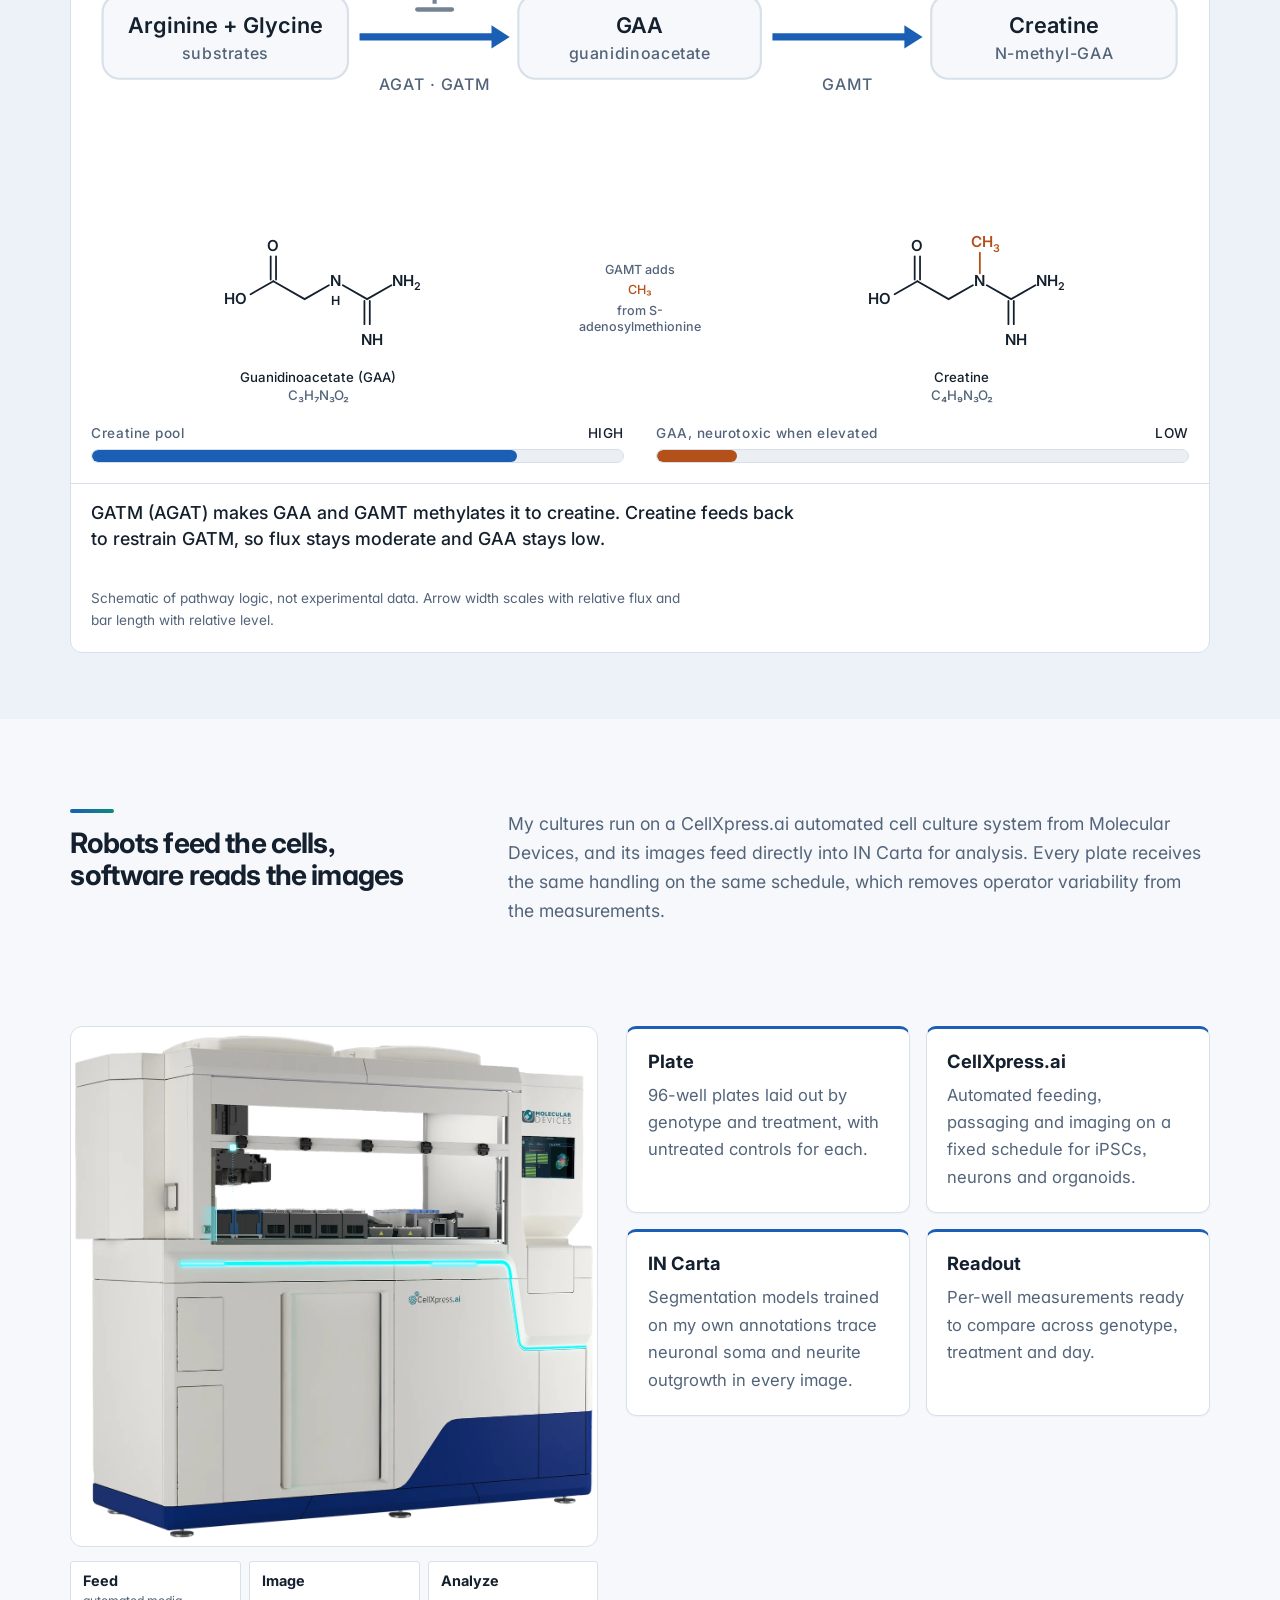
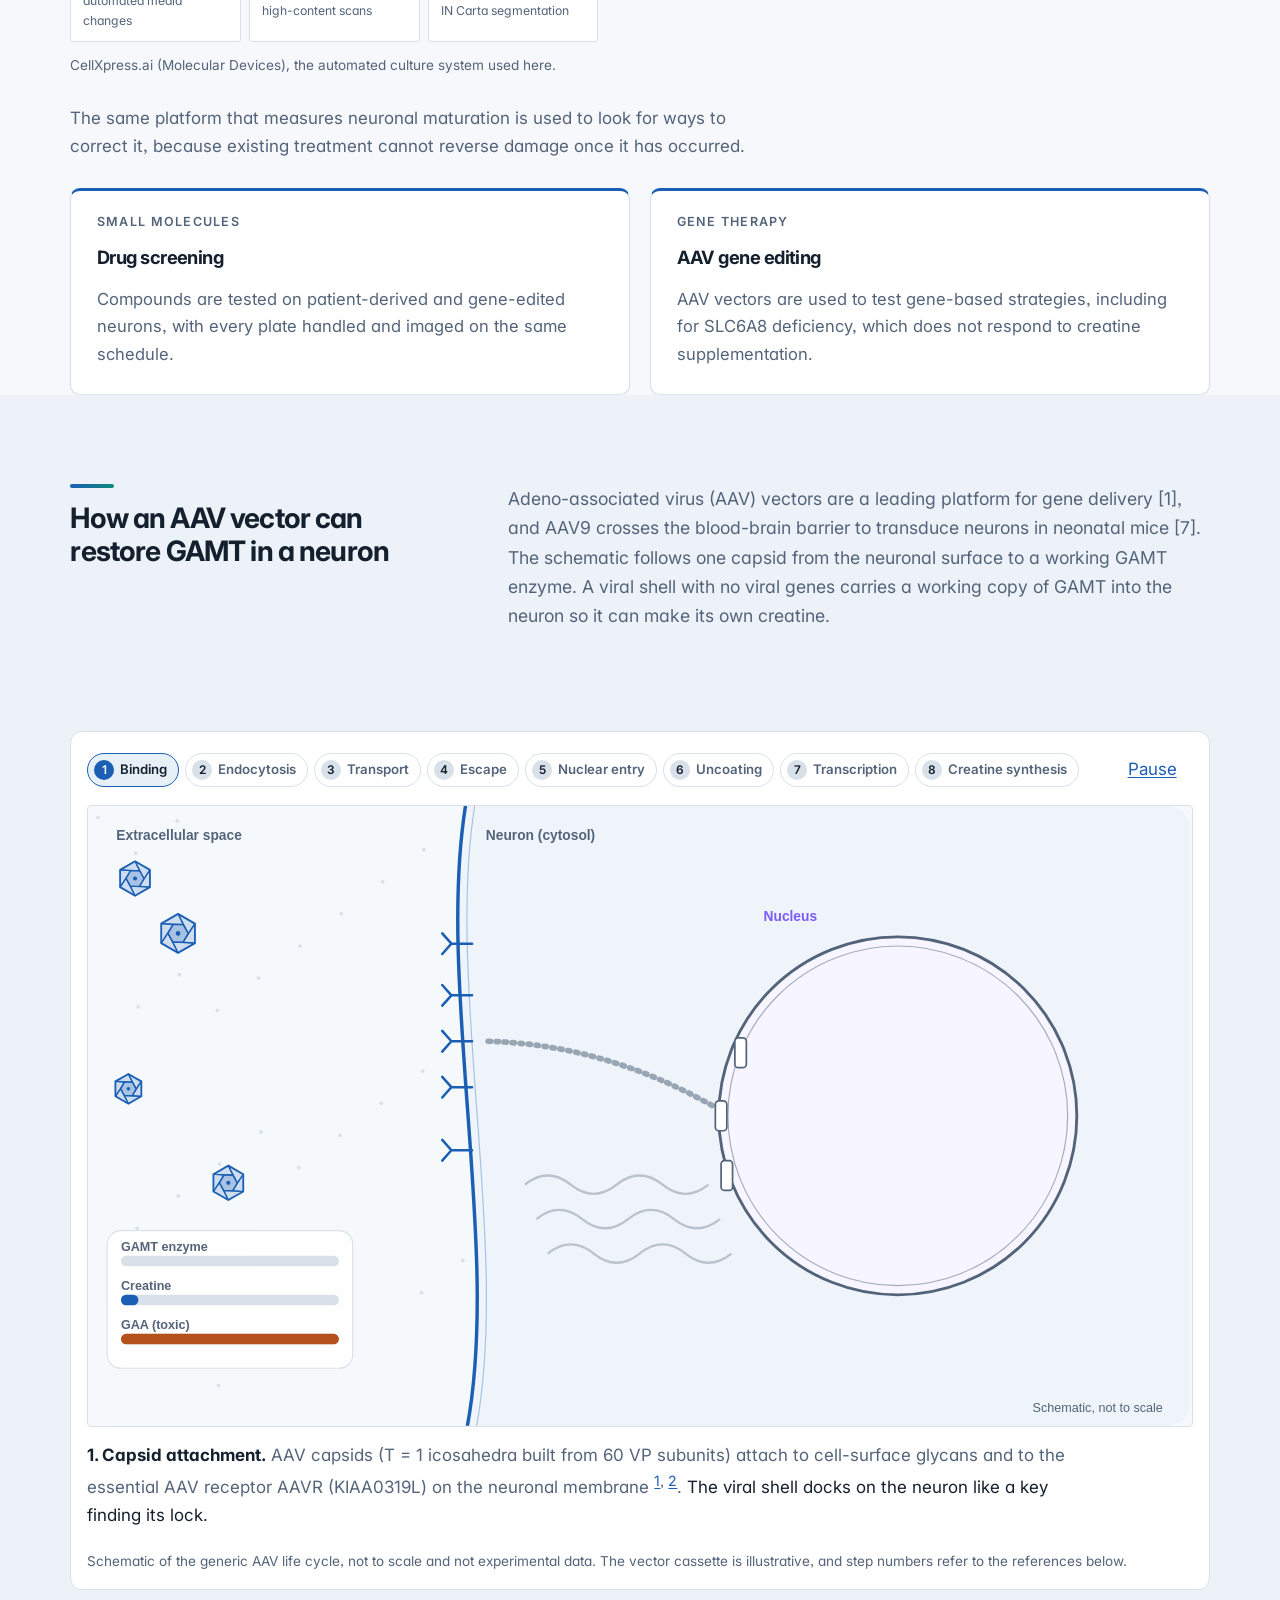
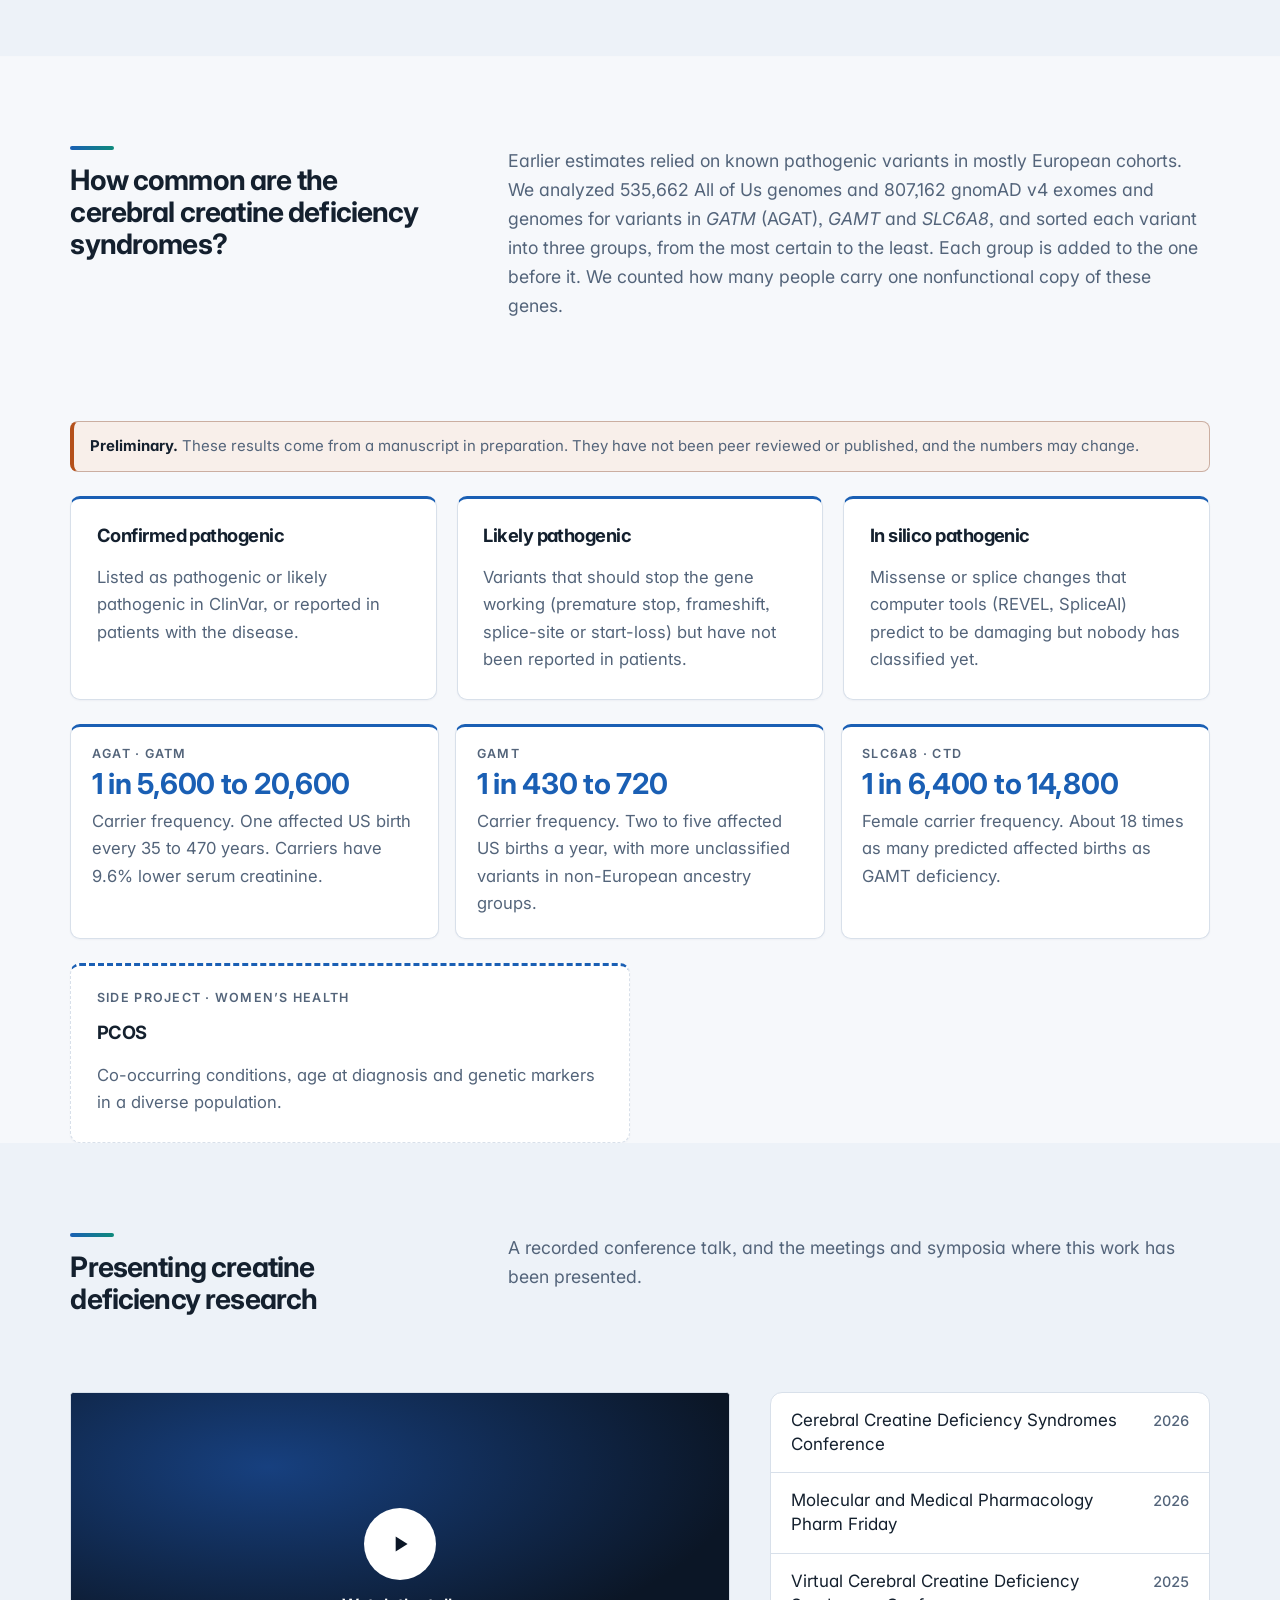
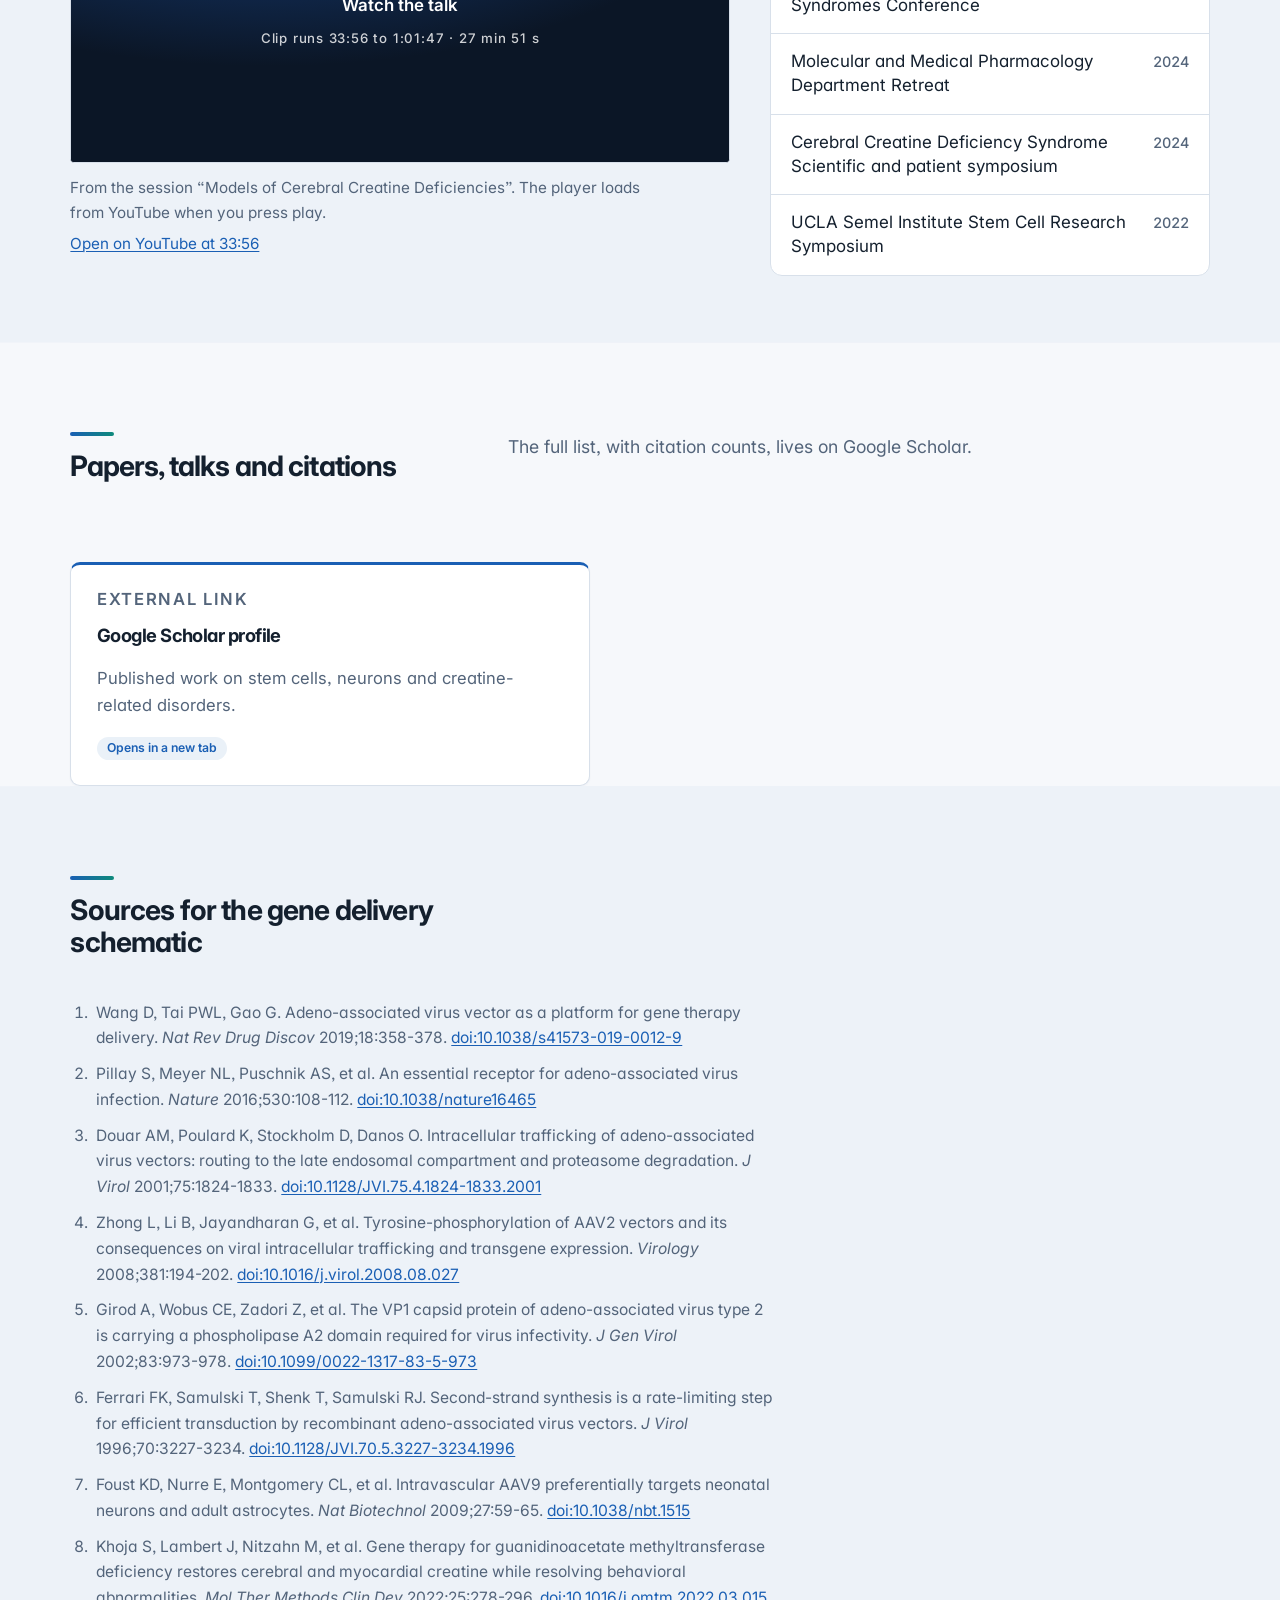
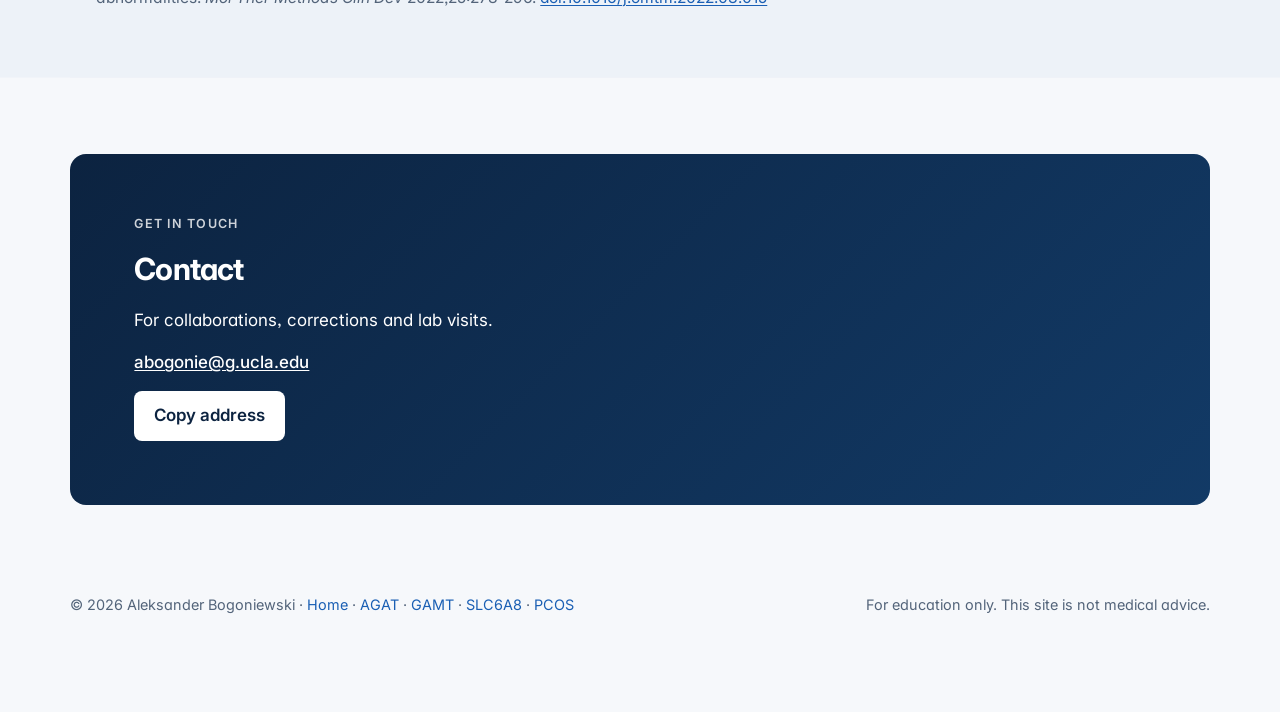
==== commit 588b6516: "Fix YouTube link and mobile theme toggle, trim hero SVG and fonts, add link previews - Restore the Y" ====
--- a/index.html
+++ b/index.html
@@ -9,10 +9,17 @@
 <link rel="icon" href="data:image/svg+xml,%3Csvg xmlns='http://www.w3.org/2000/svg' viewBox='0 0 32 32'%3E%3Ccircle cx='16' cy='16' r='9' fill='%231d5bd8'/%3E%3C/svg%3E">
 <style>html{color-scheme:light}body{margin:0}img{max-width:100%}</style>
 <title>Aleksander Bogoniewski</title>
+<link rel="canonical" href="https://abogonie.github.io/">
+<meta property="og:type" content="website">
+<meta property="og:title" content="Aleksander Bogoniewski">
+<meta property="og:description" content="Research by Aleksander Bogoniewski on iPSC-derived neurons, cerebral organoids and creatine deficiency (GAMT).">
+<meta property="og:url" content="https://abogonie.github.io/">
+<meta property="og:image" content="https://abogonie.github.io/img/organoid.jpg">
+<meta name="twitter:card" content="summary_large_image">
 <link rel="preconnect" href="https://fonts.googleapis.com">
 <link rel="preconnect" href="https://fonts.gstatic.com" crossorigin>
-<link rel="stylesheet" href="https://fonts.googleapis.com/css2?family=Inter:wght@400;500;600;700&family=Source+Serif+4:ital,opsz,wght@0,8..60,400;0,8..60,600;0,8..60,700;1,8..60,400&display=swap">
-<link rel="stylesheet" href="style.css?v=20261028d">
+<link rel="stylesheet" href="https://fonts.googleapis.com/css2?family=Inter:wght@400;500;600;700&family=Source+Serif+4:ital,opsz,wght@0,8..60,700;1,8..60,600&display=swap">
+<link rel="stylesheet" href="style.css?v=20261028e">
 </head>
 <body><svg width="0" height="0" style="position:absolute" aria-hidden="true" focusable="false">
   <defs>
@@ -87,7 +94,7 @@
         <path class="fg-mem" d="M24 378 H456"/>
         <path class="fg-cell" d="M40 418 Q40 404 54 404 H426 Q440 404 440 418 V652 Q440 668 424 668 H56 Q40 668 40 652 Z"/>
         <text x="58" y="428" class="fg-n" style="font-size:14px">Brain cells</text>
-        <g class="hx" aria-hidden="true"><path d="M125.0 40.0 L125.2 44.6 L125.8 49.0 L126.8 53.1 L128.2 56.9 L129.9 60.5 L132.0 63.8 L134.3 66.9 L137.0 69.8 L139.8 72.5 L143.0 75.0 L146.3 77.4 L149.8 79.6 L153.5 81.6 L157.4 83.6 L161.4 85.4 L165.5 87.2 L169.7 88.8 L173.9 90.4 L178.2 92.0 L182.5 93.5 L186.8 95.0 L191.1 96.5 L195.3 98.0 L199.5 99.5 L203.6 101.0 L207.6 102.6 L211.5 104.3 L215.2 106.0 L218.7 107.8 L222.0 109.8 L225.2 111.8 L228.0 114.0 L230.7 116.3 L233.0 118.8 L235.1 121.5 L236.8 124.3 L238.2 127.4 L239.2 130.7 L239.8 134.2 L240.0 138.0" class="hx-o"/><path d="M355.0 40.0 L354.8 44.6 L354.2 49.0 L353.2 53.1 L351.8 56.9 L350.1 60.5 L348.0 63.8 L345.7 66.9 L343.0 69.8 L340.2 72.5 L337.0 75.0 L333.7 77.4 L330.2 79.6 L326.5 81.6 L322.6 83.6 L318.6 85.4 L314.5 87.2 L310.3 88.8 L306.1 90.4 L301.8 92.0 L297.5 93.5 L293.2 95.0 L288.9 96.5 L284.7 98.0 L280.5 99.5 L276.4 101.0 L272.4 102.6 L268.5 104.3 L264.8 106.0 L261.3 107.8 L258.0 109.8 L254.8 111.8 L252.0 114.0 L249.3 116.3 L247.0 118.8 L244.9 121.5 L243.2 124.3 L241.8 127.4 L240.8 130.7 L240.2 134.2 L240.0 138.0" class="hx-o"/><path d="M240.0 130.0 L240.0 132.8 L240.0 135.6 L240.0 138.4 L240.0 141.2 L240.0 144.0 L240.0 146.8 L240.0 149.6 L240.0 152.4 L240.0 155.2 L240.0 158.0 L240.0 160.8 L240.0 163.6 L240.0 166.4 L240.0 169.2 L240.0 172.0 L240.0 174.8 L240.0 177.6 L240.0 180.4 L240.0 183.2 L240.0 186.0 L240.0 188.8 L240.0 191.6 L240.0 194.4 L240.0 197.2 L240.0 200.0 L240.0 202.8 L240.0 205.6 L240.0 208.4 L240.0 211.2 L240.0 214.0 L240.0 216.8 L240.0 219.6 L240.0 222.4 L240.0 225.2 L240.0 228.0 L240.0 230.8 L240.0 233.6 L240.0 236.4 L240.0 239.2 L240.0 242.0 L240.0 244.8 L240.0 247.6 L240.0 250.4 L240.0 253.2 L240.0 256.0 L240.0 258.8 L240.0 261.6 L240.0 264.4 L240.0 267.2 L240.0 270.0 L240.0 272.8 L240.0 275.6 L240.0 278.4 L240.0 281.2 L240.0 284.0 L240.0 286.8 L240.0 289.6 L240.0 292.4 L240.0 295.2 L240.0 298.0 L240.0 300.8 L240.0 303.6 L240.0 306.4 L240.0 309.2 L240.0 312.0 L240.0 314.8 L240.0 317.6 L240.0 320.4 L240.0 323.2 L240.0 326.0 L240.0 328.8 L240.0 331.6 L240.0 334.4 L240.0 337.2 L240.0 340.0 L240.0 342.8 L240.0 345.6 L240.0 348.4 L240.0 351.2 L240.0 354.0 L240.0 356.8 L240.0 359.6 L240.0 362.4 L240.0 365.2 L240.0 368.0 L240.0 370.8 L240.0 373.6 L240.0 376.4 L240.0 379.2 L240.0 382.0 L240.0 384.8 L240.0 387.6 L240.0 390.4 L240.0 393.2 L240.0 396.0 L240.0 398.8 L240.0 401.6 L240.0 404.4 L240.0 407.2 L240.0 410.0" class="hx-o"/><path d="M290.0 136.0 L294.1 136.0 L298.2 136.0 L302.3 136.0 L306.4 136.0 L310.5 136.0 L314.6 136.0 L318.7 136.0 L322.8 136.0 L326.9 136.0 L331.0 136.0 L335.1 136.0 L339.2 136.0 L343.3 136.0 L347.4 136.0 L351.5 136.0 L355.6 136.0 L359.7 136.0 L363.8 136.0 L367.9 136.0 L372.0 136.0" class="hx-o"/><path d="M108.0 264.0 L112.1 264.0 L116.2 264.0 L120.3 264.0 L124.4 264.0 L128.5 264.0 L132.6 264.0 L136.7 264.0 L140.8 264.0 L144.9 264.0 L149.0 264.0 L153.1 264.0 L157.2 264.0 L161.3 264.0 L165.4 264.0 L169.5 264.0 L173.6 264.0 L177.7 264.0 L181.8 264.0 L185.9 264.0 L190.0 264.0" class="hx-o"/><path d="M290.0 264.0 L294.1 264.0 L298.2 264.0 L302.3 264.0 L306.4 264.0 L310.5 264.0 L314.6 264.0 L318.7 264.0 L322.8 264.0 L326.9 264.0 L331.0 264.0 L335.1 264.0 L339.2 264.0 L343.3 264.0 L347.4 264.0 L351.5 264.0 L355.6 264.0 L359.7 264.0 L363.8 264.0 L367.9 264.0 L372.0 264.0" class="hx-o"/><path d="M330.0 332.0 L334.0 332.0 L338.0 332.0 L342.0 332.0 L346.0 332.0 L350.0 332.0 L354.0 332.0 L358.0 332.0 L362.0 332.0 L366.0 332.0 L370.0 332.0 L374.0 332.0 L378.0 332.0 L382.0 332.0 L386.0 332.0 L390.0 332.0 L394.0 332.0 L398.0 332.0 L402.0 332.0 L406.0 332.0 L410.0 332.0" class="hx-o"/><path d="M240.0 404.0 L240.0 406.8 L240.0 409.6 L240.0 412.4 L240.0 415.2 L240.0 418.0 L240.0 420.8 L240.0 423.6 L240.0 426.4 L240.0 429.2 L240.0 432.0" class="hx-o"/><path d="M240.0 432.0 L239.7 434.6 L238.9 437.2 L237.7 439.6 L235.9 441.9 L233.8 444.1 L231.2 446.3 L228.2 448.4 L224.9 450.4 L221.3 452.4 L217.3 454.3 L213.1 456.2 L208.7 458.1 L204.0 460.0 L199.1 461.9 L194.1 463.9 L189.0 465.8 L183.7 467.8 L178.3 469.8 L172.9 471.9 L167.5 474.0 L162.1 476.2 L156.7 478.5 L151.3 480.9 L146.0 483.4 L140.9 486.0 L135.9 488.8 L131.0 491.6 L126.3 494.7 L121.9 497.8 L117.7 501.2 L113.7 504.7 L110.1 508.4 L106.8 512.3 L103.8 516.4 L101.2 520.8 L99.1 525.3 L97.3 530.1 L96.1 535.1 L95.3 540.4 L95.0 546.0" class="hx-o"/><path d="M240.0 432.0 L240.0 434.9 L240.0 437.7 L240.0 440.6 L240.0 443.4 L240.0 446.2 L240.0 449.1 L240.0 451.9 L240.0 454.8 L240.0 457.6 L240.0 460.5 L240.0 463.4 L240.0 466.2 L240.0 469.1 L240.0 471.9 L240.0 474.8 L240.0 477.6 L240.0 480.4 L240.0 483.3 L240.0 486.1 L240.0 489.0 L240.0 491.9 L240.0 494.7 L240.0 497.6 L240.0 500.4 L240.0 503.2 L240.0 506.1 L240.0 508.9 L240.0 511.8 L240.0 514.6 L240.0 517.5 L240.0 520.4 L240.0 523.2 L240.0 526.0 L240.0 528.9 L240.0 531.8 L240.0 534.6 L240.0 537.5 L240.0 540.3 L240.0 543.1 L240.0 546.0" class="hx-o"/><path d="M240.0 432.0 L240.3 434.6 L241.1 437.2 L242.3 439.6 L244.1 441.9 L246.2 444.1 L248.8 446.3 L251.8 448.4 L255.1 450.4 L258.7 452.4 L262.7 454.3 L266.9 456.2 L271.3 458.1 L276.0 460.0 L280.9 461.9 L285.9 463.9 L291.0 465.8 L296.3 467.8 L301.7 469.8 L307.1 471.9 L312.5 474.0 L317.9 476.2 L323.3 478.5 L328.7 480.9 L334.0 483.4 L339.1 486.0 L344.1 488.8 L349.0 491.6 L353.7 494.7 L358.1 497.8 L362.3 501.2 L366.3 504.7 L369.9 508.4 L373.2 512.3 L376.2 516.4 L378.8 520.8 L380.9 525.3 L382.7 530.1 L383.9 535.1 L384.7 540.4 L385.0 546.0" class="hx-o"/><path d="M125.0 40.0 L125.2 44.6 L125.8 49.0 L126.8 53.1 L128.2 56.9 L129.9 60.5 L132.0 63.8 L134.3 66.9 L137.0 69.8 L139.8 72.5 L143.0 75.0 L146.3 77.4 L149.8 79.6 L153.5 81.6 L157.4 83.6 L161.4 85.4 L165.5 87.2 L169.7 88.8 L173.9 90.4 L178.2 92.0 L182.5 93.5 L186.8 95.0 L191.1 96.5 L195.3 98.0 L199.5 99.5 L203.6 101.0 L207.6 102.6 L211.5 104.3 L215.2 106.0 L218.7 107.8 L222.0 109.8 L225.2 111.8 L228.0 114.0 L230.7 116.3 L233.0 118.8 L235.1 121.5 L236.8 124.3 L238.2 127.4 L239.2 130.7 L239.8 134.2 L240.0 138.0" class="hx-i clr" stroke="#1b4170"/><path d="M355.0 40.0 L354.8 44.6 L354.2 49.0 L353.2 53.1 L351.8 56.9 L350.1 60.5 L348.0 63.8 L345.7 66.9 L343.0 69.8 L340.2 72.5 L337.0 75.0 L333.7 77.4 L330.2 79.6 L326.5 81.6 L322.6 83.6 L318.6 85.4 L314.5 87.2 L310.3 88.8 L306.1 90.4 L301.8 92.0 L297.5 93.5 L293.2 95.0 L288.9 96.5 L284.7 98.0 L280.5 99.5 L276.4 101.0 L272.4 102.6 L268.5 104.3 L264.8 106.0 L261.3 107.8 L258.0 109.8 L254.8 111.8 L252.0 114.0 L249.3 116.3 L247.0 118.8 L244.9 121.5 L243.2 124.3 L241.8 127.4 L240.8 130.7 L240.2 134.2 L240.0 138.0" class="hx-i clr" stroke="#1b4170"/><path d="M240.0 130.0 L240.0 132.8 L240.0 135.6 L240.0 138.4 L240.0 141.2 L240.0 144.0 L240.0 146.8 L240.0 149.6 L240.0 152.4 L240.0 155.2 L240.0 158.0 L240.0 160.8 L240.0 163.6 L240.0 166.4 L240.0 169.2 L240.0 172.0 L240.0 174.8 L240.0 177.6 L240.0 180.4 L240.0 183.2 L240.0 186.0 L240.0 188.8 L240.0 191.6 L240.0 194.4 L240.0 197.2 L240.0 200.0 L240.0 202.8 L240.0 205.6 L240.0 208.4 L240.0 211.2 L240.0 214.0 L240.0 216.8 L240.0 219.6 L240.0 222.4 L240.0 225.2 L240.0 228.0 L240.0 230.8 L240.0 233.6 L240.0 236.4 L240.0 239.2 L240.0 242.0 L240.0 244.8 L240.0 247.6 L240.0 250.4 L240.0 253.2 L240.0 256.0 L240.0 258.8 L240.0 261.6 L240.0 264.4 L240.0 267.2 L240.0 270.0 L240.0 272.8 L240.0 275.6 L240.0 278.4 L240.0 281.2 L240.0 284.0 L240.0 286.8 L240.0 289.6 L240.0 292.4 L240.0 295.2 L240.0 298.0 L240.0 300.8 L240.0 303.6 L240.0 306.4 L240.0 309.2 L240.0 312.0 L240.0 314.8 L240.0 317.6 L240.0 320.4 L240.0 323.2 L240.0 326.0 L240.0 328.8 L240.0 331.6 L240.0 334.4 L240.0 337.2 L240.0 340.0 L240.0 342.8 L240.0 345.6 L240.0 348.4 L240.0 351.2 L240.0 354.0 L240.0 356.8 L240.0 359.6 L240.0 362.4 L240.0 365.2 L240.0 368.0 L240.0 370.8 L240.0 373.6 L240.0 376.4 L240.0 379.2 L240.0 382.0 L240.0 384.8 L240.0 387.6 L240.0 390.4 L240.0 393.2 L240.0 396.0 L240.0 398.8 L240.0 401.6 L240.0 404.4 L240.0 407.2 L240.0 410.0" class="hx-i clr" stroke="#1b4170"/><path d="M290.0 136.0 L294.1 136.0 L298.2 136.0 L302.3 136.0 L306.4 136.0 L310.5 136.0 L314.6 136.0 L318.7 136.0 L322.8 136.0 L326.9 136.0 L331.0 136.0 L335.1 136.0 L339.2 136.0 L343.3 136.0 L347.4 136.0 L351.5 136.0 L355.6 136.0 L359.7 136.0 L363.8 136.0 L367.9 136.0 L372.0 136.0" class="hx-i clr" stroke="#1b4170"/><path d="M108.0 264.0 L112.1 264.0 L116.2 264.0 L120.3 264.0 L124.4 264.0 L128.5 264.0 L132.6 264.0 L136.7 264.0 L140.8 264.0 L144.9 264.0 L149.0 264.0 L153.1 264.0 L157.2 264.0 L161.3 264.0 L165.4 264.0 L169.5 264.0 L173.6 264.0 L177.7 264.0 L181.8 264.0 L185.9 264.0 L190.0 264.0" class="hx-i clr" stroke="#1b4170"/><path d="M290.0 264.0 L294.1 264.0 L298.2 264.0 L302.3 264.0 L306.4 264.0 L310.5 264.0 L314.6 264.0 L318.7 264.0 L322.8 264.0 L326.9 264.0 L331.0 264.0 L335.1 264.0 L339.2 264.0 L343.3 264.0 L347.4 264.0 L351.5 264.0 L355.6 264.0 L359.7 264.0 L363.8 264.0 L367.9 264.0 L372.0 264.0" class="hx-i clr" stroke="#1b4170"/><path d="M330.0 332.0 L334.0 332.0 L338.0 332.0 L342.0 332.0 L346.0 332.0 L350.0 332.0 L354.0 332.0 L358.0 332.0 L362.0 332.0 L366.0 332.0 L370.0 332.0 L374.0 332.0 L378.0 332.0 L382.0 332.0 L386.0 332.0 L390.0 332.0 L394.0 332.0 L398.0 332.0 L402.0 332.0 L406.0 332.0 L410.0 332.0" class="hx-i clr" stroke="#1b4170"/><path d="M240.0 404.0 L240.0 406.8 L240.0 409.6 L240.0 412.4 L240.0 415.2 L240.0 418.0 L240.0 420.8 L240.0 423.6 L240.0 426.4 L240.0 429.2 L240.0 432.0" class="hx-i" stroke="#ff5c5c"/><path d="M240.0 432.0 L239.7 434.6 L238.9 437.2 L237.7 439.6 L235.9 441.9 L233.8 444.1 L231.2 446.3 L228.2 448.4 L224.9 450.4 L221.3 452.4 L217.3 454.3" class="hx-i" stroke="#ffa63d"/><path d="M217.3 454.3 L213.1 456.2 L208.7 458.1 L204.0 460.0 L199.1 461.9 L194.1 463.9 L189.0 465.8" class="hx-i" stroke="#ffd84a"/><path d="M189.0 465.8 L183.7 467.8 L178.3 469.8 L172.9 471.9 L167.5 474.0 L162.1 476.2 L156.7 478.5" class="hx-i" stroke="#5ed67a"/><path d="M156.7 478.5 L151.3 480.9 L146.0 483.4 L140.9 486.0 L135.9 488.8 L131.0 491.6 L126.3 494.7" class="hx-i" stroke="#4ac3ff"/><path d="M126.3 494.7 L121.9 497.8 L117.7 501.2 L113.7 504.7 L110.1 508.4 L106.8 512.3 L103.8 516.4" class="hx-i" stroke="#b07cff"/><path d="M103.8 516.4 L101.2 520.8 L99.1 525.3 L97.3 530.1 L96.1 535.1 L95.3 540.4 L95.0 546.0" class="hx-i" stroke="#ff5c5c"/><path d="M240.0 432.0 L240.0 434.9 L240.0 437.7 L240.0 440.6 L240.0 443.4 L240.0 446.2 L240.0 449.1 L240.0 451.9 L240.0 454.8 L240.0 457.6 L240.0 460.5 L240.0 463.4" class="hx-i" stroke="#ffa63d"/><path d="M240.0 463.4 L240.0 466.2 L240.0 469.1 L240.0 471.9 L240.0 474.8 L240.0 477.6 L240.0 480.4 L240.0 483.3 L240.0 486.1 L240.0 489.0 L240.0 491.9 L240.0 494.7" class="hx-i" stroke="#ffd84a"/><path d="M240.0 494.7 L240.0 497.6 L240.0 500.4 L240.0 503.2 L240.0 506.1 L240.0 508.9 L240.0 511.8 L240.0 514.6 L240.0 517.5 L240.0 520.4 L240.0 523.2 L240.0 526.0" class="hx-i" stroke="#5ed67a"/><path d="M240.0 526.0 L240.0 528.9 L240.0 531.8 L240.0 534.6 L240.0 537.5 L240.0 540.3 L240.0 543.1 L240.0 546.0" class="hx-i" stroke="#4ac3ff"/><path d="M240.0 432.0 L240.3 434.6 L241.1 437.2 L242.3 439.6 L244.1 441.9 L246.2 444.1 L248.8 446.3 L251.8 448.4 L255.1 450.4 L258.7 452.4 L262.7 454.3" class="hx-i" stroke="#b07cff"/><path d="M262.7 454.3 L266.9 456.2 L271.3 458.1 L276.0 460.0 L280.9 461.9 L285.9 463.9 L291.0 465.8" class="hx-i" stroke="#ff5c5c"/><path d="M291.0 465.8 L296.3 467.8 L301.7 469.8 L307.1 471.9 L312.5 474.0 L317.9 476.2 L323.3 478.5" class="hx-i" stroke="#ffa63d"/><path d="M323.3 478.5 L328.7 480.9 L334.0 483.4 L339.1 486.0 L344.1 488.8 L349.0 491.6 L353.7 494.7" class="hx-i" stroke="#ffd84a"/><path d="M353.7 494.7 L358.1 497.8 L362.3 501.2 L366.3 504.7 L369.9 508.4 L373.2 512.3 L376.2 516.4" class="hx-i" stroke="#5ed67a"/><path d="M376.2 516.4 L378.8 520.8 L380.9 525.3 L382.7 530.1 L383.9 535.1 L384.7 540.4 L385.0 546.0" class="hx-i" stroke="#4ac3ff"/><circle cx="240" cy="432" r="9" class="hx-hub"/><line id="gate0" x1="240" y1="432" x2="240" y2="446" class="hx-gate"/></g>
+        <g class="hx" aria-hidden="true"><path d="M125.0 40.0 L125.2 44.6 L125.8 49.0 L126.8 53.1 L128.2 56.9 L129.9 60.5 L132.0 63.8 L134.3 66.9 L137.0 69.8 L139.8 72.5 L143.0 75.0 L146.3 77.4 L149.8 79.6 L153.5 81.6 L157.4 83.6 L161.4 85.4 L165.5 87.2 L169.7 88.8 L173.9 90.4 L178.2 92.0 L182.5 93.5 L186.8 95.0 L191.1 96.5 L195.3 98.0 L199.5 99.5 L203.6 101.0 L207.6 102.6 L211.5 104.3 L215.2 106.0 L218.7 107.8 L222.0 109.8 L225.2 111.8 L228.0 114.0 L230.7 116.3 L233.0 118.8 L235.1 121.5 L236.8 124.3 L238.2 127.4 L239.2 130.7 L239.8 134.2 L240.0 138.0" class="hx-o"/><path d="M355.0 40.0 L354.8 44.6 L354.2 49.0 L353.2 53.1 L351.8 56.9 L350.1 60.5 L348.0 63.8 L345.7 66.9 L343.0 69.8 L340.2 72.5 L337.0 75.0 L333.7 77.4 L330.2 79.6 L326.5 81.6 L322.6 83.6 L318.6 85.4 L314.5 87.2 L310.3 88.8 L306.1 90.4 L301.8 92.0 L297.5 93.5 L293.2 95.0 L288.9 96.5 L284.7 98.0 L280.5 99.5 L276.4 101.0 L272.4 102.6 L268.5 104.3 L264.8 106.0 L261.3 107.8 L258.0 109.8 L254.8 111.8 L252.0 114.0 L249.3 116.3 L247.0 118.8 L244.9 121.5 L243.2 124.3 L241.8 127.4 L240.8 130.7 L240.2 134.2 L240.0 138.0" class="hx-o"/><path d="M240 130 L240 410" class="hx-o"/><path d="M290 136 L372 136" class="hx-o"/><path d="M108 264 L190 264" class="hx-o"/><path d="M290 264 L372 264" class="hx-o"/><path d="M330 332 L410 332" class="hx-o"/><path d="M240 404 L240 432" class="hx-o"/><path d="M240.0 432.0 L239.7 434.6 L238.9 437.2 L237.7 439.6 L235.9 441.9 L233.8 444.1 L231.2 446.3 L228.2 448.4 L224.9 450.4 L221.3 452.4 L217.3 454.3 L213.1 456.2 L208.7 458.1 L204.0 460.0 L199.1 461.9 L194.1 463.9 L189.0 465.8 L183.7 467.8 L178.3 469.8 L172.9 471.9 L167.5 474.0 L162.1 476.2 L156.7 478.5 L151.3 480.9 L146.0 483.4 L140.9 486.0 L135.9 488.8 L131.0 491.6 L126.3 494.7 L121.9 497.8 L117.7 501.2 L113.7 504.7 L110.1 508.4 L106.8 512.3 L103.8 516.4 L101.2 520.8 L99.1 525.3 L97.3 530.1 L96.1 535.1 L95.3 540.4 L95.0 546.0" class="hx-o"/><path d="M240 432 L240 546" class="hx-o"/><path d="M240.0 432.0 L240.3 434.6 L241.1 437.2 L242.3 439.6 L244.1 441.9 L246.2 444.1 L248.8 446.3 L251.8 448.4 L255.1 450.4 L258.7 452.4 L262.7 454.3 L266.9 456.2 L271.3 458.1 L276.0 460.0 L280.9 461.9 L285.9 463.9 L291.0 465.8 L296.3 467.8 L301.7 469.8 L307.1 471.9 L312.5 474.0 L317.9 476.2 L323.3 478.5 L328.7 480.9 L334.0 483.4 L339.1 486.0 L344.1 488.8 L349.0 491.6 L353.7 494.7 L358.1 497.8 L362.3 501.2 L366.3 504.7 L369.9 508.4 L373.2 512.3 L376.2 516.4 L378.8 520.8 L380.9 525.3 L382.7 530.1 L383.9 535.1 L384.7 540.4 L385.0 546.0" class="hx-o"/><path d="M125.0 40.0 L125.2 44.6 L125.8 49.0 L126.8 53.1 L128.2 56.9 L129.9 60.5 L132.0 63.8 L134.3 66.9 L137.0 69.8 L139.8 72.5 L143.0 75.0 L146.3 77.4 L149.8 79.6 L153.5 81.6 L157.4 83.6 L161.4 85.4 L165.5 87.2 L169.7 88.8 L173.9 90.4 L178.2 92.0 L182.5 93.5 L186.8 95.0 L191.1 96.5 L195.3 98.0 L199.5 99.5 L203.6 101.0 L207.6 102.6 L211.5 104.3 L215.2 106.0 L218.7 107.8 L222.0 109.8 L225.2 111.8 L228.0 114.0 L230.7 116.3 L233.0 118.8 L235.1 121.5 L236.8 124.3 L238.2 127.4 L239.2 130.7 L239.8 134.2 L240.0 138.0" class="hx-i clr" stroke="#1b4170"/><path d="M355.0 40.0 L354.8 44.6 L354.2 49.0 L353.2 53.1 L351.8 56.9 L350.1 60.5 L348.0 63.8 L345.7 66.9 L343.0 69.8 L340.2 72.5 L337.0 75.0 L333.7 77.4 L330.2 79.6 L326.5 81.6 L322.6 83.6 L318.6 85.4 L314.5 87.2 L310.3 88.8 L306.1 90.4 L301.8 92.0 L297.5 93.5 L293.2 95.0 L288.9 96.5 L284.7 98.0 L280.5 99.5 L276.4 101.0 L272.4 102.6 L268.5 104.3 L264.8 106.0 L261.3 107.8 L258.0 109.8 L254.8 111.8 L252.0 114.0 L249.3 116.3 L247.0 118.8 L244.9 121.5 L243.2 124.3 L241.8 127.4 L240.8 130.7 L240.2 134.2 L240.0 138.0" class="hx-i clr" stroke="#1b4170"/><path d="M240 130 L240 410" class="hx-i clr" stroke="#1b4170"/><path d="M290 136 L372 136" class="hx-i clr" stroke="#1b4170"/><path d="M108 264 L190 264" class="hx-i clr" stroke="#1b4170"/><path d="M290 264 L372 264" class="hx-i clr" stroke="#1b4170"/><path d="M330 332 L410 332" class="hx-i clr" stroke="#1b4170"/><path d="M240 404 L240 432" class="hx-i" stroke="#ff5c5c"/><path d="M240.0 432.0 L239.7 434.6 L238.9 437.2 L237.7 439.6 L235.9 441.9 L233.8 444.1 L231.2 446.3 L228.2 448.4 L224.9 450.4 L221.3 452.4 L217.3 454.3" class="hx-i" stroke="#ffa63d"/><path d="M217.3 454.3 L213.1 456.2 L208.7 458.1 L204.0 460.0 L199.1 461.9 L194.1 463.9 L189.0 465.8" class="hx-i" stroke="#ffd84a"/><path d="M189.0 465.8 L183.7 467.8 L178.3 469.8 L172.9 471.9 L167.5 474.0 L162.1 476.2 L156.7 478.5" class="hx-i" stroke="#5ed67a"/><path d="M156.7 478.5 L151.3 480.9 L146.0 483.4 L140.9 486.0 L135.9 488.8 L131.0 491.6 L126.3 494.7" class="hx-i" stroke="#4ac3ff"/><path d="M126.3 494.7 L121.9 497.8 L117.7 501.2 L113.7 504.7 L110.1 508.4 L106.8 512.3 L103.8 516.4" class="hx-i" stroke="#b07cff"/><path d="M103.8 516.4 L101.2 520.8 L99.1 525.3 L97.3 530.1 L96.1 535.1 L95.3 540.4 L95.0 546.0" class="hx-i" stroke="#ff5c5c"/><path d="M240 432 L240 463.4" class="hx-i" stroke="#ffa63d"/><path d="M240 463.4 L240 494.7" class="hx-i" stroke="#ffd84a"/><path d="M240 494.7 L240 526" class="hx-i" stroke="#5ed67a"/><path d="M240 526 L240 546" class="hx-i" stroke="#4ac3ff"/><path d="M240.0 432.0 L240.3 434.6 L241.1 437.2 L242.3 439.6 L244.1 441.9 L246.2 444.1 L248.8 446.3 L251.8 448.4 L255.1 450.4 L258.7 452.4 L262.7 454.3" class="hx-i" stroke="#b07cff"/><path d="M262.7 454.3 L266.9 456.2 L271.3 458.1 L276.0 460.0 L280.9 461.9 L285.9 463.9 L291.0 465.8" class="hx-i" stroke="#ff5c5c"/><path d="M291.0 465.8 L296.3 467.8 L301.7 469.8 L307.1 471.9 L312.5 474.0 L317.9 476.2 L323.3 478.5" class="hx-i" stroke="#ffa63d"/><path d="M323.3 478.5 L328.7 480.9 L334.0 483.4 L339.1 486.0 L344.1 488.8 L349.0 491.6 L353.7 494.7" class="hx-i" stroke="#ffd84a"/><path d="M353.7 494.7 L358.1 497.8 L362.3 501.2 L366.3 504.7 L369.9 508.4 L373.2 512.3 L376.2 516.4" class="hx-i" stroke="#5ed67a"/><path d="M376.2 516.4 L378.8 520.8 L380.9 525.3 L382.7 530.1 L383.9 535.1 L384.7 540.4 L385.0 546.0" class="hx-i" stroke="#4ac3ff"/><circle cx="240" cy="432" r="9" class="hx-hub"/><line id="gate0" x1="240" y1="432" x2="240" y2="446" class="hx-gate"/></g>
         <rect x="50" y="14" width="150" height="40" rx="10" fill="#8b5cf6"/><text x="125.0" y="39.0" text-anchor="middle" class="fg-n">Arginine</text><rect x="280" y="14" width="150" height="40" rx="10" fill="#e0529c"/><text x="355.0" y="39.0" text-anchor="middle" class="fg-n">Glycine</text>
         <g id="hf-balls"></g>
         <rect x="150" y="186" width="180" height="42" rx="10" fill="#c2622a"/><text x="240.0" y="207.0" text-anchor="middle" class="fg-n">Guanidinoacetate</text><text x="240.0" y="222.0" text-anchor="middle" class="fg-s">GAA</text>
@@ -136,7 +143,7 @@
     <div class="sec-head rv">
       <p class="label">Research</p>
       <h2>Human models of GAMT deficiency</h2>
-      <p>Neurologic injury in GAMT deficiency is irreversible once symptoms begin, and current treatment with creatine, L-ornithine and sodium benzoate cannot reverse established damage. By the time a child has symptoms, the damage is already done. These models test how creatine deficiency disrupts human neurodevelopment, and whether earlier intervention could prevent it.</p>
+      <p>Neurologic injury in GAMT deficiency is irreversible once symptoms begin, and current treatment with creatine, L-ornithine and sodium benzoate cannot reverse established damage. These models test how creatine deficiency disrupts human neurodevelopment, and whether earlier intervention could prevent it.</p>
     </div>
     <div class="grid">
       <div class="card rv">
@@ -247,12 +254,12 @@
     <div class="sec-head rv">
       <p class="label">Automation and screening</p>
       <h2>Robots feed the cells, software reads the images</h2>
-      <p>My cultures run on a CellXpress.ai automated cell culture system from Molecular Devices, and its images feed directly into IN Carta for analysis. Every plate receives the same handling on the same schedule, which removes operator variability from the measurements. Robots do the feeding and imaging, so every plate is handled the same way.</p>
+      <p>My cultures run on a CellXpress.ai automated cell culture system from Molecular Devices, and its images feed directly into IN Carta for analysis. Every plate receives the same handling on the same schedule, which removes operator variability from the measurements.</p>
     </div>
     <div class="auto-grid rv">
       <figure class="cx" id="cx">
       <div class="cx-stage">
-        <img src="img/cellxpress.webp" width="1200" height="1165" alt="CellXpress.ai automated cell culture system from Molecular Devices">
+        <img src="img/cellxpress.webp" width="1200" height="1165" loading="lazy" decoding="async" alt="CellXpress.ai automated cell culture system from Molecular Devices">
         <svg class="cx-fx" viewBox="0 0 1871 1817" aria-hidden="true" focusable="false">
           <defs>
             <filter id="cxglow" x="-20%" y="-20%" width="140%" height="140%"><feGaussianBlur stdDeviation="6"/></filter>
@@ -339,7 +346,7 @@
         </div>
         <div class="video-note">
           <p>From the session “Models of Cerebral Creatine Deficiencies”. The player loads from YouTube when you press play.</p>
-          <p><a href="https://www.youtube.com/watch?v=20261028dC_BfeVOu00&amp;t=2036s" target="_blank" rel="noopener">Open on YouTube at 33:56</a></p>
+          <p><a href="https://www.youtube.com/watch?v=fC_BfeVOu00&amp;t=2036s" target="_blank" rel="noopener">Open on YouTube at 33:56</a></p>
         </div>
       </div>
       <ul class="talks" aria-label="Presentations">
@@ -389,7 +396,7 @@
       <p class="label" style="color:inherit;opacity:.8">Get in touch</p>
       <h2>Contact</h2>
       <p>For collaborations, corrections and lab visits.</p>
-      <p class="addr" id="addr">abogonie@g.UCLA.edu</p>
+      <p class="addr"><a id="addr" href="mailto:abogonie@g.ucla.edu">abogonie@g.ucla.edu</a></p>
       <button class="btn" id="copy" type="button">Copy address</button>
     </div>
     <footer>
@@ -399,11 +406,11 @@
   </section>
 </main>
 
-<script src="site.js?v=20261028d" defer></script>
-<script src="neuro.js?v=20261028d" defer></script>
-<script src="subnav.js?v=20261028d" defer></script>
-<script src="popgen.js?v=20261028d" defer></script>
-<script src="aav.js?v=20261028d" defer></script>
+<script src="site.js?v=20261028e" defer></script>
+<script src="neuro.js?v=20261028e" defer></script>
+<script src="subnav.js?v=20261028e" defer></script>
+<script src="popgen.js?v=20261028e" defer></script>
+<script src="aav.js?v=20261028e" defer></script>
 <script>
 (function () {
   var root = document.documentElement;
@@ -503,6 +510,6 @@
 })();
 </script>
 
-<script src="heroflow.js?v=20261028d" defer></script>
+<script src="heroflow.js?v=20261028e" defer></script>
 </body>
 </html>
--- a/style.css
+++ b/style.css
@@ -1029,3 +1029,9 @@
 html { overflow-x: hidden; }
 .hero::before, .page-hero::before { inset: 0 auto 0 50%; width: 100vw; margin-left: -50vw; }
 img, svg, video, canvas { max-width: 100%; }
+
+/* v8: keep the theme toggle full size on phones; it sits on the name row so the page links fit */
+.theme { flex: none; }
+@media (max-width: 640px) { .nav .wrap { position: relative; } .links .theme { position: absolute; top: 8px; right: 0; margin: 0; } }
+@media (max-width: 400px) { .links { gap: 6px; } }
+.addr a { color: inherit; }
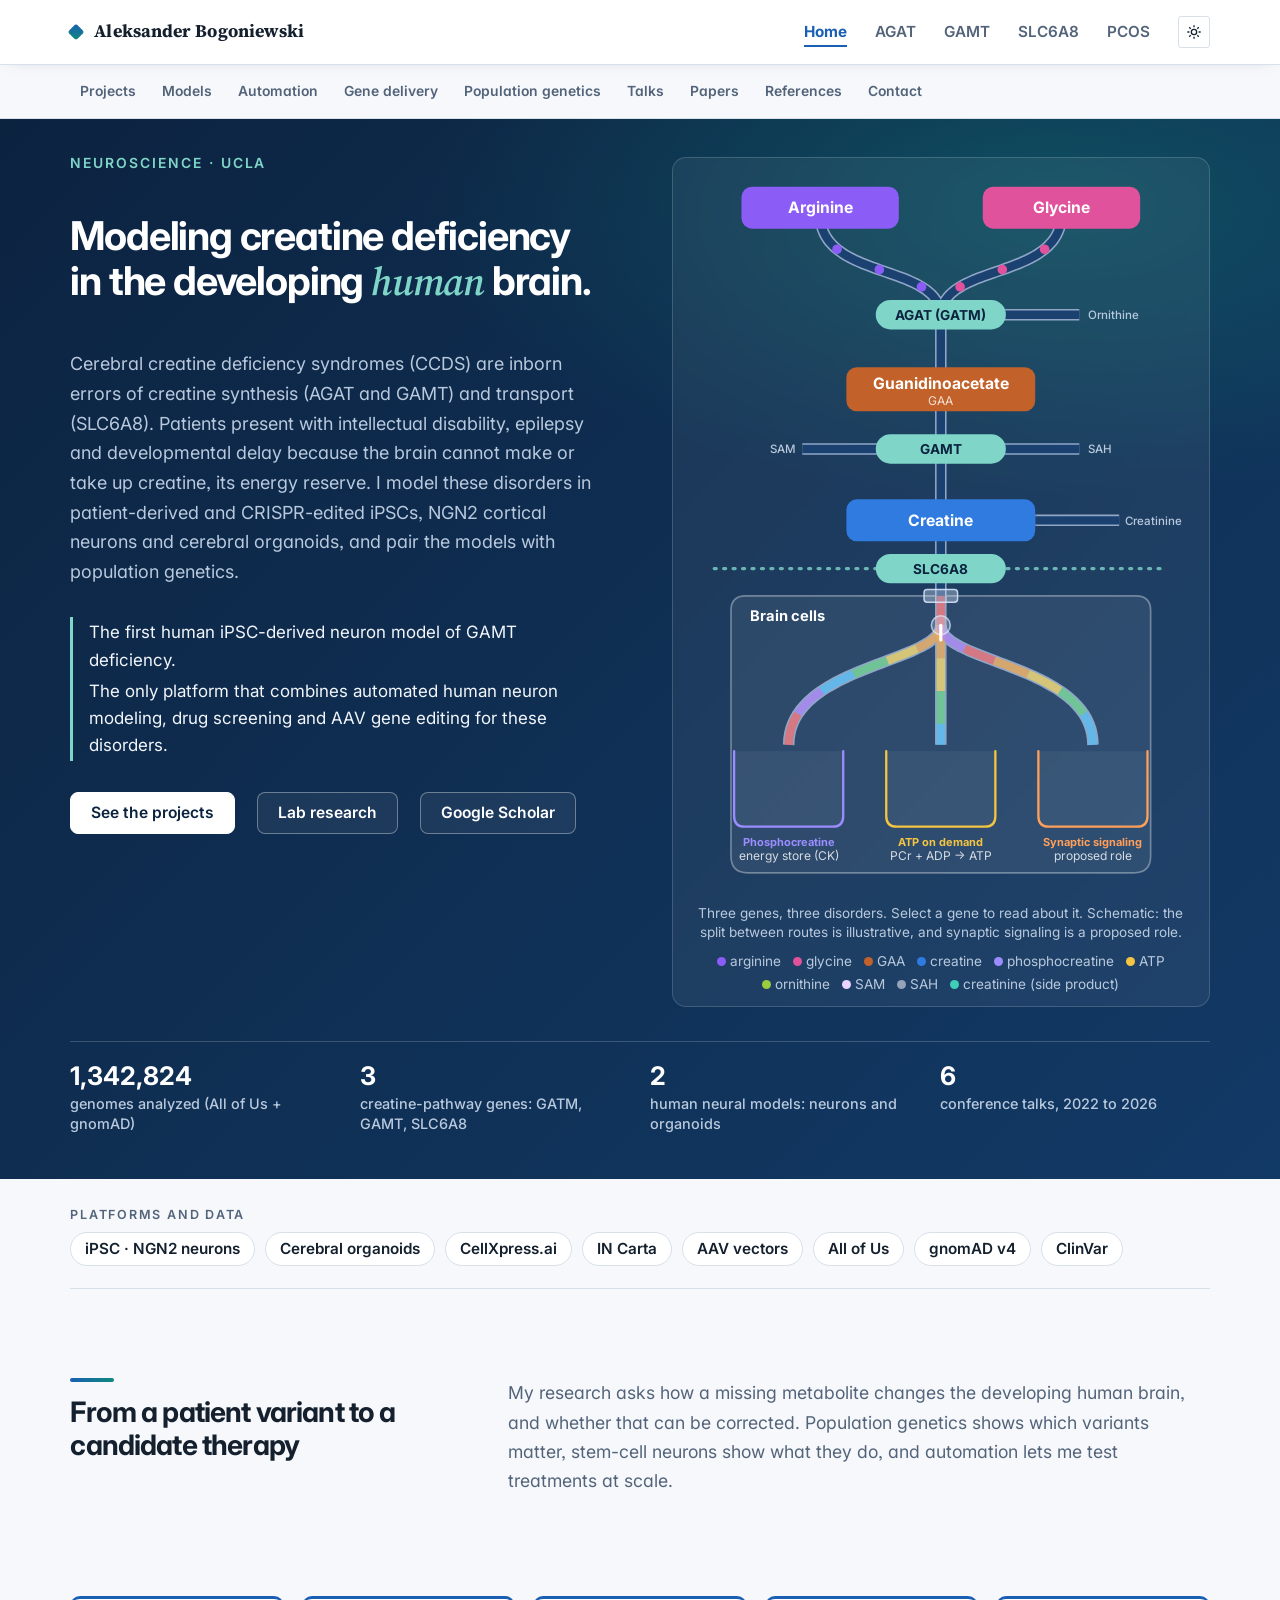
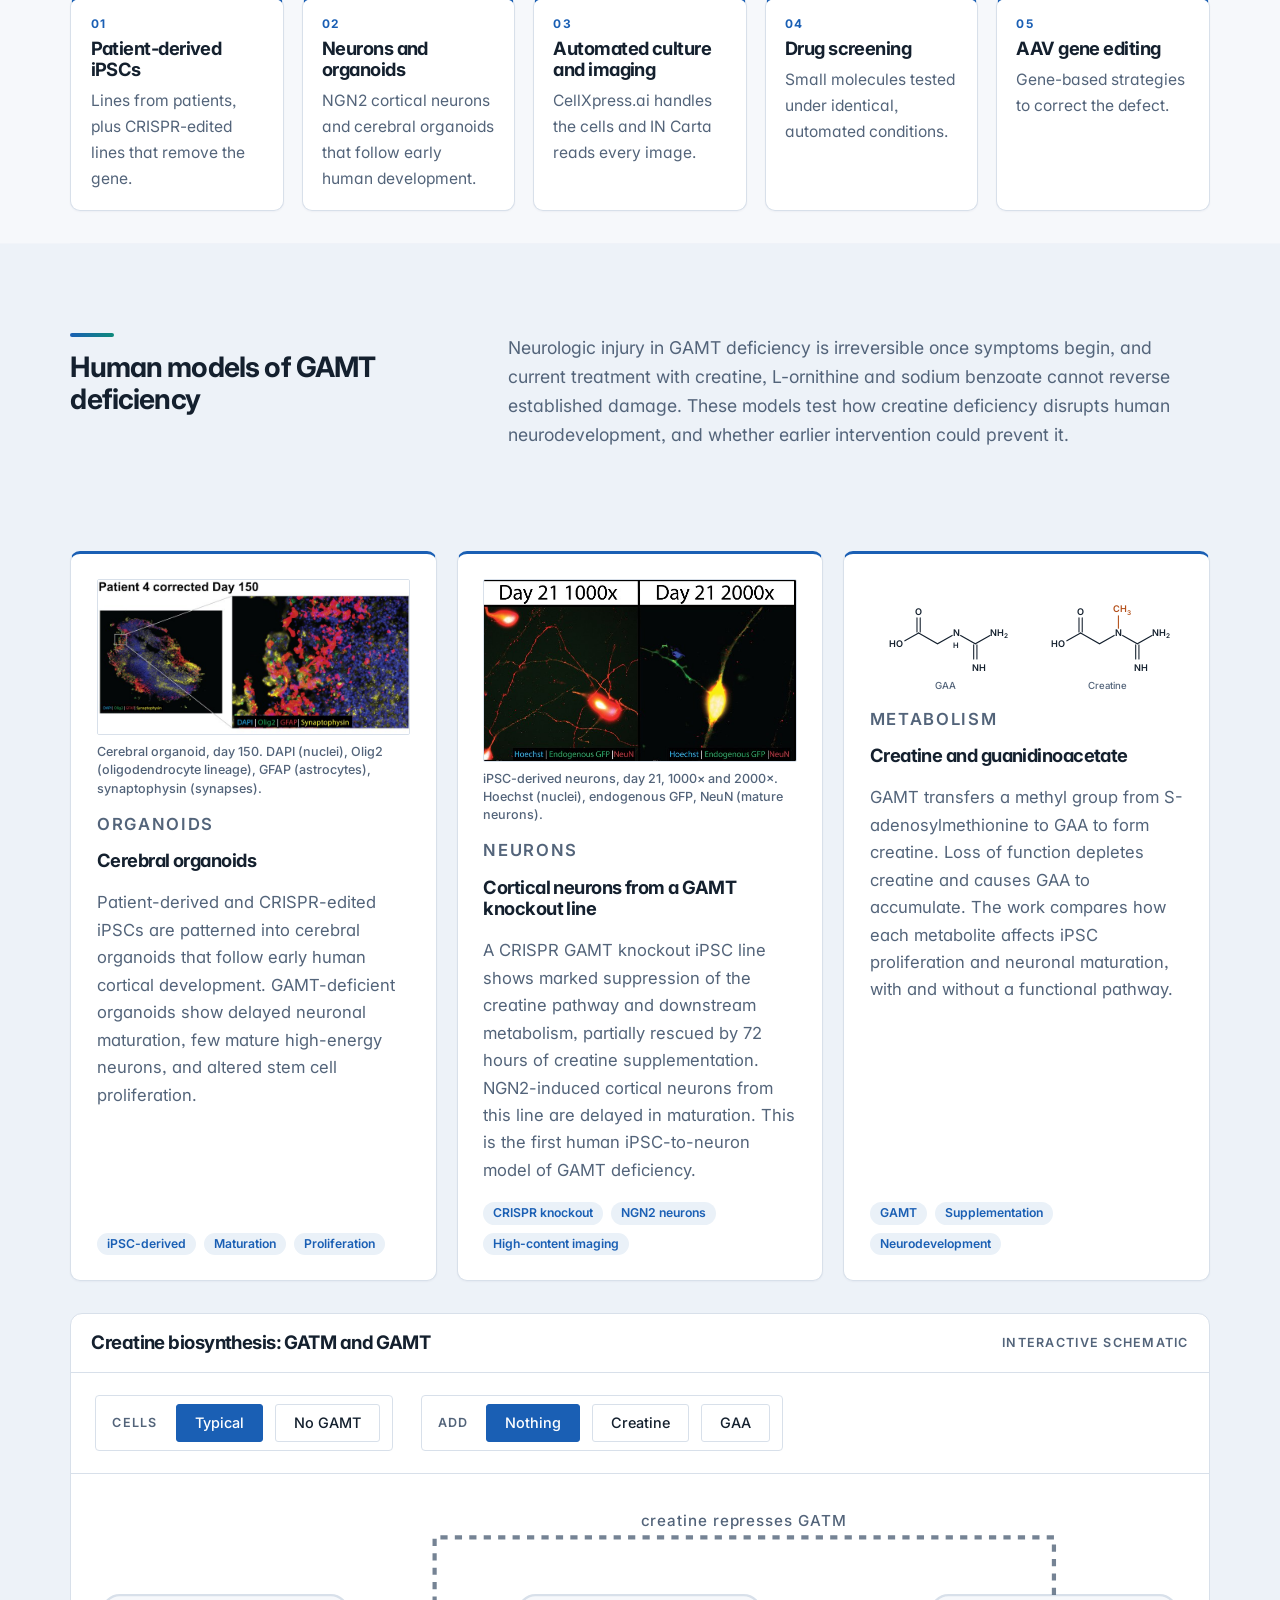
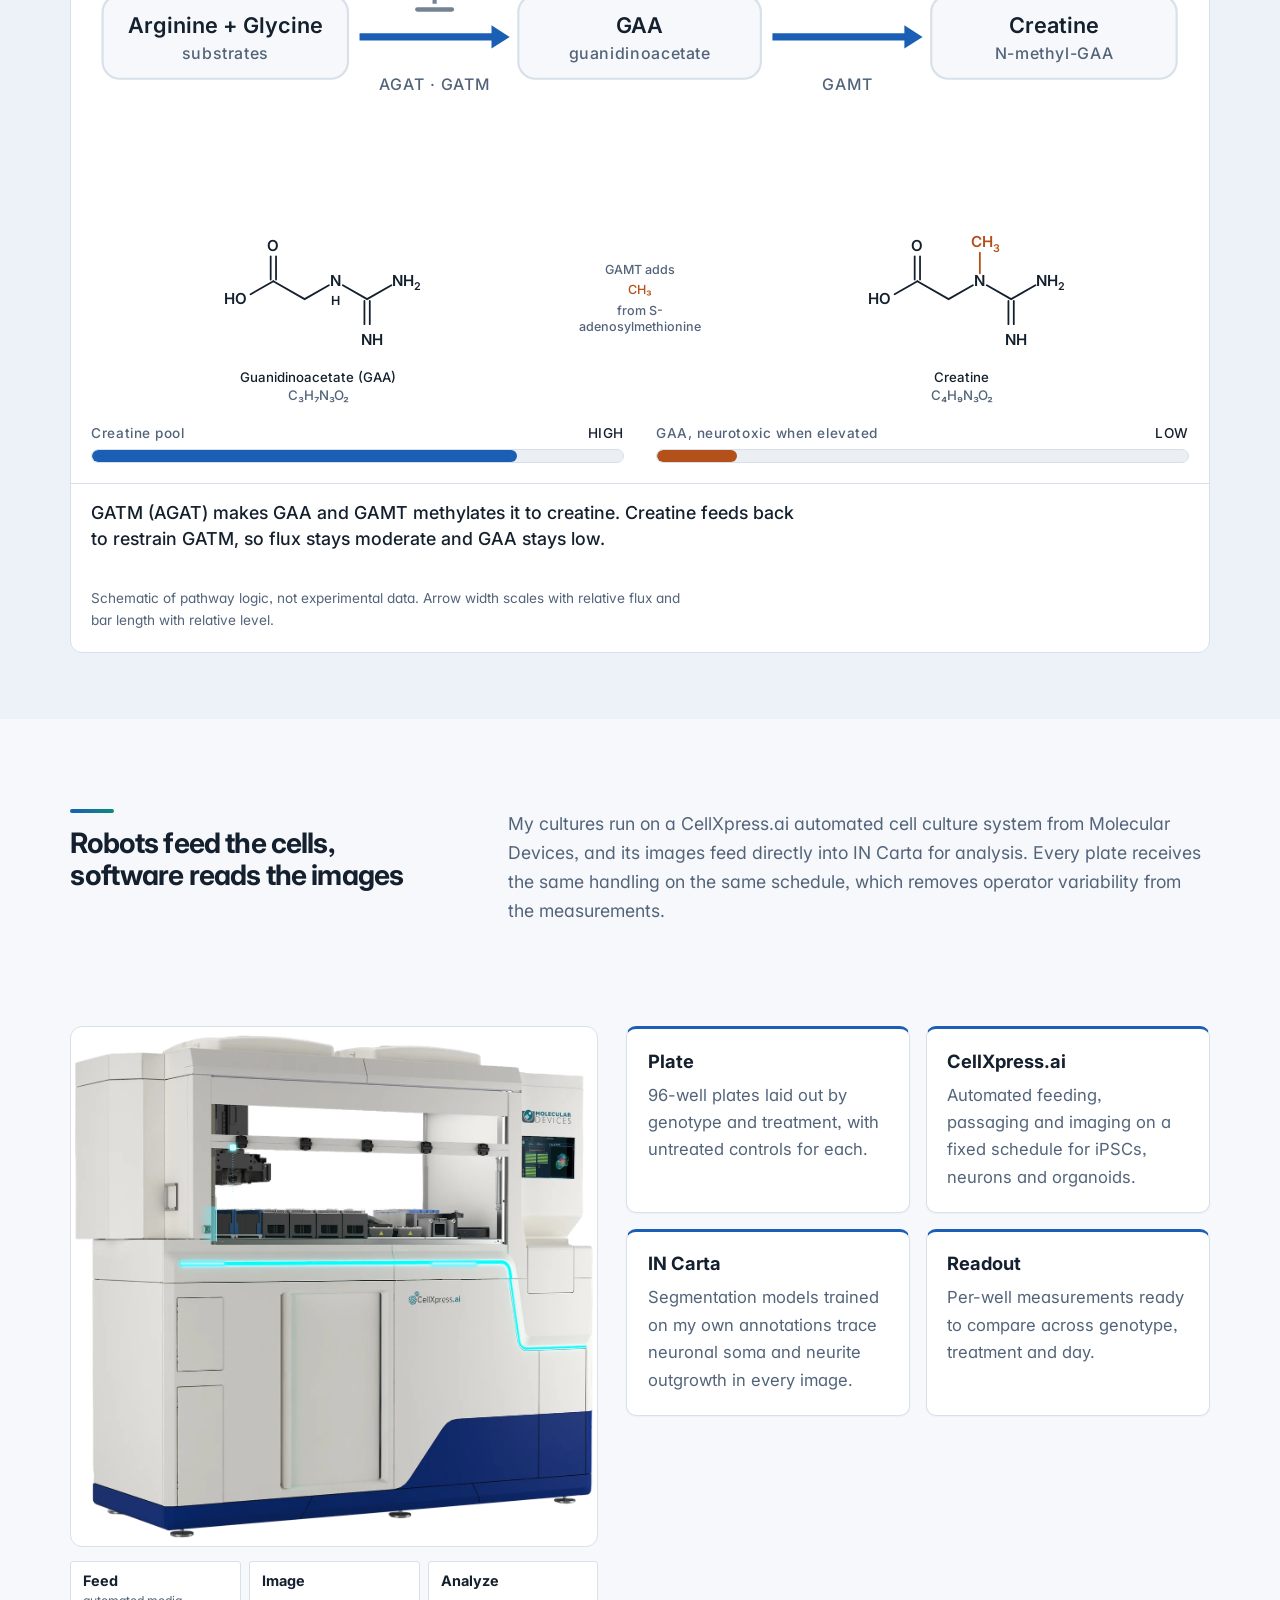
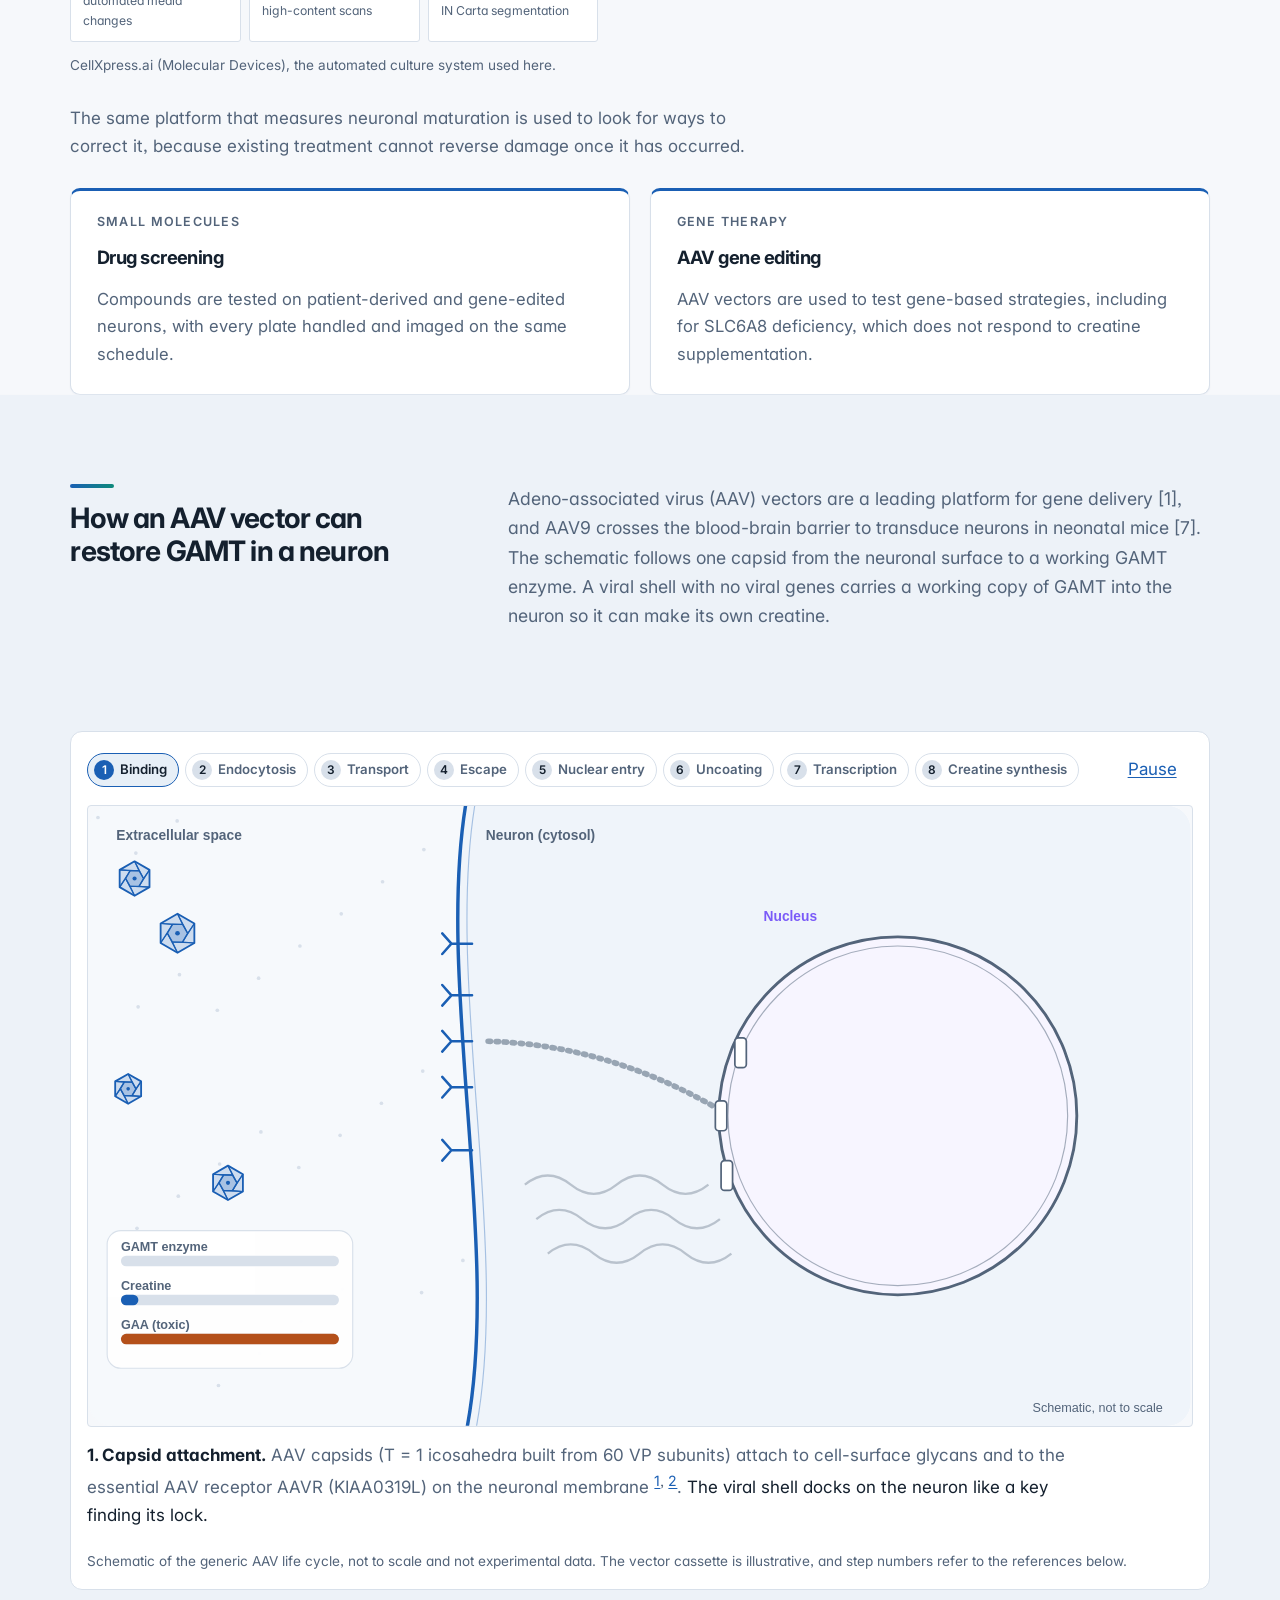
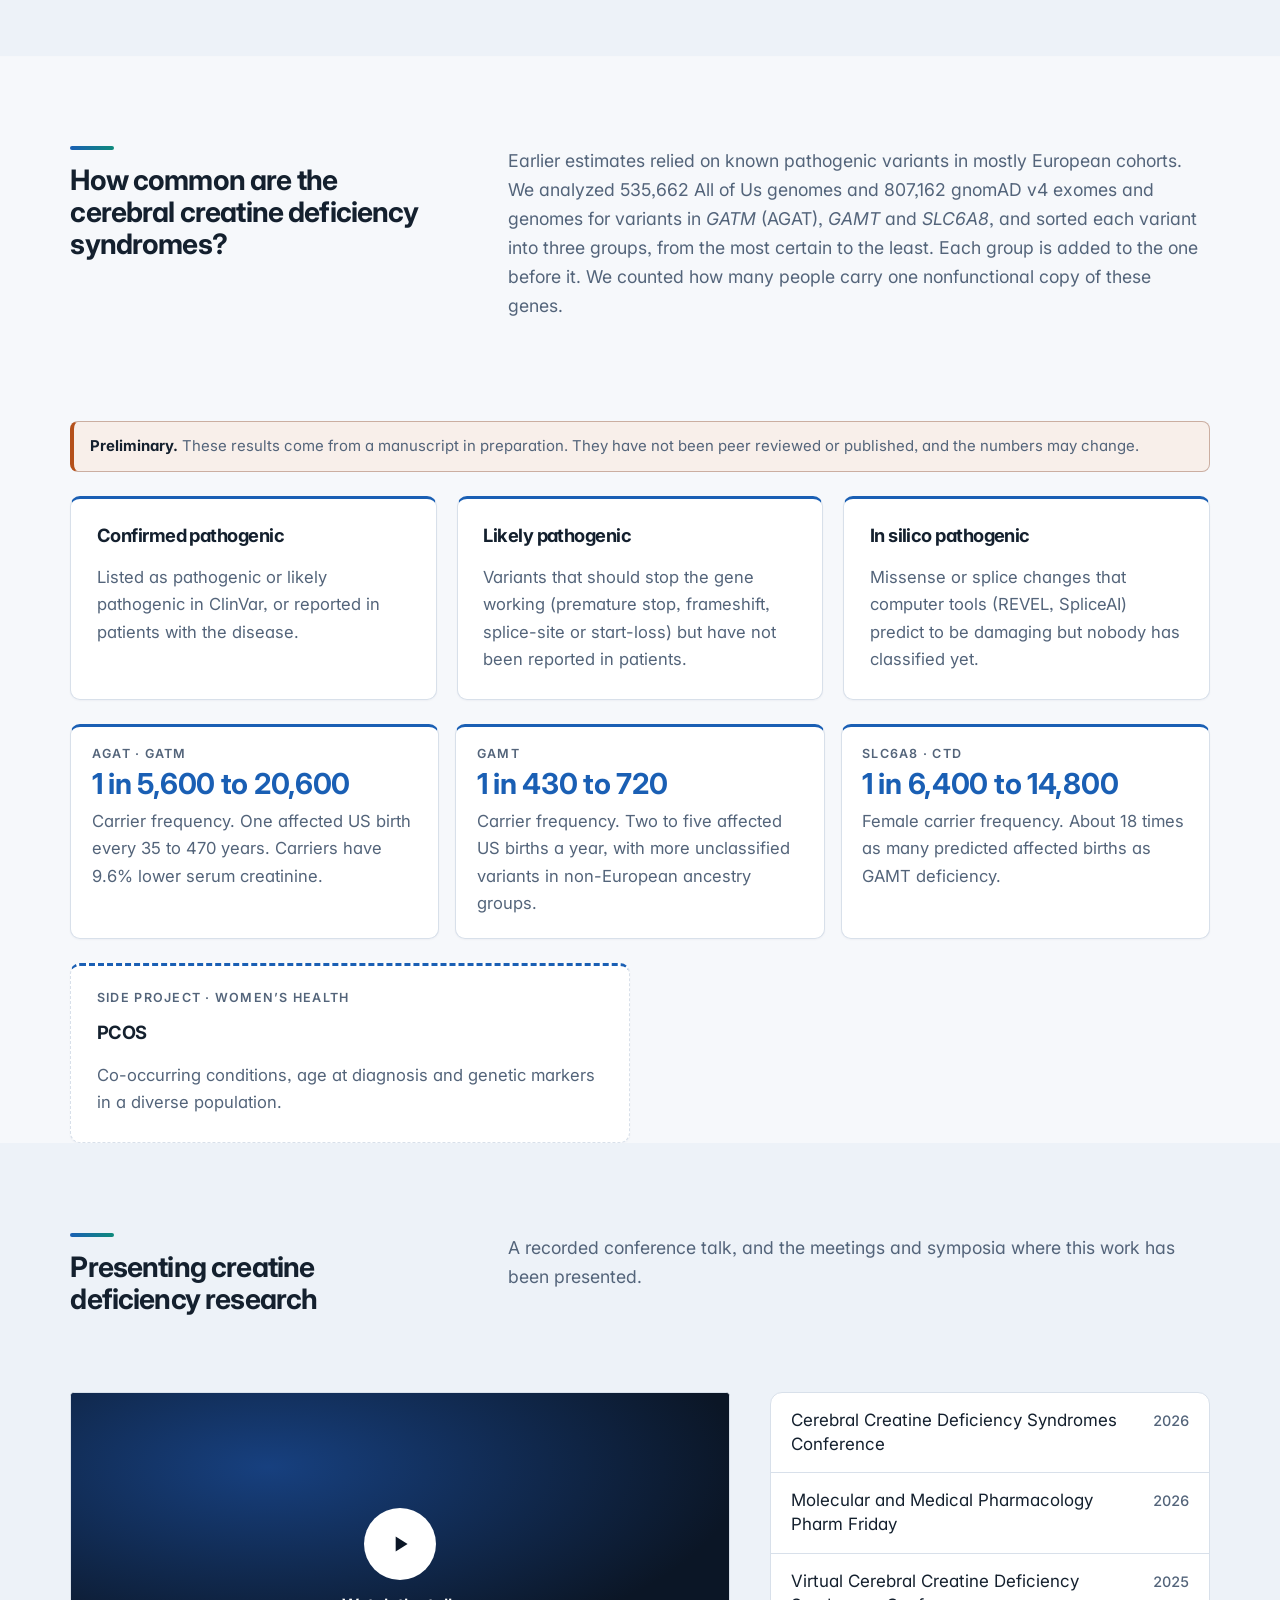
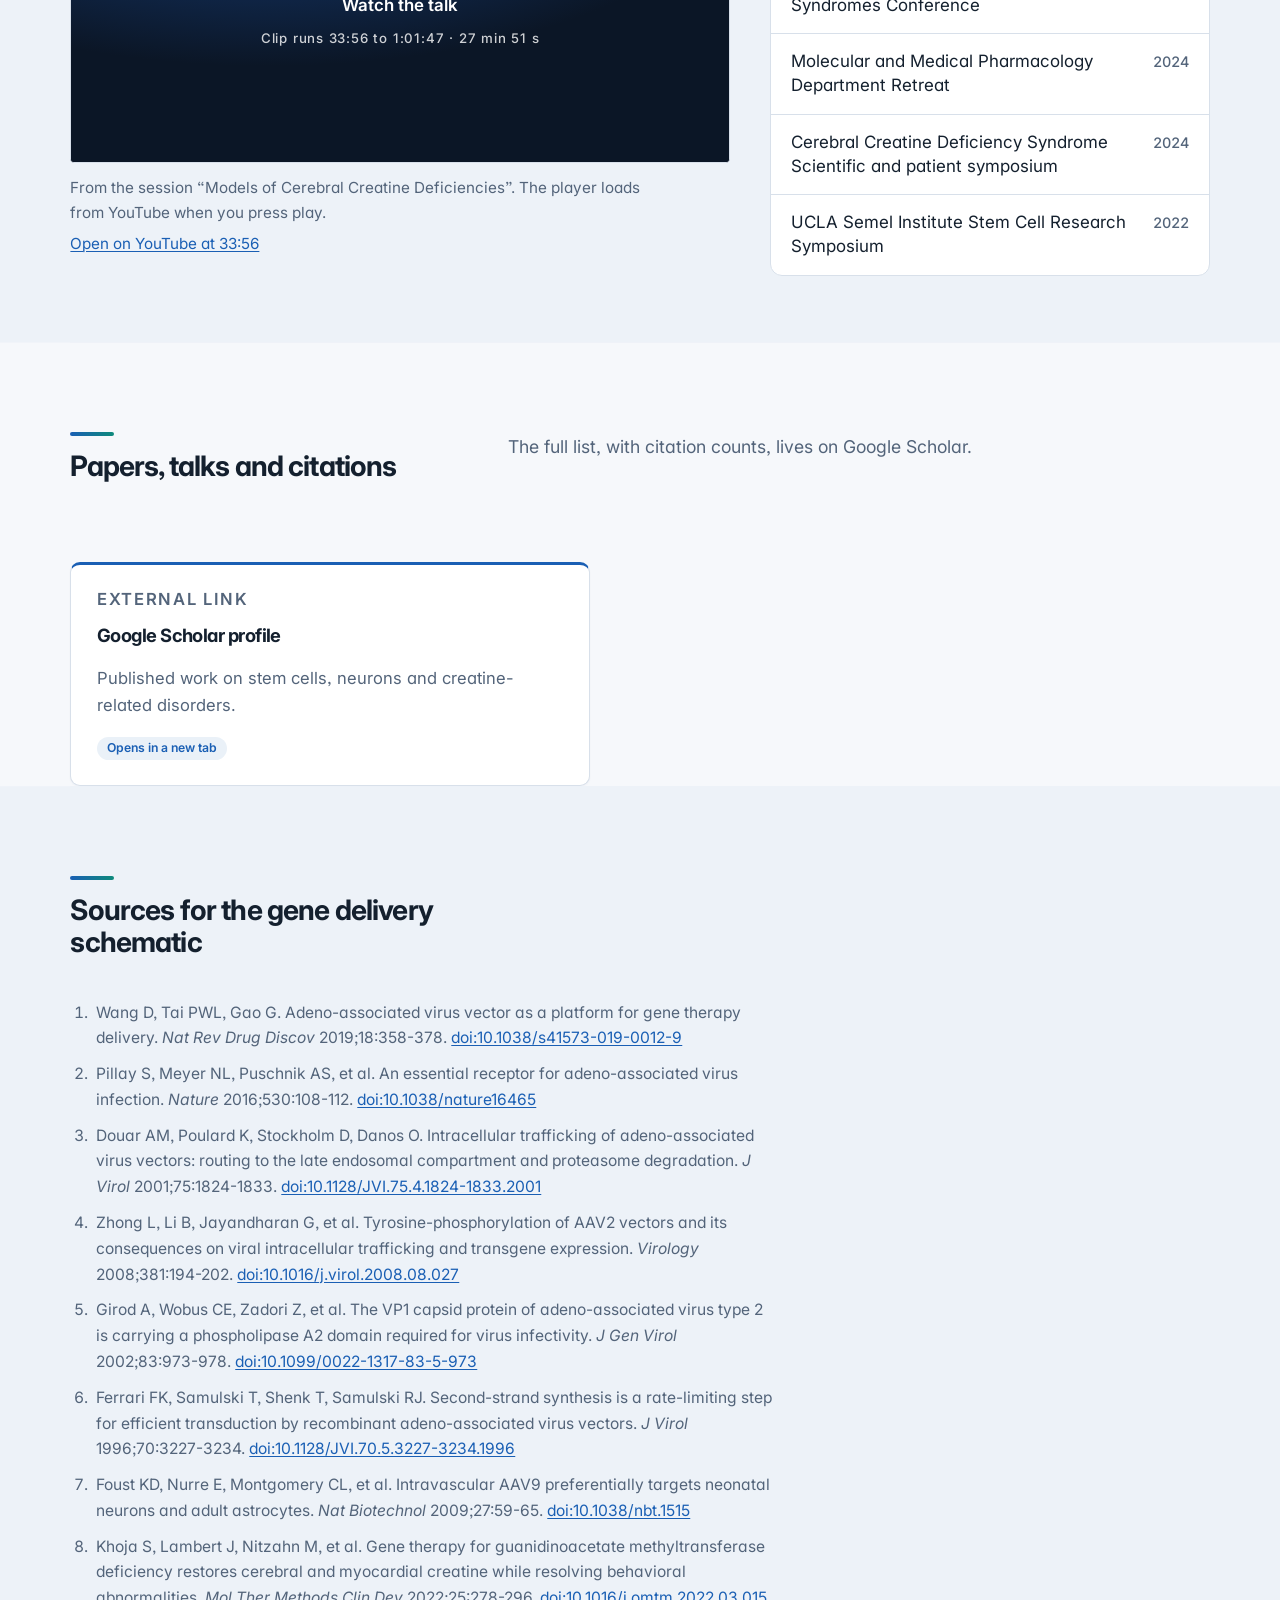
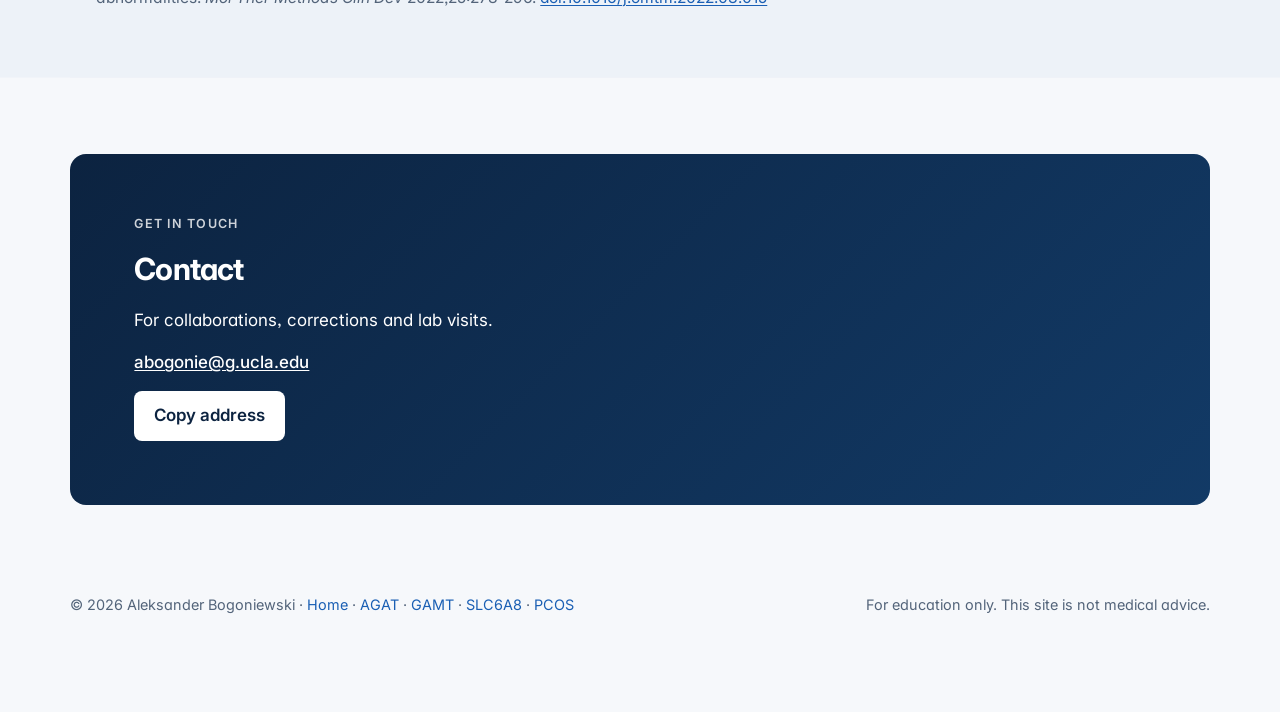
==== commit 5b54aadd: "Add GoatCounter visitor analytics to every page Co-Authored-By: Claude Opus 5.5 <noreply@anthropic.c" ====
--- a/index.html
+++ b/index.html
@@ -511,5 +511,6 @@
 </script>
 
 <script src="heroflow.js?v=20261028e" defer></script>
+<script data-goatcounter="https://abogonie.goatcounter.com/count" async src="//gc.zgo.at/count.js"></script>
 </body>
 </html>
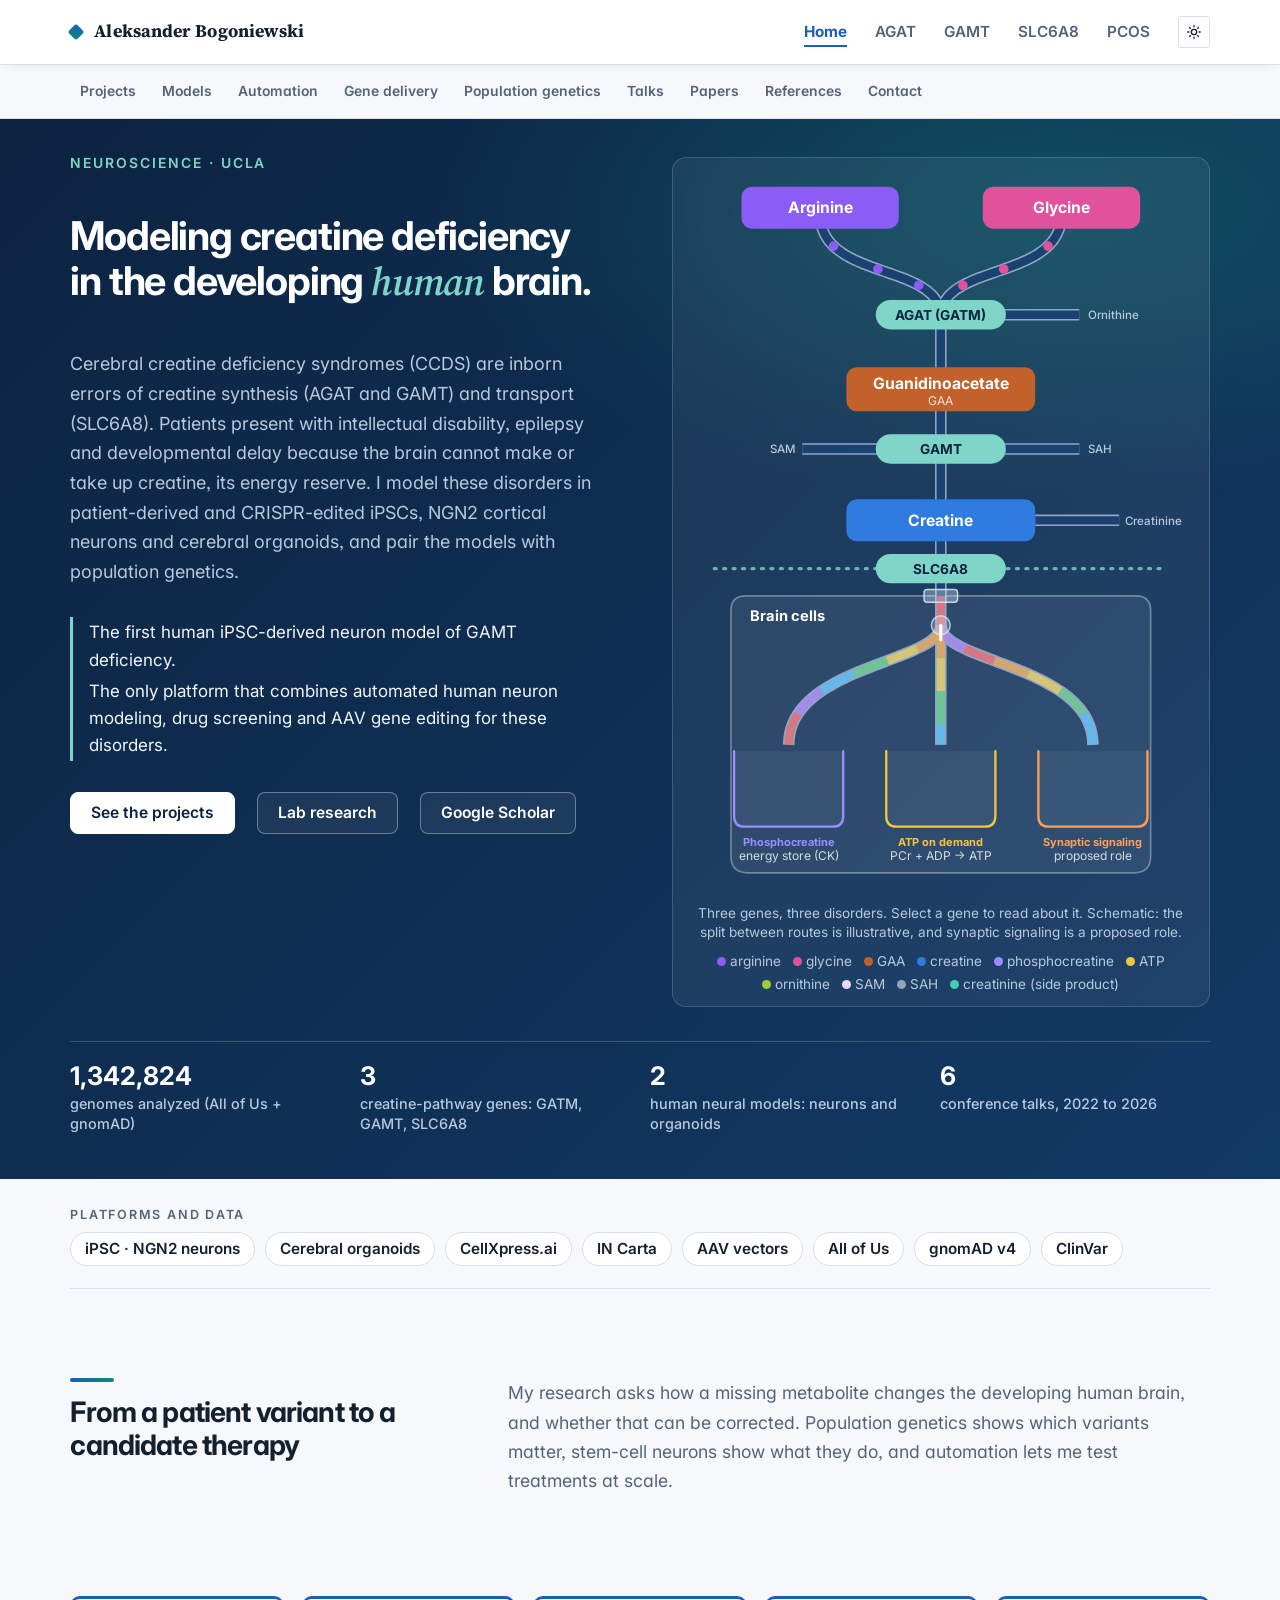
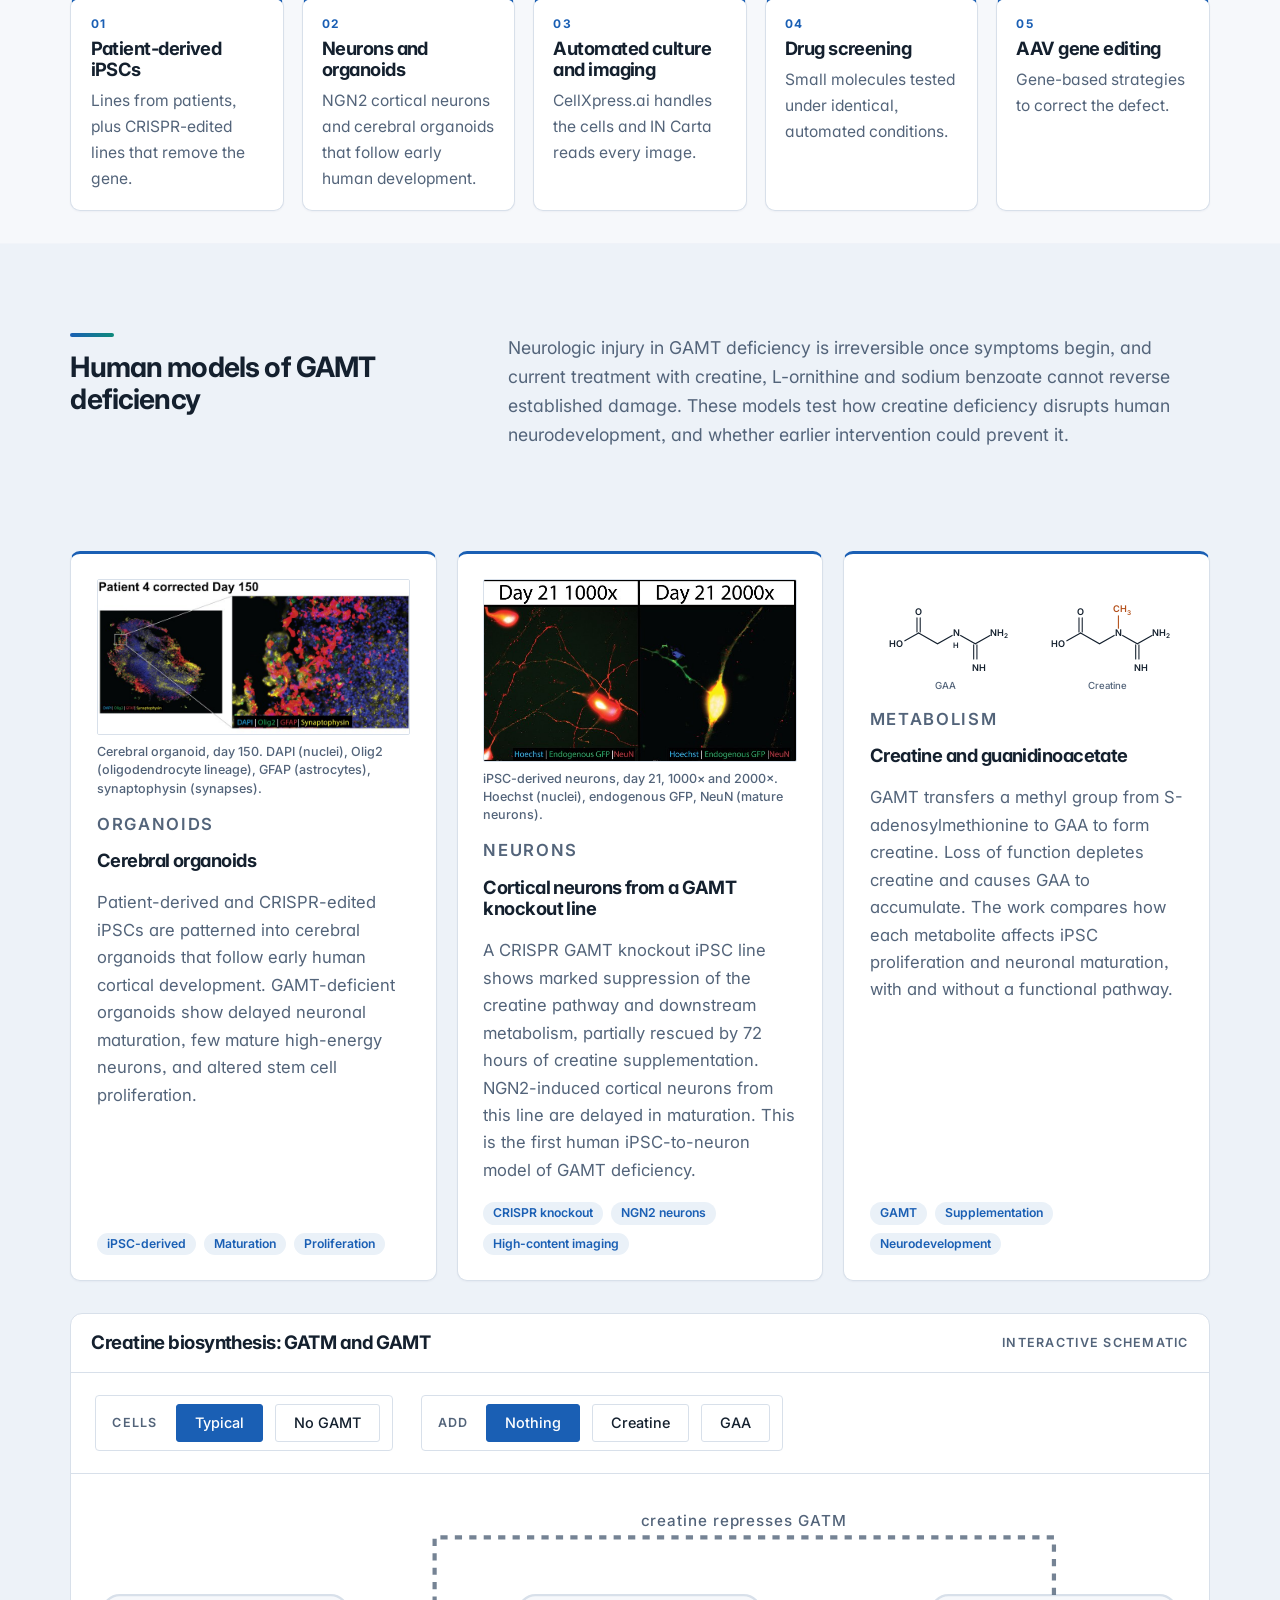
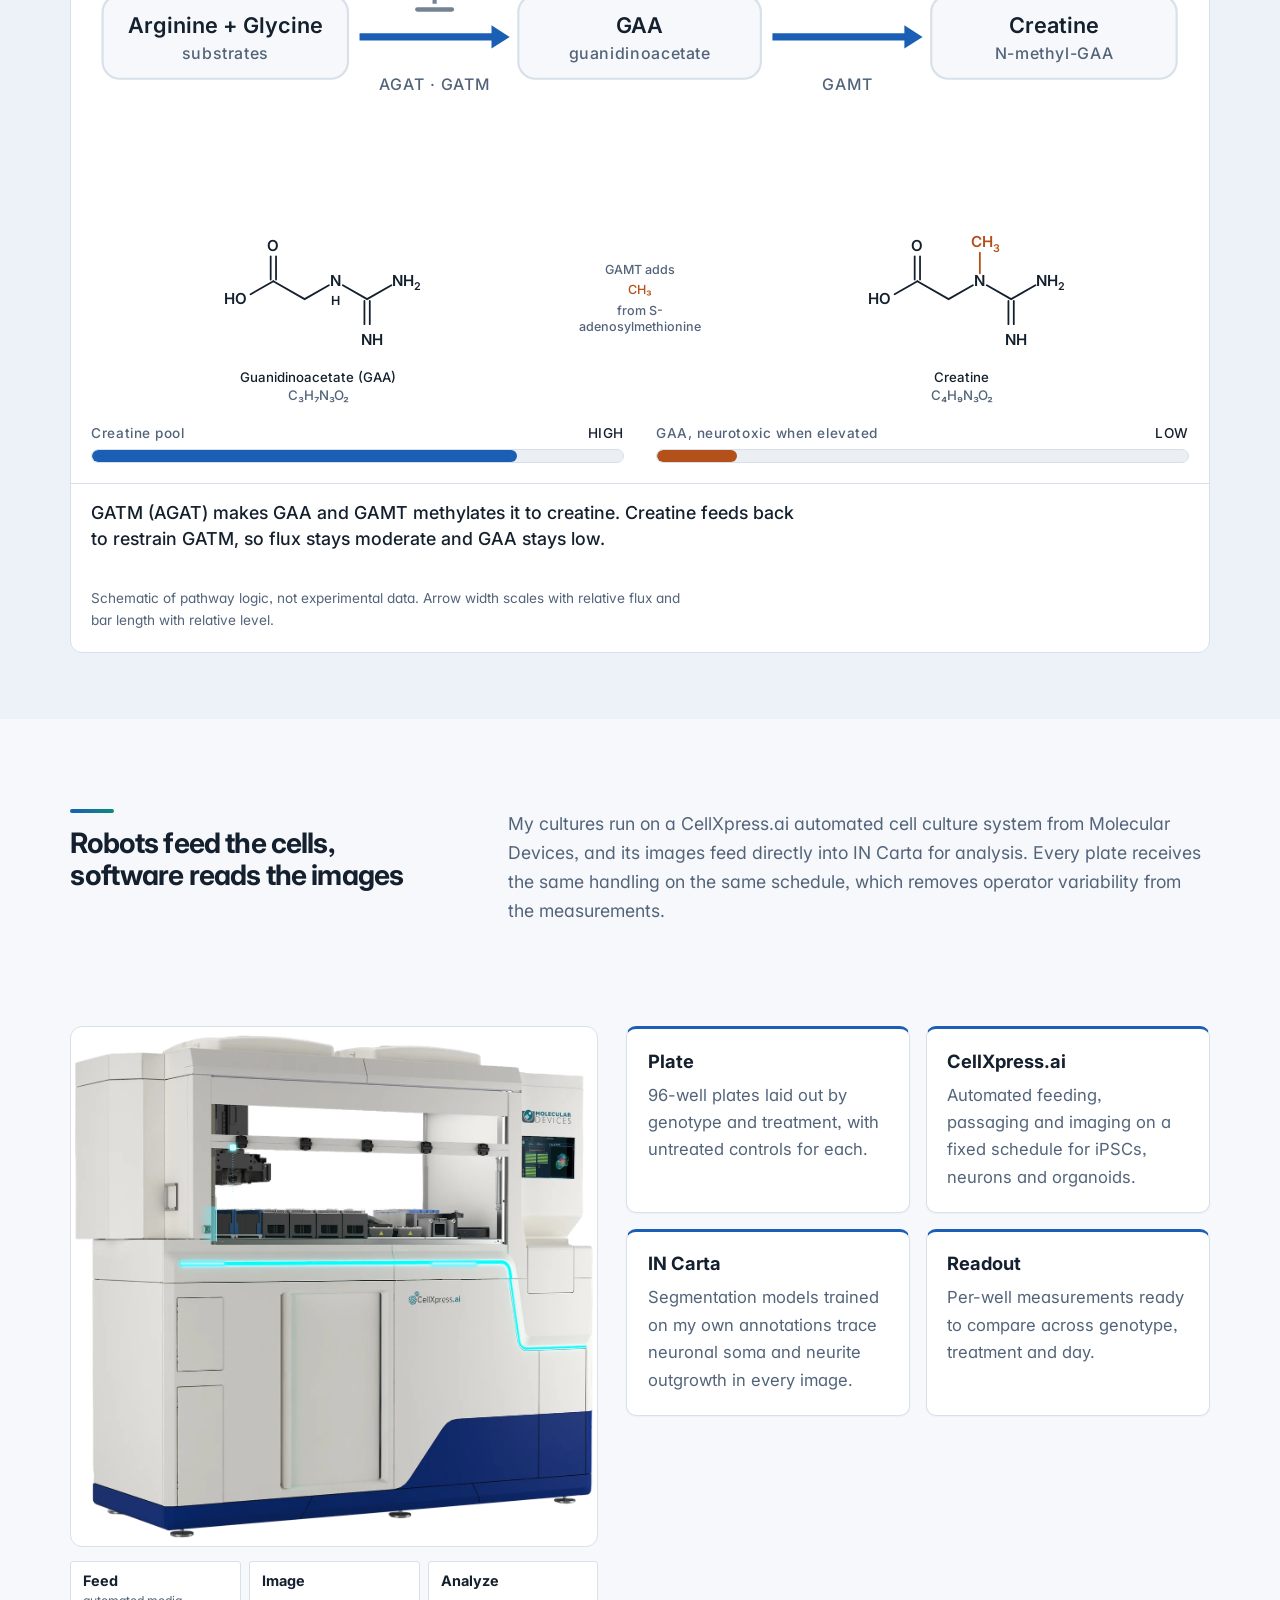
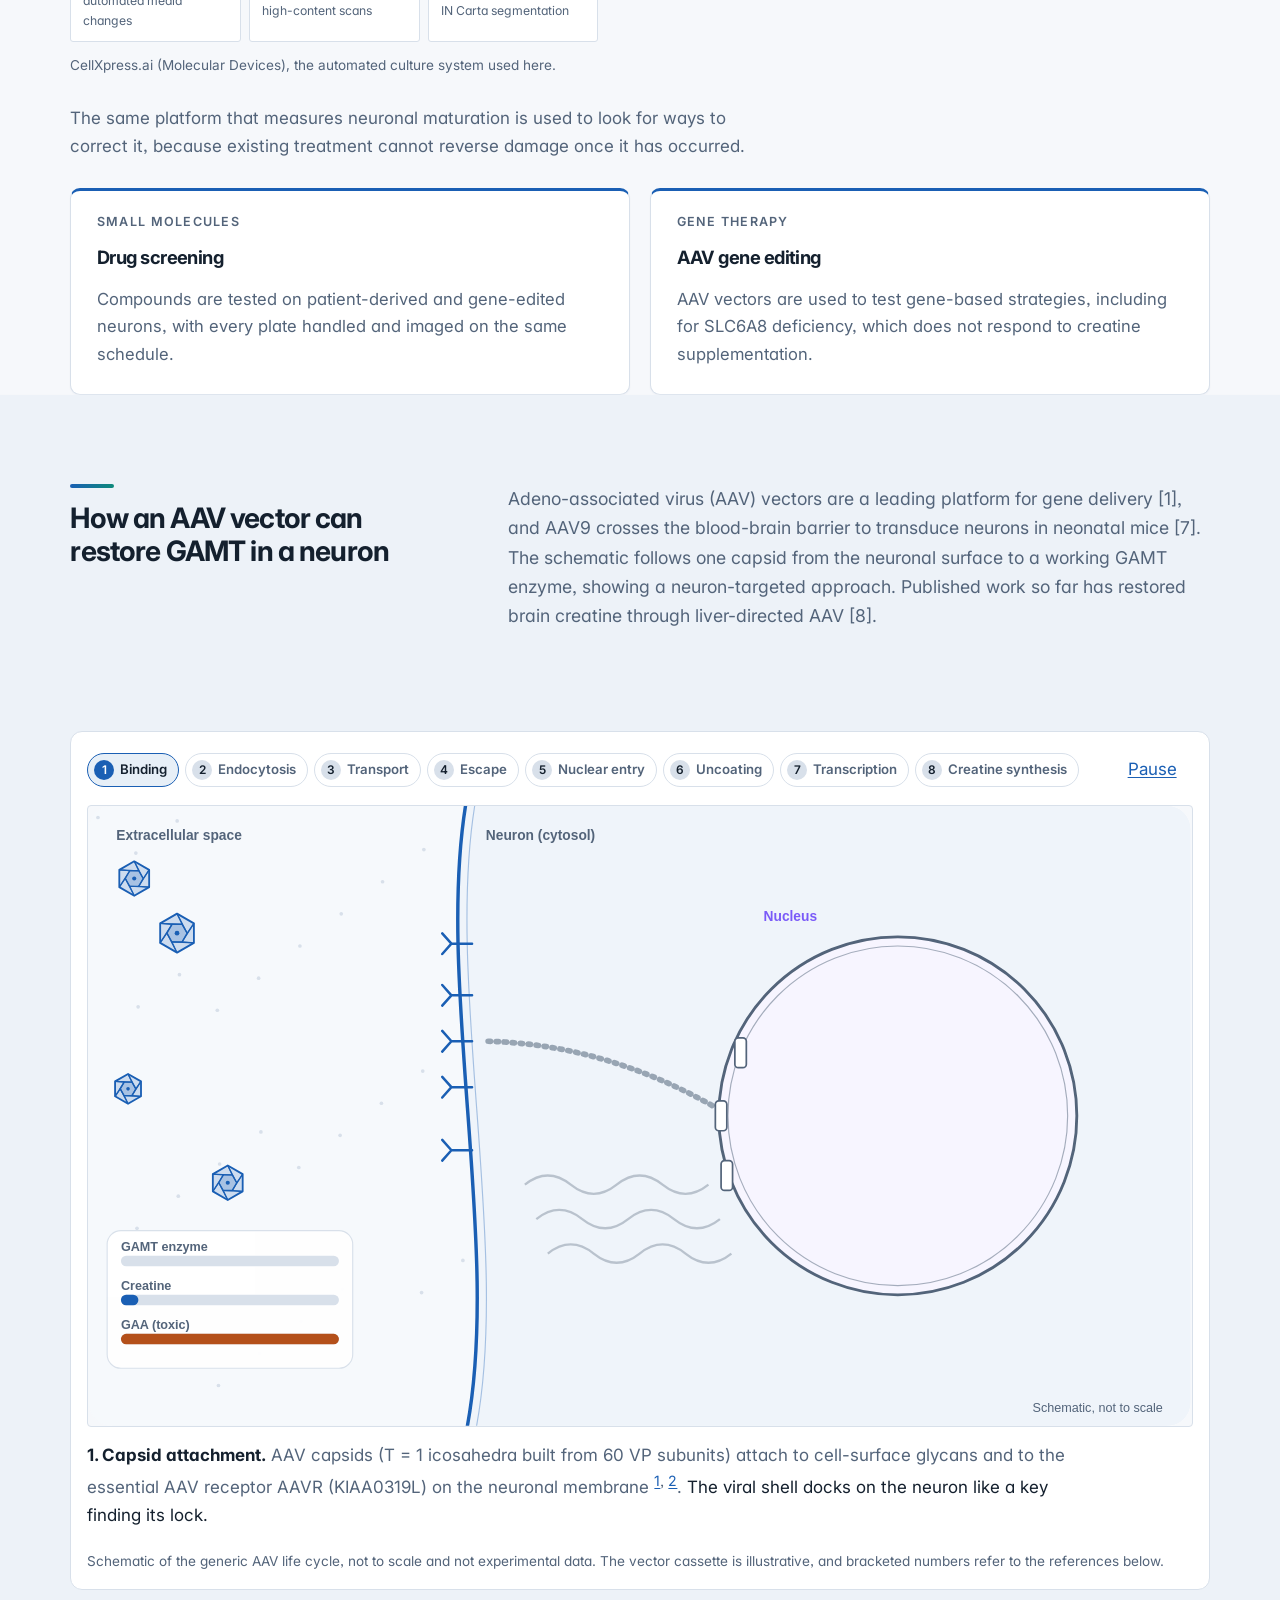
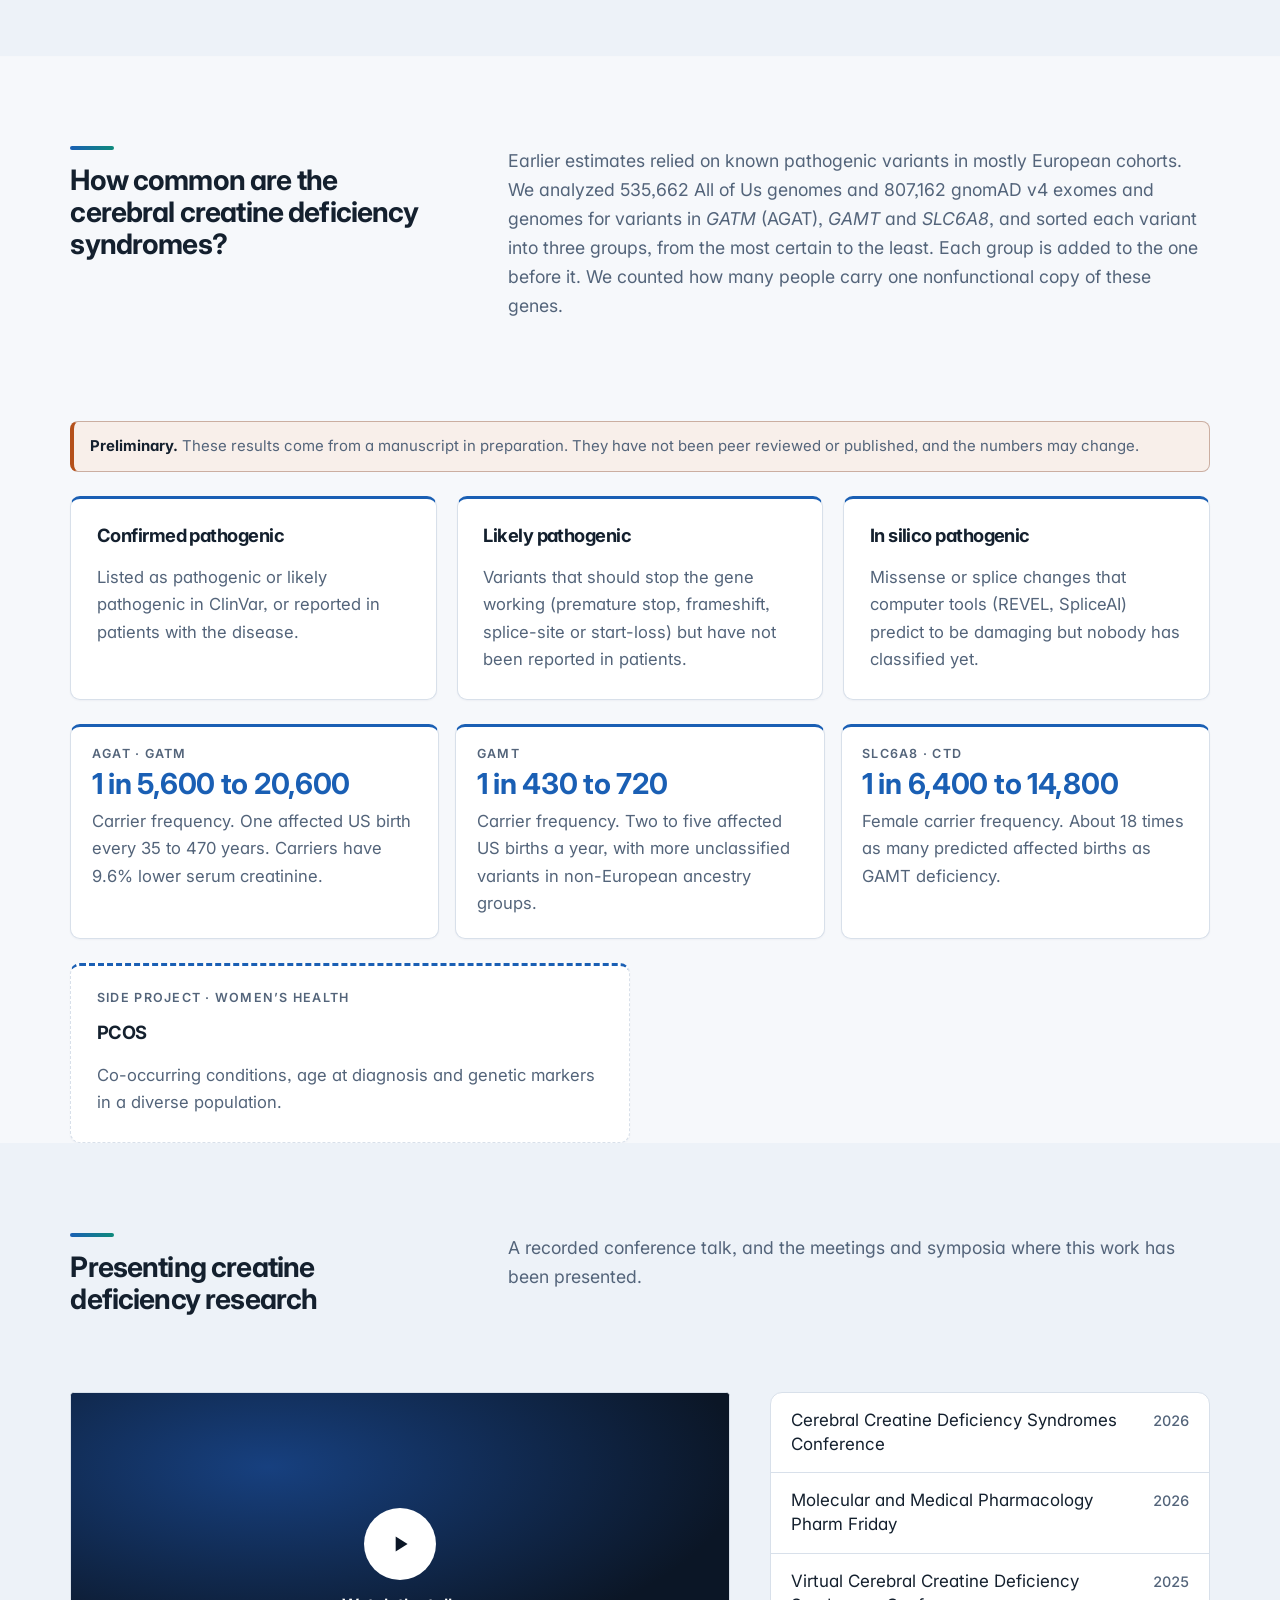
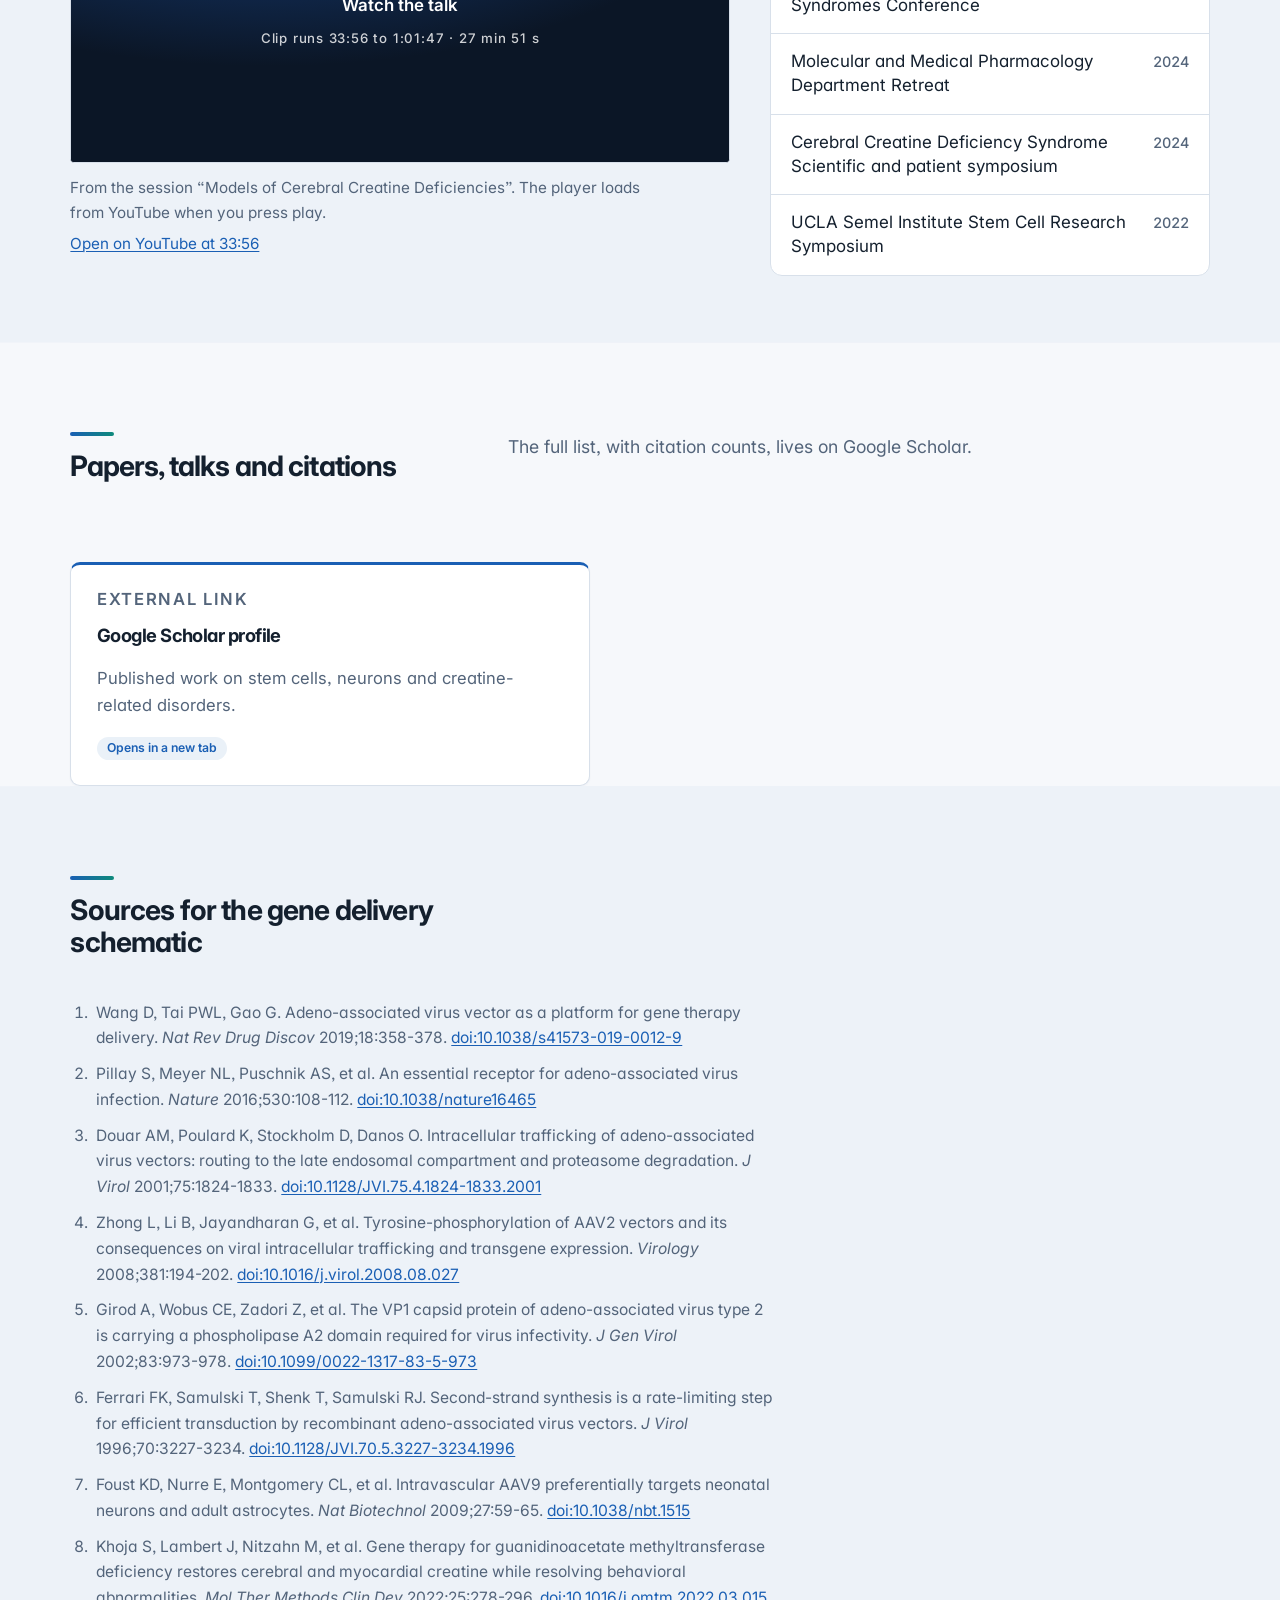
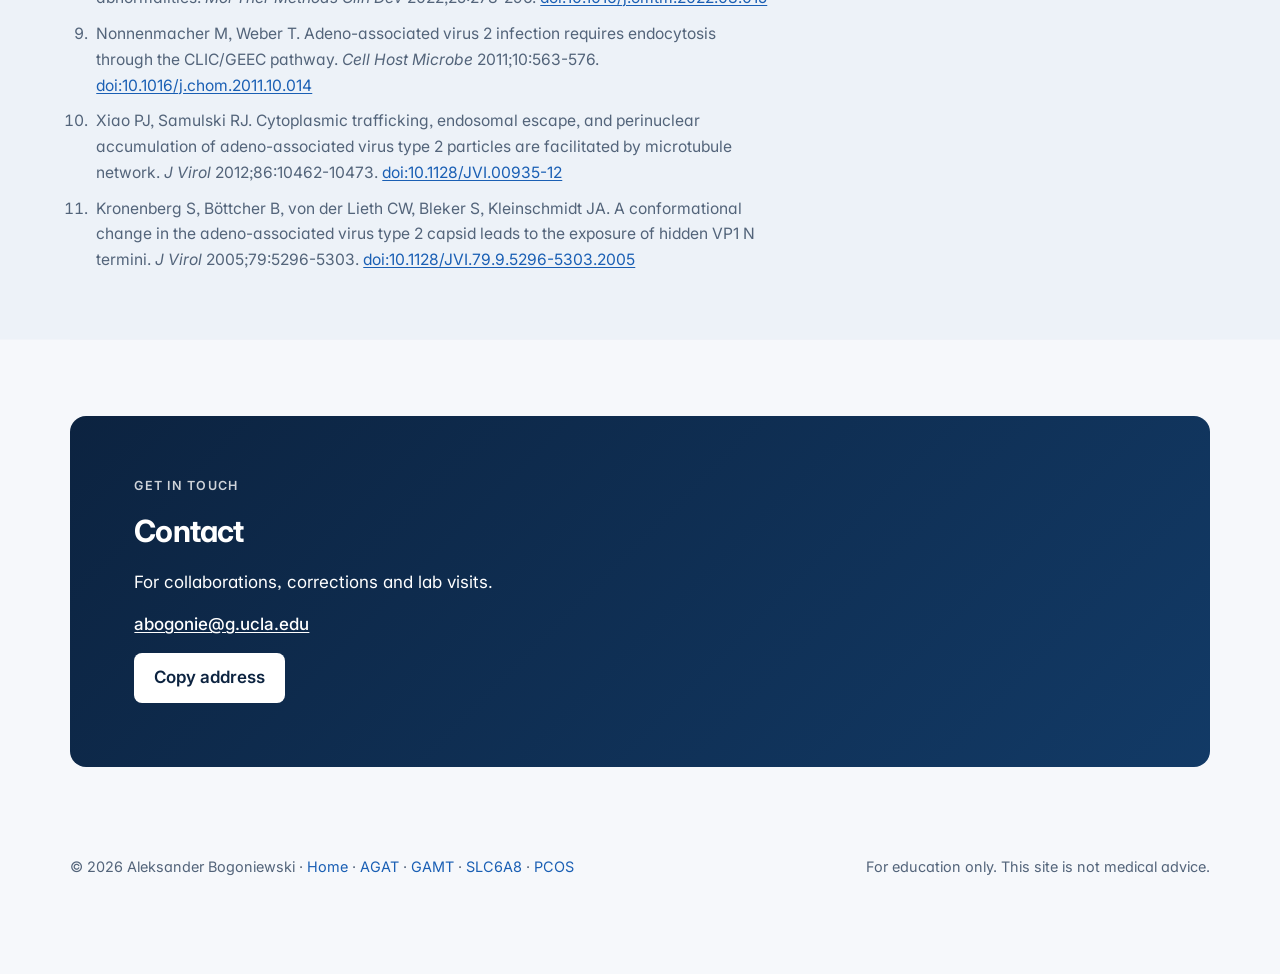
==== commit 0ab7554d: "Correct AAV schematic claims and citations after fact check - Endocytosis: mainly clathrin-independe" ====
--- a/index.html
+++ b/index.html
@@ -298,14 +298,14 @@
     <div class="sec-head rv">
       <p class="label">Gene delivery</p>
       <h2>How an AAV vector can restore GAMT in a neuron</h2>
-      <p>Adeno-associated virus (AAV) vectors are a leading platform for gene delivery [1], and AAV9 crosses the blood-brain barrier to transduce neurons in neonatal mice [7]. The schematic follows one capsid from the neuronal surface to a working GAMT enzyme. A viral shell with no viral genes carries a working copy of GAMT into the neuron so it can make its own creatine.</p>
+      <p>Adeno-associated virus (AAV) vectors are a leading platform for gene delivery [1], and AAV9 crosses the blood-brain barrier to transduce neurons in neonatal mice [7]. The schematic follows one capsid from the neuronal surface to a working GAMT enzyme, showing a neuron-targeted approach. Published work so far has restored brain creatine through liver-directed AAV [8].</p>
     </div>
     <figure class="aav rv" id="aav">
       <div class="aav-bar"><div class="aav-chips" id="aavChips" role="group" aria-label="Delivery steps"></div><button class="btn" id="aavPlay" type="button">Pause</button></div>
       <div class="aav-svg" id="aavSvg"></div>
       <div class="aav-meters" aria-hidden="true"><div><span>GAMT enzyme</span><i><b id="aavM0" style="background:#7a5af8"></b></i></div><div><span>Creatine</span><i><b id="aavM1" style="background:var(--accent)"></b></i></div><div><span>GAA (toxic)</span><i><b id="aavM2" style="background:var(--warn)"></b></i></div></div>
       <p class="aav-story" id="aavStory" aria-live="polite"></p>
-      <figcaption>Schematic of the generic AAV life cycle, not to scale and not experimental data. The vector cassette is illustrative, and step numbers refer to the references below.</figcaption>
+      <figcaption>Schematic of the generic AAV life cycle, not to scale and not experimental data. The vector cassette is illustrative, and bracketed numbers refer to the references below.</figcaption>
     </figure>
   </section>
 
@@ -388,6 +388,9 @@
       <li id="ref6">Ferrari FK, Samulski T, Shenk T, Samulski RJ. Second-strand synthesis is a rate-limiting step for efficient transduction by recombinant adeno-associated virus vectors. <i>J Virol</i> 1996;70:3227-3234. <a href="https://doi.org/10.1128/JVI.70.5.3227-3234.1996" target="_blank" rel="noopener">doi:10.1128/JVI.70.5.3227-3234.1996</a></li>
       <li id="ref7">Foust KD, Nurre E, Montgomery CL, et al. Intravascular AAV9 preferentially targets neonatal neurons and adult astrocytes. <i>Nat Biotechnol</i> 2009;27:59-65. <a href="https://doi.org/10.1038/nbt.1515" target="_blank" rel="noopener">doi:10.1038/nbt.1515</a></li>
       <li id="ref8">Khoja S, Lambert J, Nitzahn M, et al. Gene therapy for guanidinoacetate methyltransferase deficiency restores cerebral and myocardial creatine while resolving behavioral abnormalities. <i>Mol Ther Methods Clin Dev</i> 2022;25:278-296. <a href="https://doi.org/10.1016/j.omtm.2022.03.015" target="_blank" rel="noopener">doi:10.1016/j.omtm.2022.03.015</a></li>
+      <li id="ref9">Nonnenmacher M, Weber T. Adeno-associated virus 2 infection requires endocytosis through the CLIC/GEEC pathway. <i>Cell Host Microbe</i> 2011;10:563-576. <a href="https://doi.org/10.1016/j.chom.2011.10.014" target="_blank" rel="noopener">doi:10.1016/j.chom.2011.10.014</a></li>
+      <li id="ref10">Xiao PJ, Samulski RJ. Cytoplasmic trafficking, endosomal escape, and perinuclear accumulation of adeno-associated virus type 2 particles are facilitated by microtubule network. <i>J Virol</i> 2012;86:10462-10473. <a href="https://doi.org/10.1128/JVI.00935-12" target="_blank" rel="noopener">doi:10.1128/JVI.00935-12</a></li>
+      <li id="ref11">Kronenberg S, Böttcher B, von der Lieth CW, Bleker S, Kleinschmidt JA. A conformational change in the adeno-associated virus type 2 capsid leads to the exposure of hidden VP1 N termini. <i>J Virol</i> 2005;79:5296-5303. <a href="https://doi.org/10.1128/JVI.79.9.5296-5303.2005" target="_blank" rel="noopener">doi:10.1128/JVI.79.9.5296-5303.2005</a></li>
     </ol>
   </section>
 
@@ -410,7 +413,7 @@
 <script src="neuro.js?v=20261028e" defer></script>
 <script src="subnav.js?v=20261028e" defer></script>
 <script src="popgen.js?v=20261028e" defer></script>
-<script src="aav.js?v=20261028e" defer></script>
+<script src="aav.js?v=20261028f" defer></script>
 <script>
 (function () {
   var root = document.documentElement;
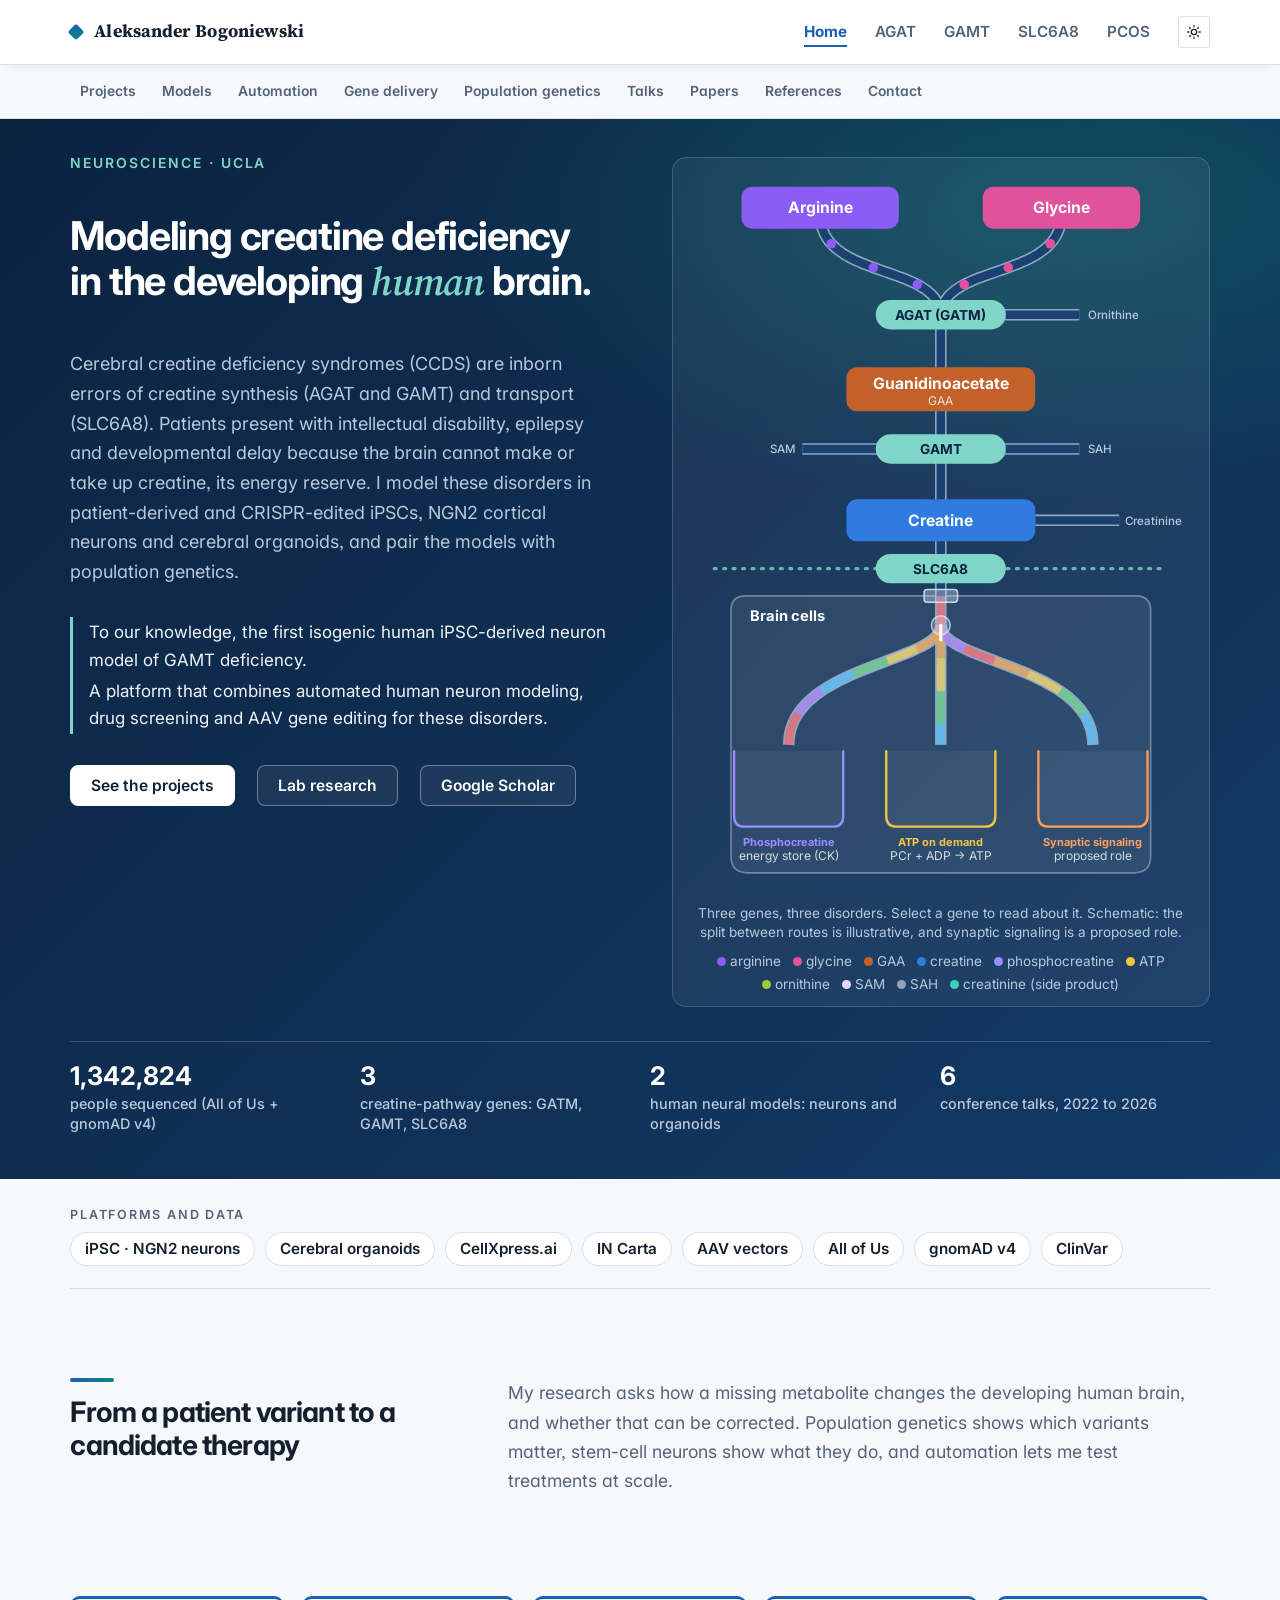
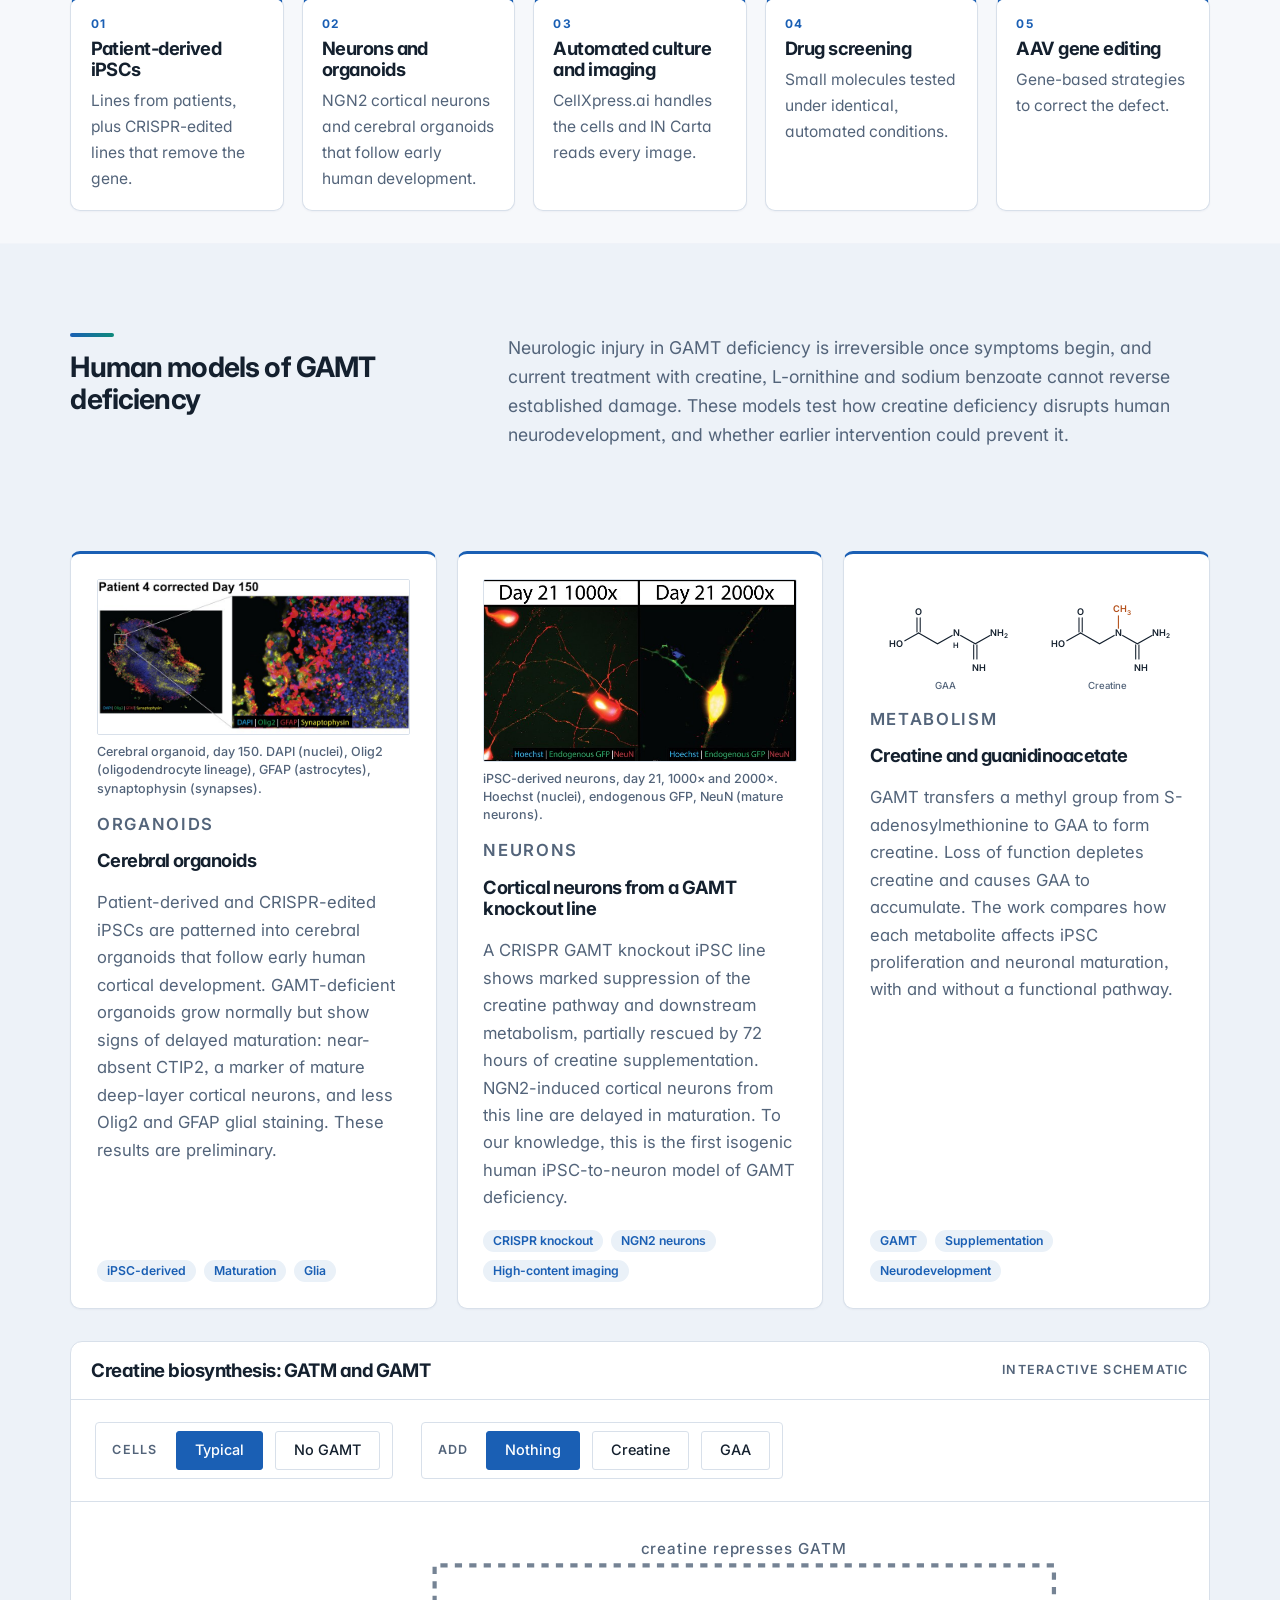
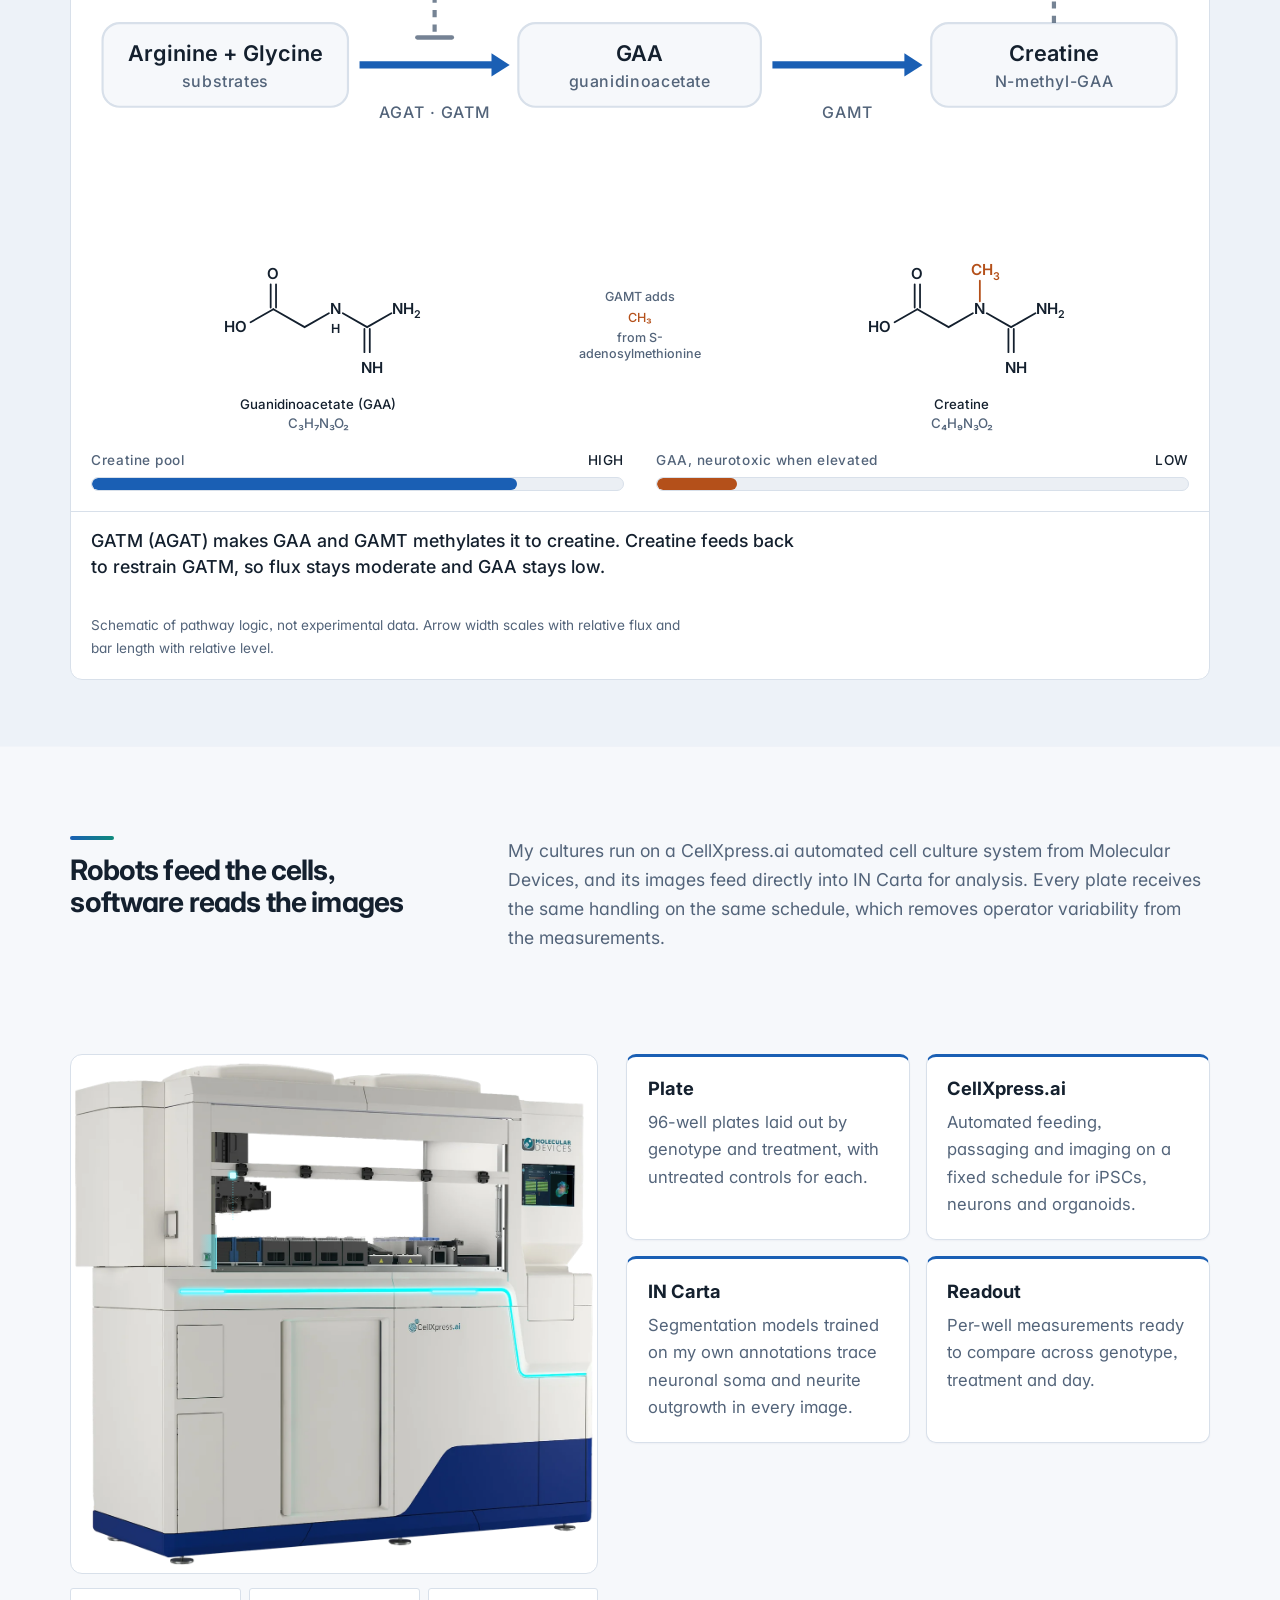
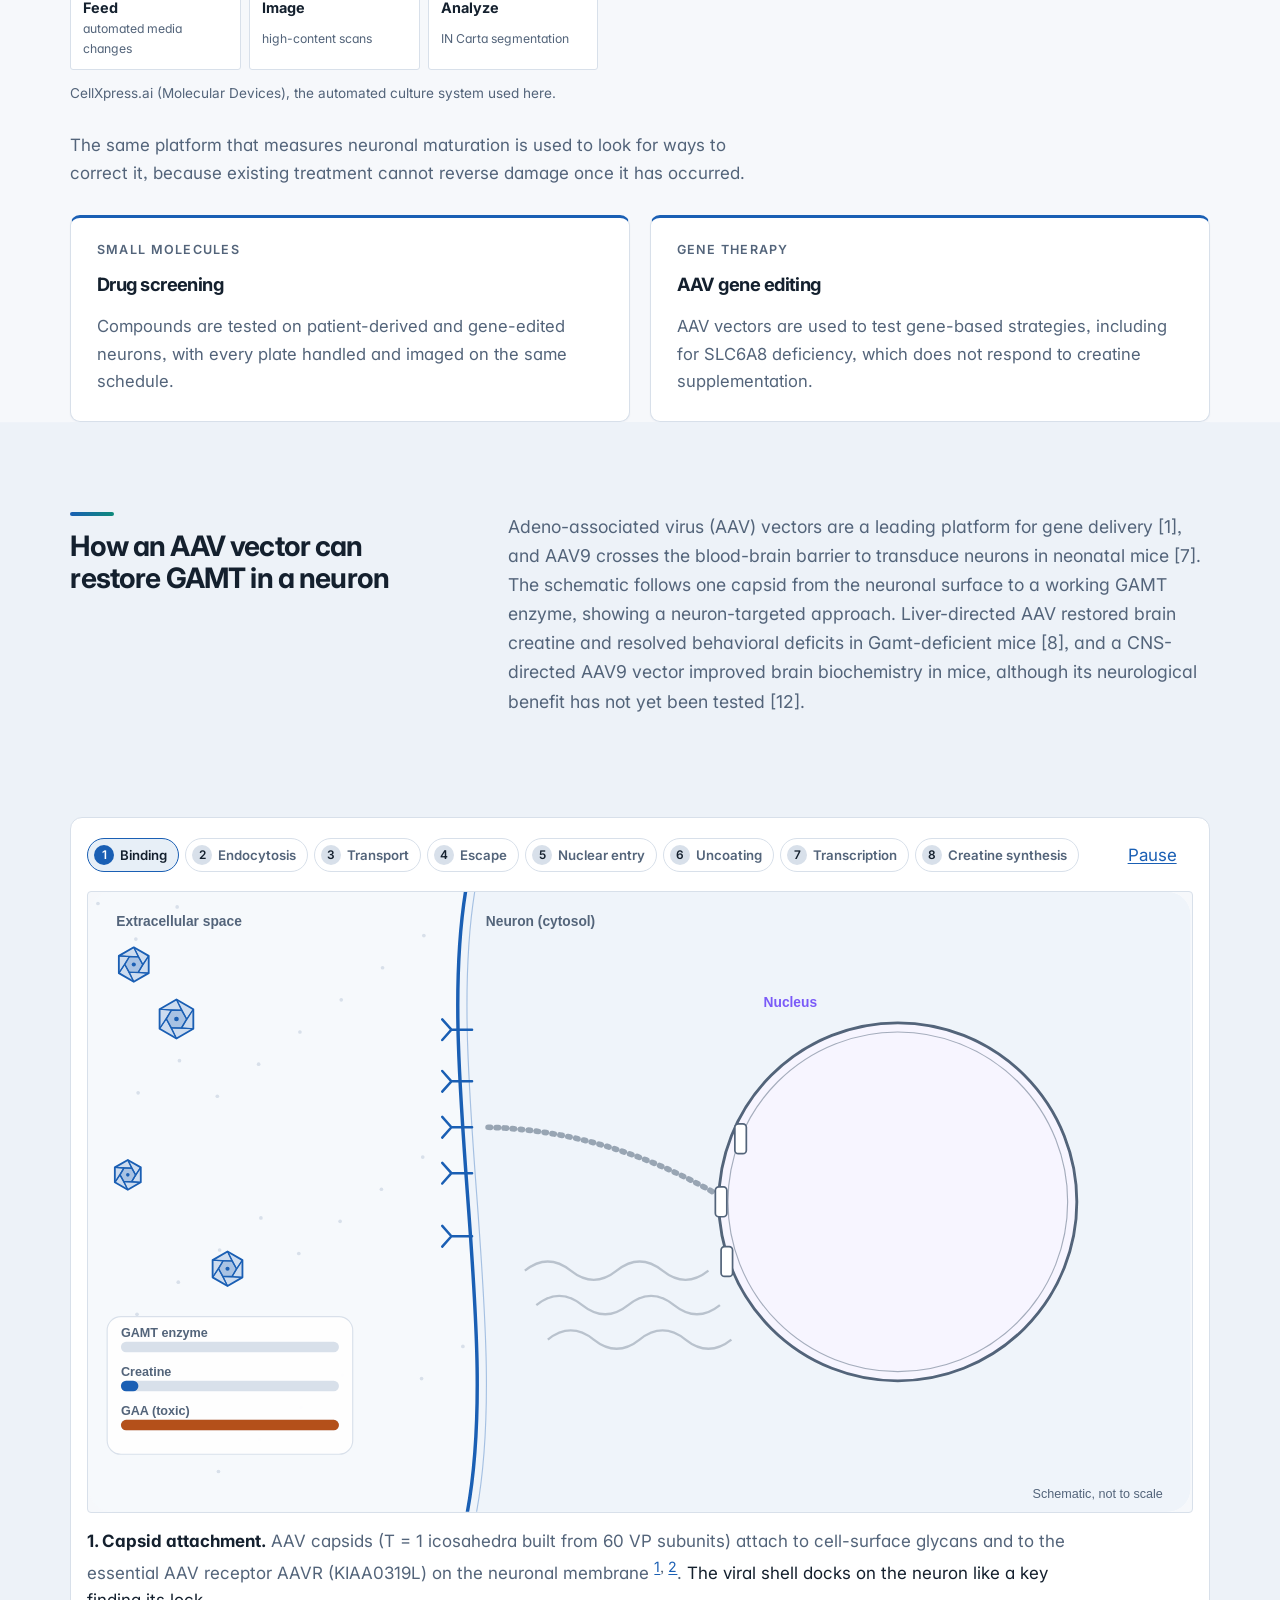
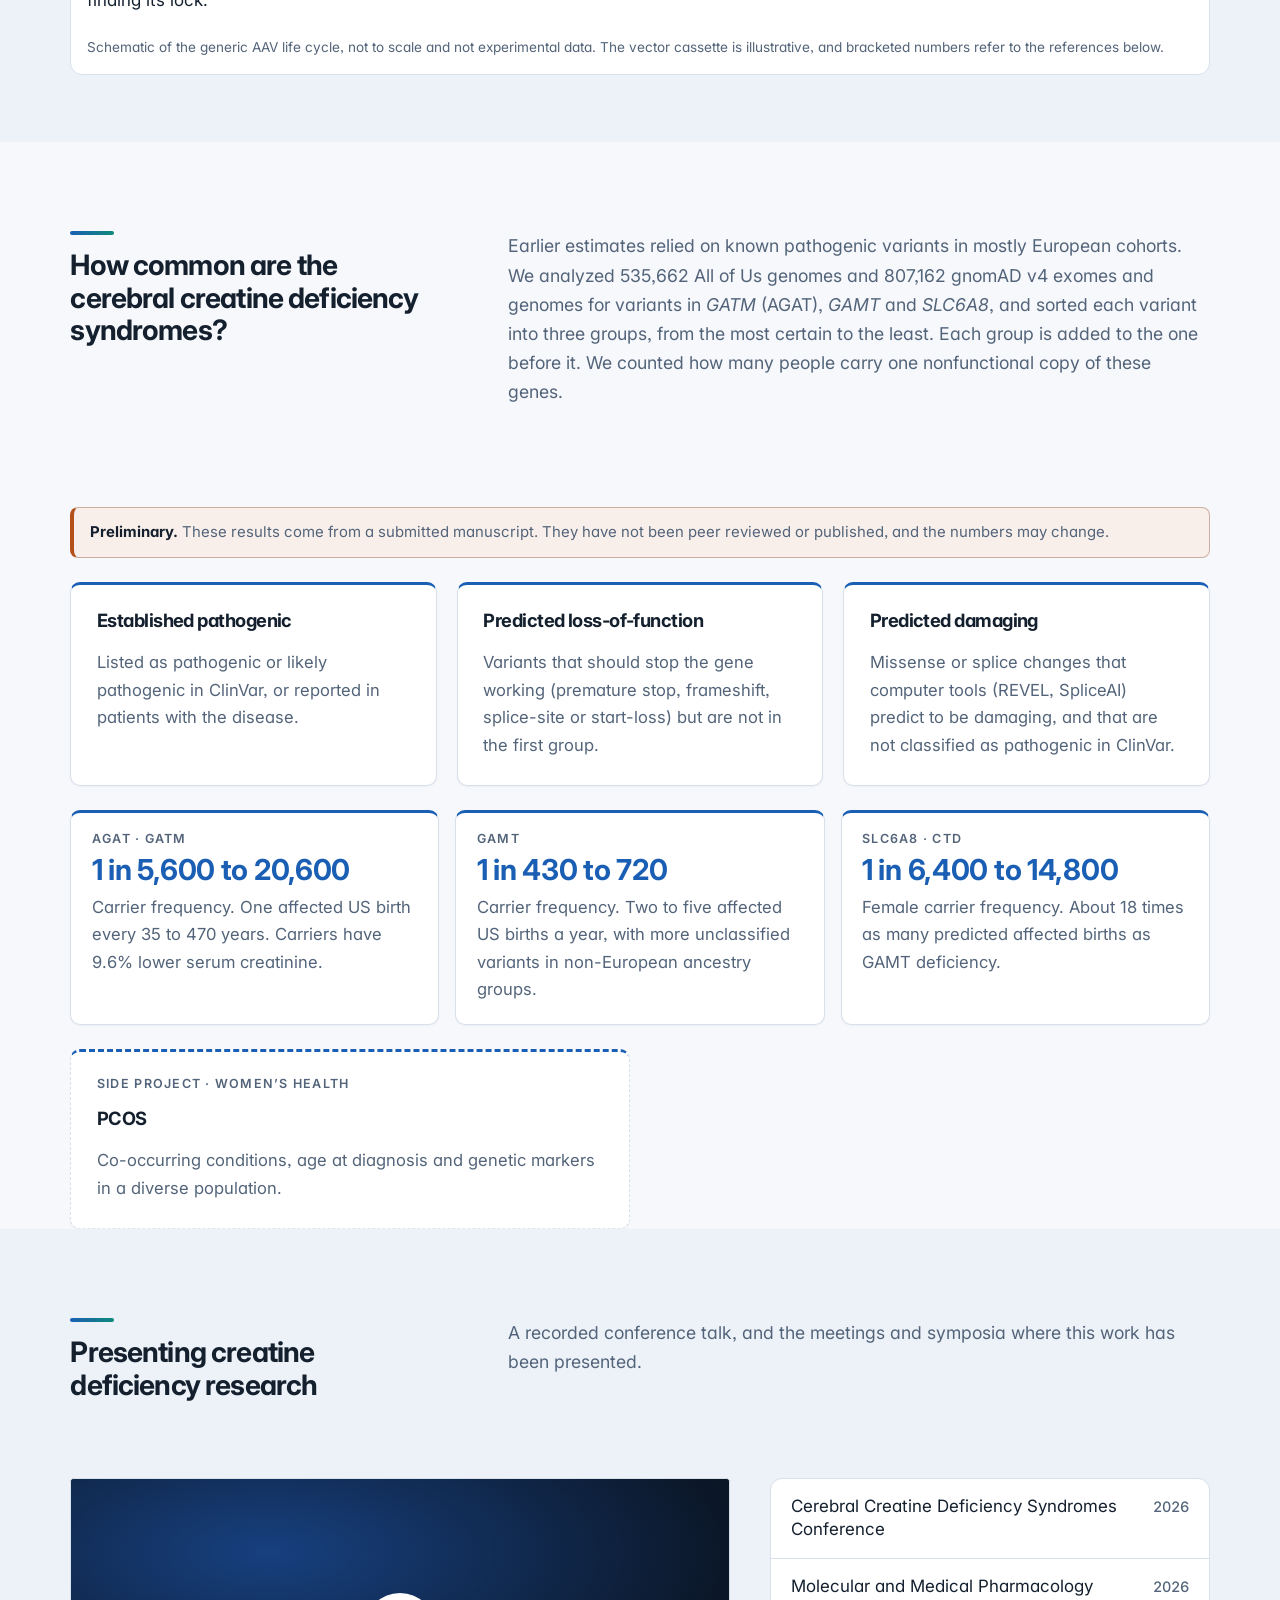
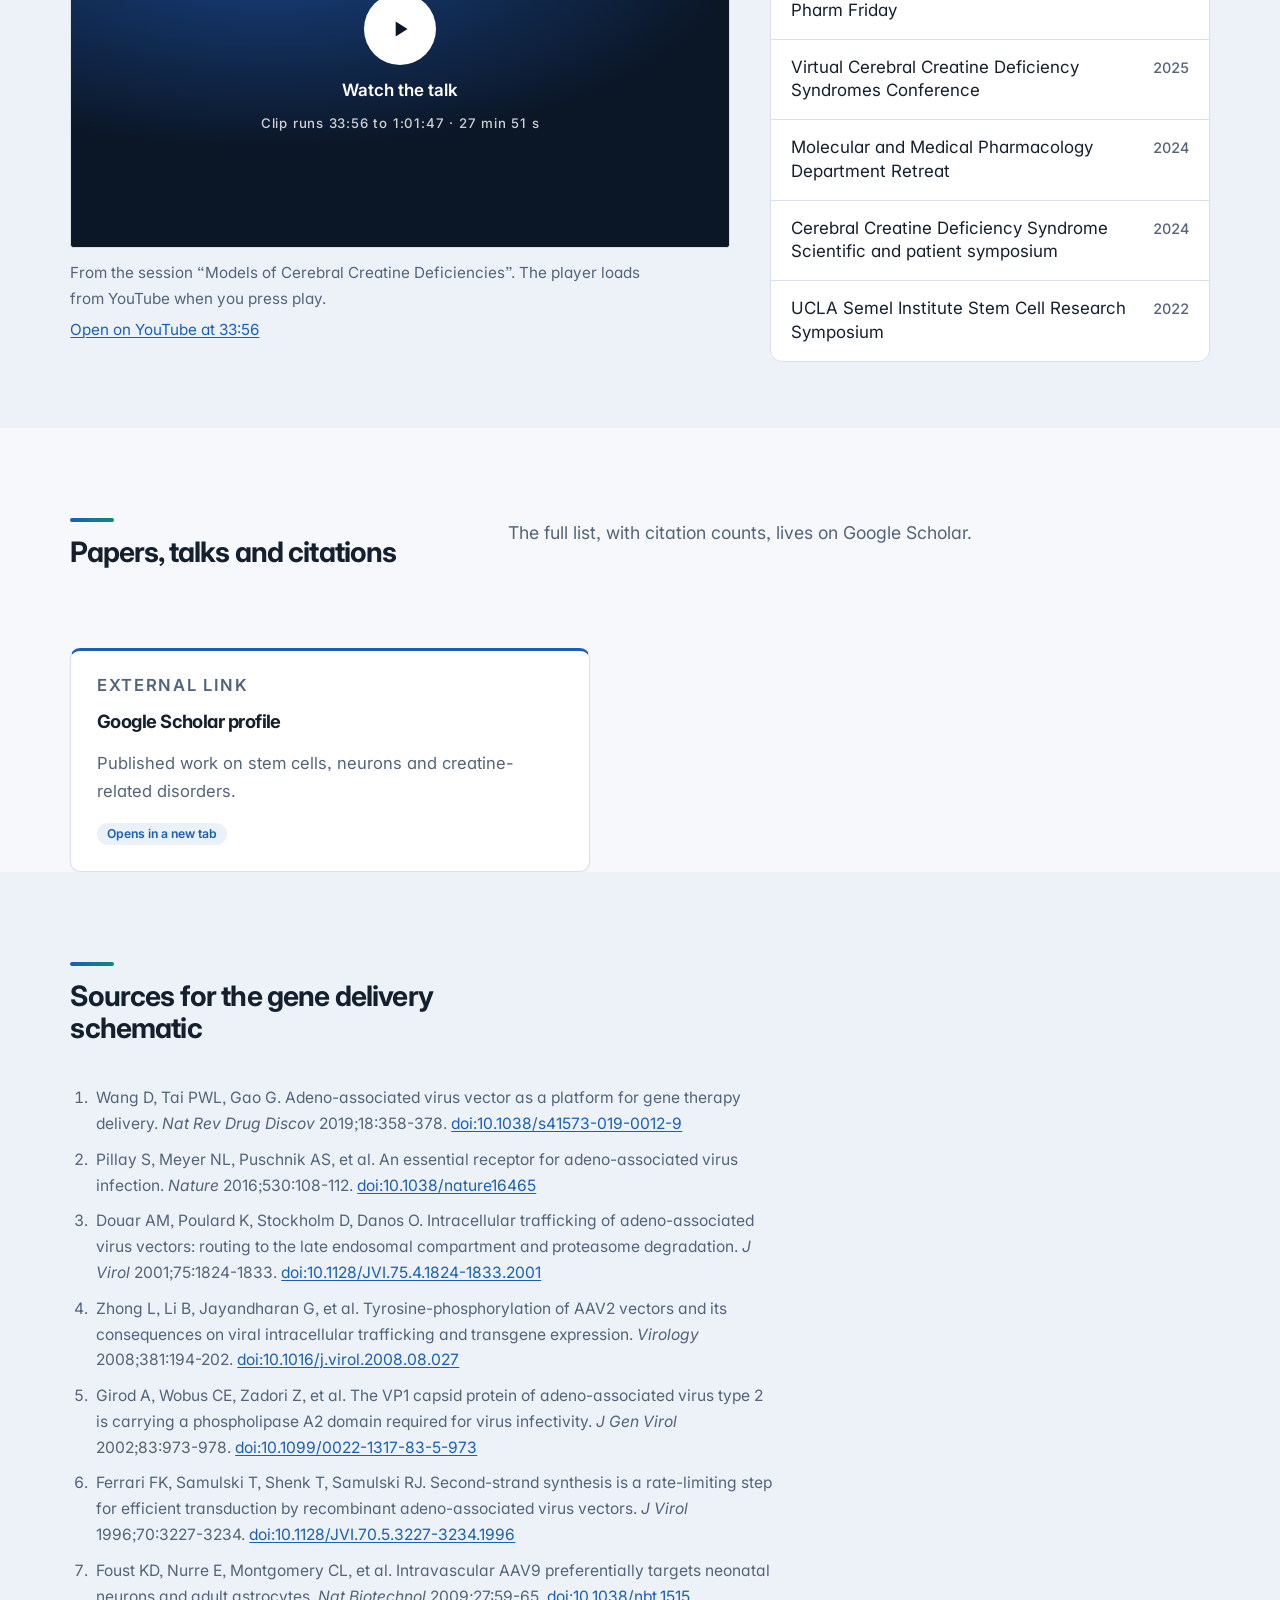
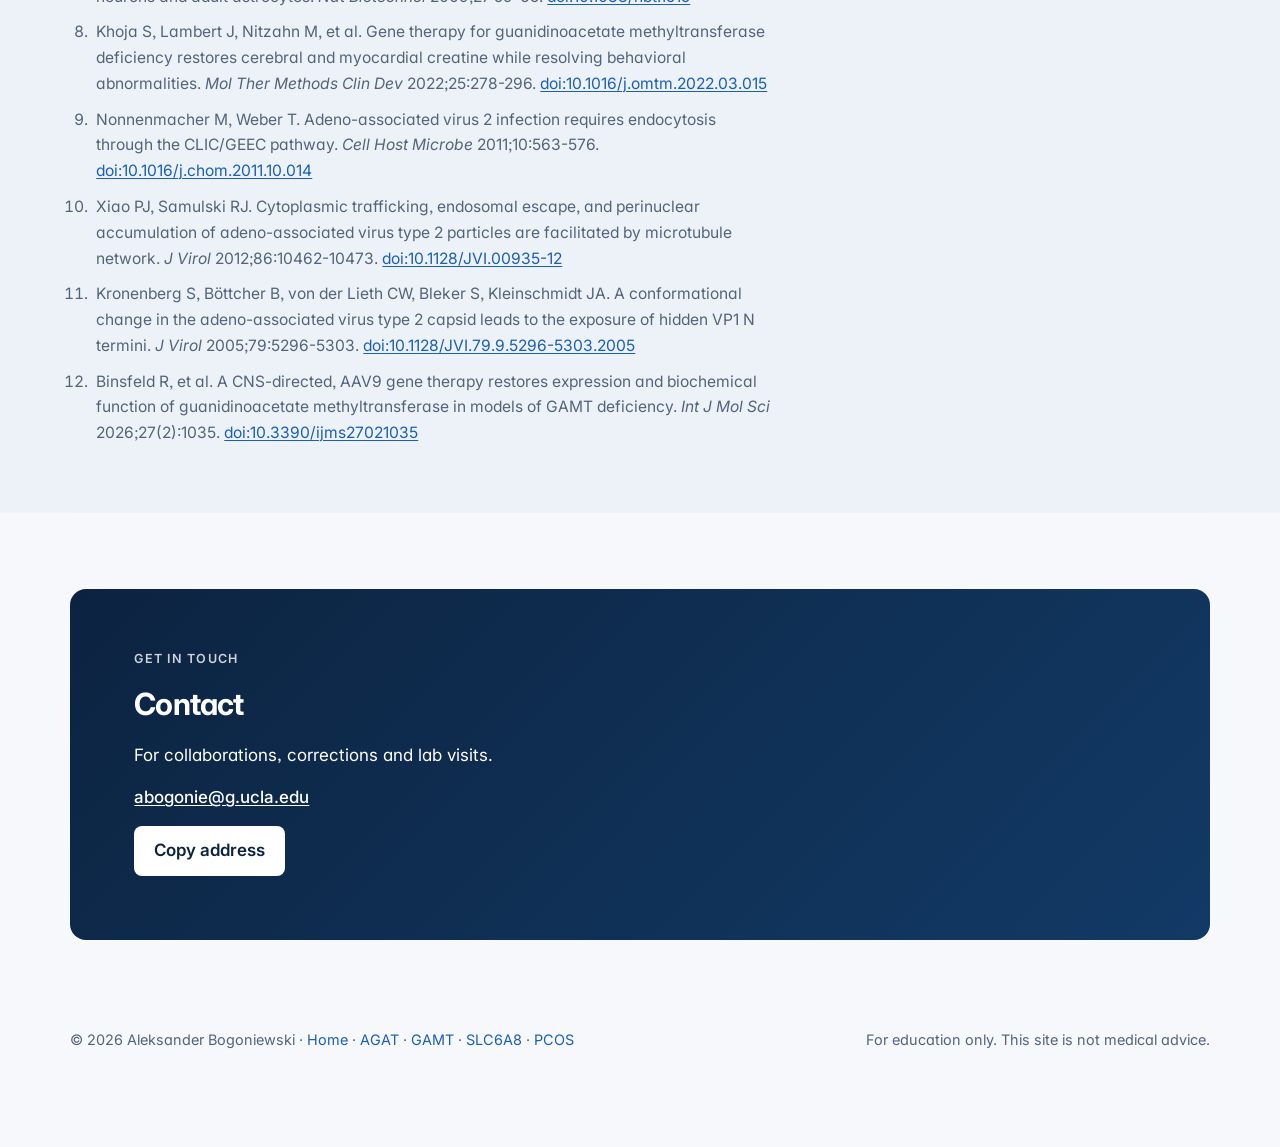
==== commit 6e2ae057: "Align site with submitted CCDS paper and creatine review - Rename variant tiers to the paper's terms" ====
--- a/index.html
+++ b/index.html
@@ -79,8 +79,8 @@
       <p class="lede">Cerebral creatine deficiency syndromes (CCDS) are inborn errors of creatine synthesis (AGAT and GAMT) and transport (SLC6A8). Patients present with intellectual disability, epilepsy and developmental delay because the brain cannot make or take up creatine, its energy reserve. I model these disorders in patient-derived and CRISPR-edited iPSCs, NGN2 cortical neurons and cerebral organoids, and pair the models with population genetics.</p>
       <div class="first">
         <ul>
-          <li>The first human iPSC-derived neuron model of GAMT deficiency.</li>
-          <li>The only platform that combines automated human neuron modeling, drug screening and AAV gene editing for these disorders.</li>
+          <li>To our knowledge, the first isogenic human iPSC-derived neuron model of GAMT deficiency.</li>
+          <li>A platform that combines automated human neuron modeling, drug screening and AAV gene editing for these disorders.</li>
         </ul>
       </div>
       <div class="cta-row">
@@ -108,7 +108,7 @@
         <span class="hf-key"><span class="k"><i style="background:#8b5cf6"></i>arginine</span> <span class="k"><i style="background:#e0529c"></i>glycine</span> <span class="k"><i style="background:#c2622a"></i>GAA</span> <span class="k"><i style="background:#2f7be0"></i>creatine</span> <span class="k"><i style="background:#9b8cff"></i>phosphocreatine</span> <span class="k"><i style="background:#f5c542"></i>ATP</span> <span class="k"><i style="background:#9ccc3c"></i>ornithine</span> <span class="k"><i style="background:#e9d5ff"></i>SAM</span> <span class="k"><i style="background:#94a3b8"></i>SAH</span> <span class="k"><i style="background:#3ecfb8"></i>creatinine (side product)</span></span></figcaption>
     </figure>
     <div class="glance">
-      <div><b><span data-count="1342824">1,342,824</span></b><span>genomes analyzed (All of Us + gnomAD)</span></div>
+      <div><b><span data-count="1342824">1,342,824</span></b><span>people sequenced (All of Us + gnomAD v4)</span></div>
       <div><b>3</b><span>creatine-pathway genes: GATM, GAMT, SLC6A8</span></div>
       <div><b>2</b><span>human neural models: neurons and organoids</span></div>
       <div><b>6</b><span>conference talks, 2022 to 2026</span></div>
@@ -153,8 +153,8 @@
         </figure>
         <p class="label">Organoids</p>
         <h3>Cerebral organoids</h3>
-        <p>Patient-derived and CRISPR-edited iPSCs are patterned into cerebral organoids that follow early human cortical development. GAMT-deficient organoids show delayed neuronal maturation, few mature high-energy neurons, and altered stem cell proliferation.</p>
-        <div class="meta"><span class="tag">iPSC-derived</span><span class="tag">Maturation</span><span class="tag">Proliferation</span></div>
+        <p>Patient-derived and CRISPR-edited iPSCs are patterned into cerebral organoids that follow early human cortical development. GAMT-deficient organoids grow normally but show signs of delayed maturation: near-absent CTIP2, a marker of mature deep-layer cortical neurons, and less Olig2 and GFAP glial staining. These results are preliminary.</p>
+        <div class="meta"><span class="tag">iPSC-derived</span><span class="tag">Maturation</span><span class="tag">Glia</span></div>
       </div>
       <div class="card rv">
         <figure class="fig">
@@ -163,7 +163,7 @@
         </figure>
         <p class="label">Neurons</p>
         <h3>Cortical neurons from a GAMT knockout line</h3>
-        <p>A CRISPR GAMT knockout iPSC line shows marked suppression of the creatine pathway and downstream metabolism, partially rescued by 72 hours of creatine supplementation. NGN2-induced cortical neurons from this line are delayed in maturation. This is the first human iPSC-to-neuron model of GAMT deficiency.</p>
+        <p>A CRISPR GAMT knockout iPSC line shows marked suppression of the creatine pathway and downstream metabolism, partially rescued by 72 hours of creatine supplementation. NGN2-induced cortical neurons from this line are delayed in maturation. To our knowledge, this is the first isogenic human iPSC-to-neuron model of GAMT deficiency.</p>
         <div class="meta"><span class="tag">CRISPR knockout</span><span class="tag">NGN2 neurons</span><span class="tag">High-content imaging</span></div>
       </div>
       <div class="card rv">
@@ -298,7 +298,7 @@
     <div class="sec-head rv">
       <p class="label">Gene delivery</p>
       <h2>How an AAV vector can restore GAMT in a neuron</h2>
-      <p>Adeno-associated virus (AAV) vectors are a leading platform for gene delivery [1], and AAV9 crosses the blood-brain barrier to transduce neurons in neonatal mice [7]. The schematic follows one capsid from the neuronal surface to a working GAMT enzyme, showing a neuron-targeted approach. Published work so far has restored brain creatine through liver-directed AAV [8].</p>
+      <p>Adeno-associated virus (AAV) vectors are a leading platform for gene delivery [1], and AAV9 crosses the blood-brain barrier to transduce neurons in neonatal mice [7]. The schematic follows one capsid from the neuronal surface to a working GAMT enzyme, showing a neuron-targeted approach. Liver-directed AAV restored brain creatine and resolved behavioral deficits in Gamt-deficient mice [8], and a CNS-directed AAV9 vector improved brain biochemistry in mice, although its neurological benefit has not yet been tested [12].</p>
     </div>
     <figure class="aav rv" id="aav">
       <div class="aav-bar"><div class="aav-chips" id="aavChips" role="group" aria-label="Delivery steps"></div><button class="btn" id="aavPlay" type="button">Pause</button></div>
@@ -315,11 +315,11 @@
       <h2>How common are the cerebral creatine deficiency syndromes?</h2>
       <p>Earlier estimates relied on known pathogenic variants in mostly European cohorts. We analyzed <span data-count="535662">535,662</span> All of Us genomes and 807,162 gnomAD v4 exomes and genomes for variants in <span class="gene">GATM</span> (AGAT), <span class="gene">GAMT</span> and <span class="gene">SLC6A8</span>, and sorted each variant into three groups, from the most certain to the least. Each group is added to the one before it. We counted how many people carry one nonfunctional copy of these genes.</p>
     </div>
-    <div class="rv" style="display:grid;gap:18px;margin-bottom:24px"><div class="notice rv" role="note"><span aria-hidden="true">●</span><span><b>Preliminary.</b> These results come from a manuscript in preparation. They have not been peer reviewed or published, and the numbers may change.</span></div></div>
+    <div class="rv" style="display:grid;gap:18px;margin-bottom:24px"><div class="notice rv" role="note"><span aria-hidden="true">●</span><span><b>Preliminary.</b> These results come from a submitted manuscript. They have not been peer reviewed or published, and the numbers may change.</span></div></div>
     <div class="grid" style="margin-bottom:24px">
-      <div class="card rv"><h3>Confirmed pathogenic</h3><p>Listed as pathogenic or likely pathogenic in ClinVar, or reported in patients with the disease.</p></div>
-      <div class="card rv"><h3>Likely pathogenic</h3><p>Variants that should stop the gene working (premature stop, frameshift, splice-site or start-loss) but have not been reported in patients.</p></div>
-      <div class="card rv"><h3>In silico pathogenic</h3><p>Missense or splice changes that computer tools (REVEL, SpliceAI) predict to be damaging but nobody has classified yet.</p></div>
+      <div class="card rv"><h3>Established pathogenic</h3><p>Listed as pathogenic or likely pathogenic in ClinVar, or reported in patients with the disease.</p></div>
+      <div class="card rv"><h3>Predicted loss-of-function</h3><p>Variants that should stop the gene working (premature stop, frameshift, splice-site or start-loss) but are not in the first group.</p></div>
+      <div class="card rv"><h3>Predicted damaging</h3><p>Missense or splice changes that computer tools (REVEL, SpliceAI) predict to be damaging, and that are not classified as pathogenic in ClinVar.</p></div>
     </div>
     <div class="stats rv">
       <a class="stat" href="agat.html"><span class="label">AGAT · GATM</span><span class="num">1 in 5,600 to 20,600</span><p>Carrier frequency. One affected US birth every 35 to 470 years. Carriers have 9.6% lower serum creatinine.</p></a>
@@ -391,6 +391,7 @@
       <li id="ref9">Nonnenmacher M, Weber T. Adeno-associated virus 2 infection requires endocytosis through the CLIC/GEEC pathway. <i>Cell Host Microbe</i> 2011;10:563-576. <a href="https://doi.org/10.1016/j.chom.2011.10.014" target="_blank" rel="noopener">doi:10.1016/j.chom.2011.10.014</a></li>
       <li id="ref10">Xiao PJ, Samulski RJ. Cytoplasmic trafficking, endosomal escape, and perinuclear accumulation of adeno-associated virus type 2 particles are facilitated by microtubule network. <i>J Virol</i> 2012;86:10462-10473. <a href="https://doi.org/10.1128/JVI.00935-12" target="_blank" rel="noopener">doi:10.1128/JVI.00935-12</a></li>
       <li id="ref11">Kronenberg S, Böttcher B, von der Lieth CW, Bleker S, Kleinschmidt JA. A conformational change in the adeno-associated virus type 2 capsid leads to the exposure of hidden VP1 N termini. <i>J Virol</i> 2005;79:5296-5303. <a href="https://doi.org/10.1128/JVI.79.9.5296-5303.2005" target="_blank" rel="noopener">doi:10.1128/JVI.79.9.5296-5303.2005</a></li>
+      <li id="ref12">Binsfeld R, et al. A CNS-directed, AAV9 gene therapy restores expression and biochemical function of guanidinoacetate methyltransferase in models of GAMT deficiency. <i>Int J Mol Sci</i> 2026;27(2):1035. <a href="https://doi.org/10.3390/ijms27021035" target="_blank" rel="noopener">doi:10.3390/ijms27021035</a></li>
     </ol>
   </section>
 
@@ -412,8 +413,8 @@
 <script src="site.js?v=20261028e" defer></script>
 <script src="neuro.js?v=20261028e" defer></script>
 <script src="subnav.js?v=20261028e" defer></script>
-<script src="popgen.js?v=20261028e" defer></script>
-<script src="aav.js?v=20261028f" defer></script>
+<script src="popgen.js?v=20261028g" defer></script>
+<script src="aav.js?v=20261028g" defer></script>
 <script>
 (function () {
   var root = document.documentElement;
